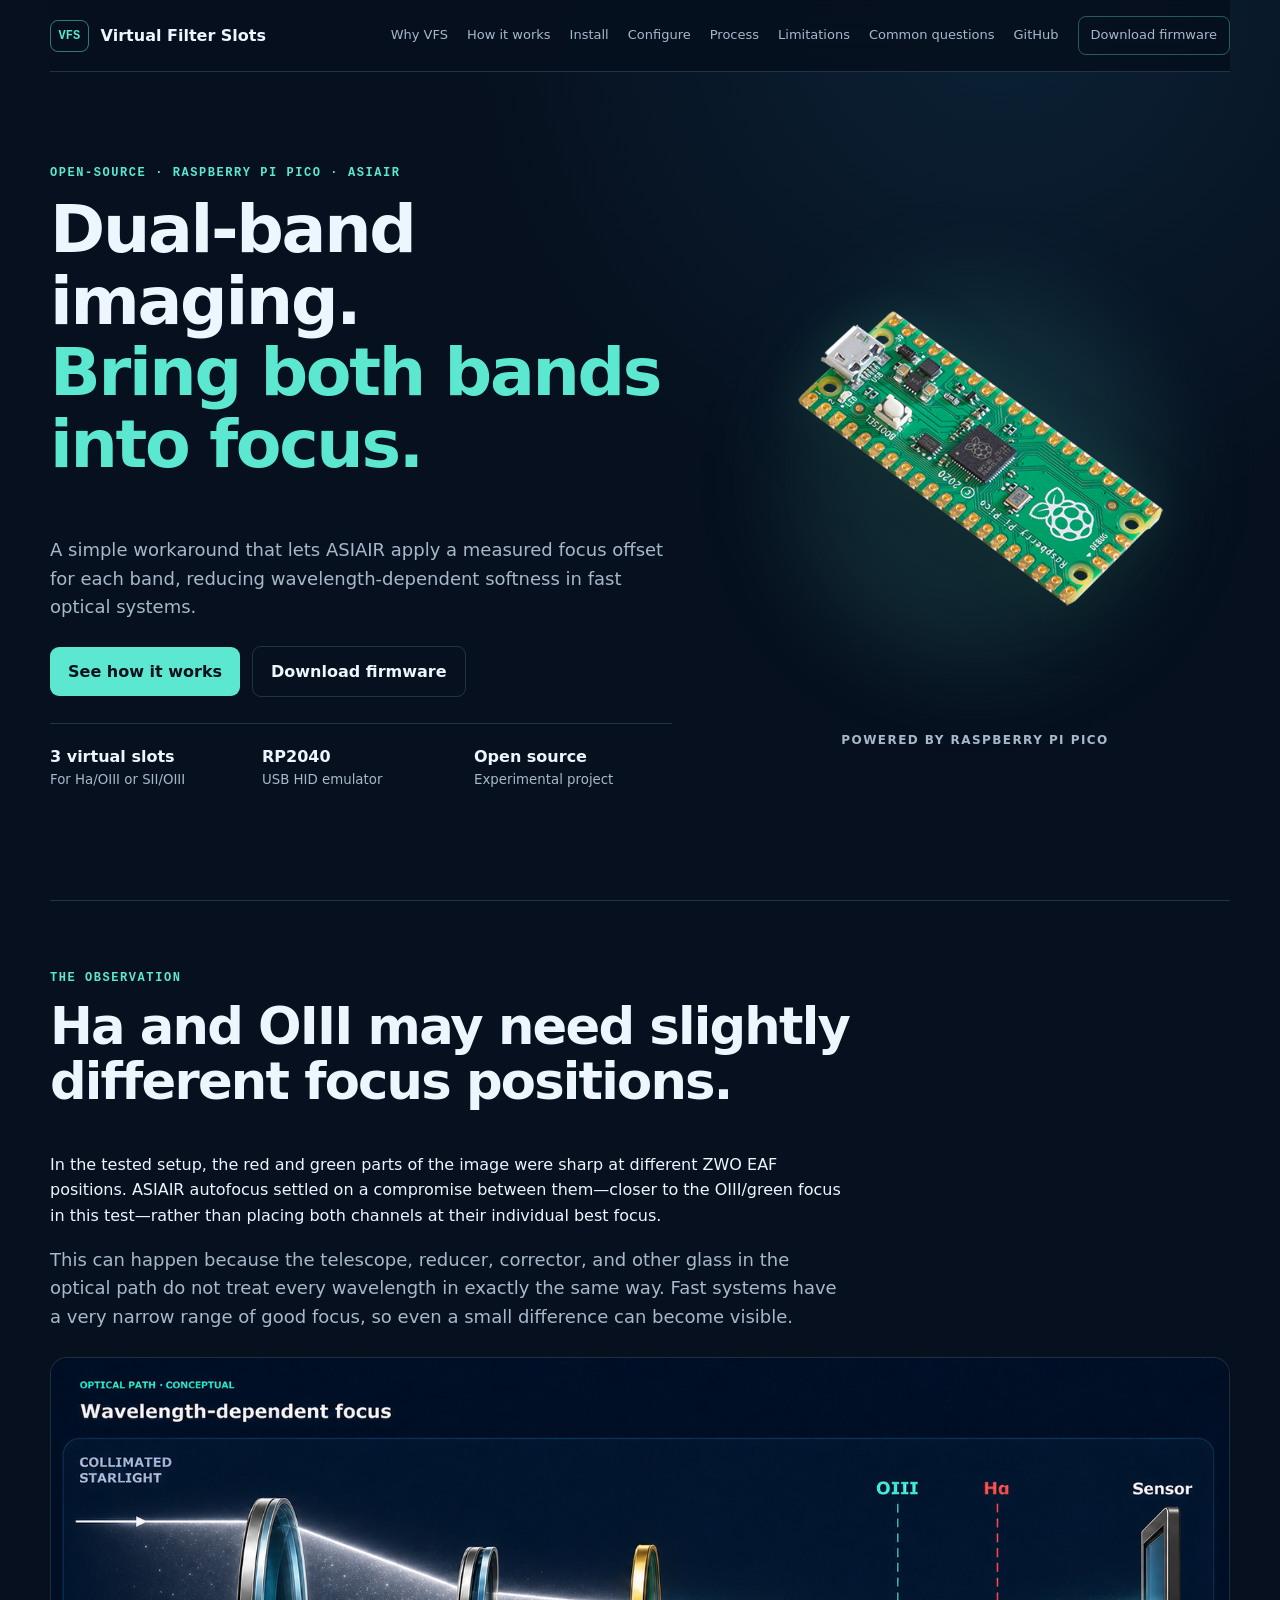
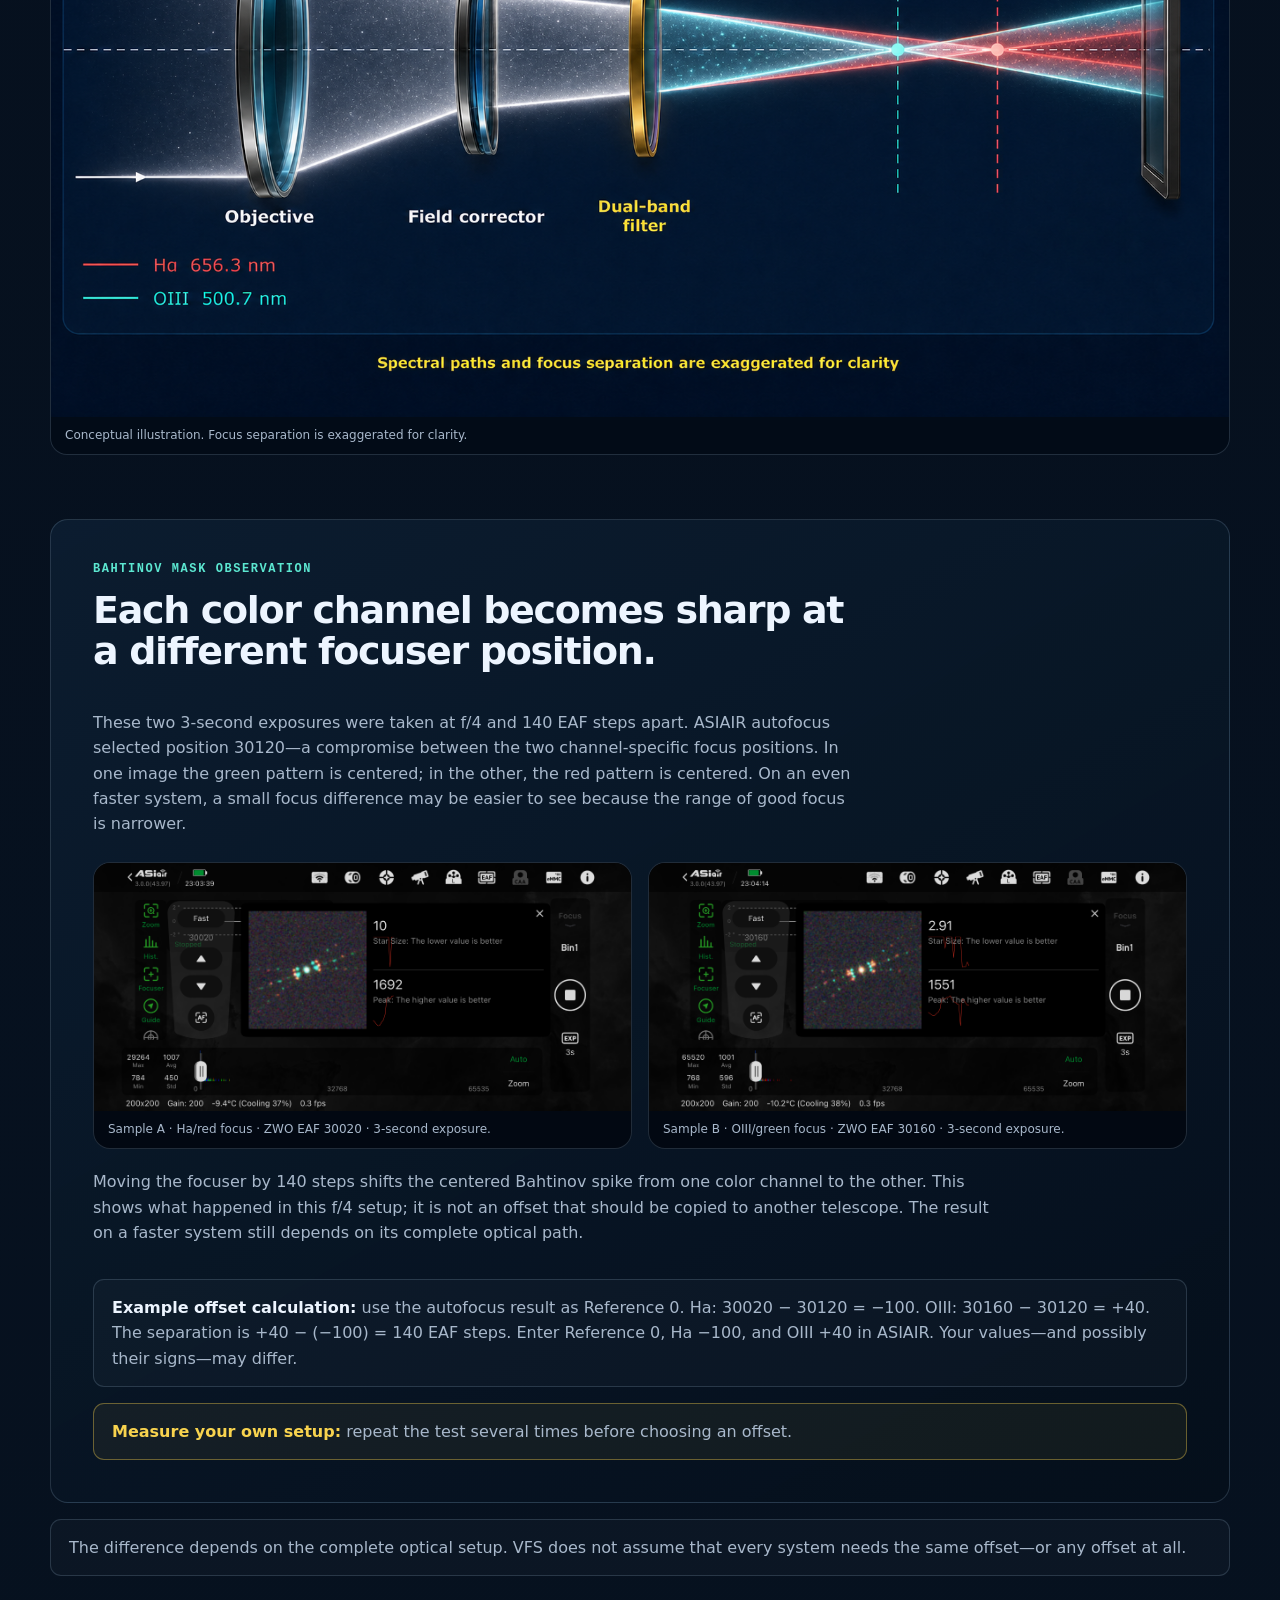
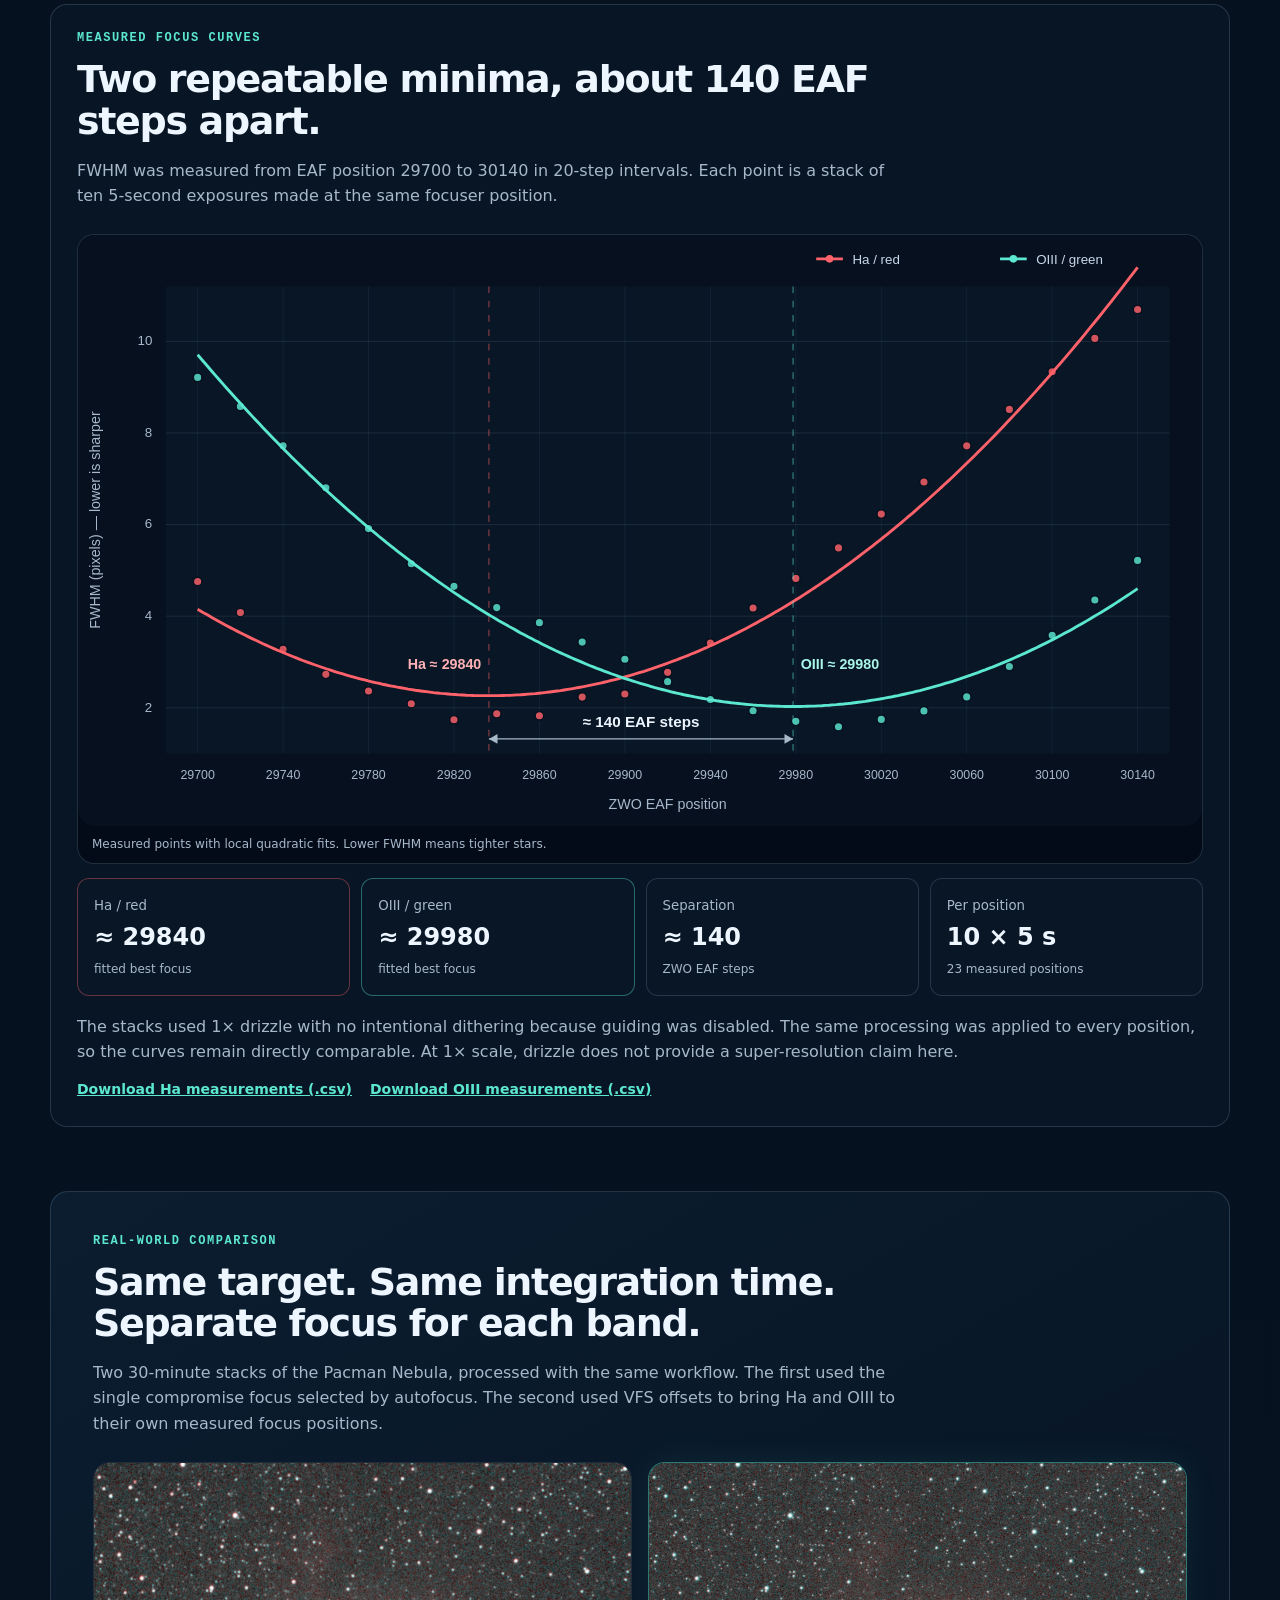
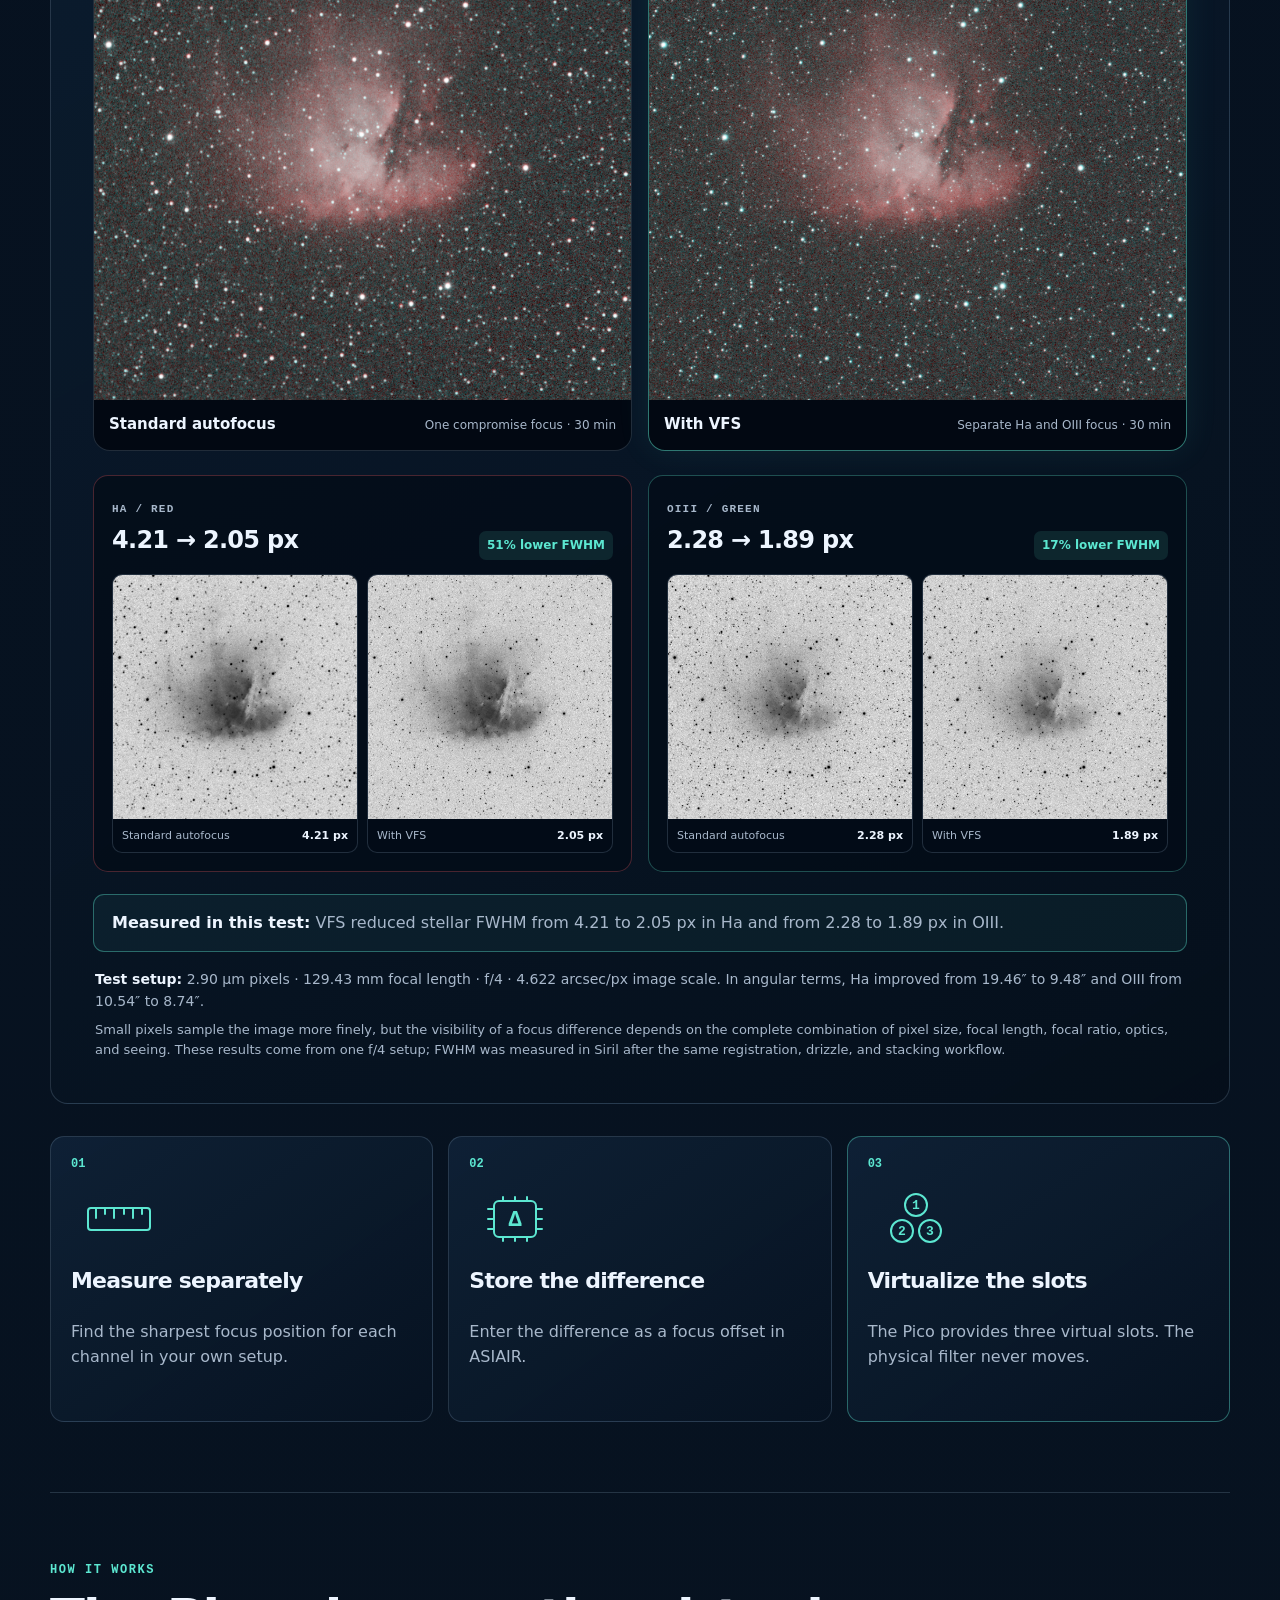
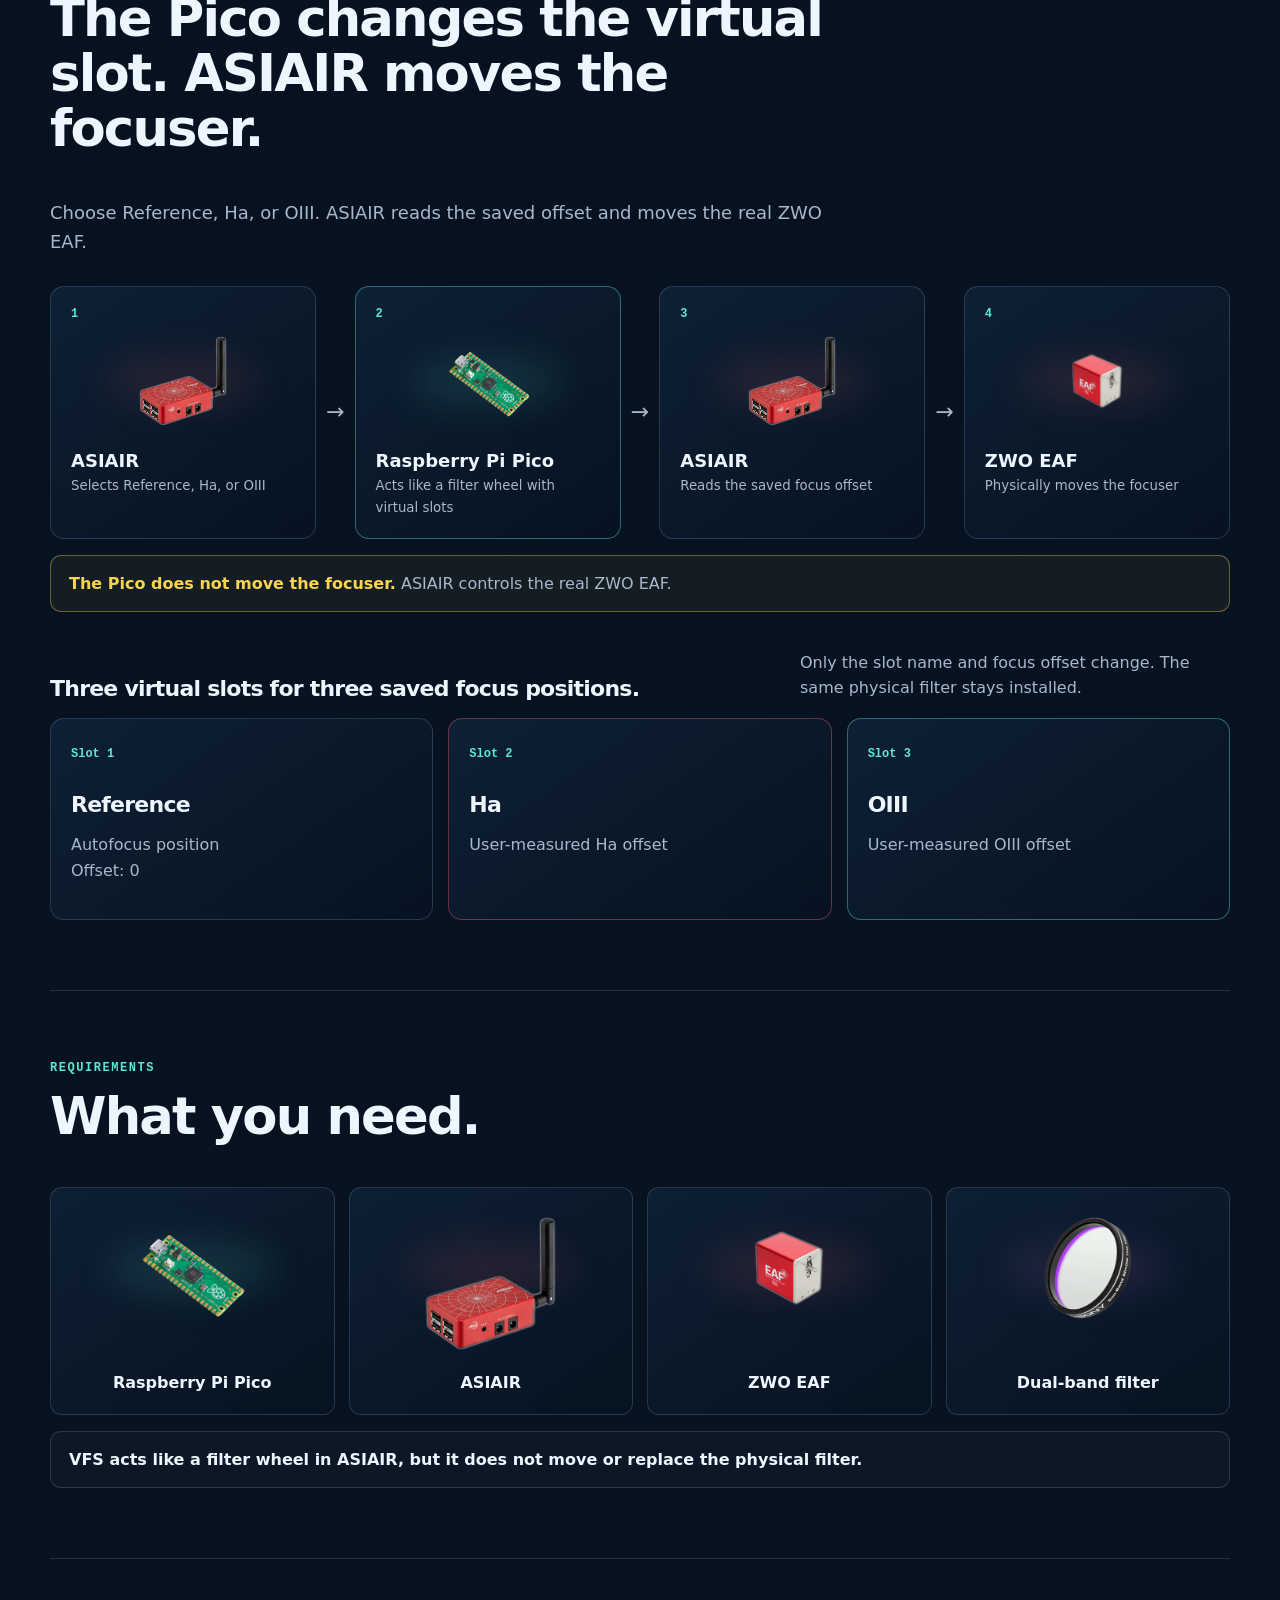
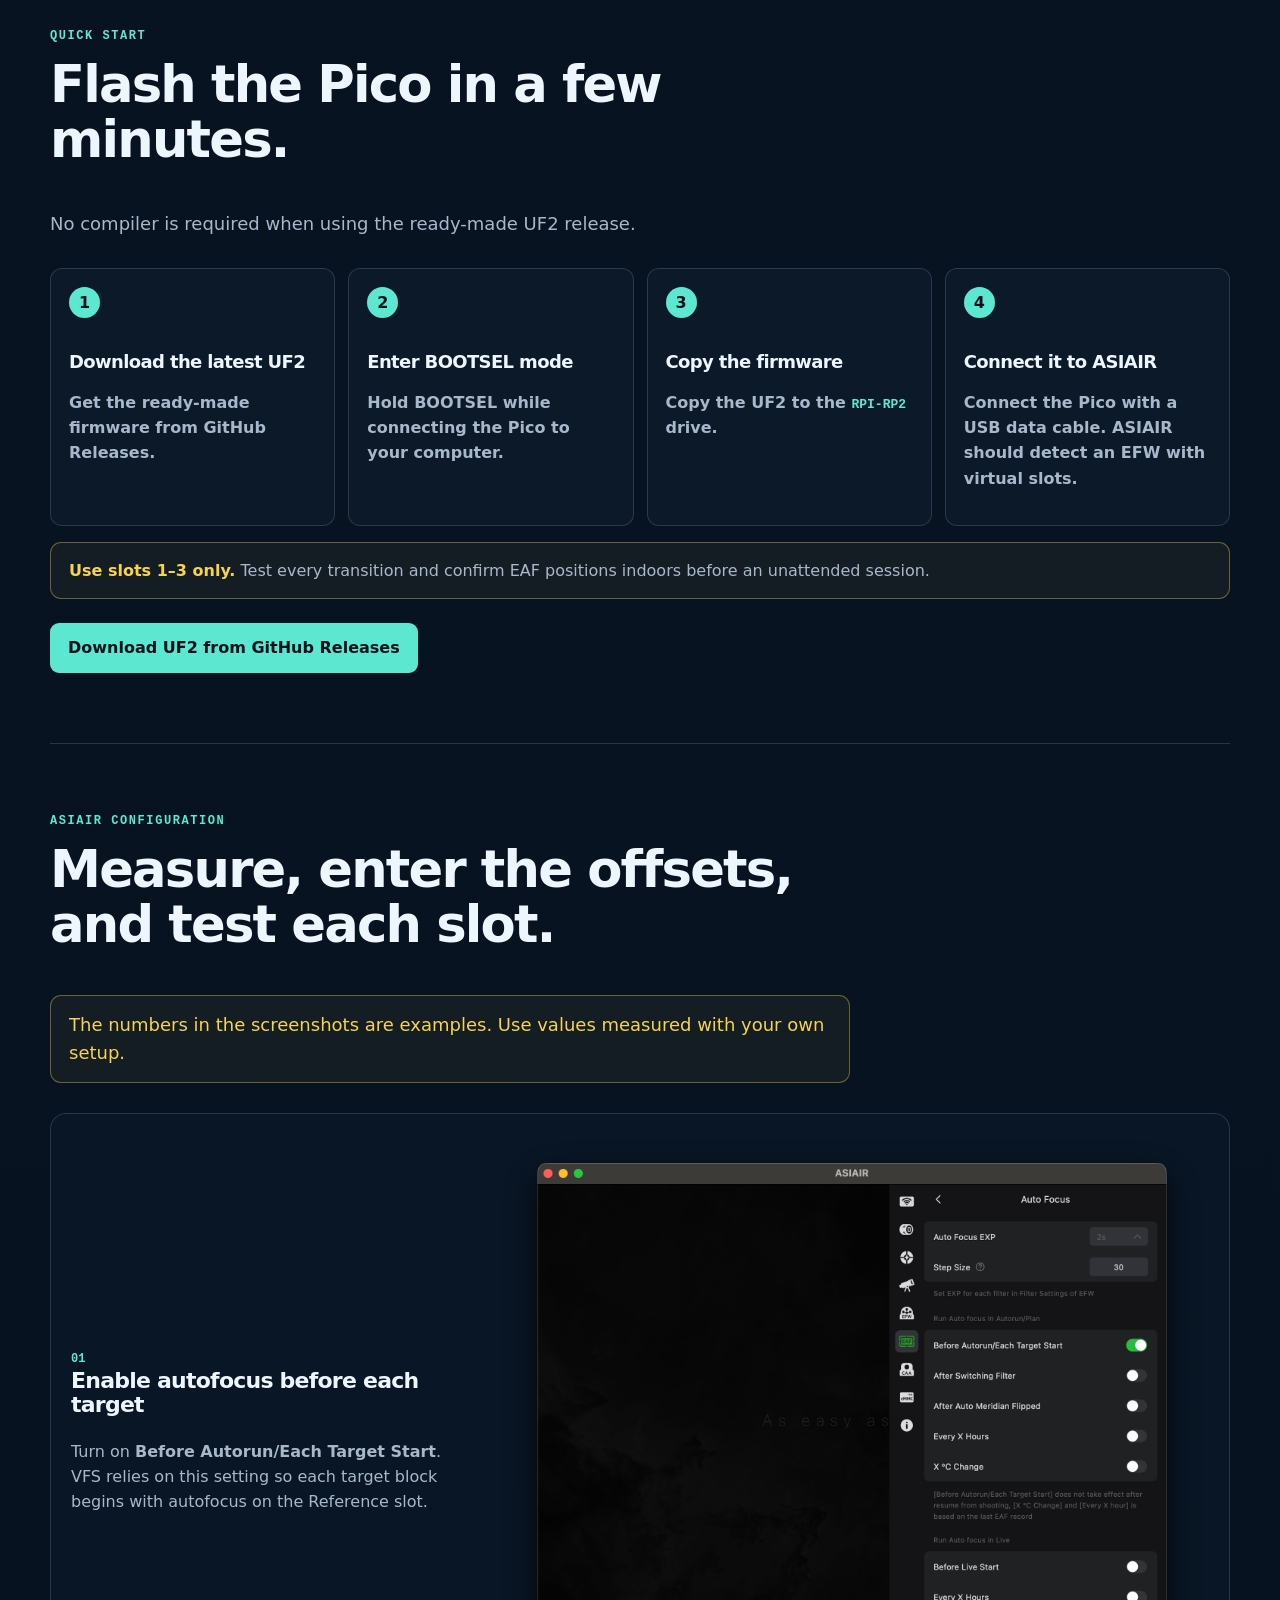
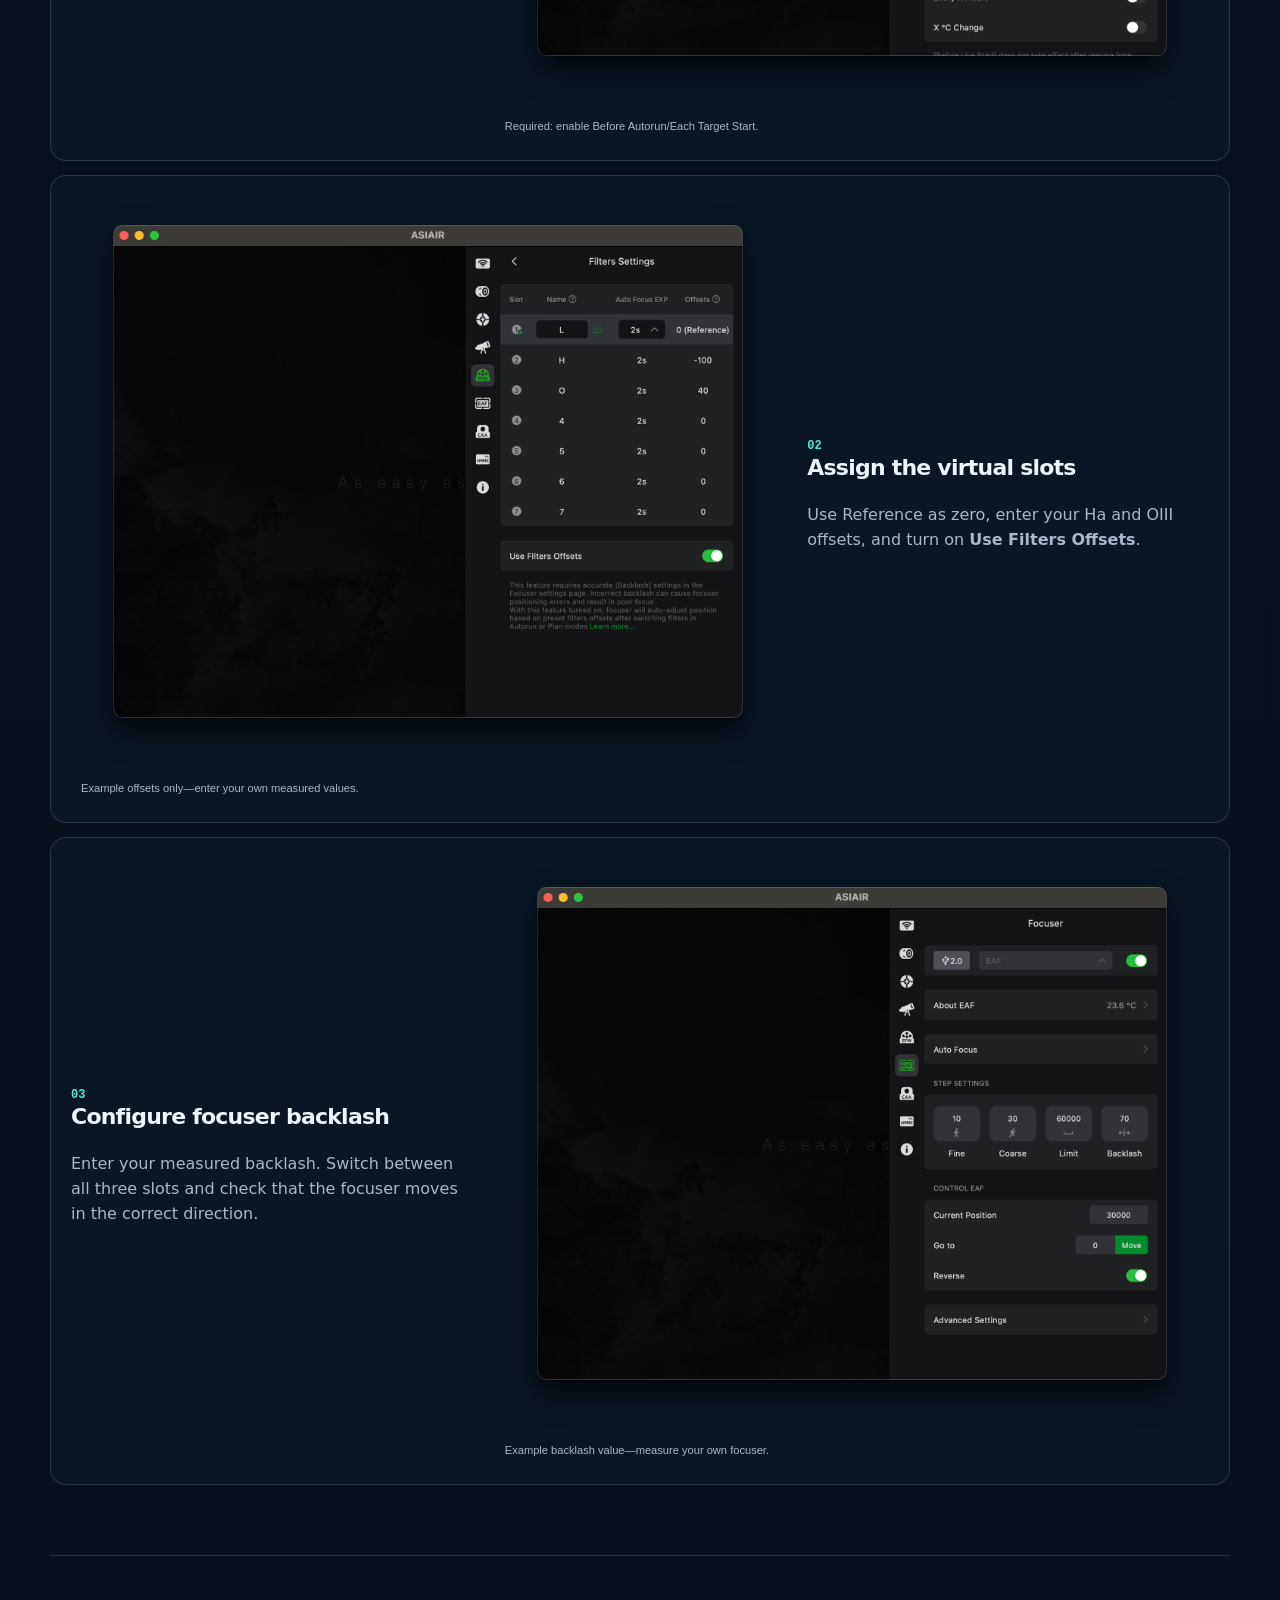
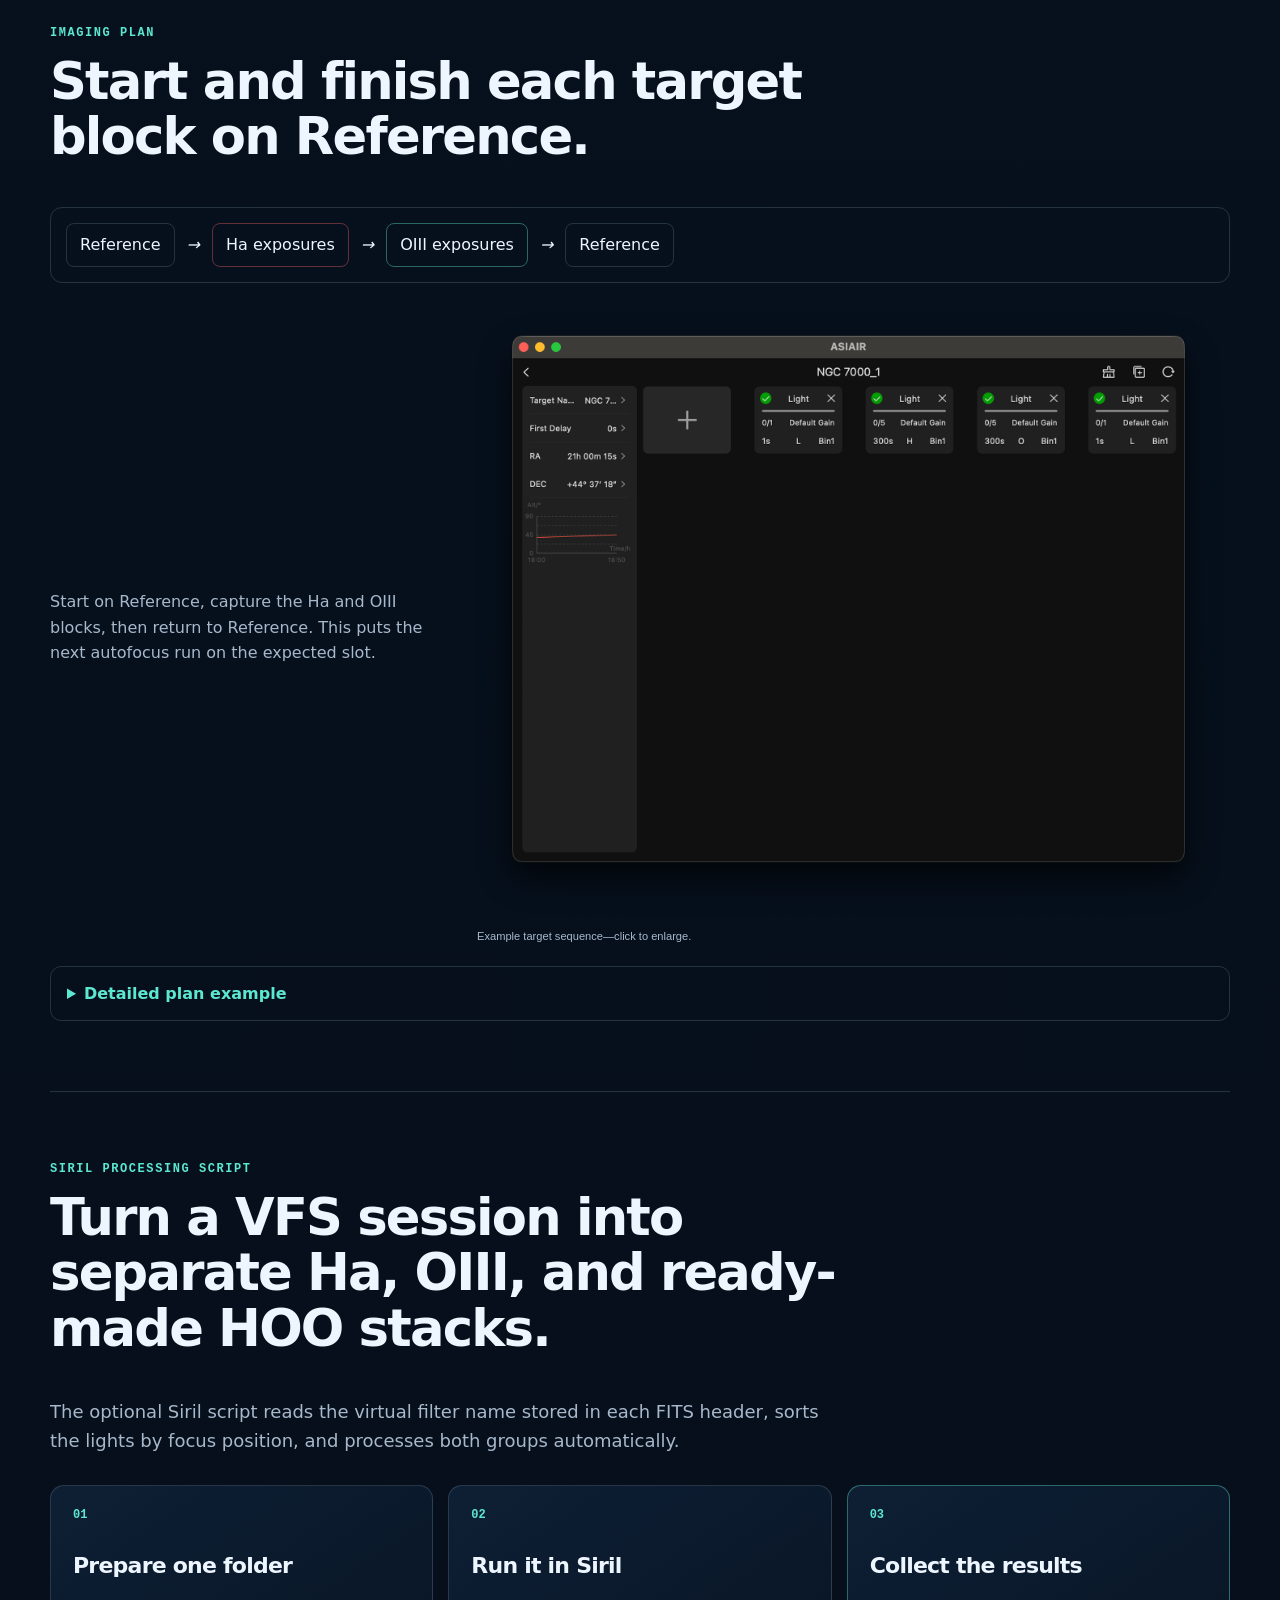
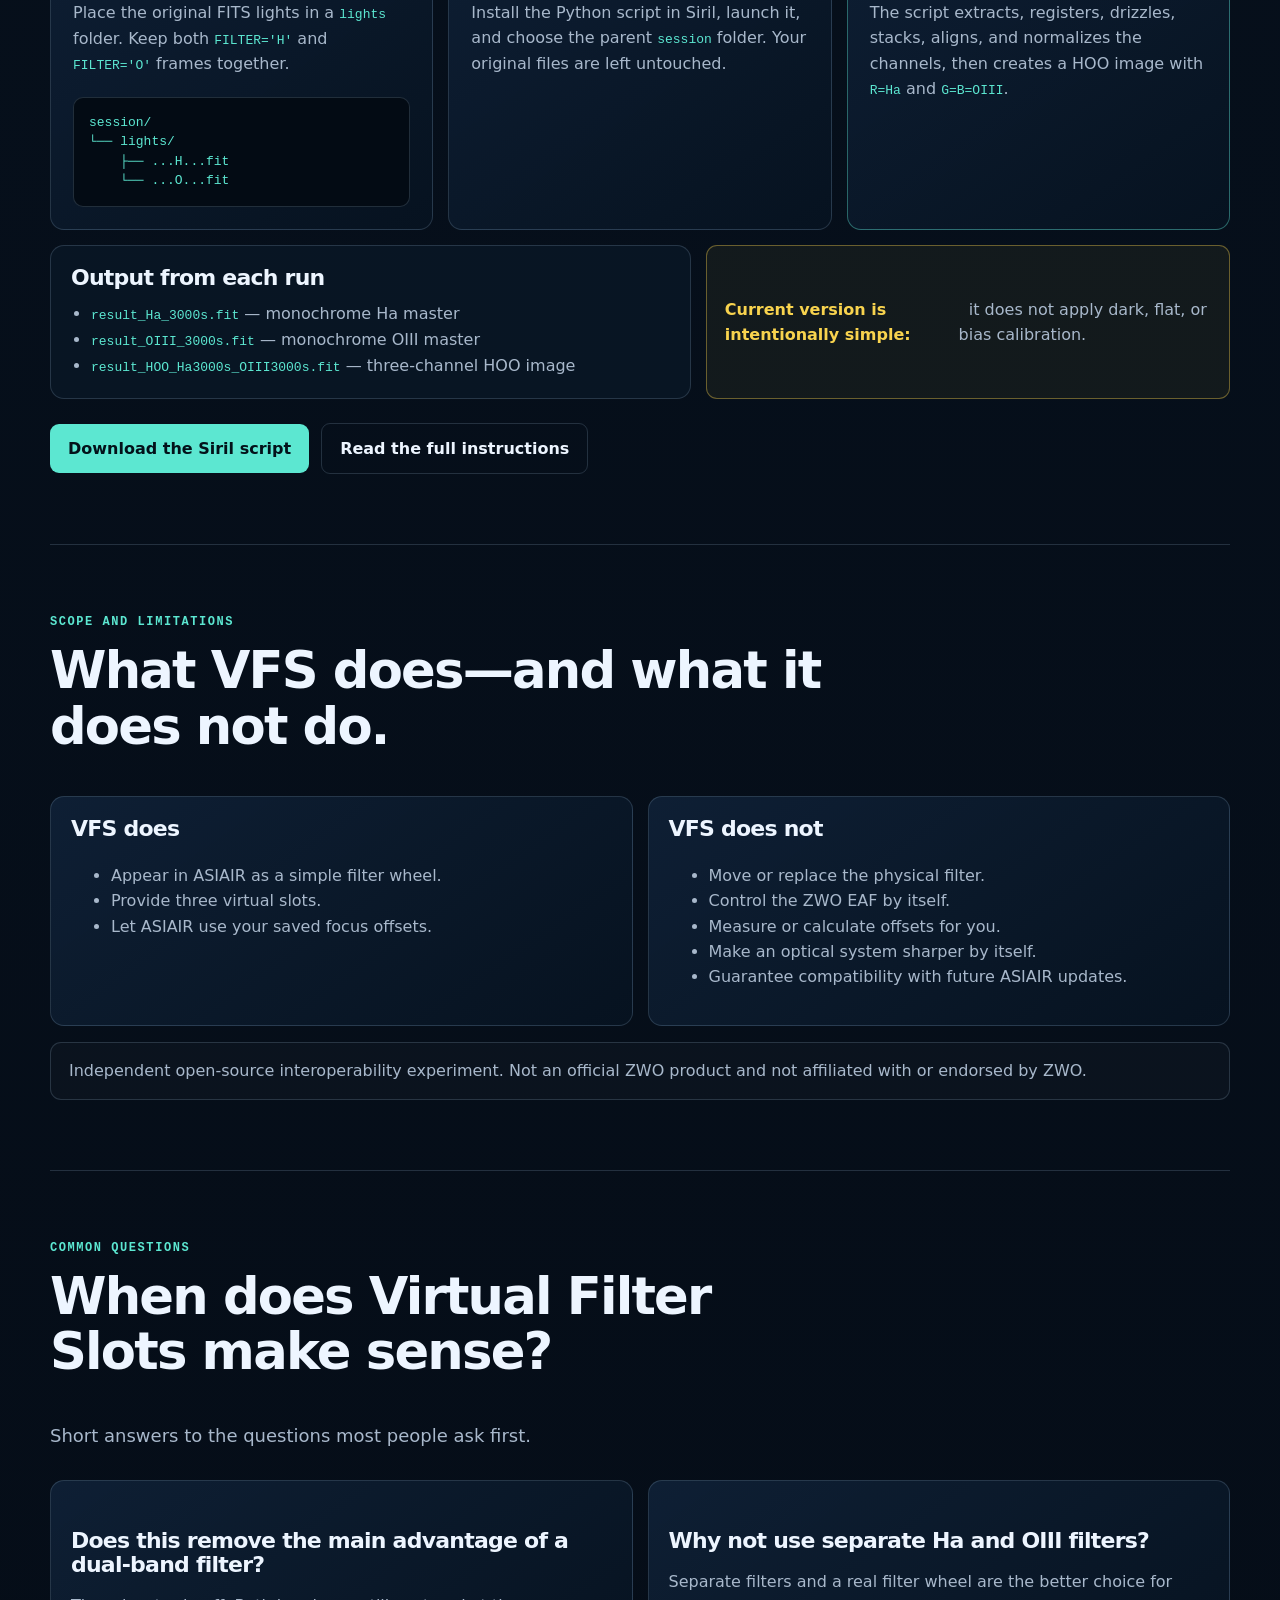
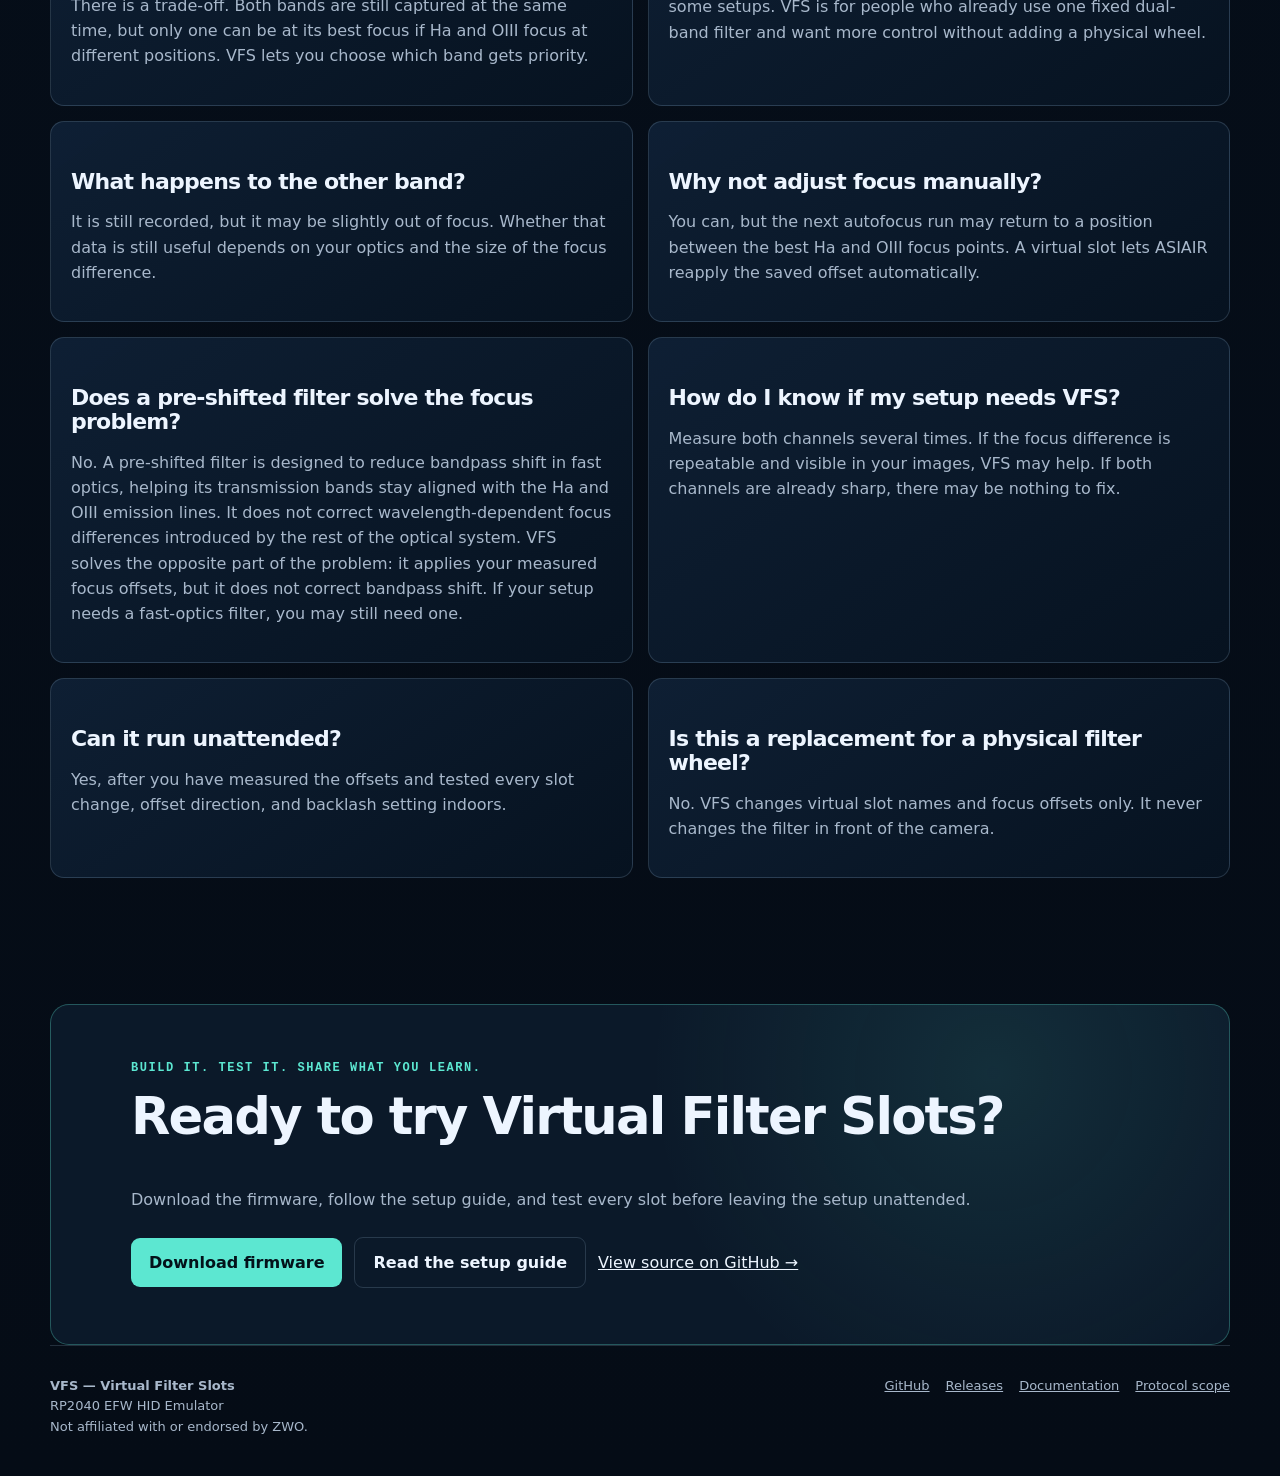
==== docs/index.html @ b66a65e9 "Add measured Ha and OIII focus curves" ====
<!doctype html>
<html lang="en">
<head>
<meta charset="utf-8">
<meta name="viewport" content="width=device-width,initial-scale=1">
<meta name="theme-color" content="#06101e">
<meta name="description" content="Use separate focus positions for each band while one dual-band filter stays in place.">
<link rel="canonical" href="https://kirpersidsky.github.io/rp2040-efw-hid-emulator/">
<meta property="og:title" content="Virtual Filter Slots for ASIAIR">
<meta property="og:description" content="One dual-band filter. Separate focus positions. Sharper images.">
<meta property="og:type" content="website">
<meta property="og:url" content="https://kirpersidsky.github.io/rp2040-efw-hid-emulator/">
<meta property="og:image" content="https://kirpersidsky.github.io/rp2040-efw-hid-emulator/assets/social-preview-v7-front-wheel.png">
<meta property="og:image:width" content="1730">
<meta property="og:image:height" content="909">
<meta property="og:image:alt" content="Front-facing holographic filter wheel with three virtual slots for ASIAIR">
<meta name="twitter:card" content="summary_large_image">
<meta name="twitter:title" content="Virtual Filter Slots for ASIAIR">
<meta name="twitter:description" content="One dual-band filter. Separate focus positions. Sharper images.">
<meta name="twitter:image" content="https://kirpersidsky.github.io/rp2040-efw-hid-emulator/assets/social-preview-v7-front-wheel.png">
<meta name="twitter:image:alt" content="Front-facing holographic filter wheel with three virtual slots for ASIAIR">
<title>VFS — Virtual Filter Slots</title>
<link rel="stylesheet" href="site-v3.css?v=8">
<script src="site.js?v=4" defer>
</script>
</head>
<body>
<header>
<a class="brand" href="#top">
<b>VFS</b>
<span>Virtual Filter Slots</span>
</a>
<button class="menu" type="button" aria-expanded="false" aria-controls="site-nav">Menu</button>
<nav id="site-nav">
<a href="#why">Why VFS</a>
<a href="#how">How it works</a>
<a href="#install">Install</a>
<a href="#configure">Configure</a>
<a href="#process">Process</a>
<a href="#limits">Limitations</a>
<a href="#questions">Common questions</a>
<a href="https://github.com/kirpersidsky/rp2040-efw-hid-emulator">GitHub</a>
<a class="nav-cta" href="https://github.com/kirpersidsky/rp2040-efw-hid-emulator/releases">Download firmware</a>
</nav>
</header>
<main id="top">
<section class="hero shell">
<div class="hero-copy">
<p class="eye">Open-source · Raspberry Pi Pico · ASIAIR</p>
<h1>Dual-band imaging.<br>
<em>Bring both bands into focus.</em>
</h1>
<p class="lede">A simple workaround that lets ASIAIR apply a measured focus offset for each band, reducing wavelength-dependent softness in fast optical systems.</p>
<div class="actions">
<a class="button primary" href="#how">See how it works</a>
<a class="button" href="https://github.com/kirpersidsky/rp2040-efw-hid-emulator/releases">Download firmware</a>
</div>
<ul class="facts">
<li>
<b>3 virtual slots</b>
<small>For Ha/OIII or SII/OIII</small>
</li>
<li>
<b>RP2040</b>
<small>USB HID emulator</small>
</li>
<li>
<b>Open source</b>
<small>Experimental project</small>
</li>
</ul>
</div>
<div class="hero-pico">
<img src="assets/raspberry-pi-pico.png" alt="Raspberry Pi Pico">
<p class="hero-pico-label">Powered by Raspberry Pi Pico</p>
</div>
</section>
<section class="section shell observation" id="why">
<div class="heading">
<p class="eye">The observation</p>
<h2>Ha and OIII may need slightly different focus positions.</h2>
<p>In the tested setup, the red and green parts of the image were sharp at different ZWO EAF positions. ASIAIR autofocus settled on a compromise between them—closer to the OIII/green focus in this test—rather than placing both channels at their individual best focus.</p>
<p>This can happen because the telescope, reducer, corrector, and other glass in the optical path do not treat every wavelength in exactly the same way. Fast systems have a very narrow range of good focus, so even a small difference can become visible.</p>
</div>
<figure class="observation-visual">
<button class="image-button" type="button" data-src="assets/optical-train-ha-oiii-focus-final.png" data-alt="Expanded conceptual optical train showing separate Ha and OIII focus positions">
<img src="assets/optical-train-ha-oiii-focus-final.png" alt="Conceptual optical train with one fixed dual-band filter and separate Ha and OIII focus positions">
</button>
<figcaption>Conceptual illustration. Focus separation is exaggerated for clarity.</figcaption>
</figure>
<div class="measurement">
<div class="measurement-heading">
<p class="eye">Bahtinov mask observation</p>
<h3>Each color channel becomes sharp at a different focuser position.</h3>
<p>These two 3-second exposures were taken at f/4 and 140 EAF steps apart. ASIAIR autofocus selected position 30120—a compromise between the two channel-specific focus positions. In one image the green pattern is centered; in the other, the red pattern is centered. On an even faster system, a small focus difference may be easier to see because the range of good focus is narrower.</p>
</div>
<div class="focus-samples">
<figure>
<button class="image-button" type="button" data-src="assets/focus-pattern-sample-a.png" data-alt="Expanded ASIAIR Bahtinov mask pattern at ZWO EAF position 30020">
<img src="assets/focus-pattern-sample-a.png" alt="ASIAIR Bahtinov mask pattern at ZWO EAF position 30020">
</button>
<figcaption>Sample A · Ha/red focus · ZWO EAF 30020 · 3-second exposure.</figcaption>
</figure>
<figure>
<button class="image-button" type="button" data-src="assets/focus-pattern-sample-b.png" data-alt="Expanded ASIAIR Bahtinov mask pattern at ZWO EAF position 30160">
<img src="assets/focus-pattern-sample-b.png" alt="ASIAIR Bahtinov mask pattern at ZWO EAF position 30160">
</button>
<figcaption>Sample B · OIII/green focus · ZWO EAF 30160 · 3-second exposure.</figcaption>
</figure>
</div>
<p class="sample-note">Moving the focuser by 140 steps shifts the centered Bahtinov spike from one color channel to the other. This shows what happened in this f/4 setup; it is not an offset that should be copied to another telescope. The result on a faster system still depends on its complete optical path.</p>
<aside><strong>Example offset calculation:</strong> use the autofocus result as Reference 0. Ha: 30020 − 30120 = −100. OIII: 30160 − 30120 = +40. The separation is +40 − (−100) = 140 EAF steps. Enter Reference 0, Ha −100, and OIII +40 in ASIAIR. Your values—and possibly their signs—may differ.</aside>
<aside class="warning">
<strong>Measure your own setup:</strong> repeat the test several times before choosing an offset.</aside>
</div>
<aside>The difference depends on the complete optical setup. VFS does not assume that every system needs the same offset—or any offset at all.</aside>
<section class="focus-curves" aria-labelledby="focus-curves-title">
<div class="results-heading">
<p class="eye">Measured focus curves</p>
<h3 id="focus-curves-title">Two repeatable minima, about 140 EAF steps apart.</h3>
<p>FWHM was measured from EAF position 29700 to 30140 in 20-step intervals. Each point is a stack of ten 5-second exposures made at the same focuser position.</p>
</div>
<figure class="focus-curve-figure">
<button class="image-button" type="button" data-src="assets/focus-curves-measured.svg" data-alt="Expanded graph of measured Ha and OIII FWHM versus ZWO EAF position">
<img src="assets/focus-curves-measured.svg" alt="Measured Ha and OIII focus curves with best focus near EAF 29840 and 29980">
</button>
<figcaption>Measured points with local quadratic fits. Lower FWHM means tighter stars.</figcaption>
</figure>
<div class="focus-metrics">
<article class="ha"><small>Ha / red</small><strong>≈ 29840</strong><span>fitted best focus</span></article>
<article class="oiii"><small>OIII / green</small><strong>≈ 29980</strong><span>fitted best focus</span></article>
<article><small>Separation</small><strong>≈ 140</strong><span>ZWO EAF steps</span></article>
<article><small>Per position</small><strong>10 × 5 s</strong><span>23 measured positions</span></article>
</div>
<p class="focus-method">The stacks used 1× drizzle with no intentional dithering because guiding was disabled. The same processing was applied to every position, so the curves remain directly comparable. At 1× scale, drizzle does not provide a super-resolution claim here.</p>
<div class="data-links"><a href="assets/focus-fwhm-red-measured.csv" download>Download Ha measurements (.csv)</a><a href="assets/focus-fwhm-green-measured.csv" download>Download OIII measurements (.csv)</a></div>
</section>
<section class="results-comparison" aria-labelledby="results-comparison-title">
<div class="results-heading">
<p class="eye">Real-world comparison</p>
<h3 id="results-comparison-title">Same target. Same integration time. Separate focus for each band.</h3>
<p>Two 30-minute stacks of the Pacman Nebula, processed with the same workflow. The first used the single compromise focus selected by autofocus. The second used VFS offsets to bring Ha and OIII to their own measured focus positions.</p>
</div>
<div class="result-pair color-result-pair">
<figure class="result-card">
<button class="image-button" type="button" data-src="assets/pacman-standard-color.png" data-alt="Expanded Pacman Nebula comparison image made with standard autofocus">
<img src="assets/pacman-standard-color.png" alt="Pacman Nebula with standard autofocus">
</button>
<figcaption><strong>Standard autofocus</strong><span>One compromise focus · 30 min</span></figcaption>
</figure>
<figure class="result-card featured-result">
<button class="image-button" type="button" data-src="assets/pacman-vfs-color.png" data-alt="Expanded Pacman Nebula comparison image made with VFS focus offsets">
<img src="assets/pacman-vfs-color.png" alt="Pacman Nebula with separate VFS focus offsets">
</button>
<figcaption><strong>With VFS</strong><span>Separate Ha and OIII focus · 30 min</span></figcaption>
</figure>
</div>
<div class="channel-results">
<article class="channel-result ha-result">
<div class="channel-result-heading"><div><span class="channel-tag">Ha / red</span><h4>4.21 → 2.05 px</h4></div><strong class="improvement">51% lower FWHM</strong></div>
<div class="result-pair channel-result-pair">
<figure><img class="channel-image" src="assets/pacman-standard-ha.png" alt="Ha channel without VFS, FWHM 4.21 pixels"><figcaption>Standard autofocus <b>4.21 px</b></figcaption></figure>
<figure><img class="channel-image" src="assets/pacman-vfs-ha.png" alt="Ha channel with VFS, FWHM 2.05 pixels"><figcaption>With VFS <b>2.05 px</b></figcaption></figure>
</div>
</article>
<article class="channel-result oiii-result">
<div class="channel-result-heading"><div><span class="channel-tag">OIII / green</span><h4>2.28 → 1.89 px</h4></div><strong class="improvement">17% lower FWHM</strong></div>
<div class="result-pair channel-result-pair">
<figure><img class="channel-image" src="assets/pacman-standard-oiii.png" alt="OIII channel without VFS, FWHM 2.28 pixels"><figcaption>Standard autofocus <b>2.28 px</b></figcaption></figure>
<figure><img class="channel-image" src="assets/pacman-vfs-oiii.png" alt="OIII channel with VFS, FWHM 1.89 pixels"><figcaption>With VFS <b>1.89 px</b></figcaption></figure>
</div>
</article>
</div>
<aside class="result-summary"><strong>Measured in this test:</strong> VFS reduced stellar FWHM from 4.21 to 2.05 px in Ha and from 2.28 to 1.89 px in OIII.</aside>
<p class="result-setup"><strong>Test setup:</strong> 2.90 µm pixels · 129.43 mm focal length · f/4 · 4.622 arcsec/px image scale. In angular terms, Ha improved from 19.46″ to 9.48″ and OIII from 10.54″ to 8.74″.</p>
<p class="result-caveat">Small pixels sample the image more finely, but the visibility of a focus difference depends on the complete combination of pixel size, focal length, focal ratio, optics, and seeing. These results come from one f/4 setup; FWHM was measured in Siril after the same registration, drizzle, and stacking workflow.</p>
</section>
<div class="cards three observation-steps">
<article>
<i>01</i>
<svg class="step-icon" viewBox="0 0 96 64" aria-hidden="true">
<rect x="17" y="21" width="62" height="22" rx="3"/>
<path d="M25 21v10m9-10v6m9-6v10m10-10v6m9-6v10m9-10v6"/>
</svg>
<h3>Measure separately</h3>
<p>Find the sharpest focus position for each channel in your own setup.</p>
</article>
<article>
<i>02</i>
<svg class="step-icon" viewBox="0 0 96 64" aria-hidden="true">
<rect x="25" y="14" width="42" height="36" rx="5"/>
<path d="M19 22h6m-6 10h6m-6 10h6m42-20h6m-6 10h6m-6 10h6M34 10v4m12-4v4m12-4v4M34 50v4m12-4v4m12-4v4"/>
<text x="46" y="39" text-anchor="middle">Δ</text>
</svg>
<h3>Store the difference</h3>
<p>Enter the difference as a focus offset in ASIAIR.</p>
</article>
<article class="accent">
<i>03</i>
<svg class="step-icon" viewBox="0 0 96 64" aria-hidden="true">
<circle cx="48" cy="18" r="11"/>
<circle cx="34" cy="44" r="11"/>
<circle cx="62" cy="44" r="11"/>
<text class="slot-number" x="48" y="22" text-anchor="middle">1</text>
<text class="slot-number" x="34" y="48" text-anchor="middle">2</text>
<text class="slot-number" x="62" y="48" text-anchor="middle">3</text>
</svg>
<h3>Virtualize the slots</h3>
<p>The Pico provides three virtual slots. The physical filter never moves.</p>
</article>
</div>
</section>
<section class="section shell" id="how">
<div class="heading">
<p class="eye">How it works</p>
<h2>The Pico changes the virtual slot. ASIAIR moves the focuser.</h2>
<p>Choose Reference, Ha, or OIII. ASIAIR reads the saved offset and moves the real ZWO EAF.</p>
</div>
<div class="flow component-flow">
<article>
<i>1</i>
<div class="component-media asiair-media">
<img src="assets/asiair-mini-angle-source.png" alt="ASIAIR controller">
</div>
<b>ASIAIR</b>
<small>Selects Reference, Ha, or OIII</small>
</article>
<span aria-hidden="true">→</span>
<article class="accent">
<i>2</i>
<div class="component-media pico-media">
<img src="assets/raspberry-pi-pico.png" alt="Raspberry Pi Pico">
</div>
<b>Raspberry Pi Pico</b>
<small>Acts like a filter wheel with virtual slots</small>
</article>
<span aria-hidden="true">→</span>
<article>
<i>3</i>
<div class="component-media asiair-media">
<img src="assets/asiair-mini-angle-source.png" alt="">
</div>
<b>ASIAIR</b>
<small>Reads the saved focus offset</small>
</article>
<span aria-hidden="true">→</span>
<article>
<i>4</i>
<div class="component-media eaf-media">
<img src="assets/zwo-eaf.png" alt="ZWO electronic automatic focuser">
</div>
<b>ZWO EAF</b>
<small>Physically moves the focuser</small>
</article>
</div>
<aside class="warning">
<strong>The Pico does not move the focuser.</strong> ASIAIR controls the real ZWO EAF.</aside>
<div class="slots-heading">
<h3>Three virtual slots for three saved focus positions.</h3>
<p>Only the slot name and focus offset change. The same physical filter stays installed.</p>
</div>
<div class="cards three slots">
<article>
<i>Slot 1</i>
<h3>Reference</h3>
<p>Autofocus position<br>Offset: 0</p>
</article>
<article class="ha">
<i>Slot 2</i>
<h3>Ha</h3>
<p>User-measured Ha offset</p>
</article>
<article class="oiii">
<i>Slot 3</i>
<h3>OIII</h3>
<p>User-measured OIII offset</p>
</article>
</div>
</section>
<section class="section shell requirements-section">
<div class="heading">
<p class="eye">Requirements</p>
<h2>What you need.</h2>
</div>
<ul class="requirements component-requirements">
<li class="pico">
<span class="requirement-media">
<img src="assets/raspberry-pi-pico.png" alt="Raspberry Pi Pico">
</span>
<strong>Raspberry Pi Pico</strong>
</li>
<li class="asiair">
<span class="requirement-media">
<img src="assets/asiair-mini-angle-source.png" alt="ASIAIR controller">
</span>
<strong>ASIAIR</strong>
</li>
<li class="eaf">
<span class="requirement-media">
<img src="assets/zwo-eaf.png" alt="ZWO electronic automatic focuser">
</span>
<strong>ZWO EAF</strong>
</li>
<li class="filter">
<span class="requirement-media">
<img src="assets/dual-band-filter-sii-oiii.png" alt="Illustrative SII and OIII dual-band filter">
</span>
<strong>Dual-band filter</strong>
</li>
</ul>
<aside>
<strong>VFS acts like a filter wheel in ASIAIR, but it does not move or replace the physical filter.</strong>
</aside>
</section>
<section class="section shell" id="install">
<div class="heading">
<p class="eye">Quick start</p>
<h2>Flash the Pico in a few minutes.</h2>
<p>No compiler is required when using the ready-made UF2 release.</p>
</div>
<ol class="install">
<li>
<b>1</b>
<h3>Download the latest UF2</h3>
<p>Get the ready-made firmware from GitHub Releases.</p>
</li>
<li>
<b>2</b>
<h3>Enter BOOTSEL mode</h3>
<p>Hold BOOTSEL while connecting the Pico to your computer.</p>
</li>
<li>
<b>3</b>
<h3>Copy the firmware</h3>
<p>Copy the UF2 to the <code>RPI-RP2</code> drive.</p>
</li>
<li>
<b>4</b>
<h3>Connect it to ASIAIR</h3>
<p>Connect the Pico with a USB data cable. ASIAIR should detect an EFW with virtual slots.</p>
</li>
</ol>
<aside class="warning">
<strong>Use slots 1–3 only.</strong> Test every transition and confirm EAF positions indoors before an unattended session.</aside>
<div class="actions">
<a class="button primary" href="https://github.com/kirpersidsky/rp2040-efw-hid-emulator/releases">Download UF2 from GitHub Releases</a>
</div>
</section>
<section class="section shell" id="configure">
<div class="heading">
<p class="eye">ASIAIR configuration</p>
<h2>Measure, enter the offsets, and test each slot.</h2>
<p>The numbers in the screenshots are examples. Use values measured with your own setup.</p>
</div>
<div class="setup">
<article>
<div>
<i>01</i>
<h3>Enable autofocus before each target</h3>
<p>Turn on <strong>Before Autorun/Each Target Start</strong>. VFS relies on this setting so each target block begins with autofocus on the Reference slot.</p>
</div>
<button class="screenshot autofocus" type="button" data-src="assets/asiair-autofocus-settings-mac.png" data-alt="Expanded ASIAIR autofocus trigger configuration">
<span class="crop">
<picture>
<source media="(max-width: 600px)" srcset="assets/asiair-autofocus-settings-phone.png">
<img src="assets/asiair-autofocus-settings-mac.png" alt="ASIAIR autofocus trigger settings in the macOS app">
</picture>
</span>
<small>Required: enable Before Autorun/Each Target Start.</small>
</button>
</article>
<article>
<div>
<i>02</i>
<h3>Assign the virtual slots</h3>
<p>Use Reference as zero, enter your Ha and OIII offsets, and turn on <strong>Use Filters Offsets</strong>.</p>
</div>
<button class="screenshot offsets" type="button" data-src="assets/asiair-filter-offsets-mac.png" data-alt="Expanded ASIAIR virtual slot names and filter offsets configuration">
<span class="crop">
<picture>
<source media="(max-width: 600px)" srcset="assets/asiair-filter-offsets-phone.png">
<img src="assets/asiair-filter-offsets-mac.png" alt="ASIAIR virtual slot names and focus offsets in the macOS app">
</picture>
</span>
<small>Example offsets only—enter your own measured values.</small>
</button>
</article>
<article>
<div>
<i>03</i>
<h3>Configure focuser backlash</h3>
<p>Enter your measured backlash. Switch between all three slots and check that the focuser moves in the correct direction.</p>
</div>
<button class="screenshot backlash" type="button" data-src="assets/asiair-eaf-backlash-mac.png" data-alt="Expanded ASIAIR EAF backlash and Reverse settings">
<span class="crop">
<picture>
<source media="(max-width: 600px)" srcset="assets/asiair-eaf-backlash-phone.png">
<img src="assets/asiair-eaf-backlash-mac.png" alt="ASIAIR EAF backlash and Reverse settings in the macOS app">
</picture>
</span>
<small>Example backlash value—measure your own focuser.</small>
</button>
</article>
</div>
</section>
<section class="section shell">
<div class="heading">
<p class="eye">Imaging plan</p>
<h2>Start and finish each target block on Reference.</h2>
</div>
<div class="plan">
<span>Reference</span>
<i aria-hidden="true">→</i>
<span class="ha">Ha exposures</span>
<i aria-hidden="true">→</i>
<span class="oiii">OIII exposures</span>
<i aria-hidden="true">→</i>
<span>Reference</span>
</div>
<div class="plan-grid">
<p>Start on Reference, capture the Ha and OIII blocks, then return to Reference. This puts the next autofocus run on the expected slot.</p>
<button type="button" data-src="assets/asiair-plan-target-sequence-mac.png" data-alt="Expanded ASIAIR target sequence example">
<picture>
<source media="(max-width: 600px)" srcset="assets/asiair-plan-target-sequence-phone.png">
<img src="assets/asiair-plan-target-sequence-mac.png" alt="ASIAIR target sequence arranged Reference, Ha, OIII, Reference in the macOS app">
</picture>
<small>Example target sequence—click to enlarge.</small>
</button>
</div>
<details>
<summary>Detailed plan example</summary>
<div class="details-grid">
<div>
<p>Use shorter repeated target blocks if you want autofocus to run more often.</p>
<ul>
<li>Plan meridian flips between blocks where practical.</li>
<li>Allow time for slewing, settling, dithering, downloads, and autofocus.</li>
</ul>
</div>
<button type="button" data-src="assets/asiair-plan-overview-mac.png" data-alt="Expanded ASIAIR repeated target block overview">
<picture>
<source media="(max-width: 600px)" srcset="assets/asiair-plan-overview-phone.png">
<img src="assets/asiair-plan-overview-mac.png" alt="ASIAIR plan overview with repeated target blocks in the macOS app">
</picture>
</button>
</div>
</details>
</section>
<section class="section shell" id="process">
<div class="heading">
<p class="eye">Siril processing script</p>
<h2>Turn a VFS session into separate Ha, OIII, and ready-made HOO stacks.</h2>
<p>The optional Siril script reads the virtual filter name stored in each FITS header, sorts the lights by focus position, and processes both groups automatically.</p>
</div>
<div class="process-flow">
<article><i>01</i><h3>Prepare one folder</h3><p>Place the original FITS lights in a <code>lights</code> folder. Keep both <code>FILTER='H'</code> and <code>FILTER='O'</code> frames together.</p><pre><code>session/
└── lights/
    ├── ...H...fit
    └── ...O...fit</code></pre></article>
<article><i>02</i><h3>Run it in Siril</h3><p>Install the Python script in Siril, launch it, and choose the parent <code>session</code> folder. Your original files are left untouched.</p></article>
<article class="accent"><i>03</i><h3>Collect the results</h3><p>The script extracts, registers, drizzles, stacks, aligns, and normalizes the channels, then creates a HOO image with <code>R=Ha</code> and <code>G=B=OIII</code>.</p></article>
</div>
<div class="process-output">
<div><h3>Output from each run</h3><ul>
<li><code>result_Ha_3000s.fit</code> — monochrome Ha master</li>
<li><code>result_OIII_3000s.fit</code> — monochrome OIII master</li>
<li><code>result_HOO_Ha3000s_OIII3000s.fit</code> — three-channel HOO image</li>
</ul></div>
<aside class="warning"><strong>Current version is intentionally simple:</strong>&nbsp; it does not apply dark, flat, or bias calibration.</aside>
</div>
<div class="actions">
<a class="button primary" href="https://github.com/kirpersidsky/rp2040-efw-hid-emulator/blob/main/siril/VFS_Extract_HaOIII_Drizzle.py">Download the Siril script</a>
<a class="button" href="https://github.com/kirpersidsky/rp2040-efw-hid-emulator/tree/main/siril#readme">Read the full instructions</a>
</div>
</section>
<section class="section shell" id="limits">
<div class="heading">
<p class="eye">Scope and limitations</p>
<h2>What VFS does—and what it does not do.</h2>
</div>
<div class="scope">
<article>
<h3>VFS does</h3>
<ul>
<li>Appear in ASIAIR as a simple filter wheel.</li>
<li>Provide three virtual slots.</li>
<li>Let ASIAIR use your saved focus offsets.</li>
</ul>
</article>
<article>
<h3>VFS does not</h3>
<ul>
<li>Move or replace the physical filter.</li>
<li>Control the ZWO EAF by itself.</li>
<li>Measure or calculate offsets for you.</li>
<li>Make an optical system sharper by itself.</li>
<li>Guarantee compatibility with future ASIAIR updates.</li>
</ul>
</article>
</div>
<aside>Independent open-source interoperability experiment. Not an official ZWO product and not affiliated with or endorsed by ZWO.</aside>
</section>
<section class="section shell" id="questions">
<div class="heading">
<p class="eye">Common questions</p>
<h2>When does Virtual Filter Slots make sense?</h2>
<p>Short answers to the questions most people ask first.</p>
</div>
<div class="scope cards">
<article>
<h3>Does this remove the main advantage of a dual-band filter?</h3>
<p>There is a trade-off. Both bands are still captured at the same time, but only one can be at its best focus if Ha and OIII focus at different positions. VFS lets you choose which band gets priority.</p>
</article>
<article>
<h3>Why not use separate Ha and OIII filters?</h3>
<p>Separate filters and a real filter wheel are the better choice for some setups. VFS is for people who already use one fixed dual-band filter and want more control without adding a physical wheel.</p>
</article>
<article>
<h3>What happens to the other band?</h3>
<p>It is still recorded, but it may be slightly out of focus. Whether that data is still useful depends on your optics and the size of the focus difference.</p>
</article>
<article>
<h3>Why not adjust focus manually?</h3>
<p>You can, but the next autofocus run may return to a position between the best Ha and OIII focus points. A virtual slot lets ASIAIR reapply the saved offset automatically.</p>
</article>
<article>
<h3>Does a pre-shifted filter solve the focus problem?</h3>
<p>No. A pre-shifted filter is designed to reduce bandpass shift in fast optics, helping its transmission bands stay aligned with the Ha and OIII emission lines. It does not correct wavelength-dependent focus differences introduced by the rest of the optical system. VFS solves the opposite part of the problem: it applies your measured focus offsets, but it does not correct bandpass shift. If your setup needs a fast-optics filter, you may still need one.</p>
</article>
<article>
<h3>How do I know if my setup needs VFS?</h3>
<p>Measure both channels several times. If the focus difference is repeatable and visible in your images, VFS may help. If both channels are already sharp, there may be nothing to fix.</p>
</article>
<article>
<h3>Can it run unattended?</h3>
<p>Yes, after you have measured the offsets and tested every slot change, offset direction, and backlash setting indoors.</p>
</article>
<article>
<h3>Is this a replacement for a physical filter wheel?</h3>
<p>No. VFS changes virtual slot names and focus offsets only. It never changes the filter in front of the camera.</p>
</article>
</div>
</section>
<section class="cta shell">
<p class="eye">Build it. Test it. Share what you learn.</p>
<h2>Ready to try Virtual Filter Slots?</h2>
<p>Download the firmware, follow the setup guide, and test every slot before leaving the setup unattended.</p>
<div class="actions">
<a class="button primary" href="https://github.com/kirpersidsky/rp2040-efw-hid-emulator/releases">Download firmware</a>
<a class="button" href="https://github.com/kirpersidsky/rp2040-efw-hid-emulator#readme">Read the setup guide</a>
<a href="https://github.com/kirpersidsky/rp2040-efw-hid-emulator">View source on GitHub →</a>
</div>
</section>
</main>
<footer class="shell">
<div>
<b>VFS — Virtual Filter Slots</b>
<span>RP2040 EFW HID Emulator</span>
<span>Not affiliated with or endorsed by ZWO.</span>
</div>
<nav>
<a href="https://github.com/kirpersidsky/rp2040-efw-hid-emulator">GitHub</a>
<a href="https://github.com/kirpersidsky/rp2040-efw-hid-emulator/releases">Releases</a>
<a href="https://github.com/kirpersidsky/rp2040-efw-hid-emulator#readme">Documentation</a>
<a href="https://github.com/kirpersidsky/rp2040-efw-hid-emulator/blob/main/docs/PROTOCOL_SCOPE.md">Protocol scope</a>
</nav>
</footer>
<dialog aria-label="Expanded image">
<button class="close" type="button" aria-label="Close expanded image">×</button>
<img alt="">
</dialog>
</body>
</html>
---- docs/site-v3.css ----
:root{color-scheme:dark;--bg:#06101e;--surface:#0b1929;--text:#edf5ff;--muted:#a8b8cb;--line:rgba(174,203,232,.18);--cyan:#5ce7d1;--red:#ff626a;--yellow:#f8d34e;--max:1180px}
*{box-sizing:border-box}
html{scroll-behavior:smooth;scroll-padding-top:80px}
body{margin:0;overflow-x:hidden;background:radial-gradient(circle at 78% 0,rgba(39,119,167,.17),transparent 34rem),linear-gradient(#06101e,#071321 55%,#050c16);color:var(--text);font-family:Inter,system-ui,sans-serif;line-height:1.58}
a{color:inherit}
.shell{width:min(var(--max),calc(100% - 40px));margin:auto}
:focus-visible{outline:3px solid var(--cyan);outline-offset:4px}

header{position:sticky;top:0;z-index:10;width:min(var(--max),calc(100% - 40px));height:72px;margin:auto;display:flex;align-items:center;justify-content:space-between;border-bottom:1px solid var(--line);background:rgba(6,16,30,.9);backdrop-filter:blur(18px)}
.brand{display:flex;gap:11px;align-items:center;text-decoration:none;font-weight:750}
.brand b{padding:8px;border:1px solid rgba(92,231,209,.5);border-radius:8px;color:var(--cyan);font:800 12px monospace}
.menu{display:none}
header nav{display:flex;align-items:center;gap:19px}
header nav a{color:var(--muted);font-size:13px;text-decoration:none}
.nav-cta{padding:8px 12px;border:1px solid rgba(92,231,209,.35);border-radius:8px}

.hero{min-height:calc(100vh - 72px);display:grid;grid-template-columns:.86fr 1.14fr;align-items:center;gap:42px;padding:52px 0 68px}
.eye{margin:0 0 14px;color:var(--cyan);font:700 12px monospace;letter-spacing:.13em;text-transform:uppercase}
h1,h2,h3{margin-top:0;line-height:1.08;letter-spacing:-.035em}
h1{font-size:clamp(43px,5.2vw,75px)}
h1 em{color:var(--cyan);font-style:normal}
h2{font-size:clamp(32px,4vw,54px)}
h3{font-size:22px}
.lede,.heading>p:last-child{color:var(--muted);font-size:18px}
.actions{display:flex;flex-wrap:wrap;gap:12px;align-items:center;margin-top:24px}
.button{padding:12px 18px;border:1px solid var(--line);border-radius:9px;text-decoration:none;font-weight:750}
.primary{border:0;background:var(--cyan);color:#03121a}
.facts{display:grid;grid-template-columns:repeat(3,1fr);gap:14px;padding:20px 0 0;margin:26px 0 0;border-top:1px solid var(--line);list-style:none}
.facts li{display:grid}
.facts small{color:var(--muted)}
figure{margin:0;overflow:hidden;border:1px solid var(--line);border-radius:17px;background:#020b17}
.image-button{display:block;width:100%;padding:0;border:0;background:transparent;cursor:zoom-in}
.image-button img{display:block;width:100%;height:auto}
figcaption{padding:9px 14px;color:var(--muted);font-size:12px}

.section{padding:70px 0;border-top:1px solid var(--line)}
.heading{max-width:800px;margin-bottom:30px}
.three{display:grid;grid-template-columns:repeat(3,1fr);gap:15px}
.cards article,.flow article,.scope article{padding:20px;border:1px solid var(--line);border-radius:14px;background:linear-gradient(145deg,rgba(16,34,56,.88),rgba(7,19,33,.9))}
.cards article{min-height:158px}
.cards .accent,.cards .oiii,.flow .accent{border-color:rgba(92,231,209,.4)}
.cards .ha{border-color:rgba(255,98,106,.38)}
article i{color:var(--cyan);font:700 12px monospace;font-style:normal}
.cards h3{margin:28px 0 10px}
.cards p,.scope li,.install p,.setup p,.plan-grid p,.details-grid p,.details-grid li{color:var(--muted)}
aside{margin-top:16px;padding:15px 18px;border:1px solid var(--line);border-radius:11px;background:rgba(255,255,255,.025);color:var(--muted)}
aside strong{color:var(--text)}

.flow{display:grid;grid-template-columns:1fr auto 1fr auto 1fr auto 1fr;gap:10px;align-items:stretch}
.flow article{min-height:138px;display:flex;flex-direction:column;justify-content:flex-end}
.flow article i{margin-bottom:auto}
.flow article b{font-size:18px}
.flow article small{color:var(--muted)}
.flow>span{display:grid;place-items:center;color:var(--muted);font-size:22px}
.slots-heading{display:flex;align-items:end;justify-content:space-between;gap:30px;margin:38px 0 18px}
.slots-heading h3,.slots-heading p{margin:0}
.slots-heading p{max-width:430px;color:var(--muted)}
.slots article{min-height:140px}

.requirements{display:grid;grid-template-columns:repeat(5,1fr);gap:11px;padding:0;list-style:none}
.requirements li,.install li{padding:18px;border:1px solid var(--line);border-radius:12px;background:var(--surface);font-weight:650}
.install{display:grid;grid-template-columns:repeat(4,1fr);gap:13px;padding:0;list-style:none}
.install li{min-height:190px}
.install li>b{display:grid;place-items:center;width:31px;height:31px;margin-bottom:34px;border-radius:50%;background:var(--cyan);color:#03121a}
.install h3{font-size:18px}
.warning{border-color:rgba(248,211,78,.38);background:rgba(248,211,78,.055)}
.warning strong{color:var(--yellow)}
code{color:var(--cyan)}

.setup{display:grid;gap:14px}
.setup article{display:grid;grid-template-columns:.72fr 1.28fr;gap:22px;align-items:center;padding:20px;border:1px solid var(--line);border-radius:16px;background:rgba(11,25,41,.7)}
.setup article:nth-child(even){grid-template-columns:1.28fr .72fr}
.setup article:nth-child(even)>div{order:2}
.setup button,.plan-grid button,details button{padding:0;overflow:hidden;border:0;border-radius:11px;background:transparent;color:var(--muted);cursor:zoom-in}
.crop{display:block;height:210px;overflow:hidden}
.crop img{display:block;width:200%;max-width:none;height:210px;object-fit:cover;transform:translateX(-50%)}
.screenshot.autofocus img{object-position:50% 42%}
.screenshot.offsets img{object-position:50% 38%}
.screenshot.backlash img{object-position:50% 52%}
.setup button small,.plan-grid button small{display:block;padding:8px 10px;text-align:left}

.plan{display:flex;align-items:center;gap:12px;margin-bottom:22px;padding:15px;border:1px solid var(--line);border-radius:12px}
.plan span{padding:8px 13px;border:1px solid var(--line);border-radius:8px}
.plan .ha{border-color:rgba(255,98,106,.38)}
.plan .oiii{border-color:rgba(92,231,209,.4)}
.plan-grid{display:grid;grid-template-columns:.68fr 1.32fr;gap:24px;align-items:center}
.plan-grid img,details img{display:block;width:100%}
details{margin-top:16px;padding:14px 16px;border:1px solid var(--line);border-radius:11px}
summary{color:var(--cyan);cursor:pointer;font-weight:700}
.details-grid{display:grid;grid-template-columns:.7fr 1.3fr;gap:24px;align-items:center;margin-top:16px}
.scope{display:grid;grid-template-columns:1fr 1fr;gap:15px}
.focus-curves{margin:28px 0 46px;padding:26px;border:1px solid var(--line);border-radius:17px;background:rgba(11,25,41,.58)}.focus-curve-figure{margin-top:20px}.focus-metrics{display:grid;grid-template-columns:repeat(4,1fr);gap:11px;margin-top:14px}.focus-metrics article{display:grid;gap:3px;padding:16px;border:1px solid var(--line);border-radius:12px;background:#081625}.focus-metrics article.ha{border-color:rgba(255,98,106,.38)}.focus-metrics article.oiii{border-color:rgba(92,231,209,.4)}.focus-metrics small,.focus-metrics span,.focus-method{color:var(--muted)}.focus-metrics strong{font-size:24px}.focus-metrics span{font-size:12px}.focus-method{margin:18px 0 0}.data-links{display:flex;flex-wrap:wrap;gap:18px;margin-top:14px}.data-links a{color:var(--cyan);font-size:14px;font-weight:700}
.process-flow{display:grid;grid-template-columns:repeat(3,1fr);gap:15px}.process-flow article{min-height:250px;padding:22px;border:1px solid var(--line);border-radius:14px;background:linear-gradient(145deg,rgba(16,34,56,.88),rgba(7,19,33,.9))}.process-flow article.accent{border-color:rgba(92,231,209,.4)}.process-flow i{display:block;margin-bottom:32px}.process-flow p,.process-output li{color:var(--muted)}pre{margin:20px 0 0;padding:15px;overflow:auto;border:1px solid var(--line);border-radius:10px;background:#030b14;font-size:13px;line-height:1.5}.process-output{display:grid;grid-template-columns:1.1fr .9fr;gap:15px;align-items:stretch;margin-top:15px}.process-output>div{padding:20px;border:1px solid var(--line);border-radius:14px;background:rgba(11,25,41,.7)}.process-output h3{margin-bottom:12px}.process-output ul{margin:0;padding-left:20px}.process-output aside{margin:0;display:flex;align-items:center}
.cta{margin-top:56px;padding:56px clamp(27px,7vw,80px);border:1px solid rgba(92,231,209,.3);border-radius:19px;background:radial-gradient(circle at 80% 20%,rgba(92,231,209,.1),transparent 35%),var(--surface)}
.cta>p:not(.eye){color:var(--muted)}
footer{display:flex;justify-content:space-between;gap:30px;margin-top:56px;padding:30px 0 40px;border-top:1px solid var(--line);color:var(--muted);font-size:13px}
footer>div{display:grid}
footer nav{display:flex;gap:16px}

dialog{width:min(1100px,94vw);max-width:none;padding:0;border:1px solid var(--line);border-radius:13px;background:#06101e}
dialog::backdrop{background:#000c;backdrop-filter:blur(5px)}
dialog img{display:block;max-width:100%;max-height:88vh;margin:auto}
.close{position:absolute;z-index:1;right:8px;top:8px;width:40px;height:40px;border:1px solid var(--line);border-radius:50%;background:#06101e;color:white;font-size:24px;cursor:pointer}

@media(max-width:920px){.menu{display:block;padding:8px 12px;border:1px solid var(--line);border-radius:8px;background:none;color:white}
header nav{display:none;position:absolute;right:0;top:64px;min-width:230px;padding:16px;flex-direction:column;align-items:stretch;border:1px solid var(--line);border-radius:11px;background:#081625}
header nav.open{display:flex}
.hero{min-height:auto;grid-template-columns:1fr}
.hero-copy{display:contents}
.hero .eye,.hero h1,.hero .lede,.hero .actions{grid-column:1}
.hero-visual{grid-column:1;grid-row:5}
.facts{grid-column:1;grid-row:6}
.flow{grid-template-columns:1fr}
.flow>span{transform:rotate(90deg)}
.requirements{grid-template-columns:repeat(2,1fr)}
.install{grid-template-columns:1fr 1fr}
.setup article,.setup article:nth-child(even),.plan-grid,.details-grid{grid-template-columns:1fr}
.process-flow{grid-template-columns:1fr}.process-flow article{min-height:0}.process-output{grid-template-columns:1fr}
.focus-metrics{grid-template-columns:repeat(2,1fr)}
.setup article:nth-child(even)>div{order:0}
}

@media(max-width:600px){.shell,header{width:calc(100% - 26px)}
.brand span{display:none}
.hero{gap:18px;padding:28px 0 42px}
.hero .eye{margin-bottom:0}
.hero h1{margin-bottom:0;font-size:clamp(34px,10.2vw,40px)}
.hero .lede{margin:0;font-size:16px}
.hero .actions{margin-top:2px}
.hero .actions .button{display:grid;place-items:center;min-height:62px;flex:1 1 150px;text-align:center}
.hero-visual{margin-top:4px}
.facts{grid-template-columns:1fr 1fr;gap:10px;margin-top:0;padding-top:16px}
.facts li{padding:10px;border:1px solid var(--line);border-radius:9px}
.facts li:last-child{grid-column:1/-1}
.section{padding:52px 0}
.heading{margin-bottom:24px}
.heading>p:last-child{font-size:16px}
.three,.requirements,.install,.scope{grid-template-columns:1fr}
.focus-curves{padding:18px}.focus-metrics{grid-template-columns:1fr 1fr}.focus-metrics strong{font-size:21px}
.slots-heading{display:block}
.slots-heading p{margin-top:8px}
.plan{flex-direction:column}
.plan i{transform:rotate(90deg)}
footer{flex-direction:column}
footer nav{flex-wrap:wrap}
.crop,.crop img{height:180px}
}

.hero{grid-template-columns:.94fr 1.06fr;gap:48px}
.system-visual{background:radial-gradient(circle at 28% 42%,rgba(255,98,106,.13),transparent 35%),radial-gradient(circle at 76% 48%,rgba(92,231,209,.11),transparent 32%),#020b17}
.device-stage{min-height:430px;display:grid;grid-template-columns:1.2fr .35fr .8fr;align-items:center;gap:4px;padding:36px}
.device{position:relative;display:grid;place-items:center}
.device:after{content:"";position:absolute;inset:18% 10%;z-index:0;border-radius:50%;filter:blur(32px);opacity:.25}
.device img{position:relative;z-index:1;display:block;width:100%;height:auto;object-fit:contain}
.asiair-device:after{background:var(--red)}
.pico-device:after{background:var(--cyan)}
.pico-device img{transform:rotate(-11deg)}
.data-path{display:grid;grid-template-columns:1fr;justify-items:center;gap:8px;color:var(--cyan);font:700 10px monospace;letter-spacing:.13em}
.data-path span{width:1px;height:76px;background:linear-gradient(transparent,var(--cyan))}
.data-path span:last-child{background:linear-gradient(var(--cyan),transparent)}
.system-visual figcaption{display:flex;justify-content:center;gap:8px;padding:13px 16px;border-top:1px solid var(--line);text-align:center}
.system-visual figcaption b{color:var(--text)}
.observation .heading{margin-bottom:26px}
.observation-visual{margin-bottom:18px}
.crop{width:100%;height:auto;aspect-ratio:1886/1526;background:transparent}
.crop picture,.plan-grid picture,details picture{display:block;width:100%;height:100%}
.crop img{width:100%;max-width:100%;height:100%;object-fit:contain;transform:none}
.screenshot.autofocus img,.screenshot.offsets img,.screenshot.backlash img{object-position:center}

@media(max-width:920px){.hero{grid-template-columns:1fr;gap:26px}
.device-stage{min-height:360px}
}

@media(max-width:600px){.device-stage{min-height:260px;grid-template-columns:1.08fr .25fr .82fr;padding:20px 14px}
.data-path span{height:42px}
.system-visual figcaption{display:block;line-height:1.55}
.observation .heading{margin-bottom:20px}
.observation-visual{margin-bottom:16px}
.setup button,.plan-grid button,details button{border:1px solid var(--line);background:var(--surface)}
.crop{height:clamp(430px,128vw,500px);aspect-ratio:auto}
.crop{background:#020812}
.crop img{position:static;display:block;width:100%;min-width:0;max-width:100%;height:100%;object-fit:contain;object-position:center;transform:none}
}

.component-flow article{min-width:0;min-height:248px;justify-content:flex-start}
.component-flow article i{margin-bottom:0}
.component-media{position:relative;display:grid;place-items:center;width:100%;height:104px;margin:8px 0 14px}
.component-media:after,.requirement-media:after{content:"";position:absolute;z-index:0;width:68%;height:45%;border-radius:50%;background:rgba(255,98,106,.12);filter:blur(18px)}
.component-media img,.requirement-media img{position:relative;z-index:1;display:block;max-width:100%;max-height:100%;width:auto;height:auto;object-fit:contain}
.component-media.asiair-media img{width:120px;max-width:120px;max-height:104px;object-fit:contain}
.component-media.pico-media:after{background:rgba(92,231,209,.12)}
.component-media.pico-media img{max-width:112px}
.component-media.eaf-media img{max-width:82px}
.component-flow article b{margin-top:auto}
.component-requirements{grid-template-columns:repeat(6,1fr);gap:14px}
.component-requirements li{grid-column:span 2;display:flex;min-width:0;min-height:228px;padding:18px;flex-direction:column;align-items:center;justify-content:flex-end;text-align:center;background:linear-gradient(145deg,rgba(16,34,56,.82),rgba(7,19,33,.9))}
.component-requirements li:nth-child(n+4){grid-column:span 3}
.requirement-media{position:relative;display:grid;place-items:center;width:100%;height:125px;margin-bottom:15px}
.requirement-media:after{background:rgba(180,192,207,.09)}
.component-requirements .pico .requirement-media:after{background:rgba(92,231,209,.12)}
.component-requirements .asiair .requirement-media:after,.component-requirements .eaf .requirement-media:after{background:rgba(255,98,106,.11)}
.component-requirements .filter .requirement-media:after{background:rgba(206,114,207,.11)}
.component-requirements .pico img{max-width:142px}
.component-requirements .usb img{max-width:105px}
.component-requirements .asiair img{max-width:155px}
.component-requirements .eaf img{max-width:112px}
.component-requirements .filter img{max-width:136px;max-height:118px;object-fit:contain}
.component-requirements strong{margin-top:auto}
.component-requirements small{margin-top:5px;color:var(--muted);font-weight:400}

@media(max-width:920px){.component-flow article{min-height:205px}
.component-media{height:98px;margin:4px 0 12px}
.component-flow article b{margin-top:auto}
.component-requirements{grid-template-columns:repeat(2,1fr)}
.component-requirements li,.component-requirements li:nth-child(n+4){grid-column:span 1}
.component-requirements .filter{grid-column:1/-1}
.component-requirements li{min-height:215px}
}

@media(max-width:600px){.component-flow article{min-height:190px}
.component-media{height:92px}
.component-media.asiair-media img{width:110px;max-width:110px;max-height:92px}
.component-media.pico-media img{max-width:102px}
.component-media.eaf-media img{max-width:72px}
.component-requirements{grid-template-columns:1fr}
.component-requirements li,.component-requirements li:nth-child(n+4),.component-requirements .filter{grid-column:1}
.component-requirements li{min-height:205px}
.requirement-media{height:112px}
}

.component-flow article b{margin-top:0}

@media(prefers-reduced-motion:reduce){html{scroll-behavior:auto}
}


/* v3: simplified hero and expanded observation evidence */
.hero{grid-template-columns:1fr .82fr}
.hero-pico{position:relative;display:grid;place-items:center;align-content:center;gap:14px;min-height:430px}
.hero-pico:before{content:"";position:absolute;width:72%;aspect-ratio:1;border-radius:50%;background:rgba(92,231,209,.12);filter:blur(48px)}
.hero-pico img{position:relative;display:block;width:min(100%,510px);height:auto;object-fit:contain;filter:drop-shadow(0 18px 28px rgba(0,0,0,.32)) drop-shadow(0 0 22px rgba(92,231,209,.12))}
.hero-pico-label{position:relative;margin:0;color:var(--muted);font-size:12px;font-weight:700;letter-spacing:.12em;text-transform:uppercase}

.observation-visual img{display:block;width:100%;height:auto}
.observation-steps article{display:flex;min-height:286px;flex-direction:column}
.observation-steps h3{margin:13px 0 10px}
.step-icon{width:96px;height:64px;margin:16px 0 5px;overflow:visible;fill:none;stroke:var(--cyan);stroke-width:2;stroke-linecap:round;stroke-linejoin:round}
.step-icon text{fill:var(--cyan);stroke:none;font:700 22px monospace}
.step-icon text.slot-number{font-size:13px}
.measurement{margin-top:64px;padding:42px;border:1px solid var(--line);border-radius:18px;background:linear-gradient(150deg,rgba(13,31,51,.84),rgba(5,15,27,.92))}
.measurement-heading{max-width:760px;margin-bottom:26px}
.measurement-heading h3{font-size:clamp(27px,3vw,38px)}
.measurement-heading p:last-child,.sample-note{color:var(--muted)}
.focus-samples{display:grid;grid-template-columns:1fr 1fr;gap:16px}
.focus-samples figure{background:#020812}
.focus-samples img{display:block;width:100%;height:auto}
.sample-note{max-width:900px;margin:20px 0 34px}
.measurement + .observation-steps,
.measurement + aside + .observation-steps{margin-top:32px}
.results-comparison{margin-top:64px;padding:42px;border:1px solid var(--line);border-radius:18px;background:linear-gradient(150deg,rgba(13,31,51,.86),rgba(5,15,27,.95))}
.results-heading{max-width:820px;margin-bottom:26px}.results-heading h3{margin-bottom:14px;font-size:clamp(27px,3vw,38px)}
.results-heading p:last-child,.result-setup,.result-caveat{color:var(--muted)}.result-pair{display:grid;grid-template-columns:repeat(2,minmax(0,1fr));gap:16px}
.result-card{background:#020812}.result-card img{display:block;width:100%;height:auto}.result-card figcaption{display:flex;justify-content:space-between;gap:12px;align-items:baseline;padding:13px 15px}.result-card figcaption strong{color:var(--text);font-size:15px}.result-card figcaption span{color:var(--muted);text-align:right}
.featured-result{border-color:rgba(92,231,209,.5);box-shadow:0 0 34px rgba(92,231,209,.08)}
.channel-results{display:grid;grid-template-columns:repeat(2,minmax(0,1fr));gap:16px;margin-top:24px}.channel-result{padding:18px;border:1px solid var(--line);border-radius:15px;background:rgba(3,12,23,.72)}.ha-result{border-color:rgba(255,98,106,.28)}.oiii-result{border-color:rgba(92,231,209,.3)}
.channel-result-heading{display:flex;align-items:end;justify-content:space-between;gap:14px;margin-bottom:14px}.channel-tag{color:var(--muted);font:700 11px monospace;letter-spacing:.11em;text-transform:uppercase}.channel-result h4{margin:3px 0 0;font-size:24px;letter-spacing:-.03em}.improvement{padding:5px 8px;border-radius:7px;background:rgba(92,231,209,.11);color:var(--cyan);font-size:12px;white-space:nowrap}
.channel-result-pair{gap:9px}.channel-result-pair figure{border-radius:10px}.channel-image{display:block;width:100%;height:auto;filter:invert(1) contrast(1.12)}.channel-result-pair figcaption{display:flex;justify-content:space-between;gap:6px;padding:8px 9px;font-size:11px}.channel-result-pair figcaption b{color:var(--text)}
.result-summary{margin-top:22px;border-color:rgba(92,231,209,.38);background:rgba(92,231,209,.055)}.result-setup{margin:16px 2px 0;font-size:14px}.result-setup strong{color:var(--text)}.result-caveat{margin:8px 2px 0;font-size:13px}.results-comparison + .observation-steps{margin-top:32px}
.warning{border-color:rgba(248,211,78,.38);background:rgba(248,211,78,.055)}
.warning strong{color:var(--yellow)}
#configure .heading>p:last-child{padding:15px 18px;border:1px solid rgba(248,211,78,.38);border-radius:11px;background:rgba(248,211,78,.055);color:var(--yellow)}

.component-requirements{grid-template-columns:repeat(4,1fr)}
.component-requirements li,.component-requirements li:nth-child(n+4){grid-column:span 1}
.component-requirements .filter{grid-column:span 1}

@media(max-width:920px){.hero{grid-template-columns:1fr}
.hero-pico{grid-column:1;grid-row:5;min-height:320px}
.hero-pico img{width:82vw;max-width:470px}
.facts{grid-column:1;grid-row:6}
.measurement{padding:32px}
.results-comparison{padding:32px}.channel-results{grid-template-columns:1fr}
.component-requirements{grid-template-columns:repeat(2,1fr)}
}

@media(max-width:600px){.hero-pico{min-height:220px;margin:4px 0}
.hero-pico img{width:88vw;max-width:350px}
.observation-steps article{min-height:244px}
.step-icon{width:84px;height:56px;margin-top:12px}
.measurement{margin-top:46px;padding:24px 18px}
.results-comparison{margin-top:46px;padding:24px 18px}.result-pair{gap:8px}.result-card figcaption{display:grid;gap:2px;padding:9px 10px}.result-card figcaption span{text-align:left;font-size:10px}.channel-result{padding:13px}.channel-result-heading{align-items:start;flex-direction:column;gap:7px}.channel-result h4{font-size:21px}.channel-result-pair figcaption{display:grid}
.focus-samples{grid-template-columns:1fr}
.sample-note{margin-bottom:28px}
.component-requirements{grid-template-columns:1fr}
.component-requirements li,.component-requirements li:nth-child(n+4),.component-requirements .filter{grid-column:1}
}
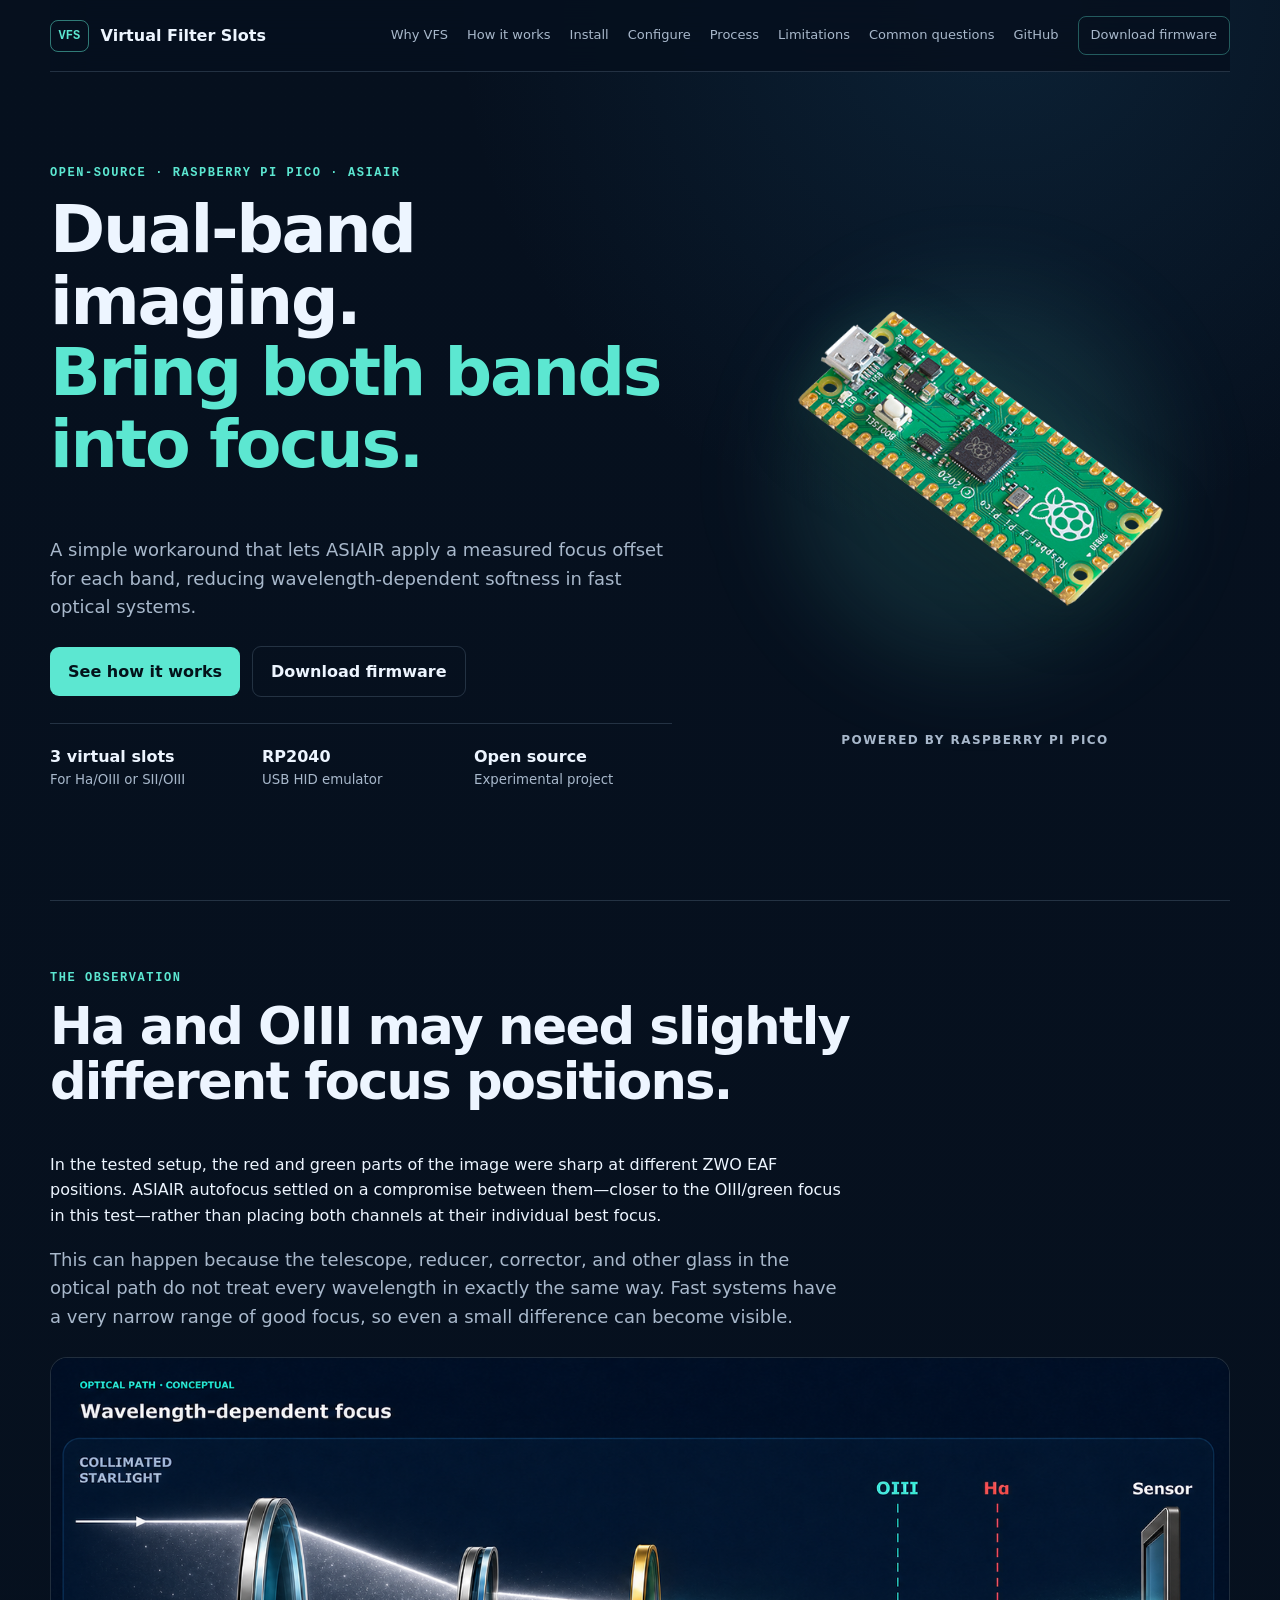
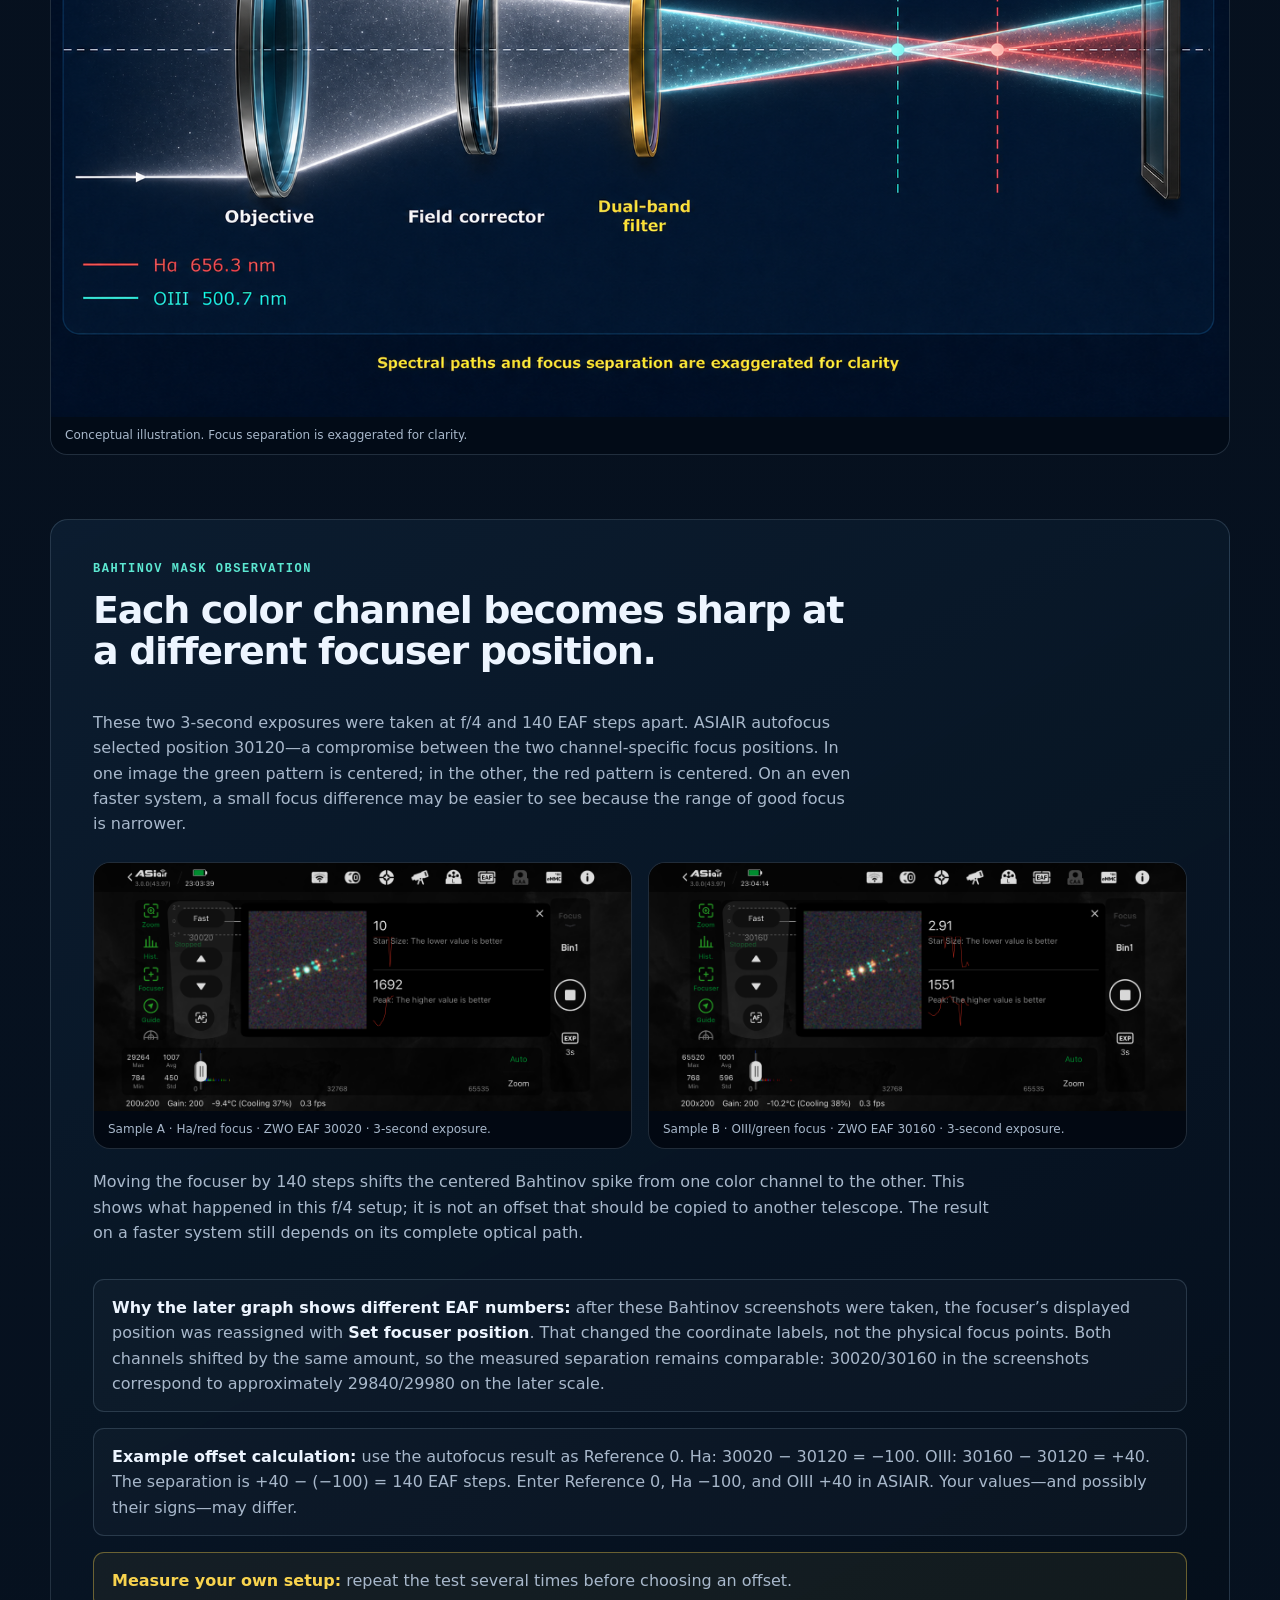
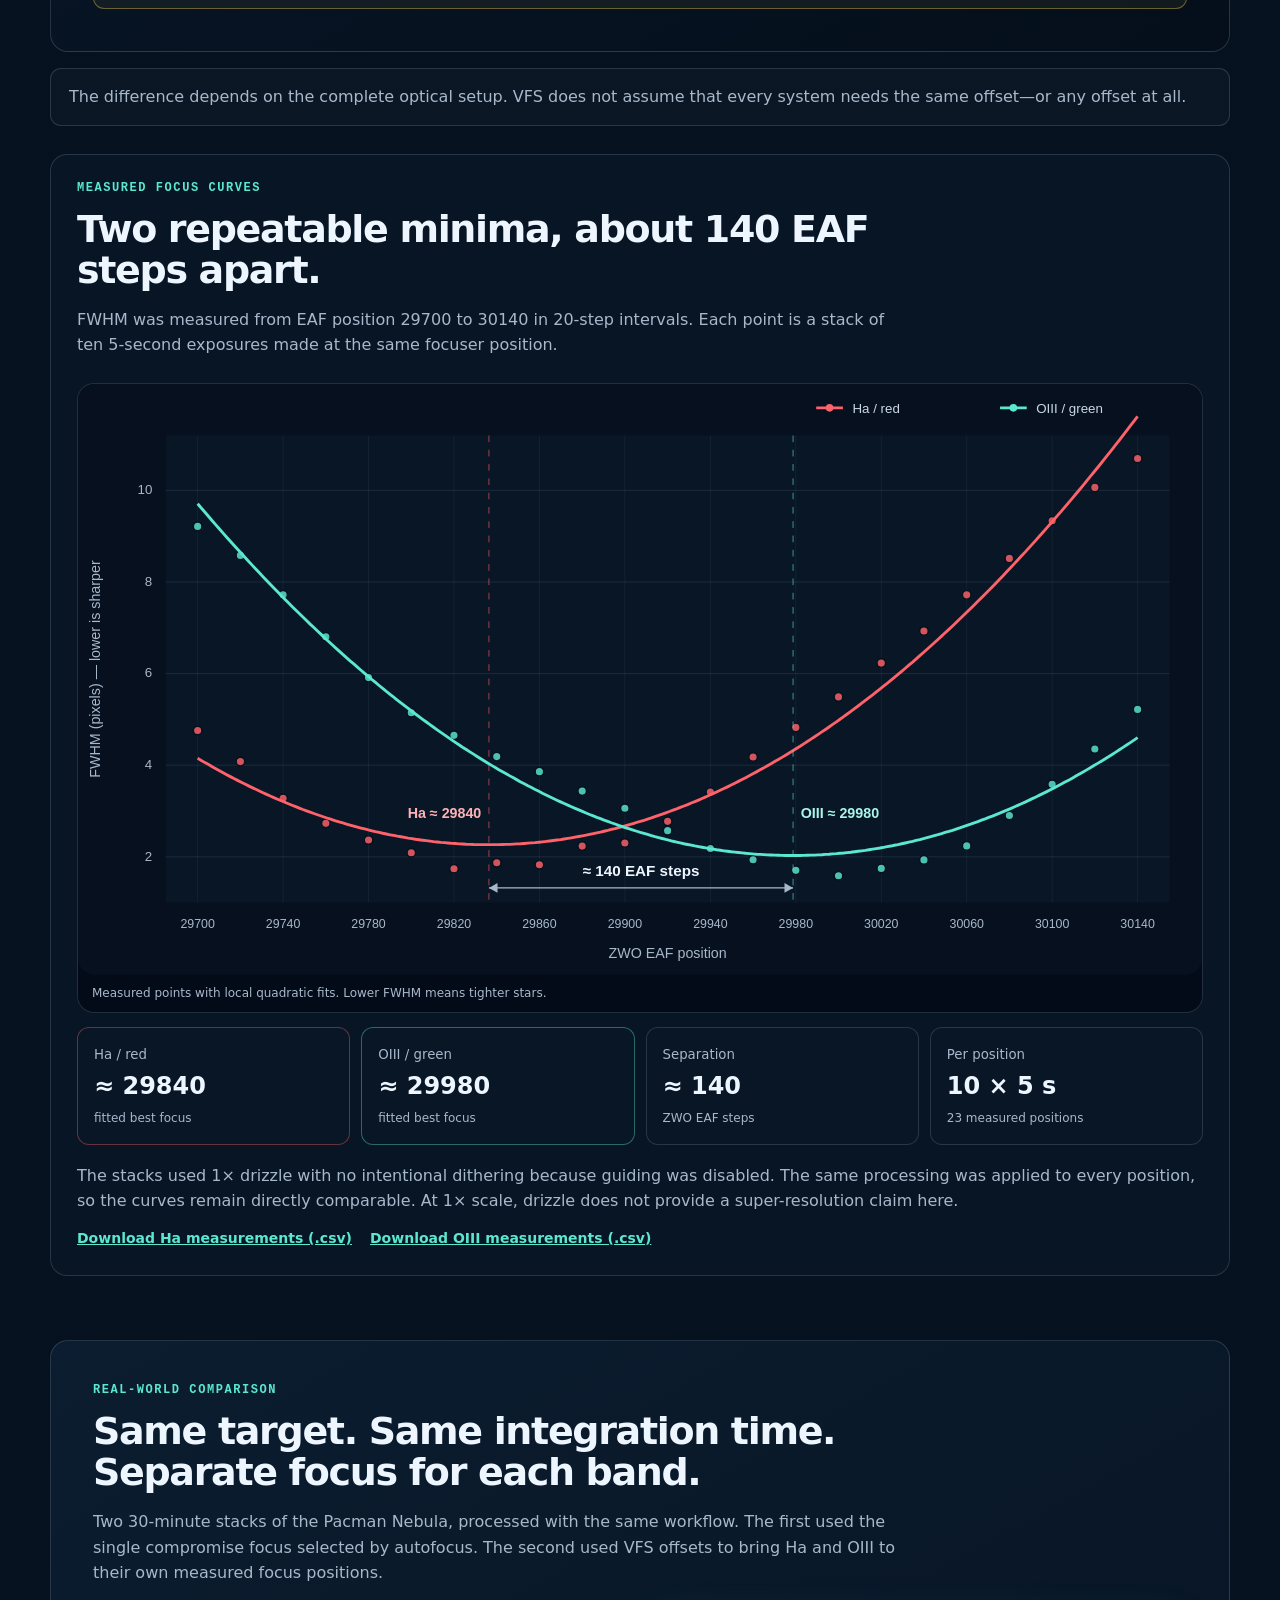
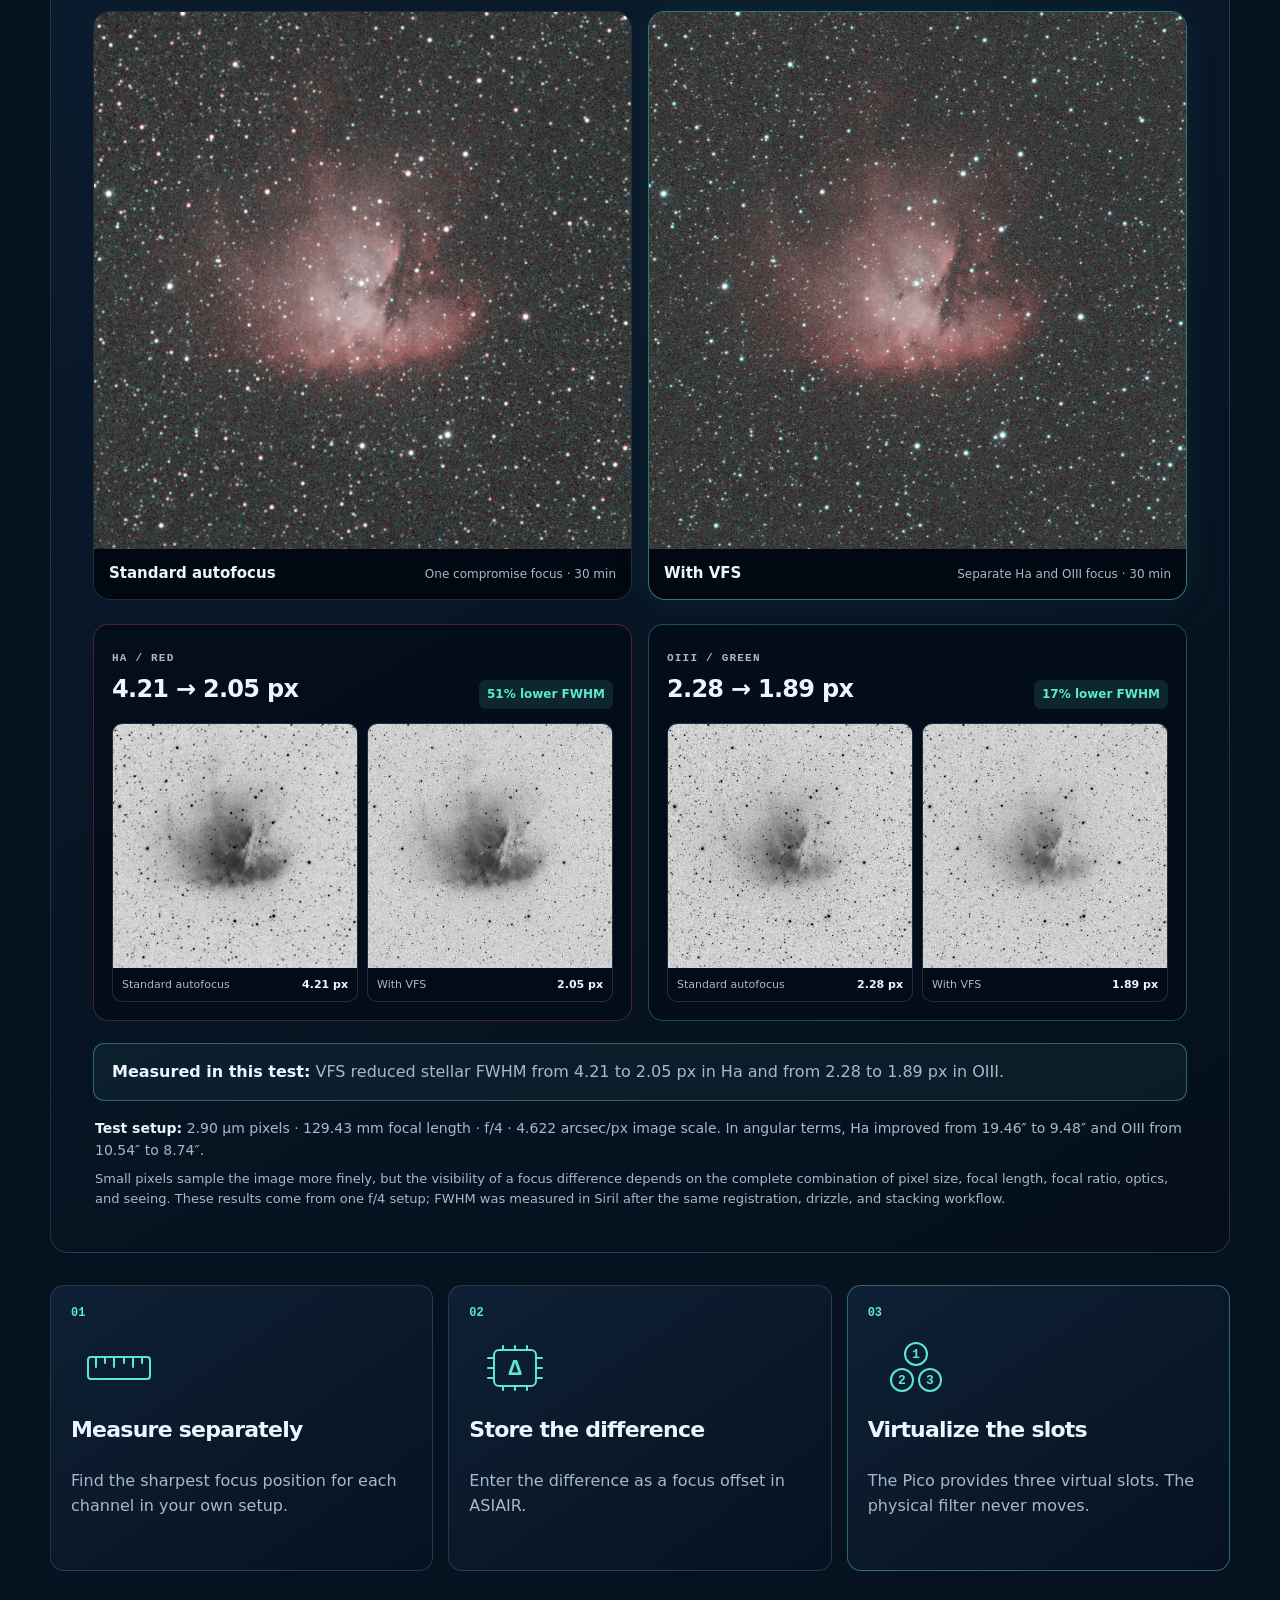
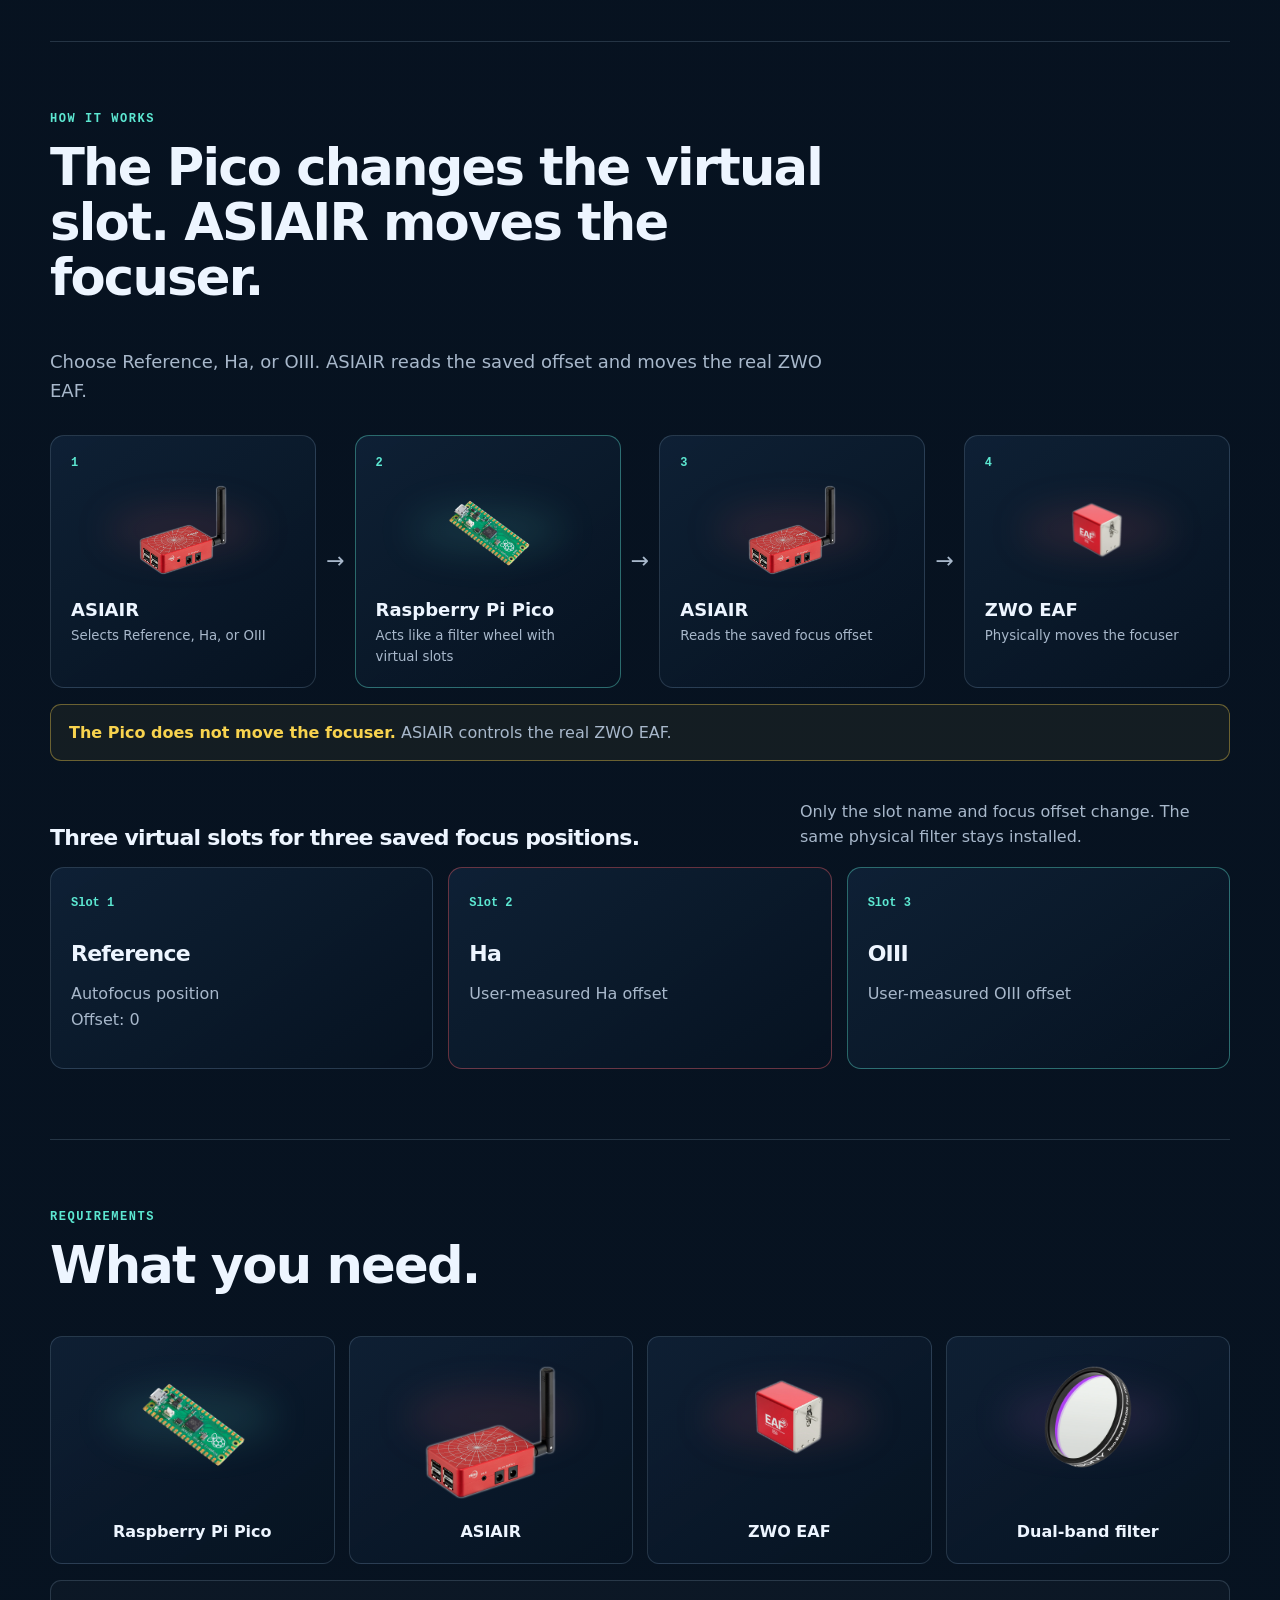
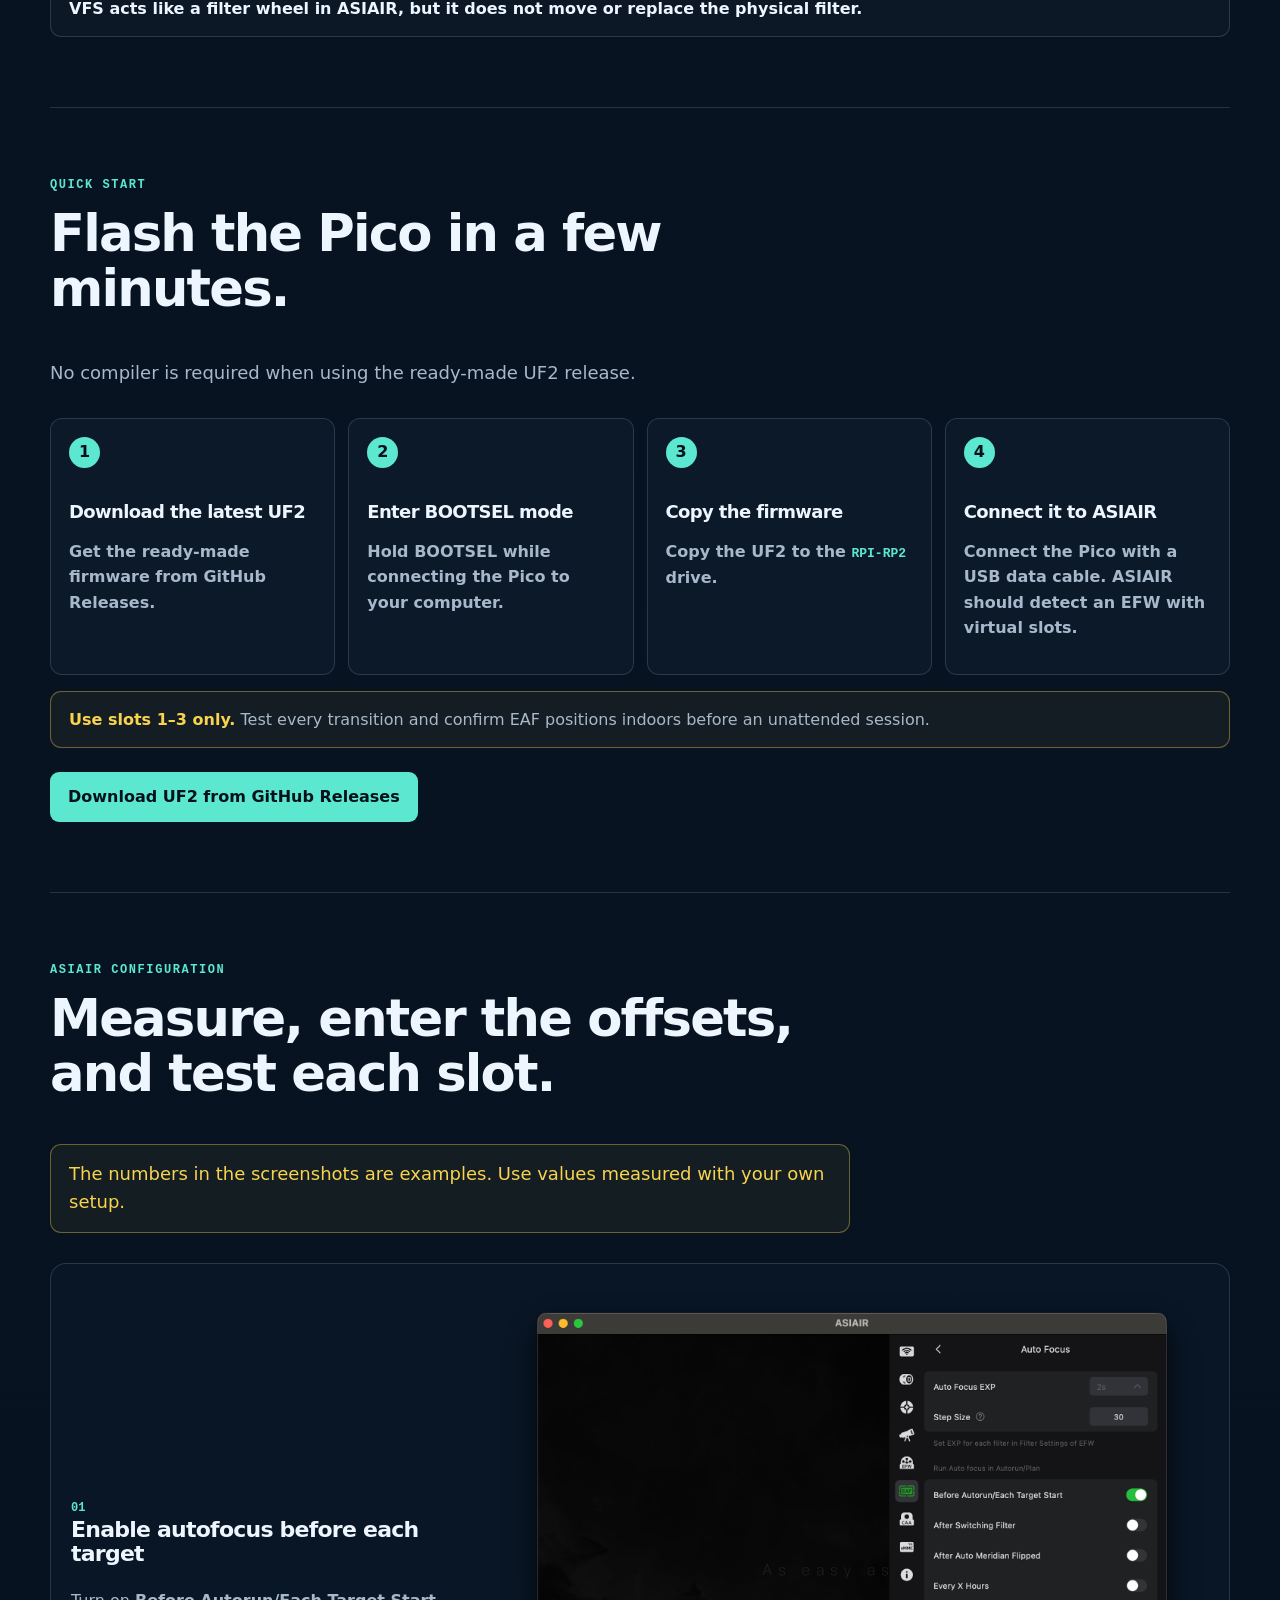
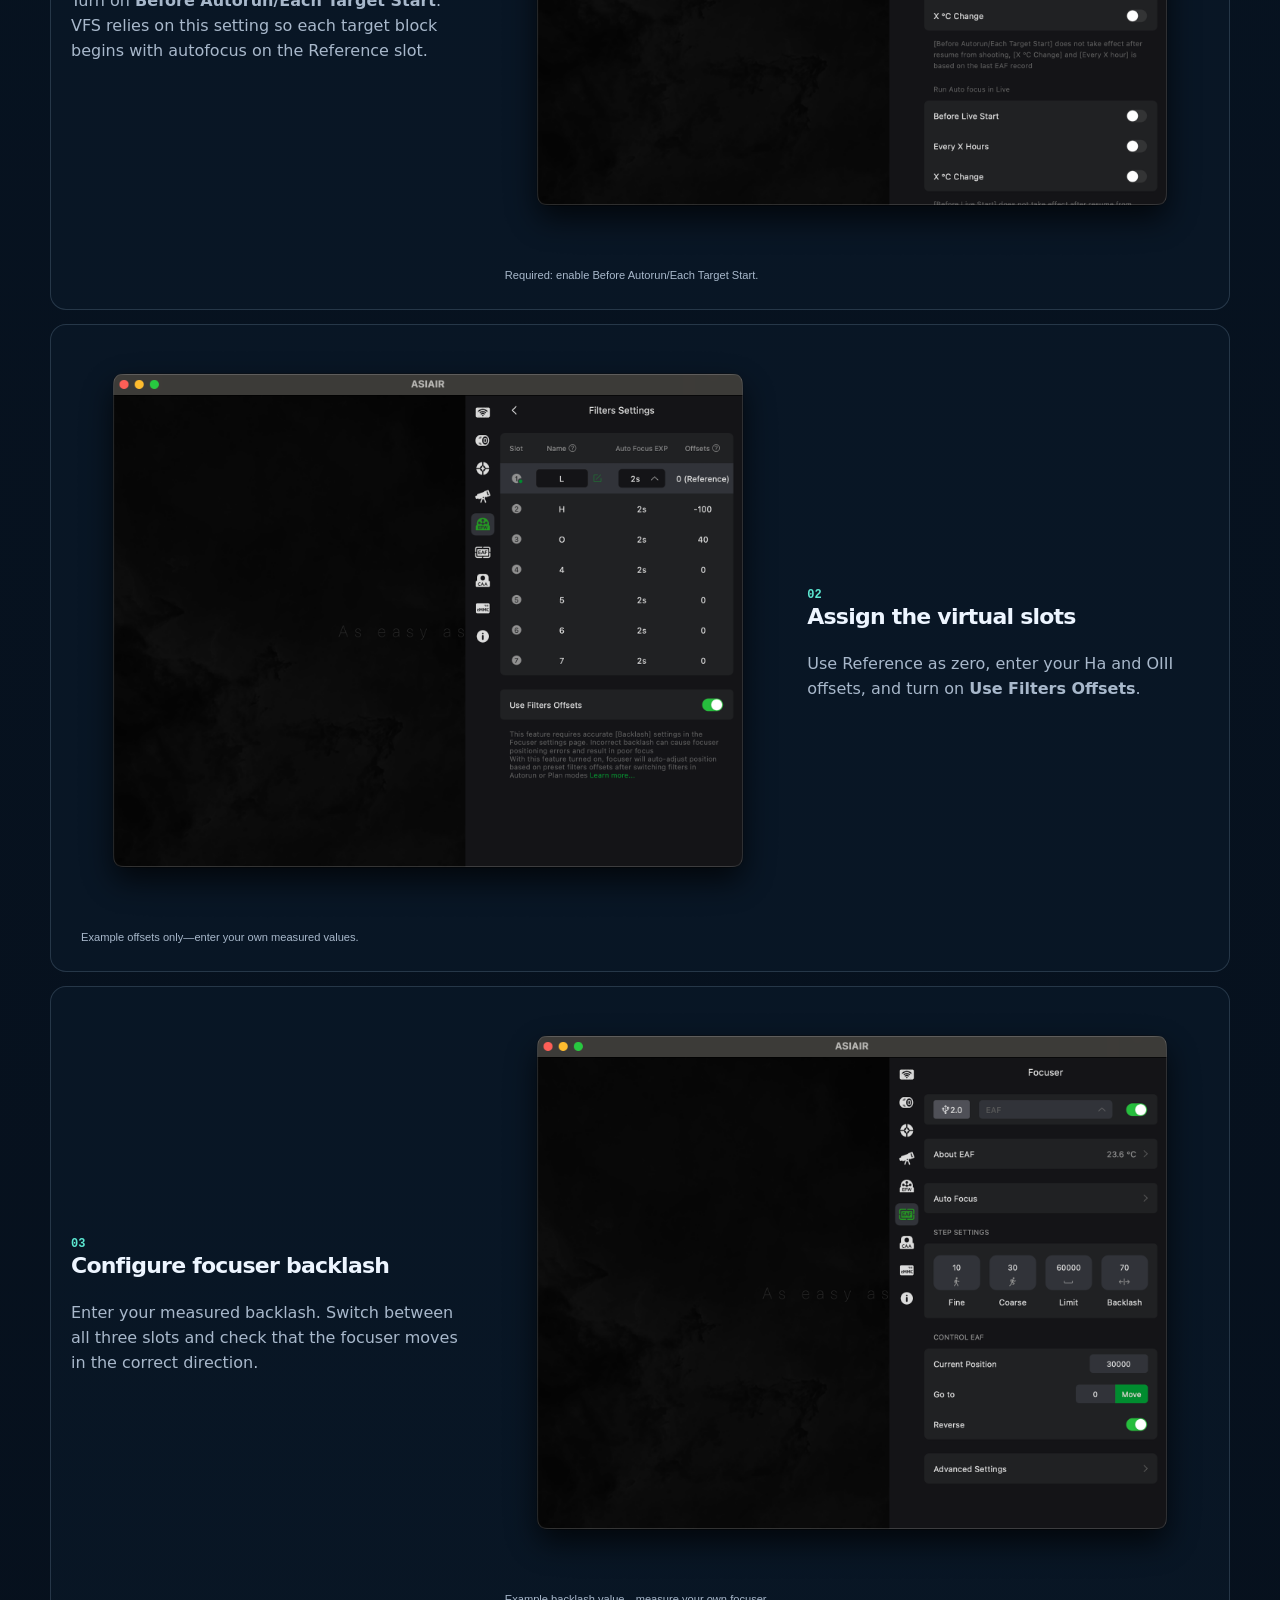
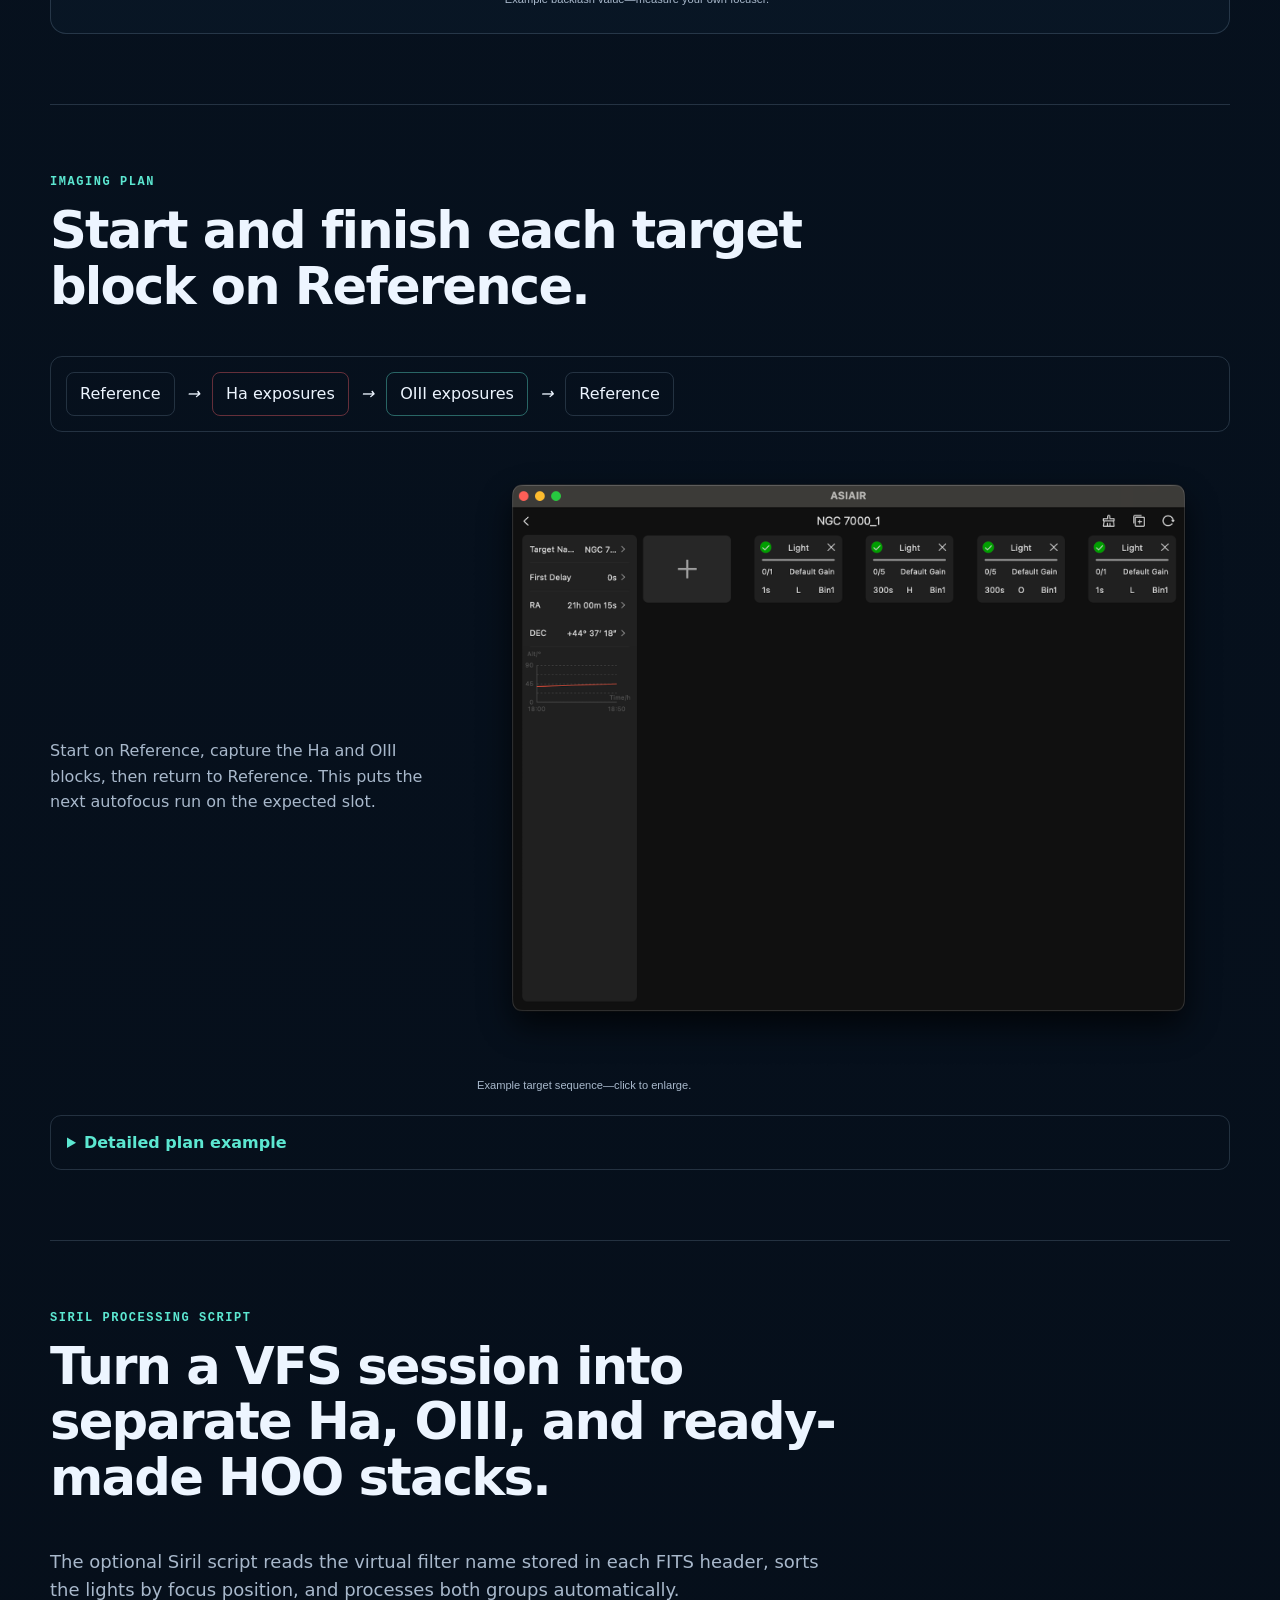
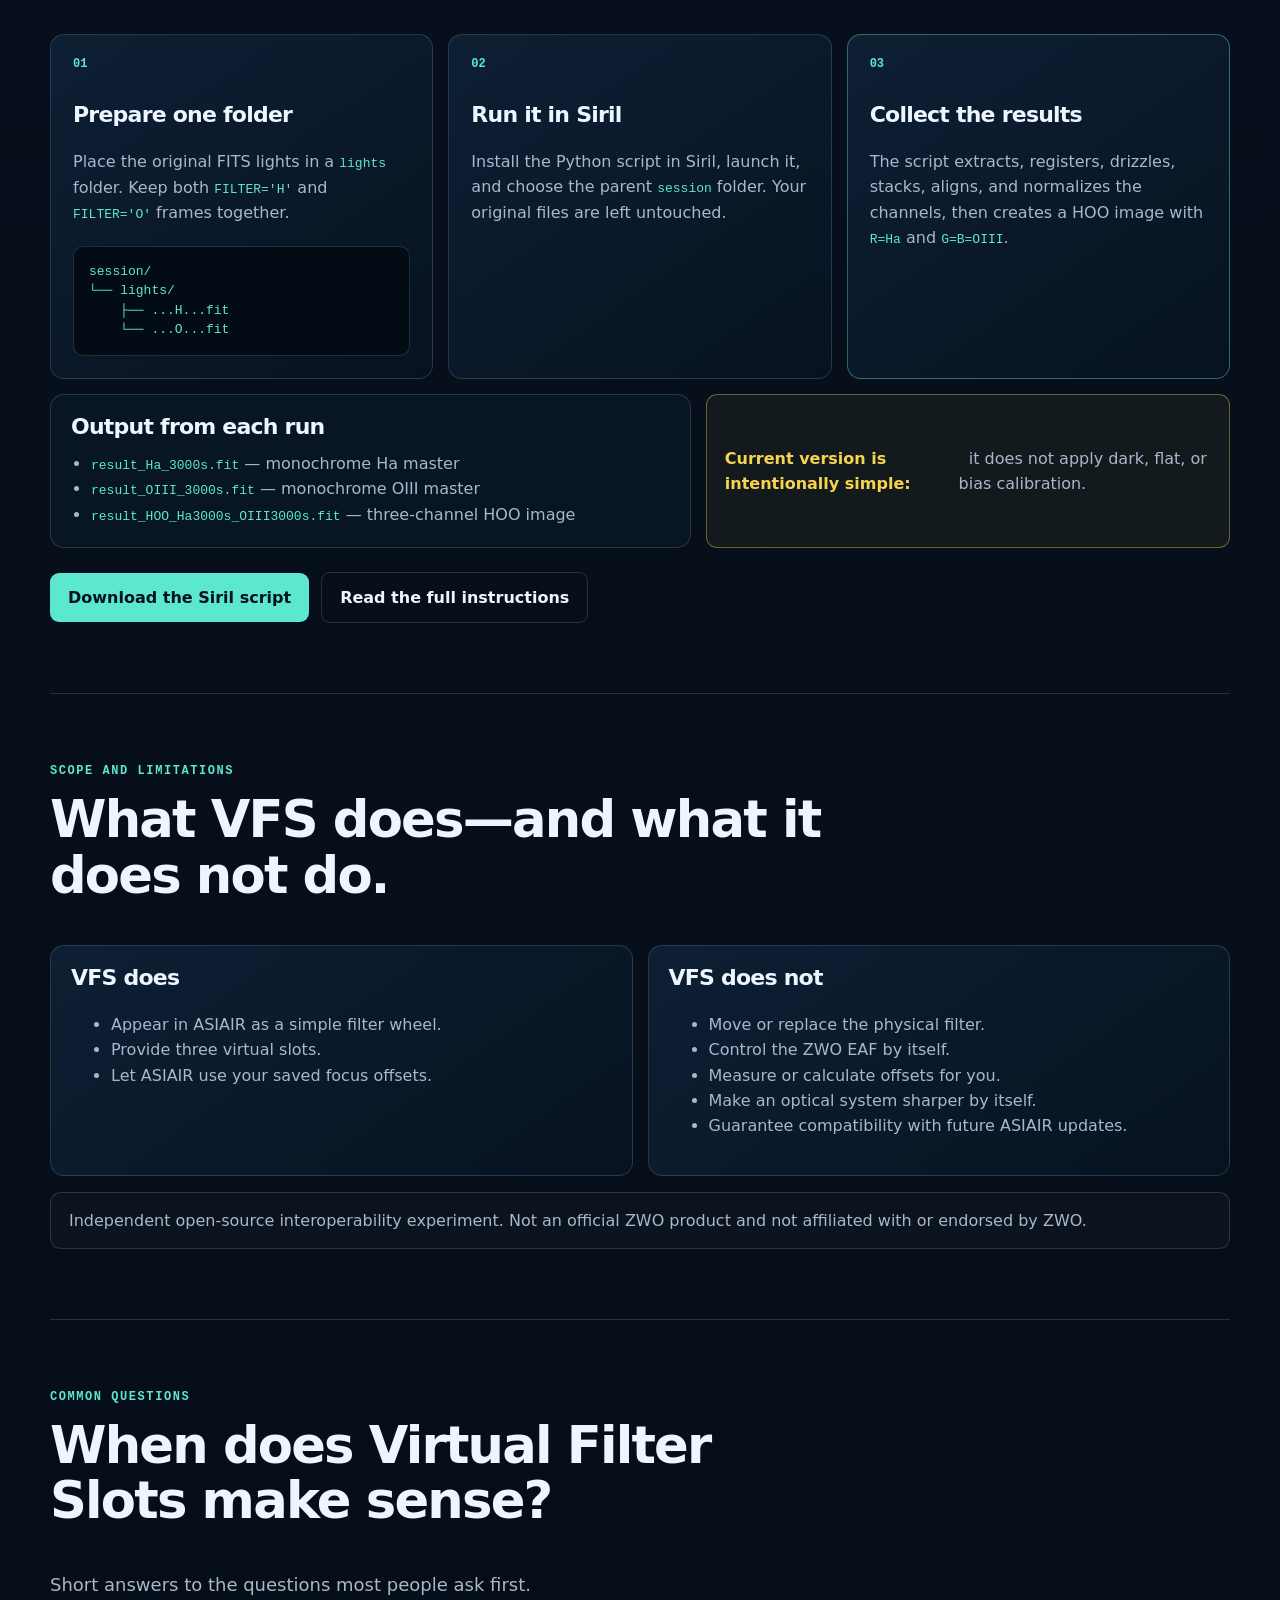
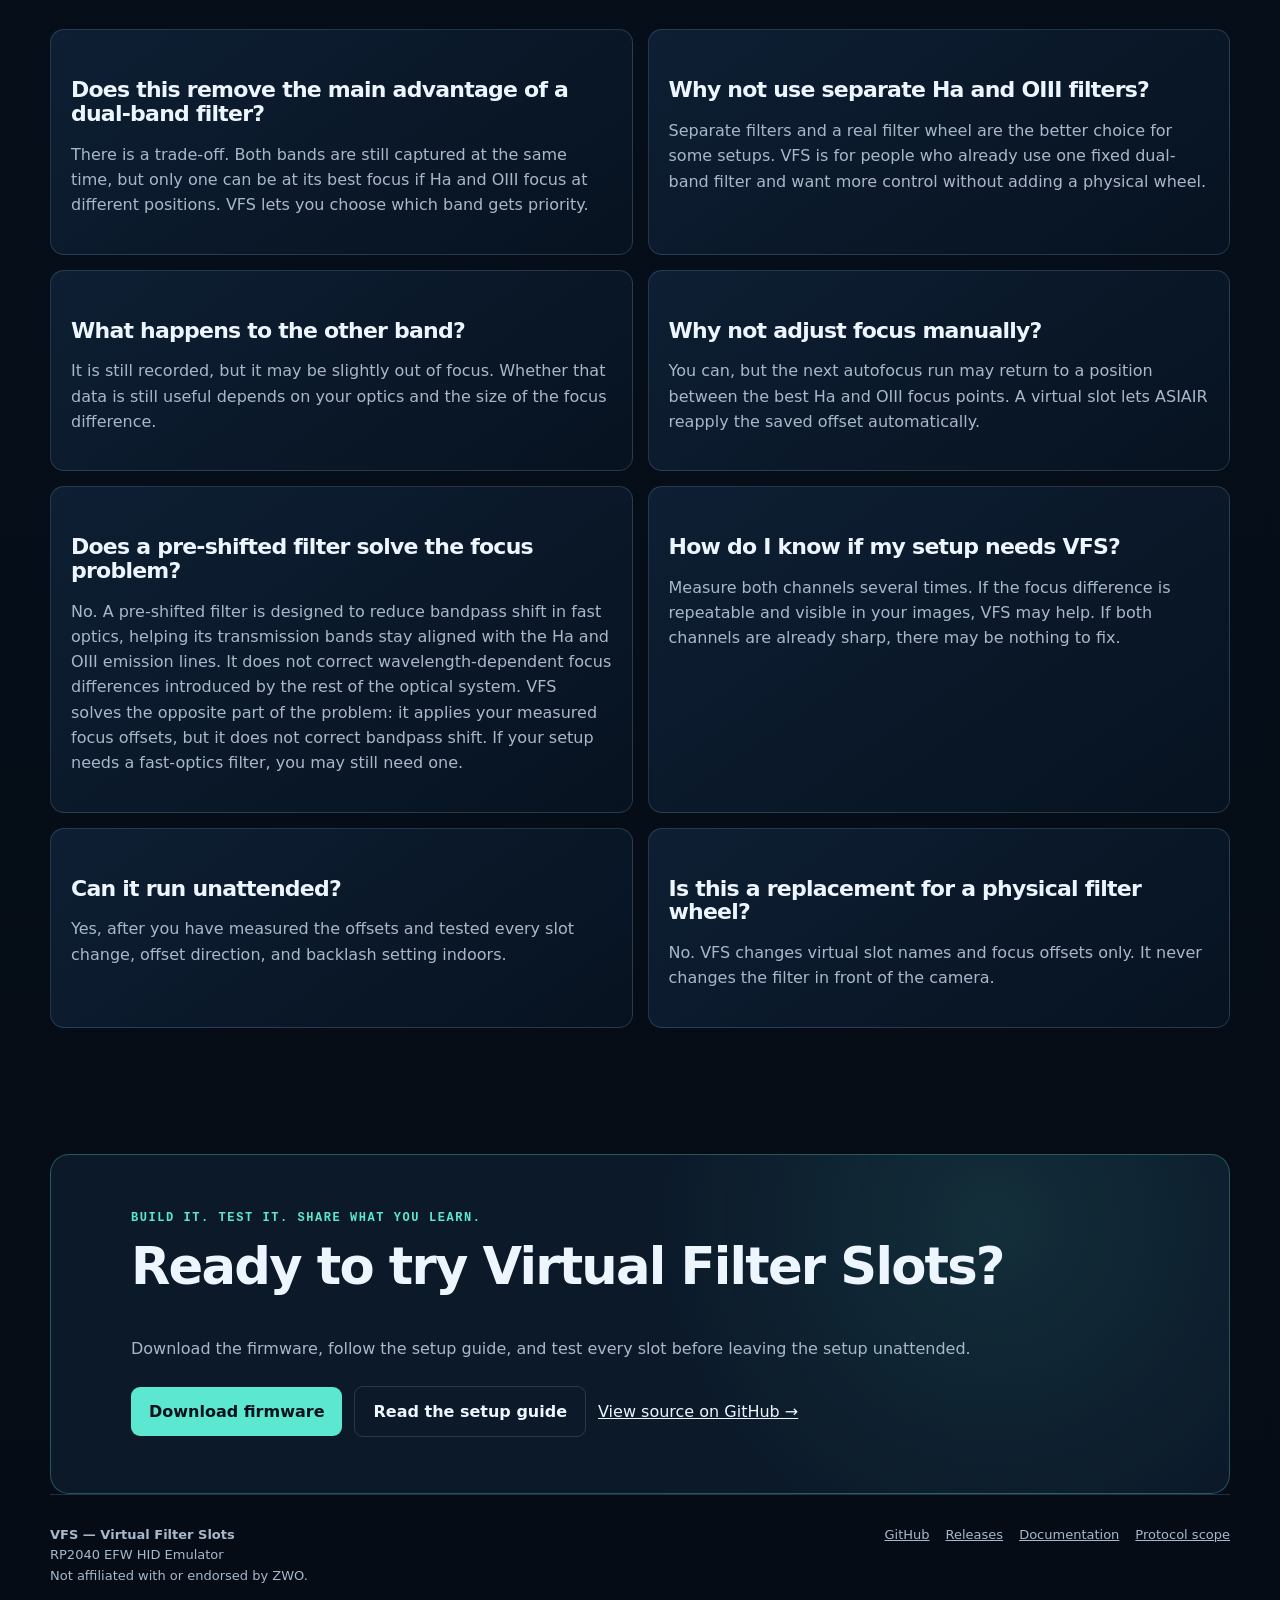
==== commit 5096bcd4: "Explain focuser coordinate change" ====
--- a/docs/index.html
+++ b/docs/index.html
@@ -109,6 +109,7 @@
 </figure>
 </div>
 <p class="sample-note">Moving the focuser by 140 steps shifts the centered Bahtinov spike from one color channel to the other. This shows what happened in this f/4 setup; it is not an offset that should be copied to another telescope. The result on a faster system still depends on its complete optical path.</p>
+<aside><strong>Why the later graph shows different EAF numbers:</strong> after these Bahtinov screenshots were taken, the focuser’s displayed position was reassigned with <strong>Set focuser position</strong>. That changed the coordinate labels, not the physical focus points. Both channels shifted by the same amount, so the measured separation remains comparable: 30020/30160 in the screenshots correspond to approximately 29840/29980 on the later scale.</aside>
 <aside><strong>Example offset calculation:</strong> use the autofocus result as Reference 0. Ha: 30020 − 30120 = −100. OIII: 30160 − 30120 = +40. The separation is +40 − (−100) = 140 EAF steps. Enter Reference 0, Ha −100, and OIII +40 in ASIAIR. Your values—and possibly their signs—may differ.</aside>
 <aside class="warning">
 <strong>Measure your own setup:</strong> repeat the test several times before choosing an offset.</aside>
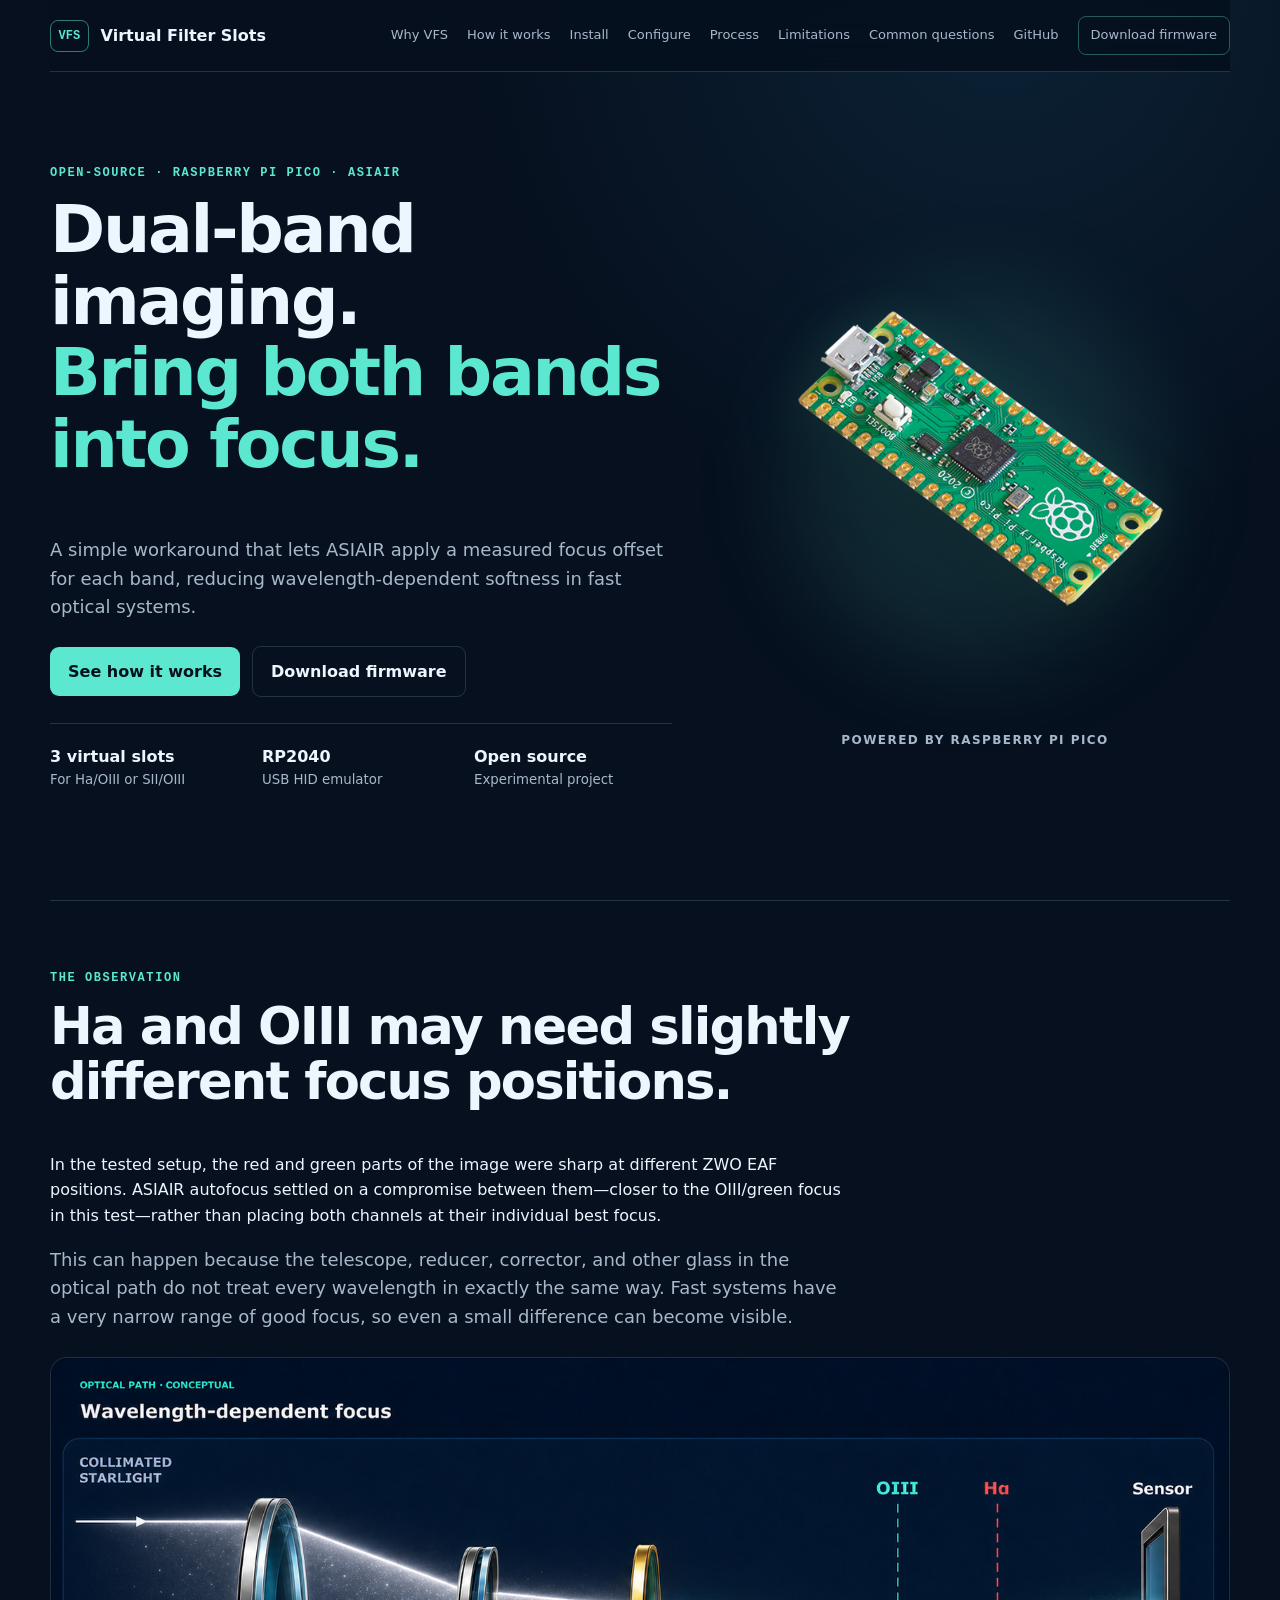
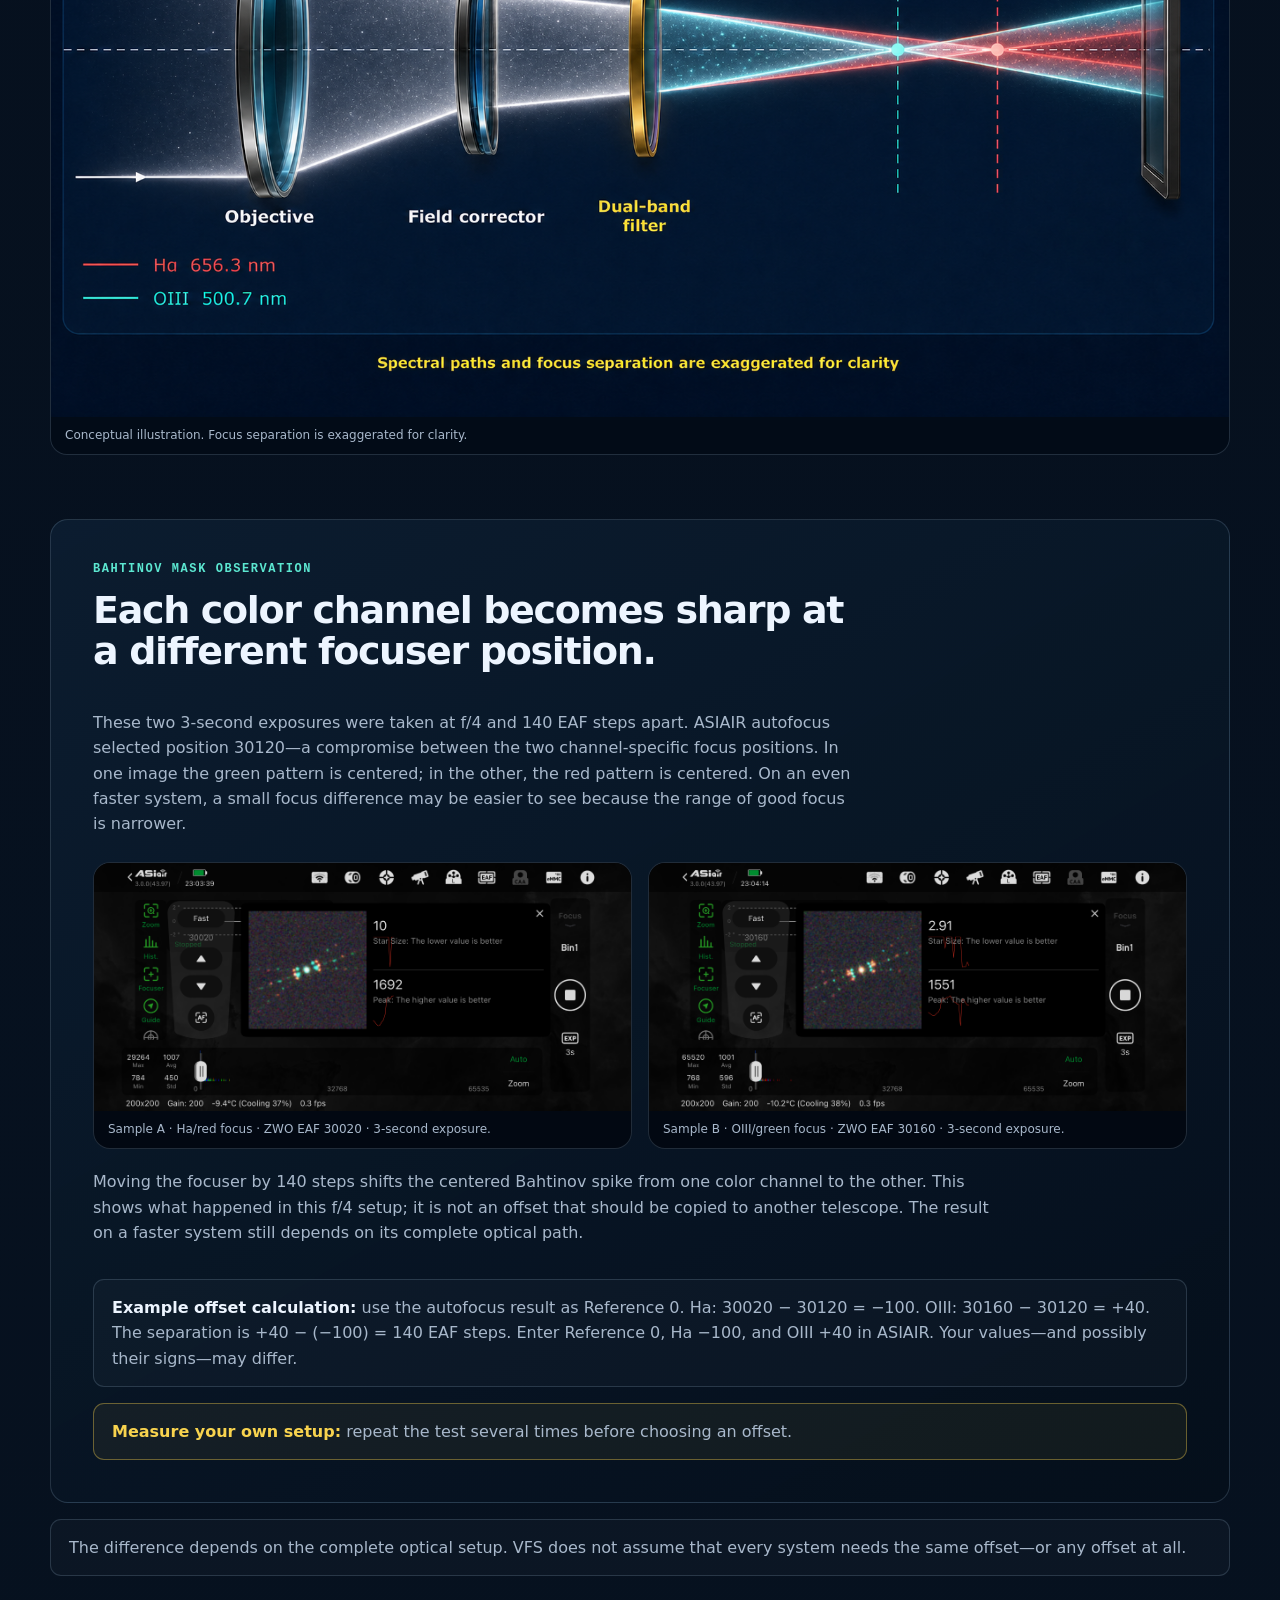
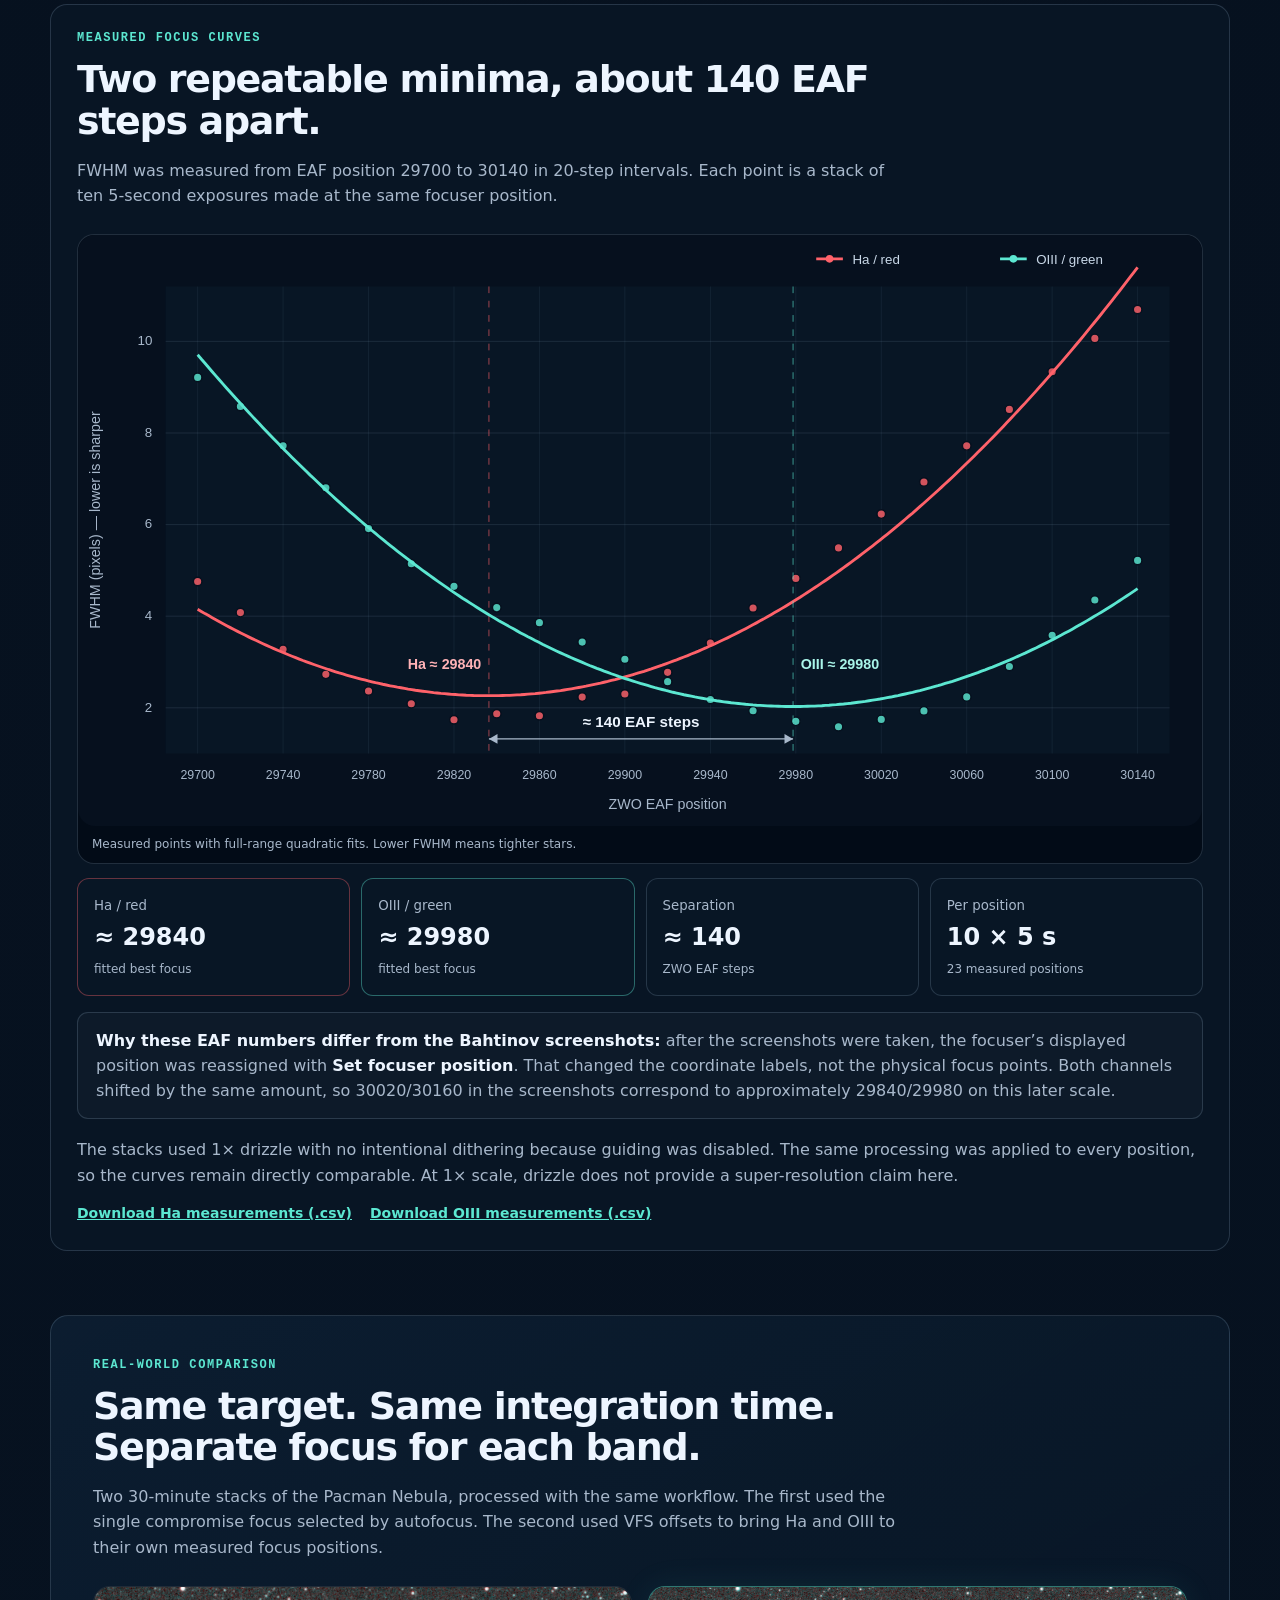
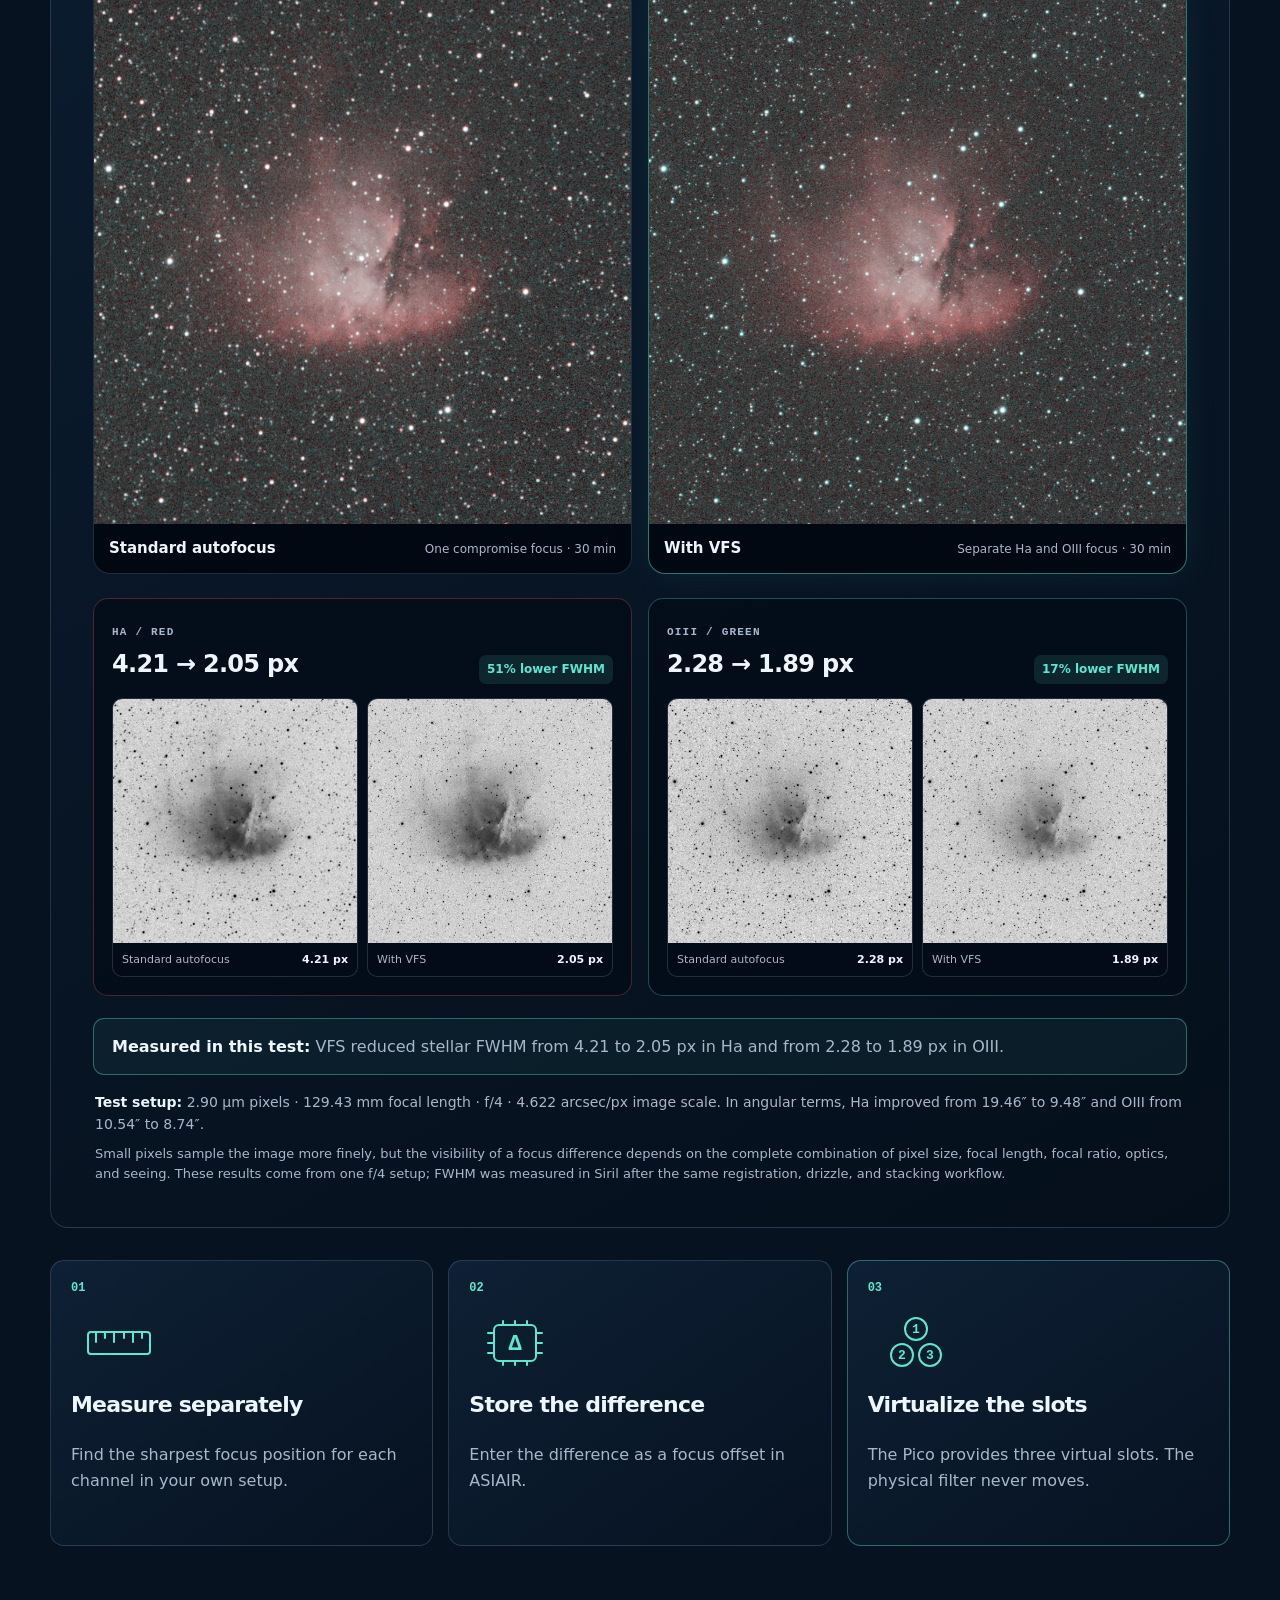
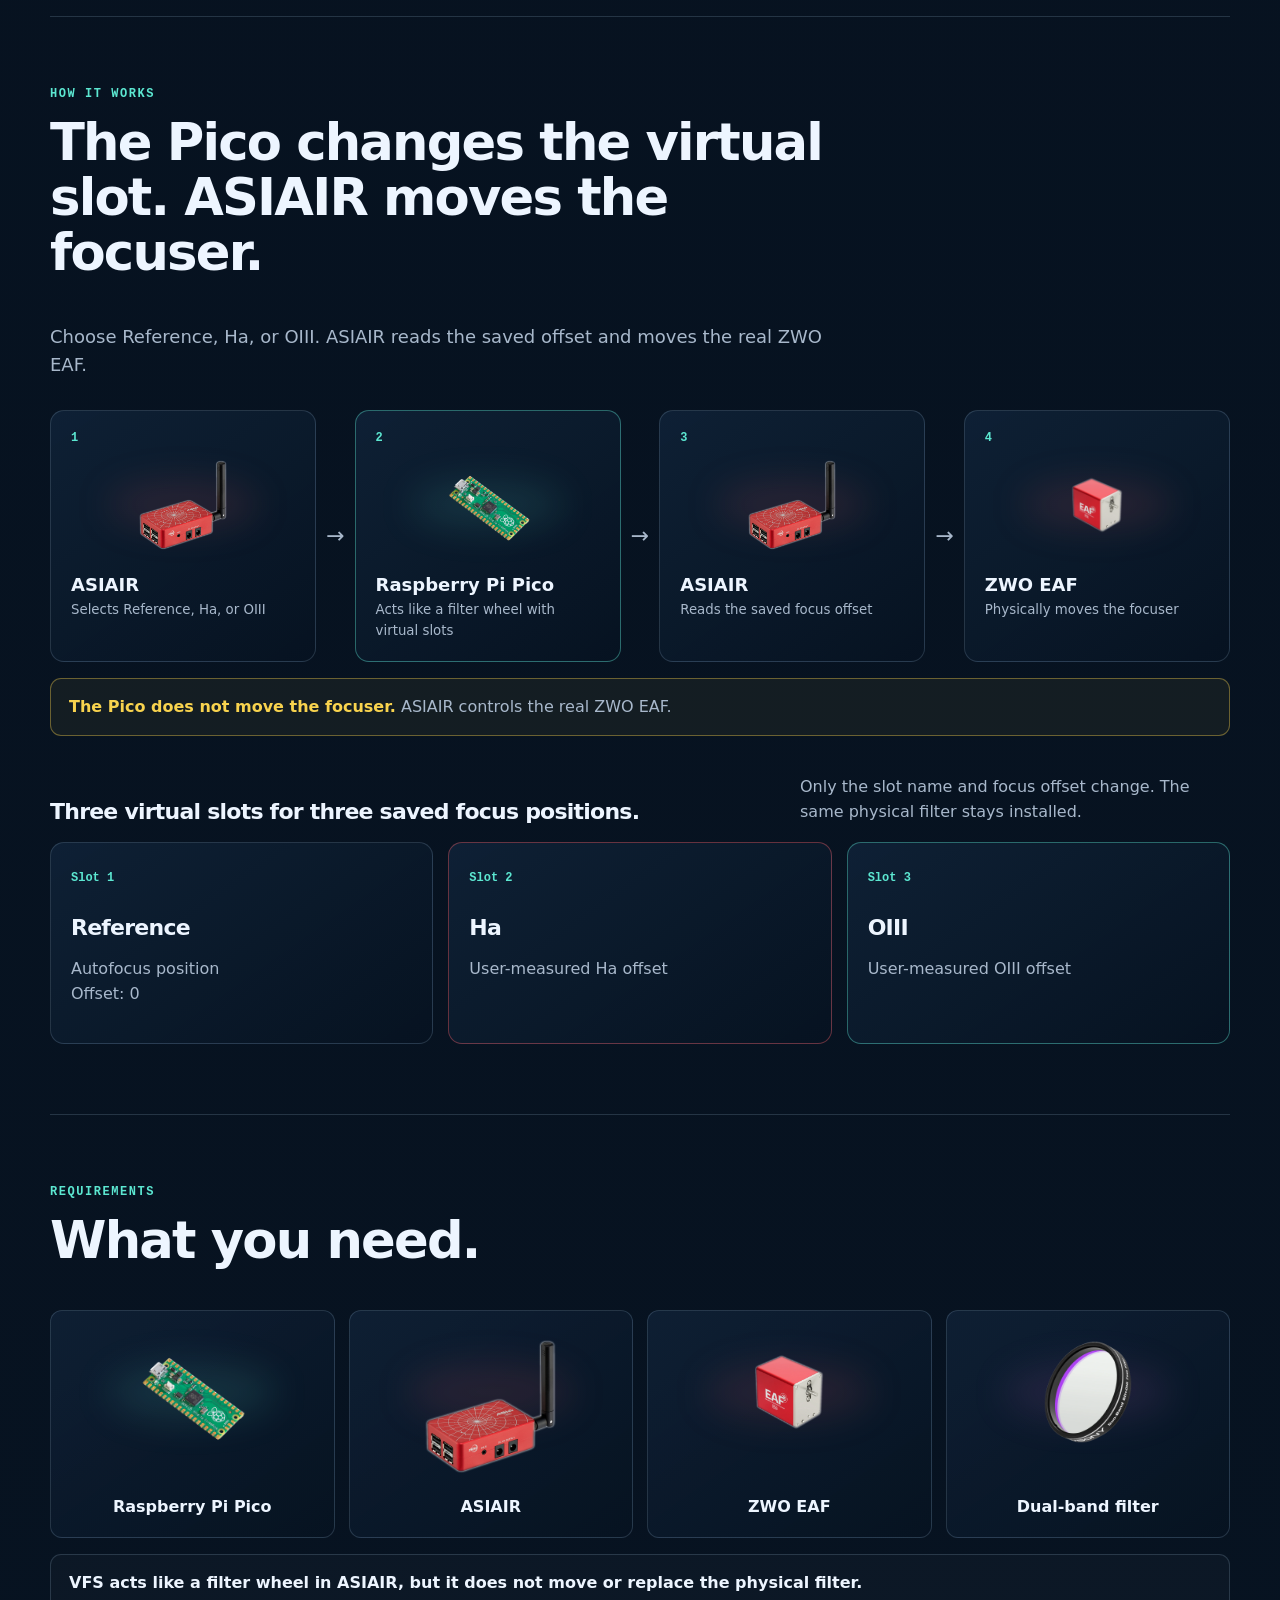
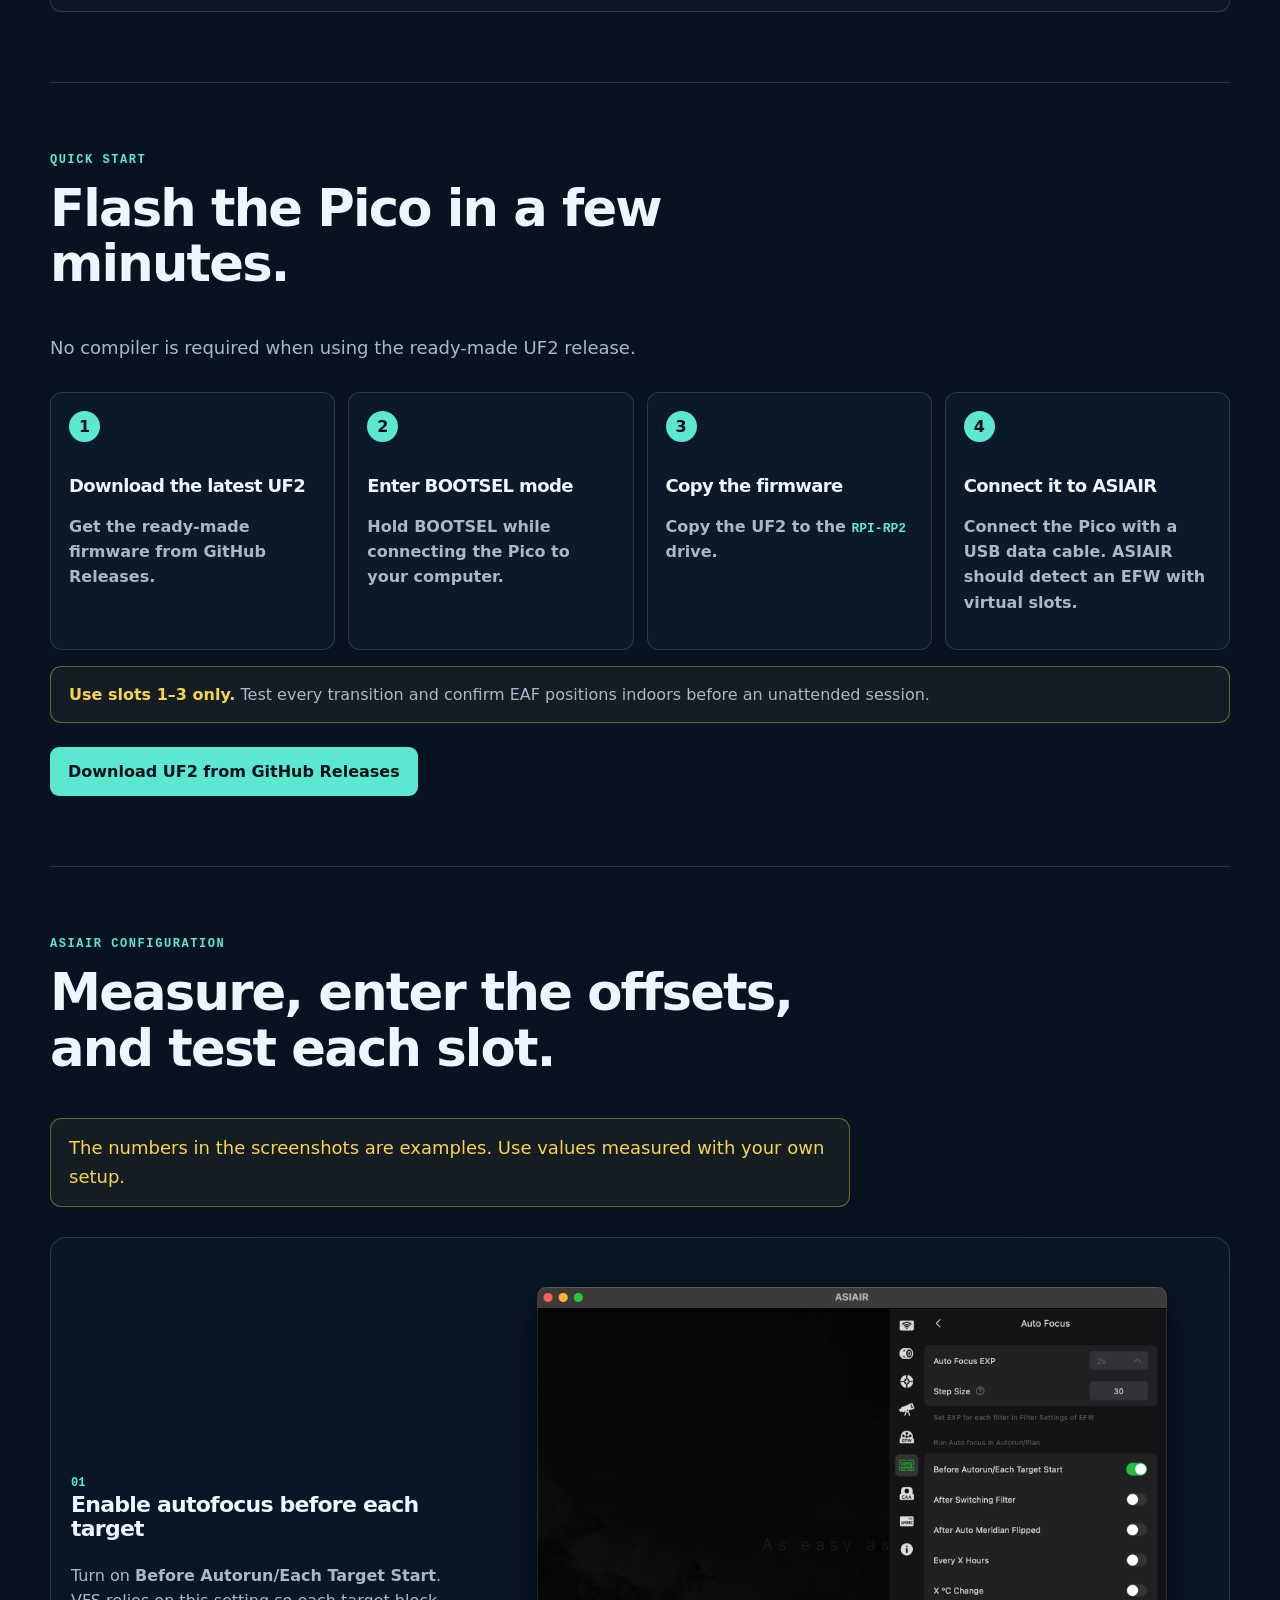
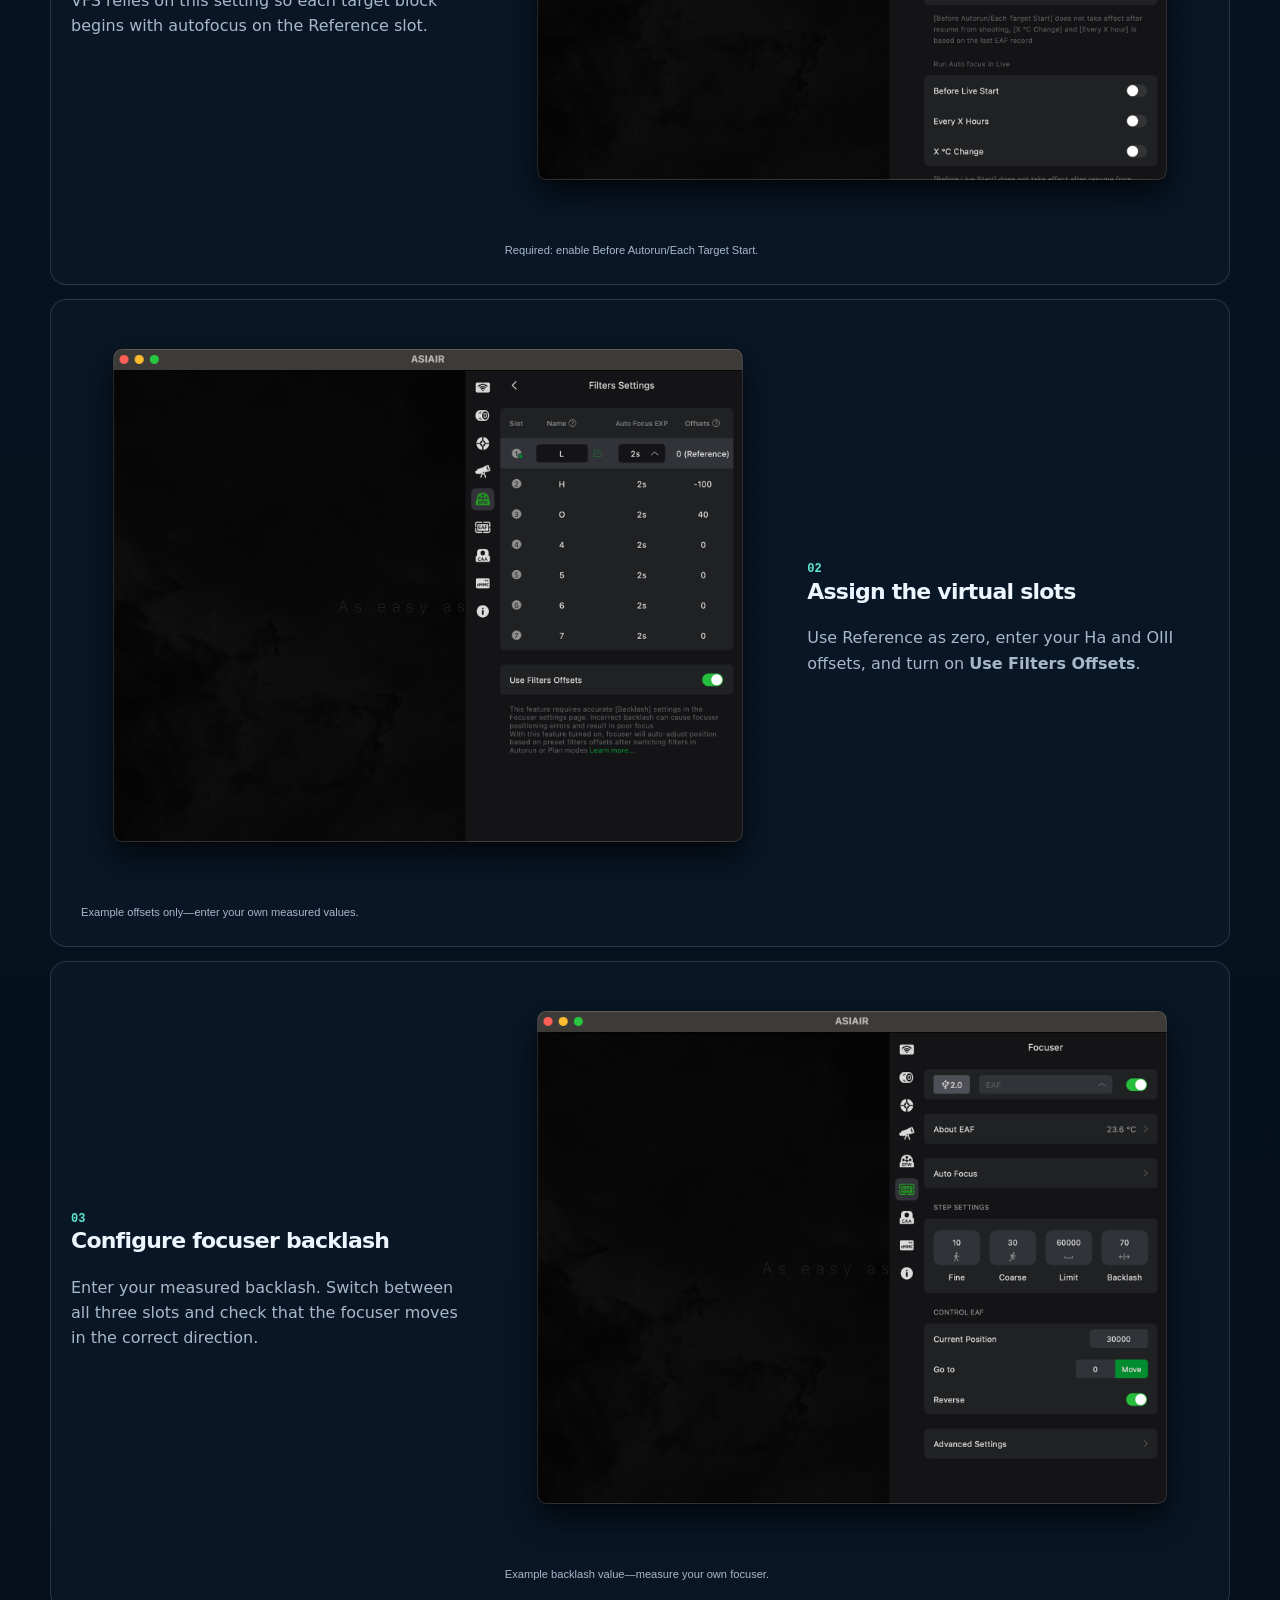
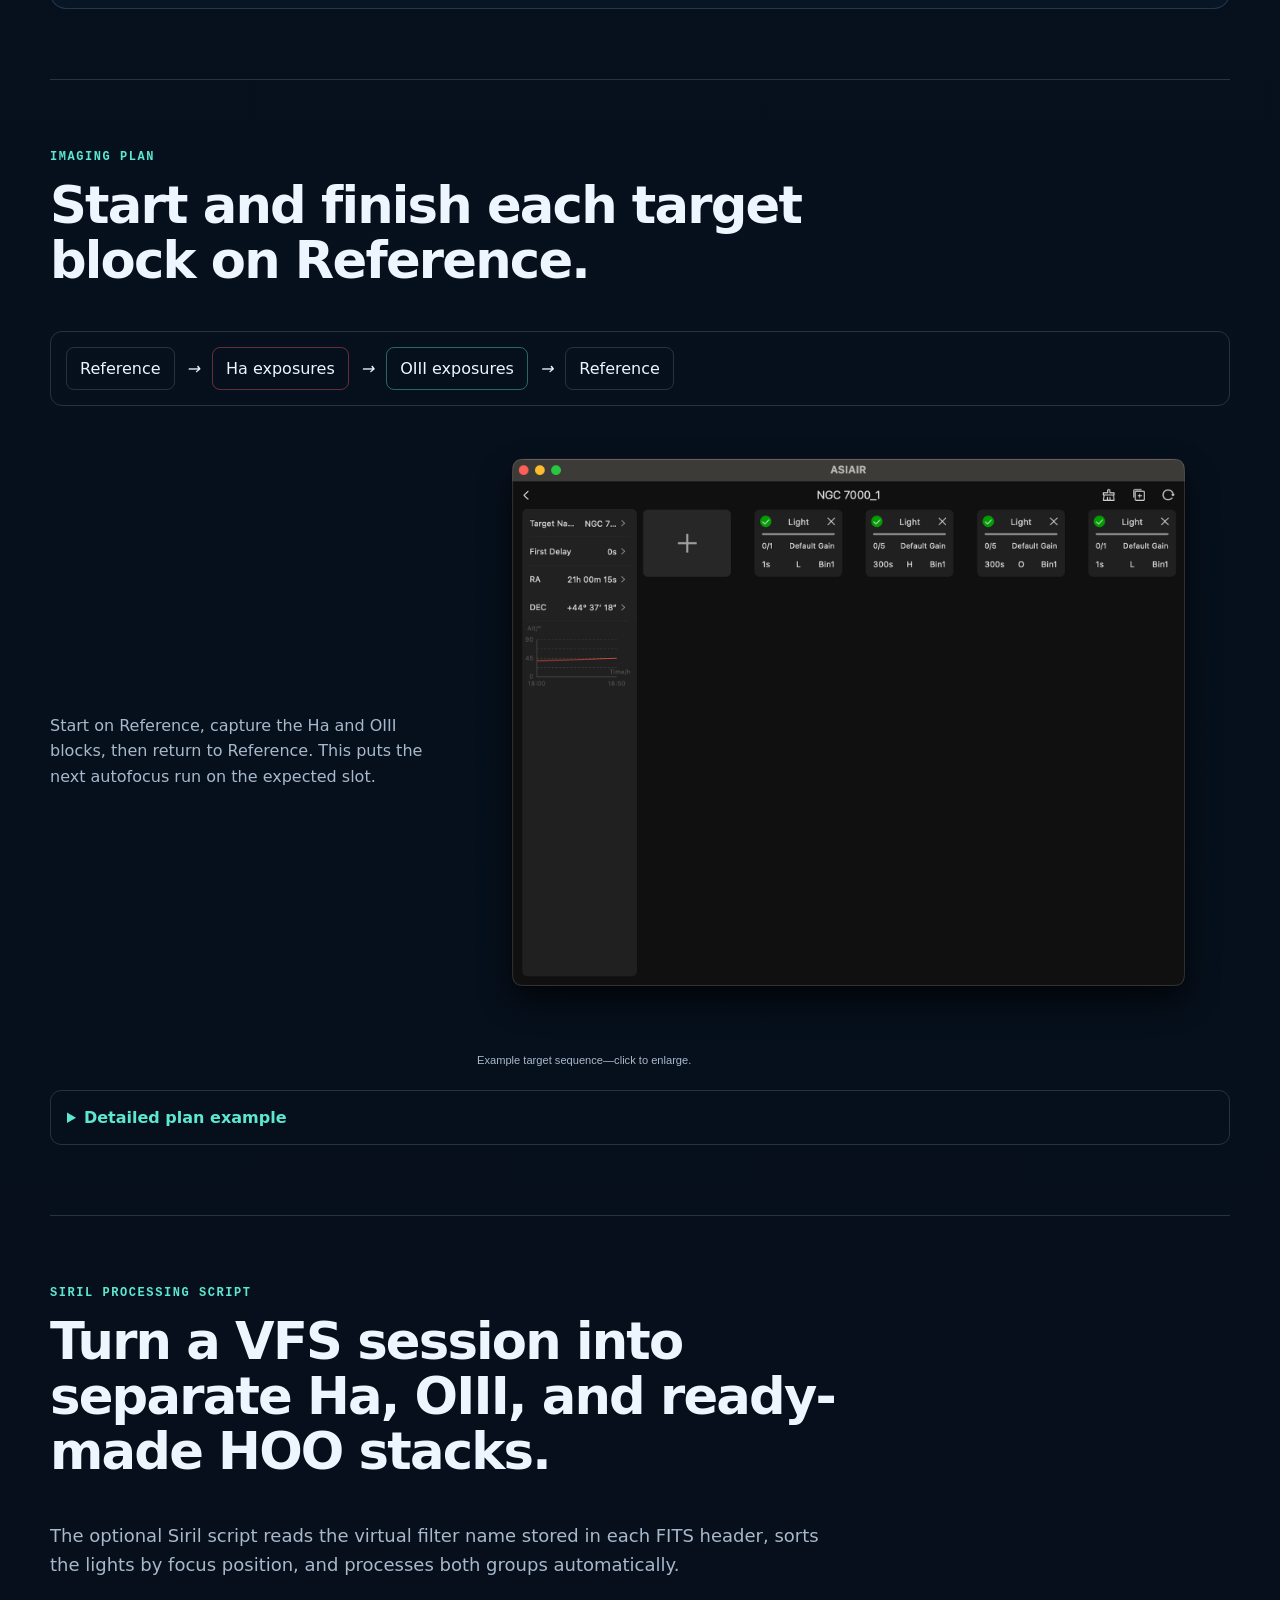
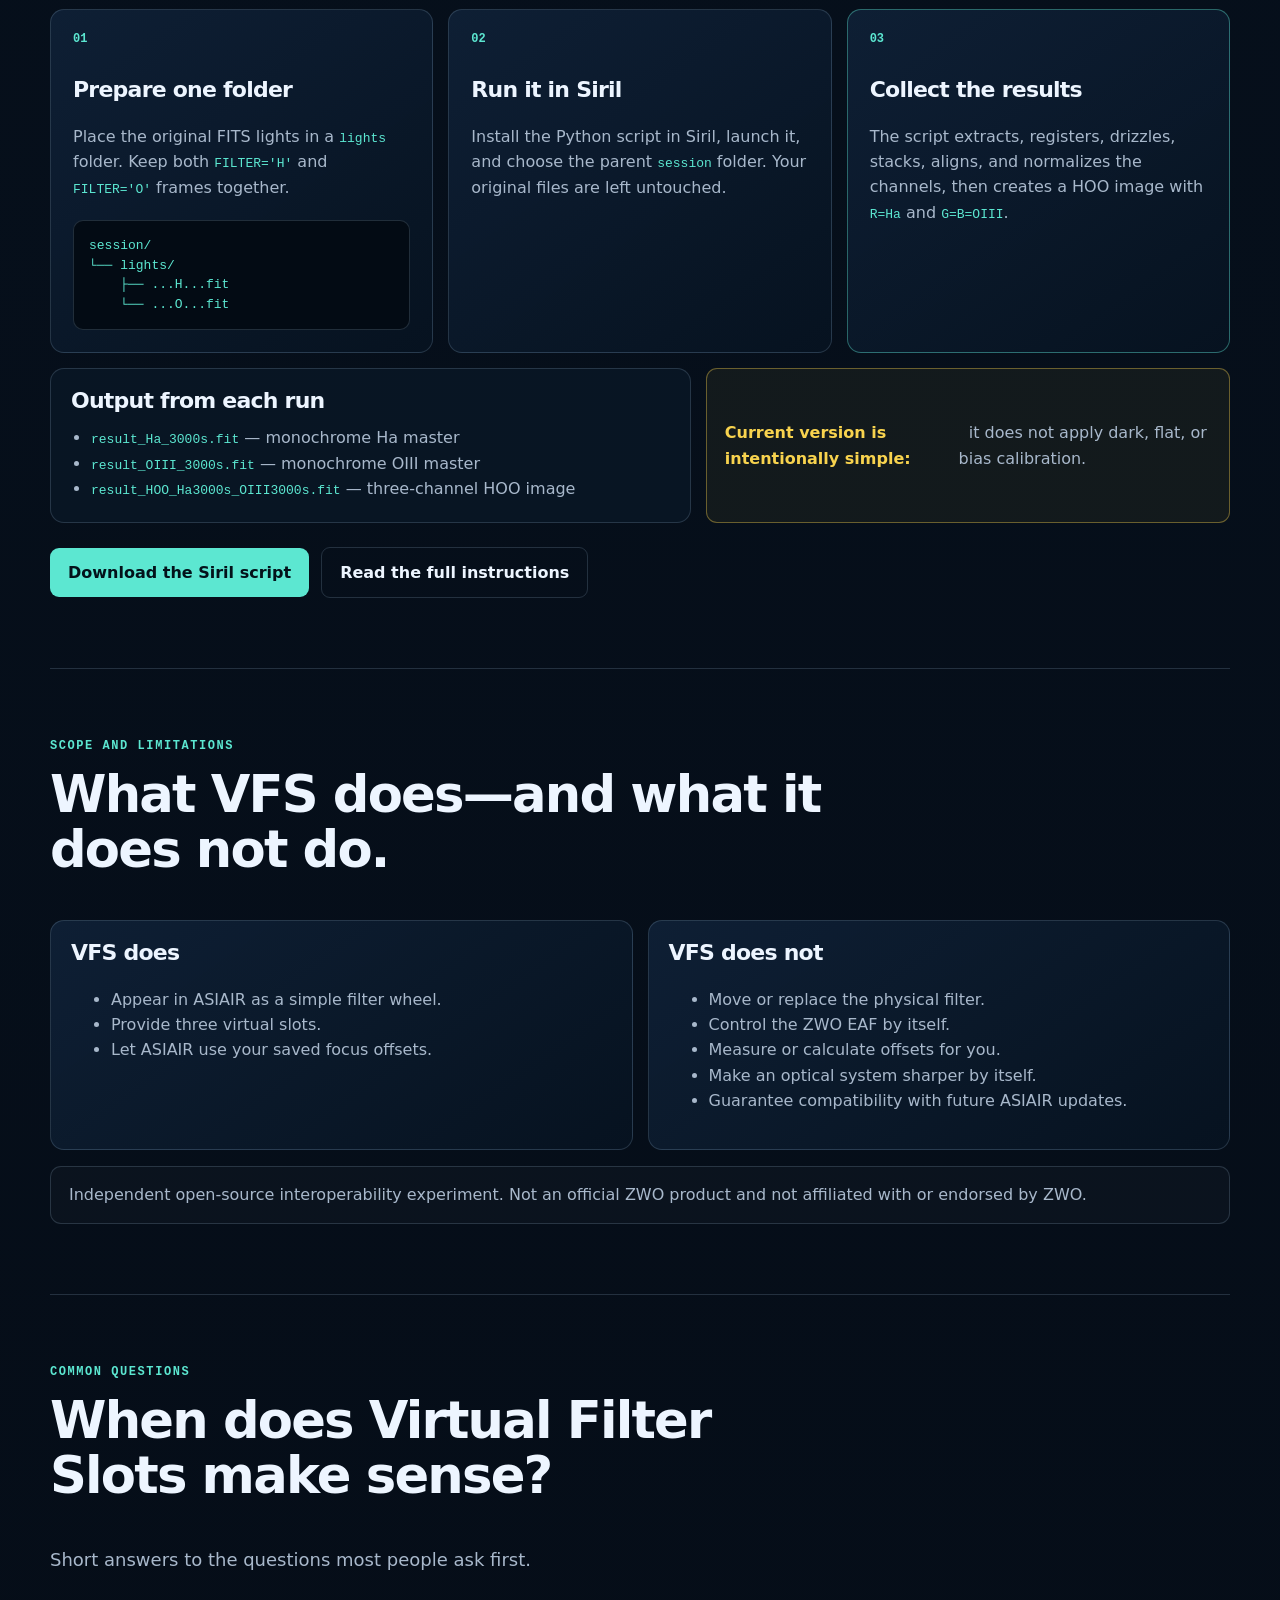
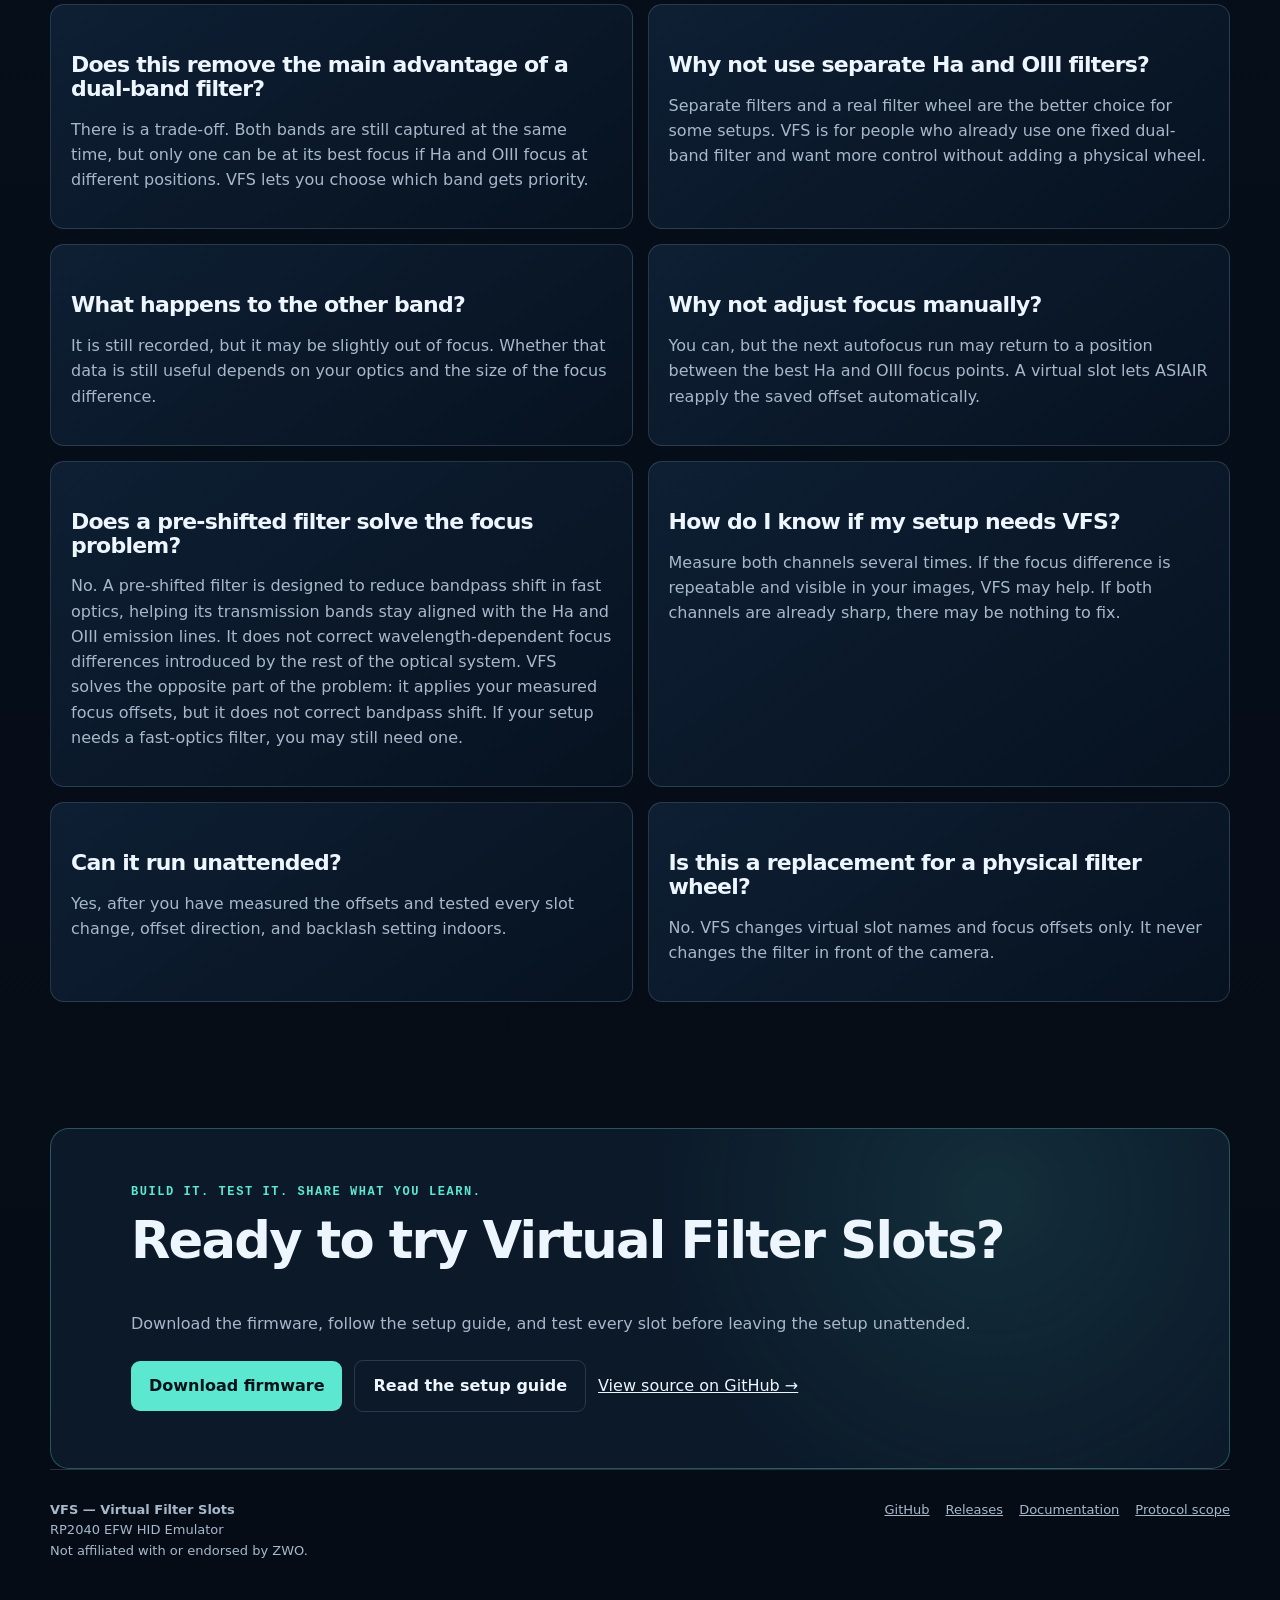
==== commit 946ede9c: "Move EAF coordinate note beside focus curves" ====
--- a/docs/index.html
+++ b/docs/index.html
@@ -109,7 +109,6 @@
 </figure>
 </div>
 <p class="sample-note">Moving the focuser by 140 steps shifts the centered Bahtinov spike from one color channel to the other. This shows what happened in this f/4 setup; it is not an offset that should be copied to another telescope. The result on a faster system still depends on its complete optical path.</p>
-<aside><strong>Why the later graph shows different EAF numbers:</strong> after these Bahtinov screenshots were taken, the focuser’s displayed position was reassigned with <strong>Set focuser position</strong>. That changed the coordinate labels, not the physical focus points. Both channels shifted by the same amount, so the measured separation remains comparable: 30020/30160 in the screenshots correspond to approximately 29840/29980 on the later scale.</aside>
 <aside><strong>Example offset calculation:</strong> use the autofocus result as Reference 0. Ha: 30020 − 30120 = −100. OIII: 30160 − 30120 = +40. The separation is +40 − (−100) = 140 EAF steps. Enter Reference 0, Ha −100, and OIII +40 in ASIAIR. Your values—and possibly their signs—may differ.</aside>
 <aside class="warning">
 <strong>Measure your own setup:</strong> repeat the test several times before choosing an offset.</aside>
@@ -125,7 +124,7 @@
 <button class="image-button" type="button" data-src="assets/focus-curves-measured.svg" data-alt="Expanded graph of measured Ha and OIII FWHM versus ZWO EAF position">
 <img src="assets/focus-curves-measured.svg" alt="Measured Ha and OIII focus curves with best focus near EAF 29840 and 29980">
 </button>
-<figcaption>Measured points with local quadratic fits. Lower FWHM means tighter stars.</figcaption>
+<figcaption>Measured points with full-range quadratic fits. Lower FWHM means tighter stars.</figcaption>
 </figure>
 <div class="focus-metrics">
 <article class="ha"><small>Ha / red</small><strong>≈ 29840</strong><span>fitted best focus</span></article>
@@ -133,6 +132,7 @@
 <article><small>Separation</small><strong>≈ 140</strong><span>ZWO EAF steps</span></article>
 <article><small>Per position</small><strong>10 × 5 s</strong><span>23 measured positions</span></article>
 </div>
+<aside><strong>Why these EAF numbers differ from the Bahtinov screenshots:</strong> after the screenshots were taken, the focuser’s displayed position was reassigned with <strong>Set focuser position</strong>. That changed the coordinate labels, not the physical focus points. Both channels shifted by the same amount, so 30020/30160 in the screenshots correspond to approximately 29840/29980 on this later scale.</aside>
 <p class="focus-method">The stacks used 1× drizzle with no intentional dithering because guiding was disabled. The same processing was applied to every position, so the curves remain directly comparable. At 1× scale, drizzle does not provide a super-resolution claim here.</p>
 <div class="data-links"><a href="assets/focus-fwhm-red-measured.csv" download>Download Ha measurements (.csv)</a><a href="assets/focus-fwhm-green-measured.csv" download>Download OIII measurements (.csv)</a></div>
 </section>
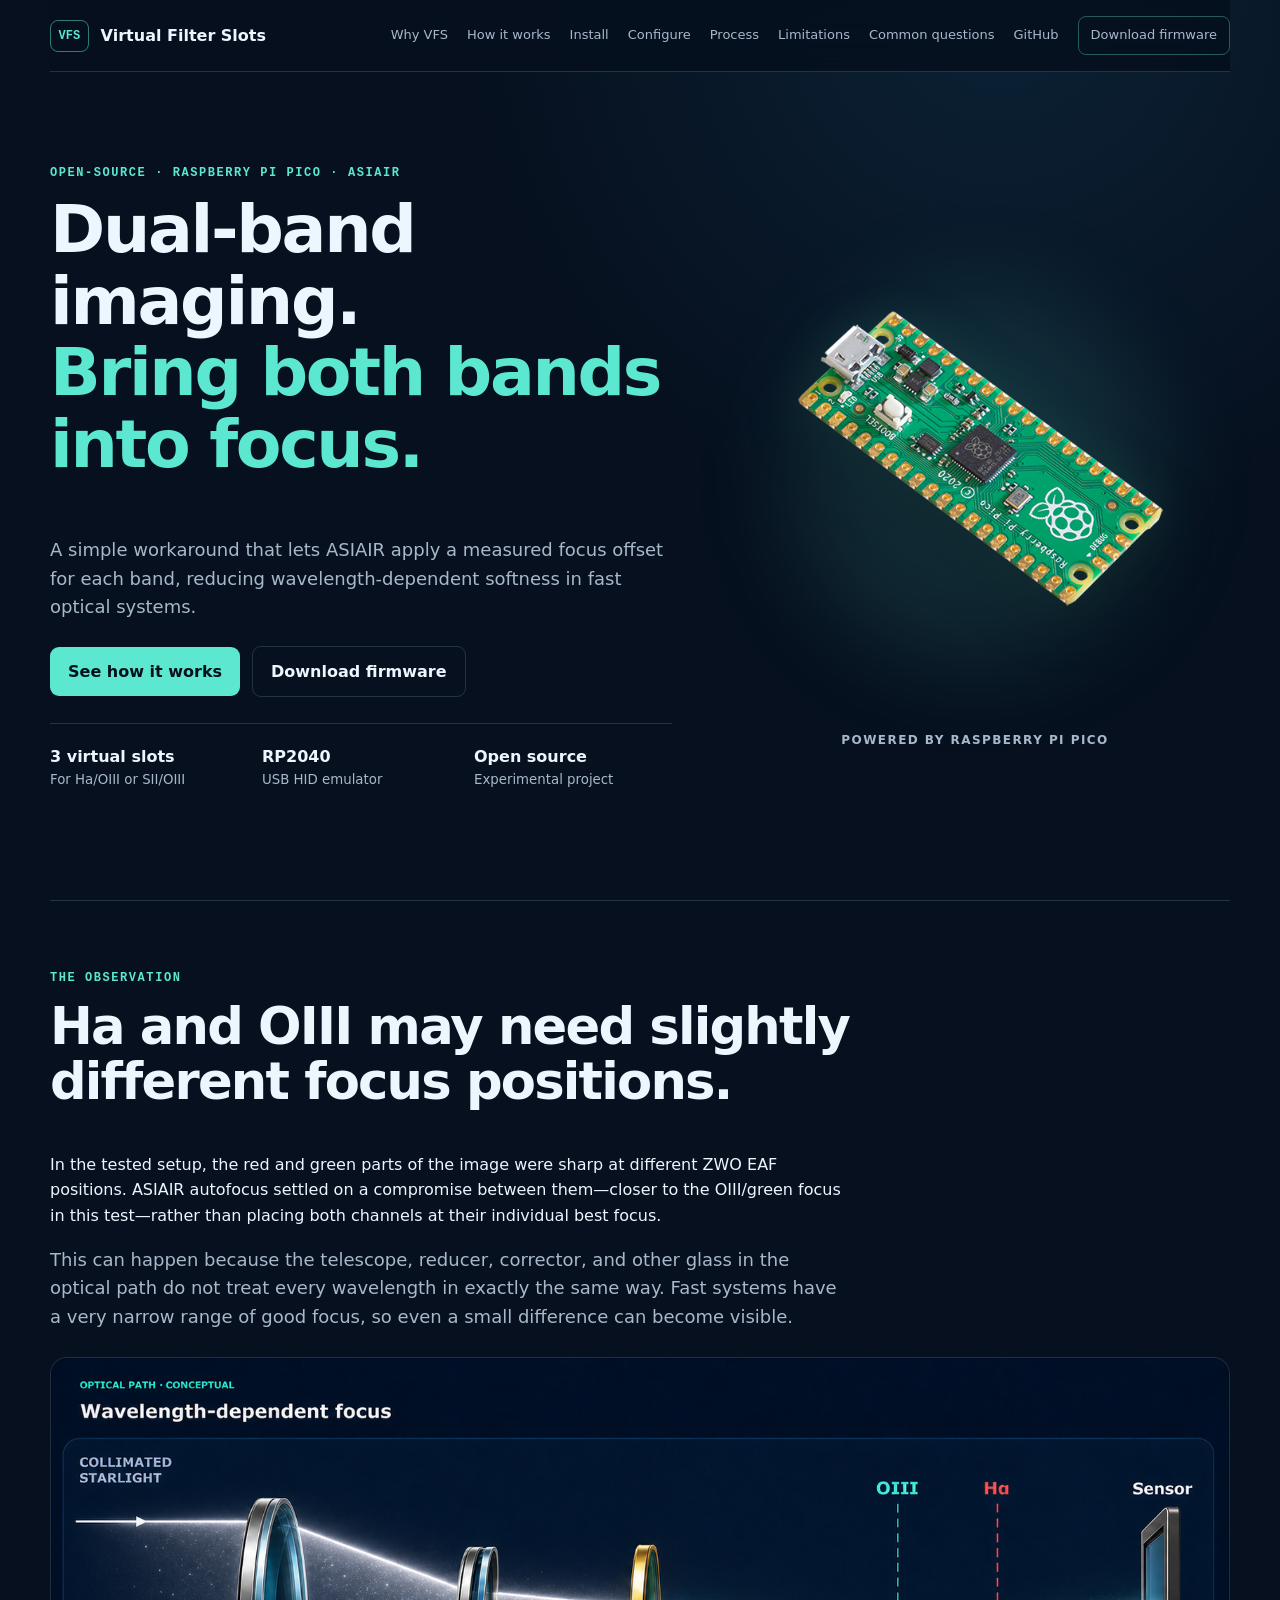
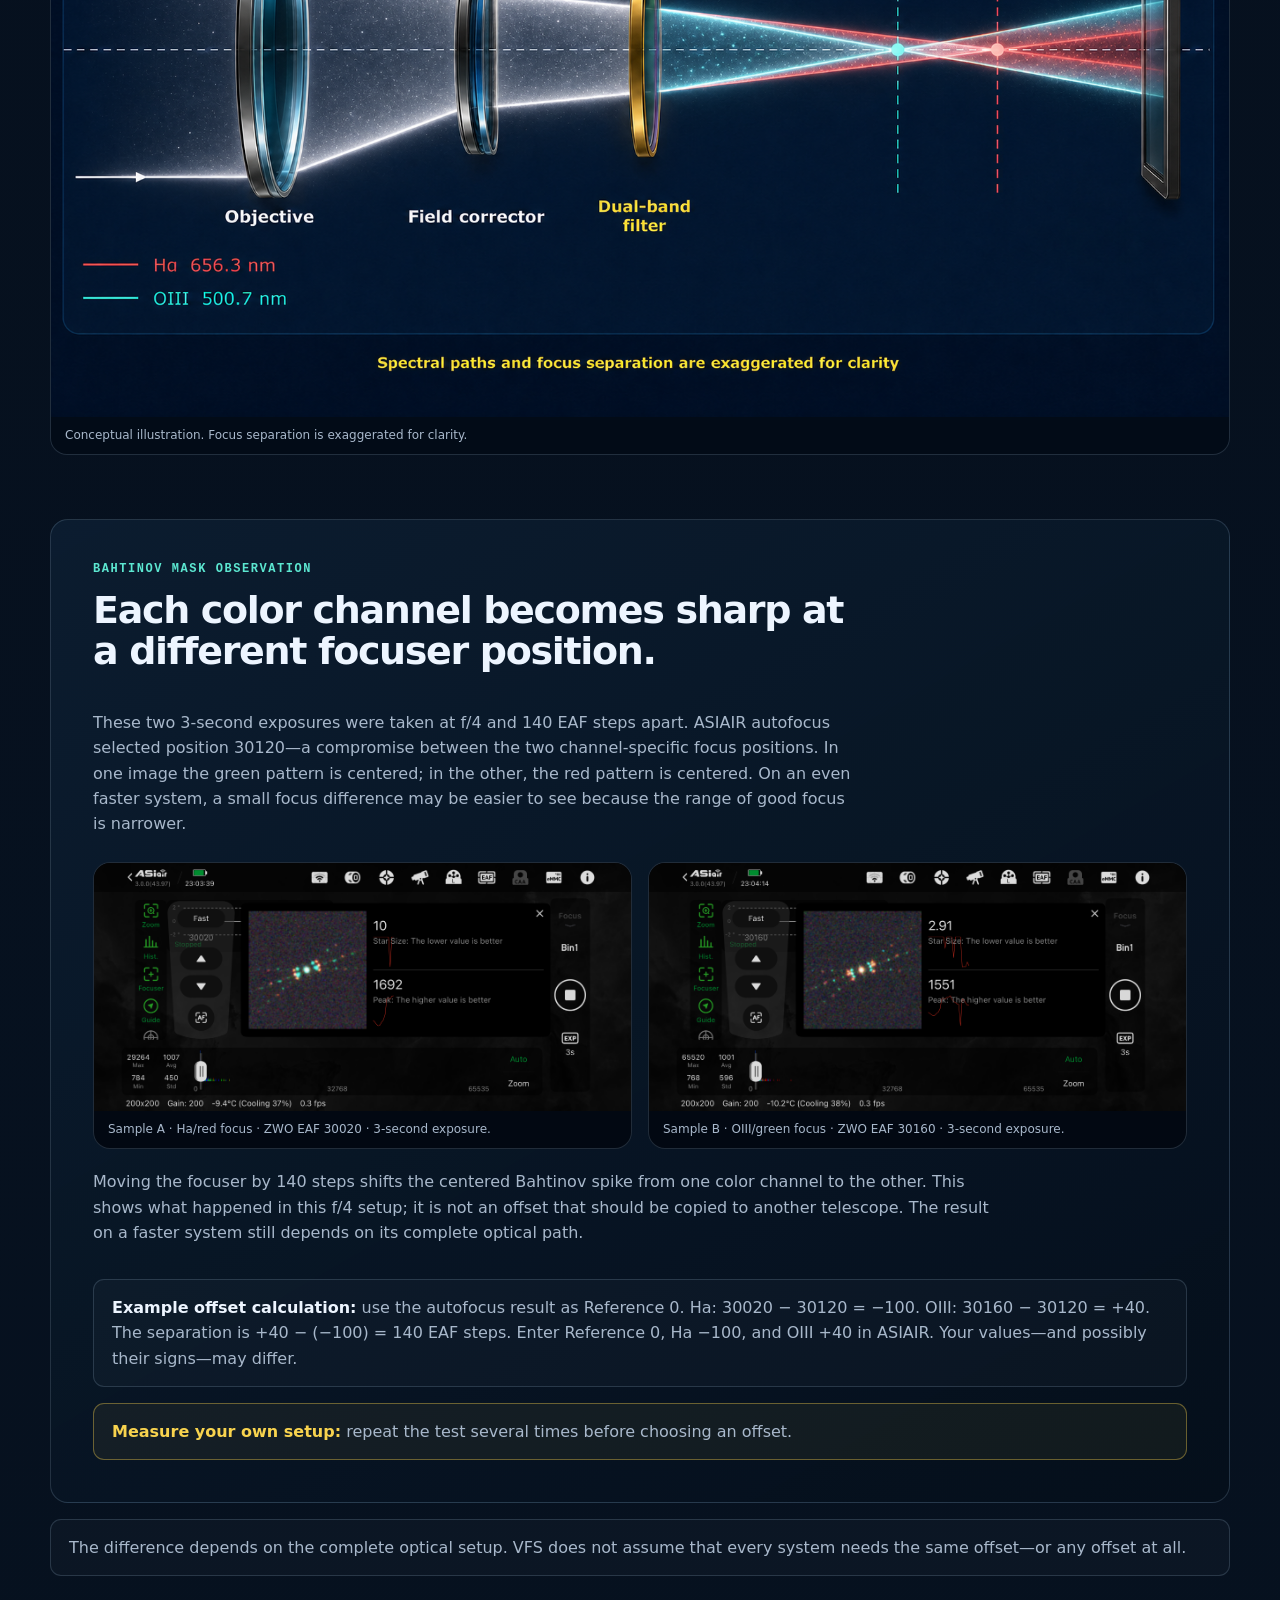
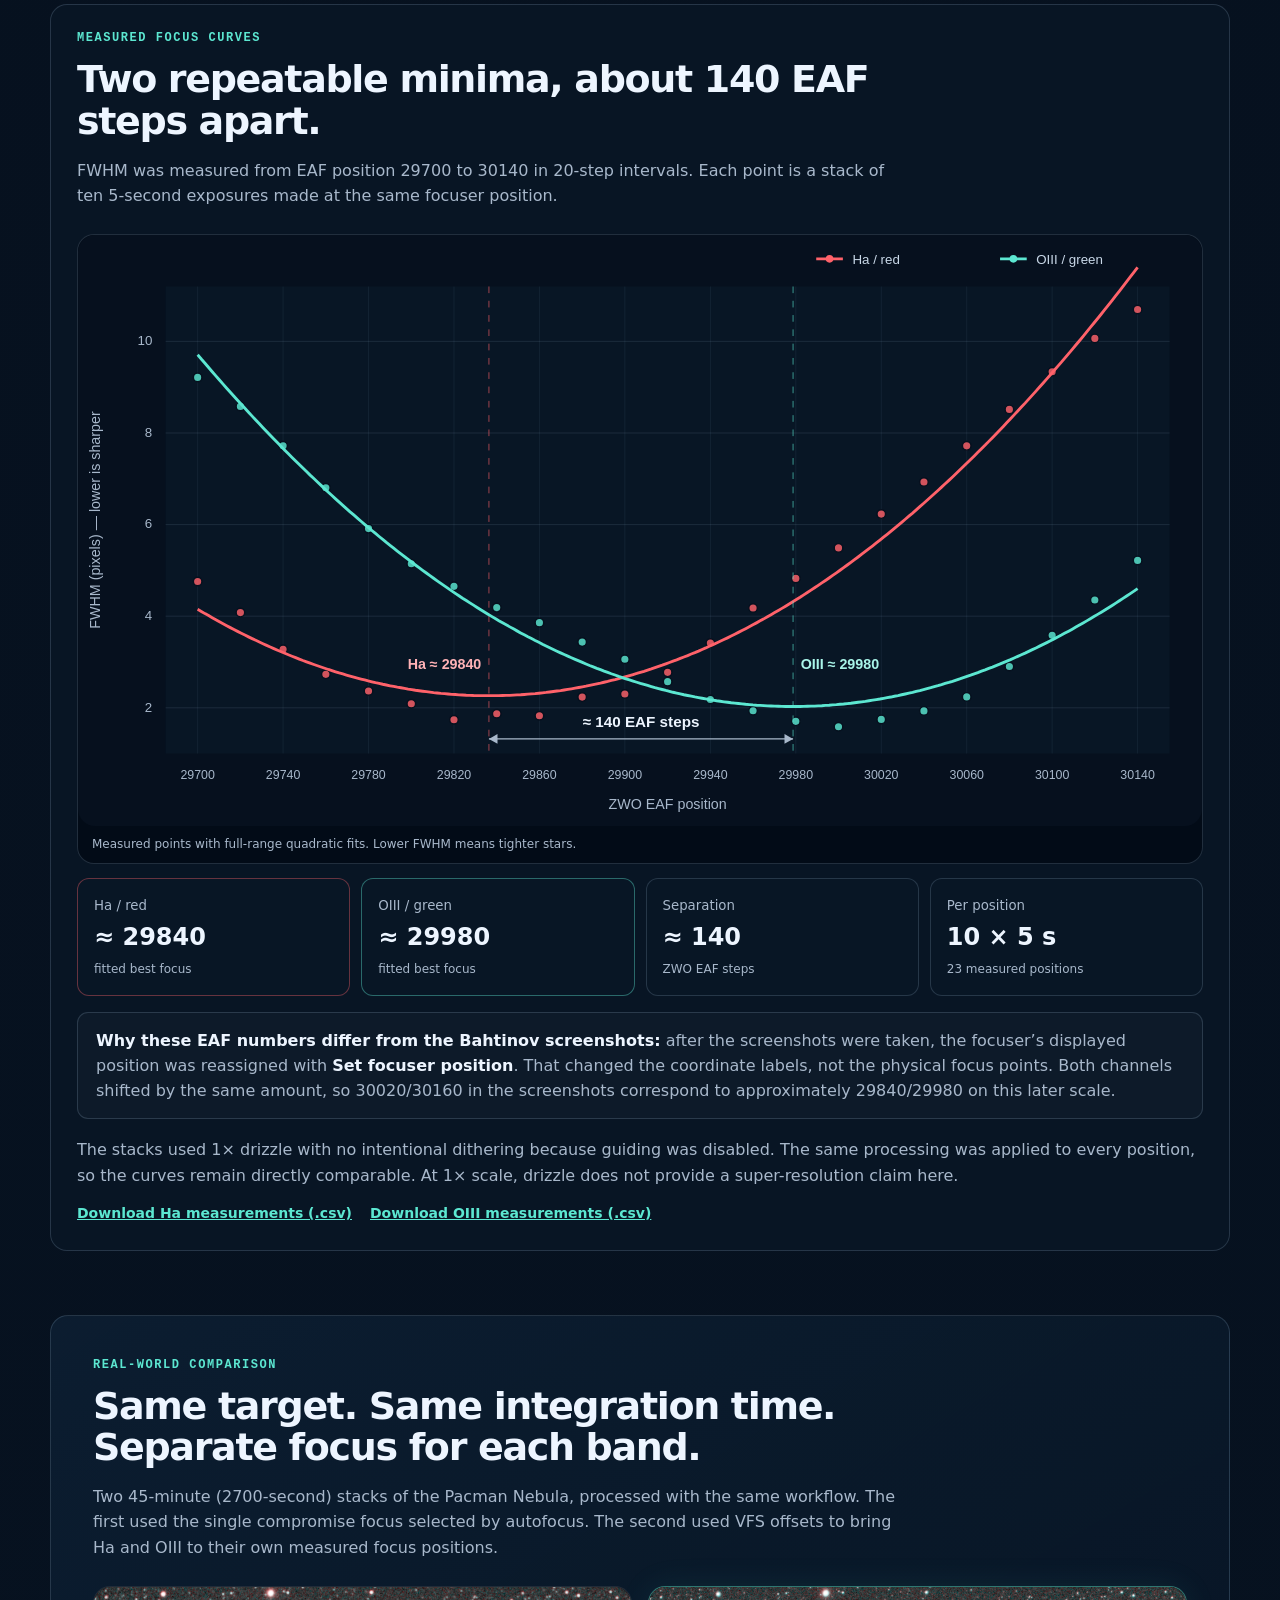
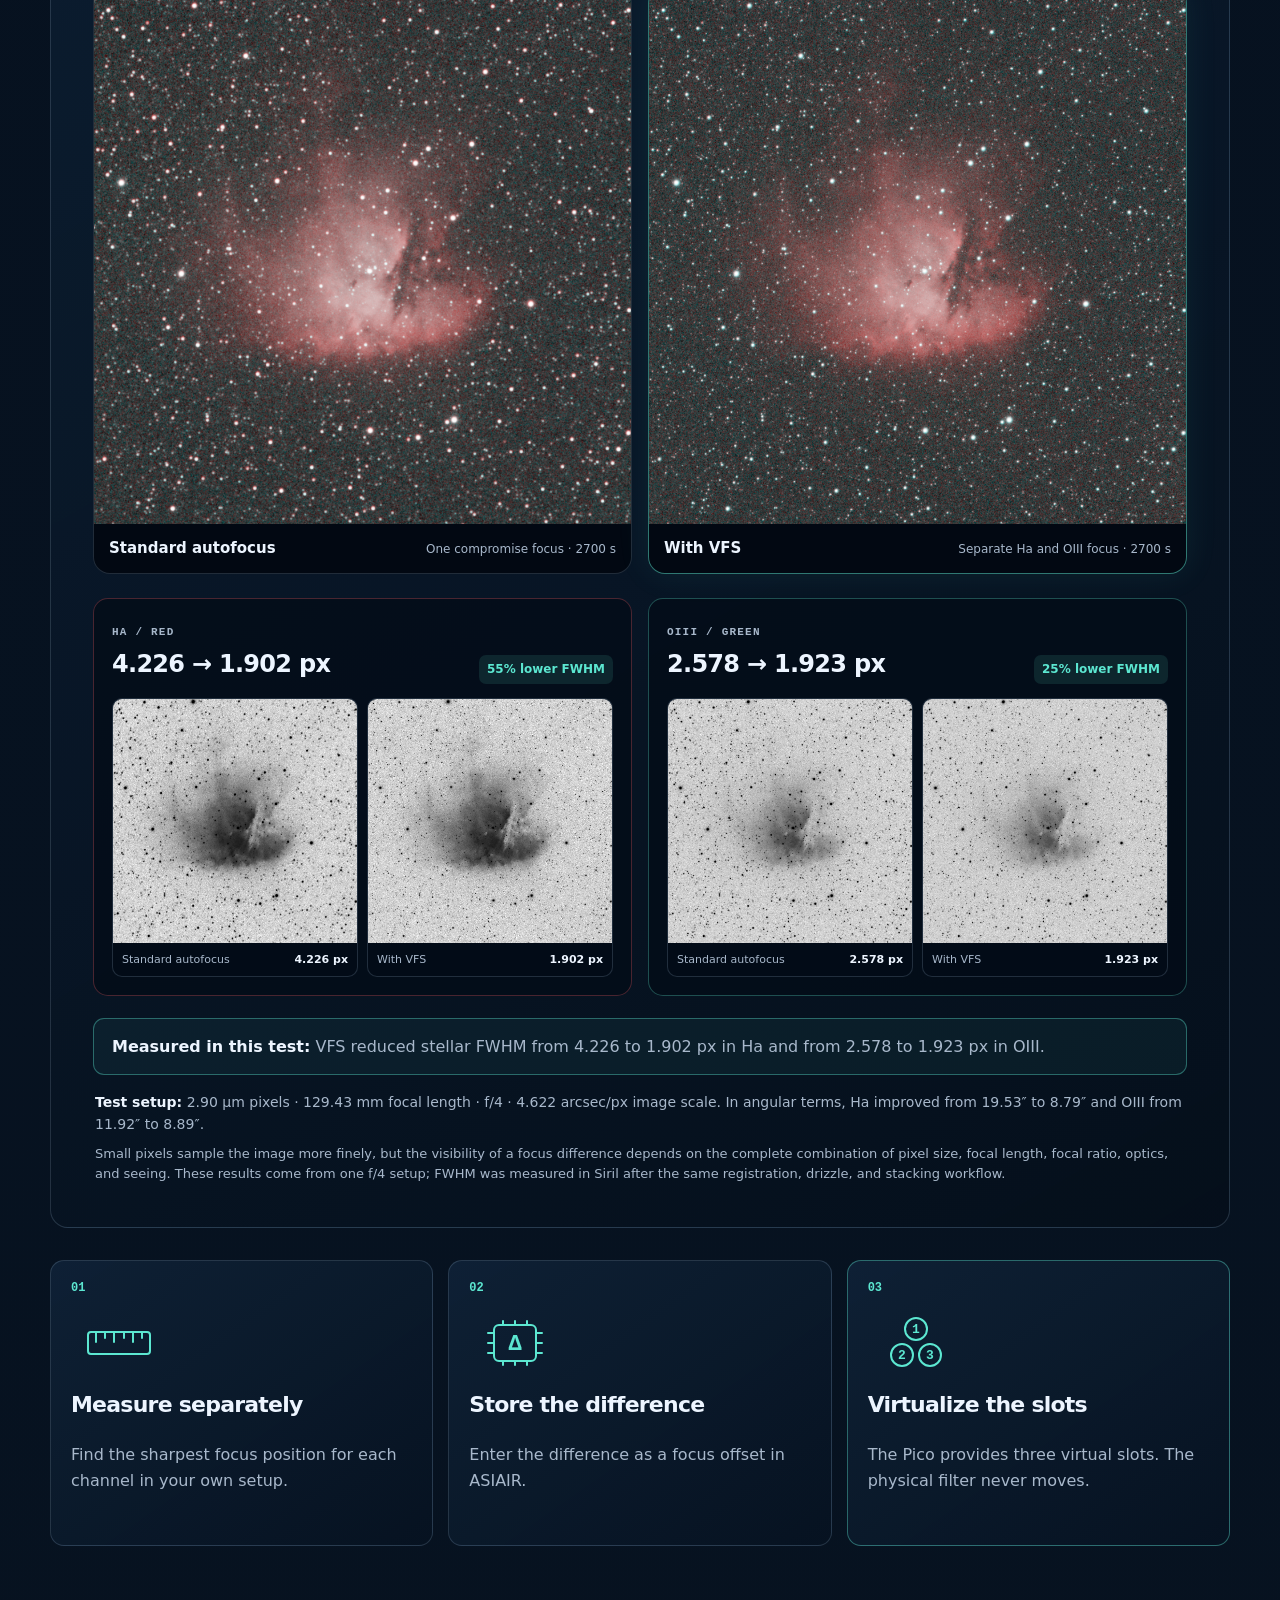
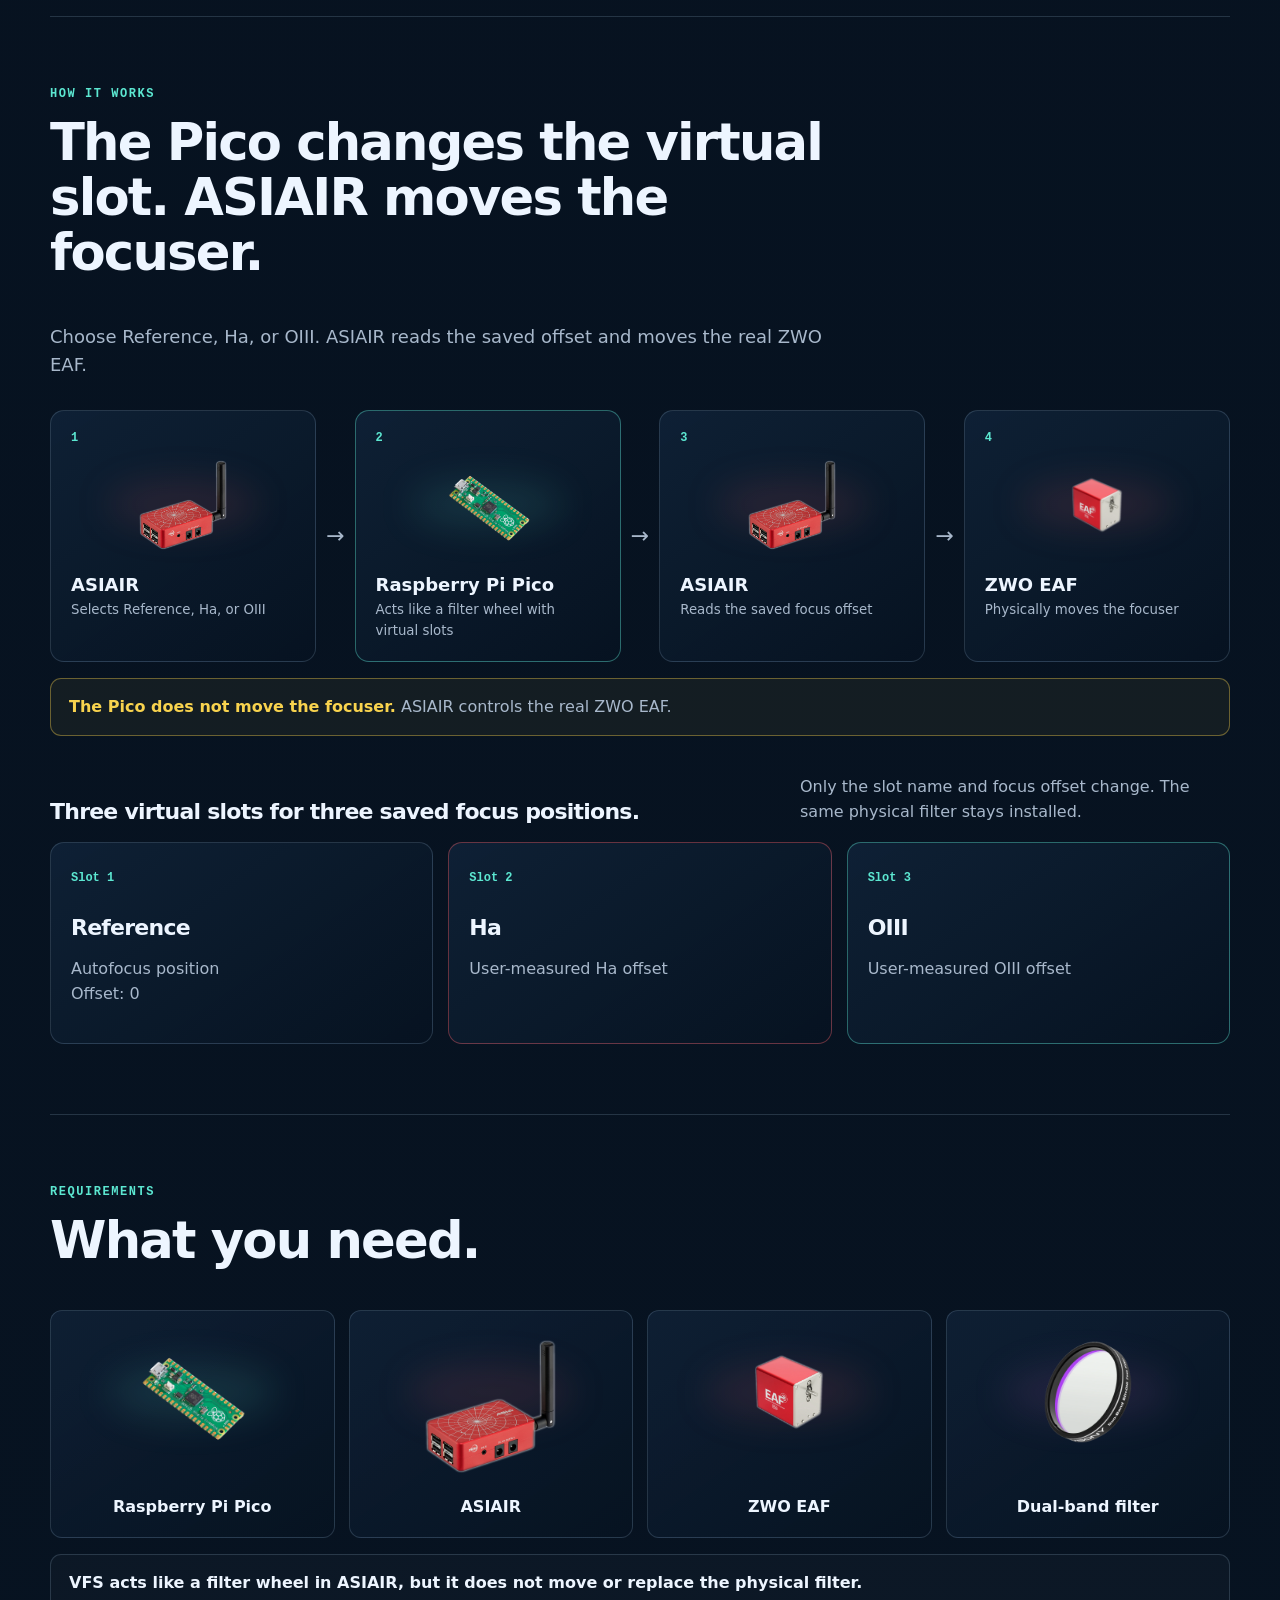
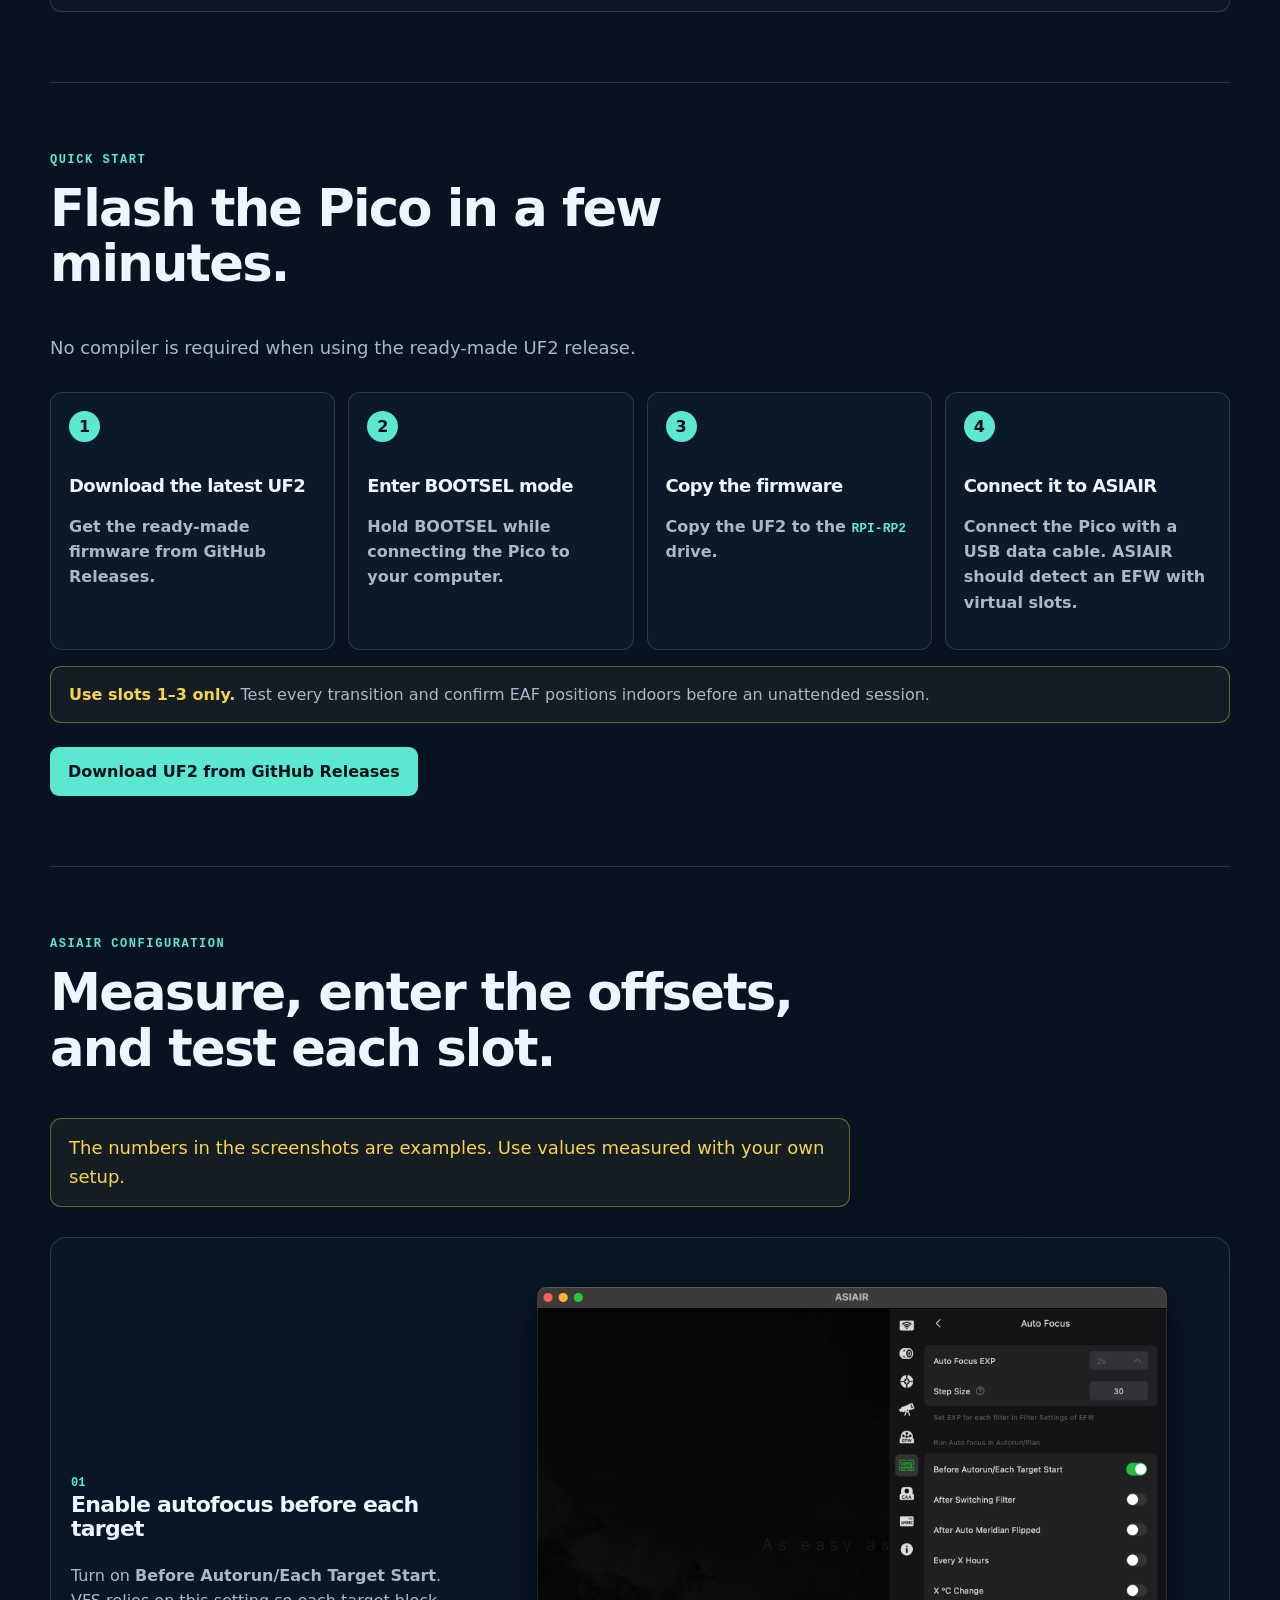
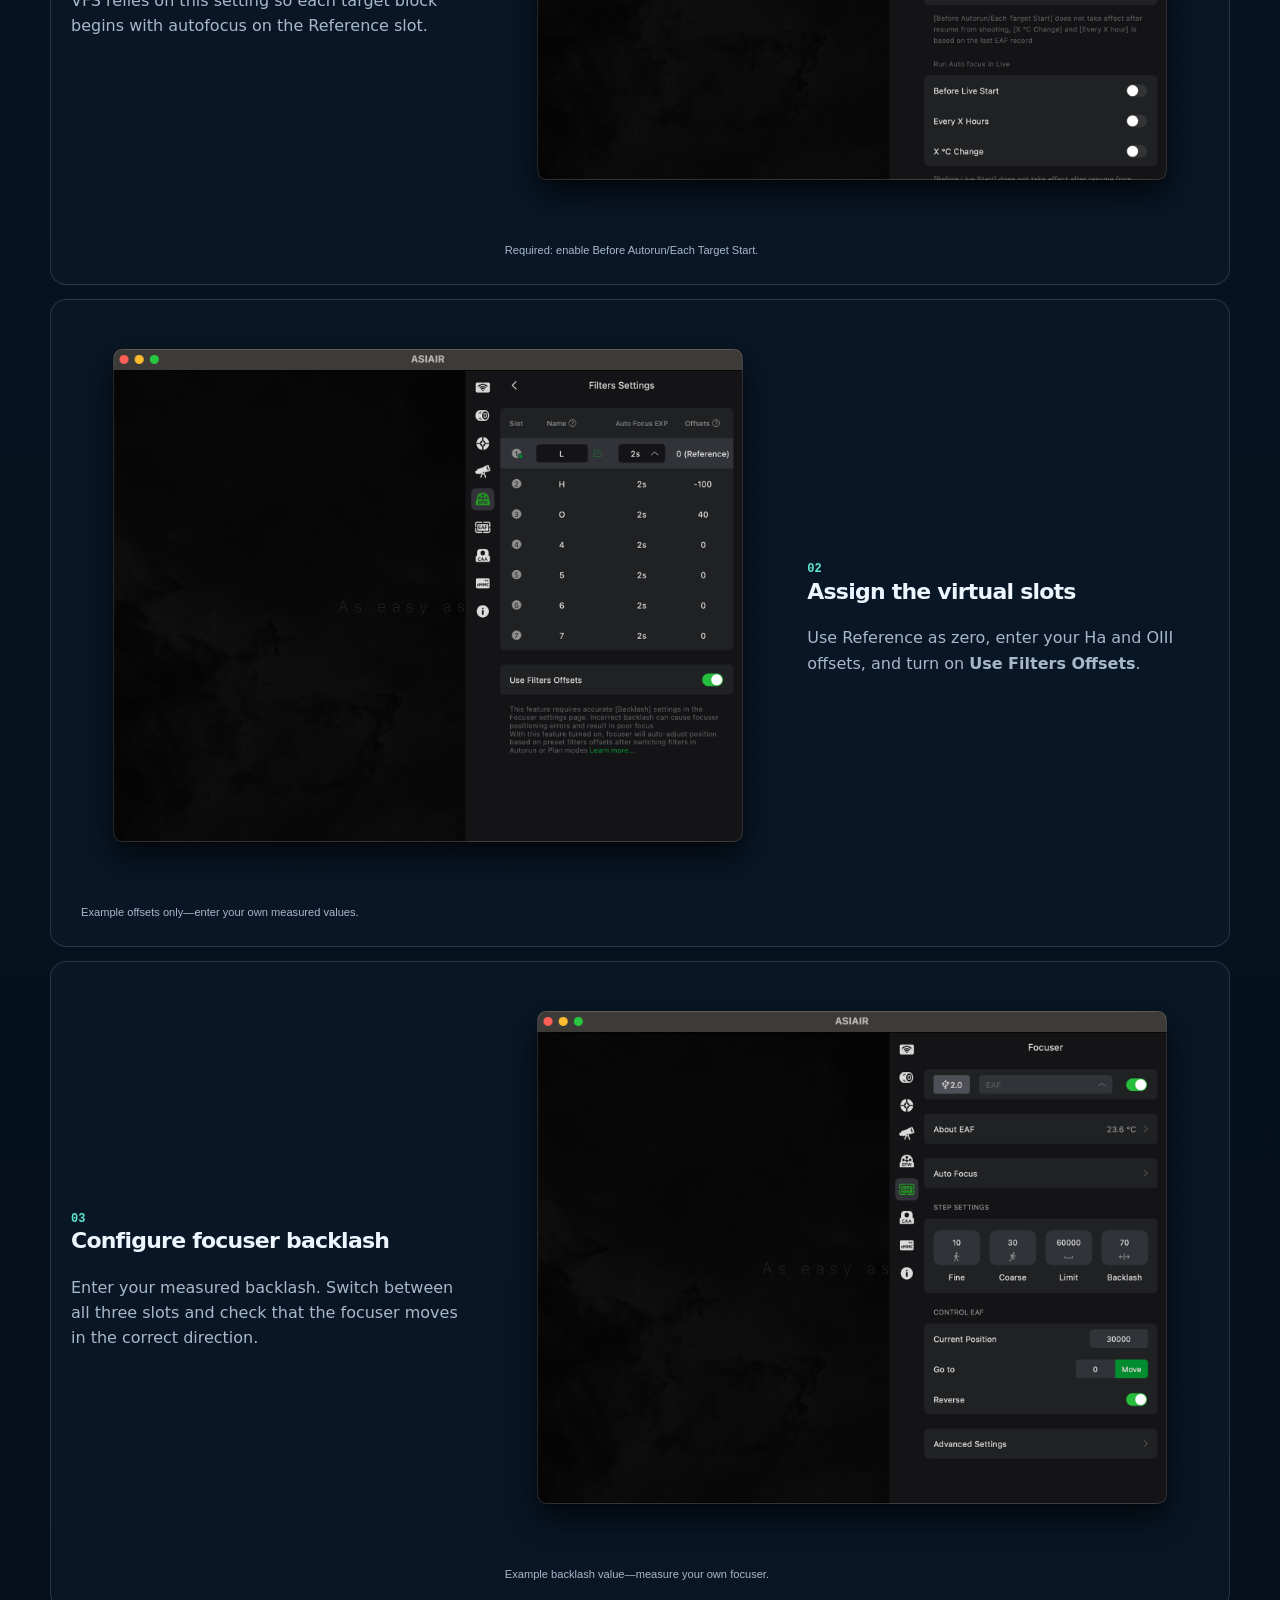
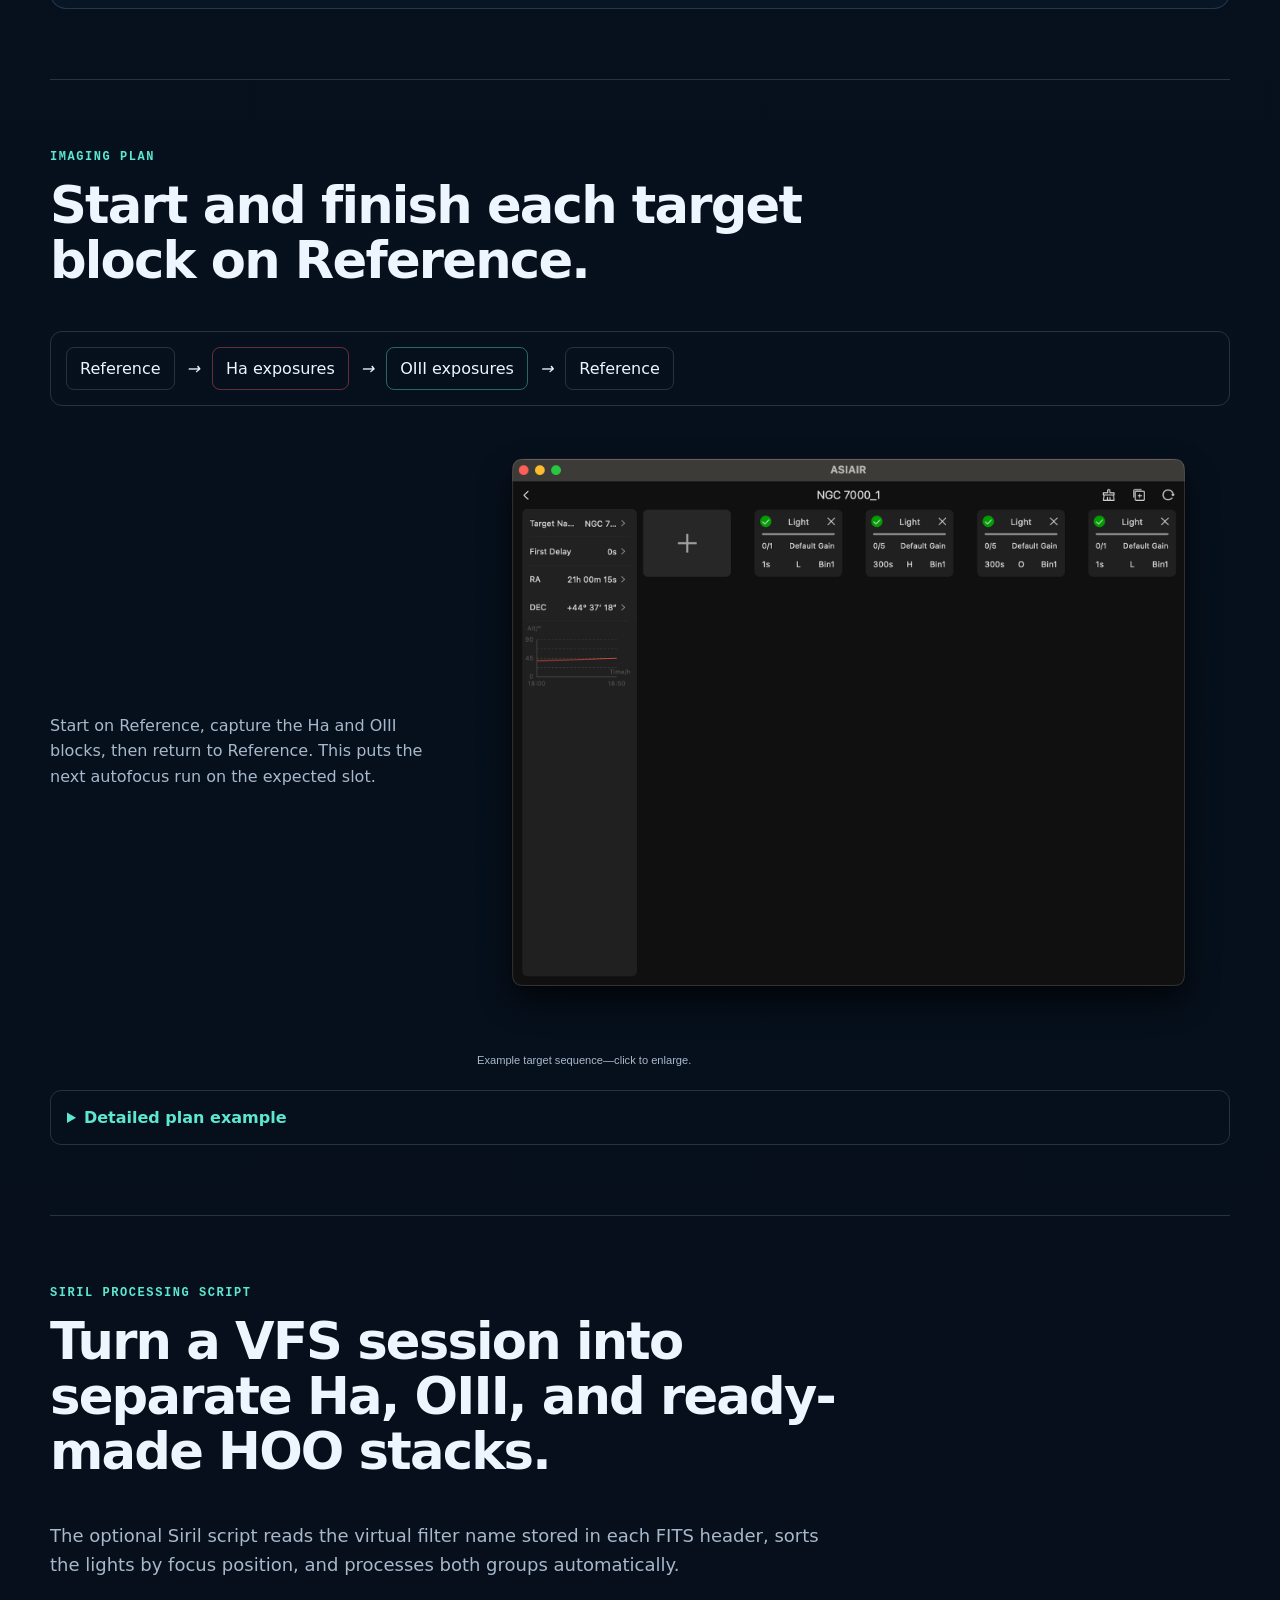
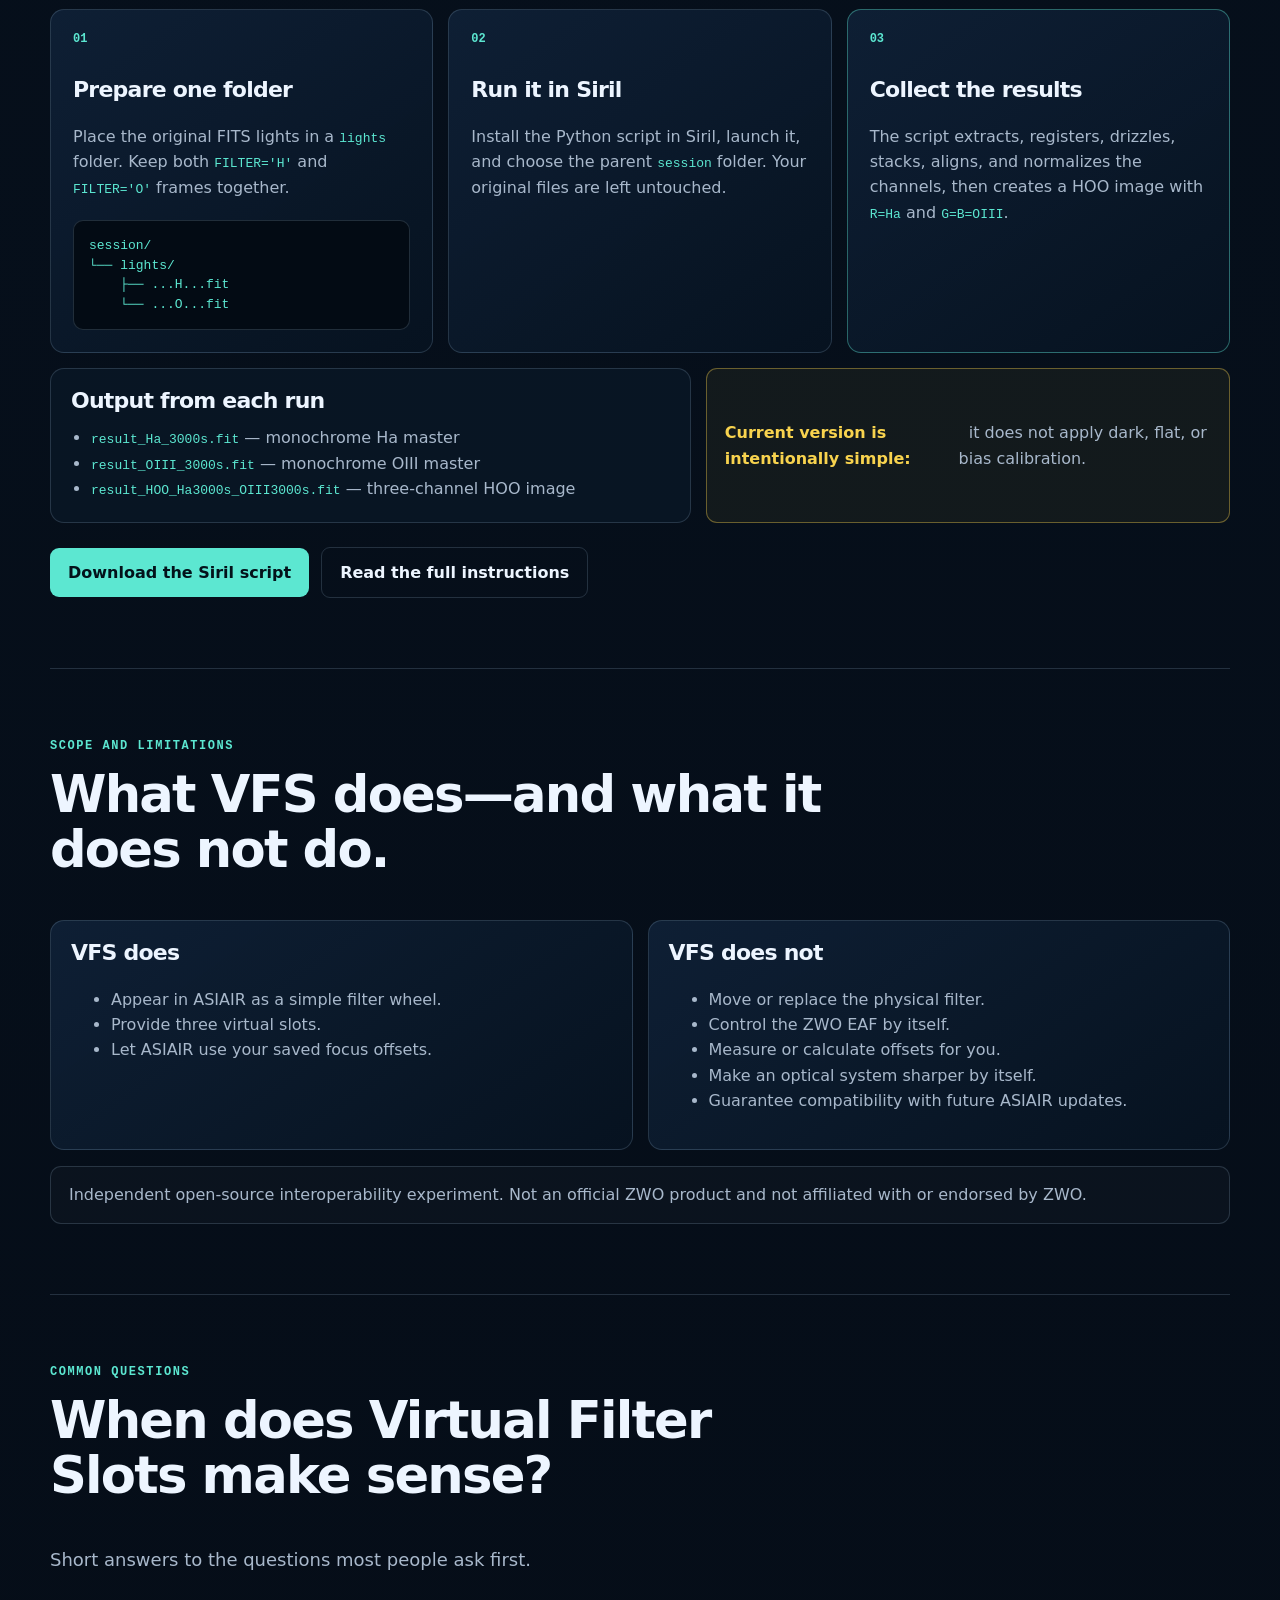
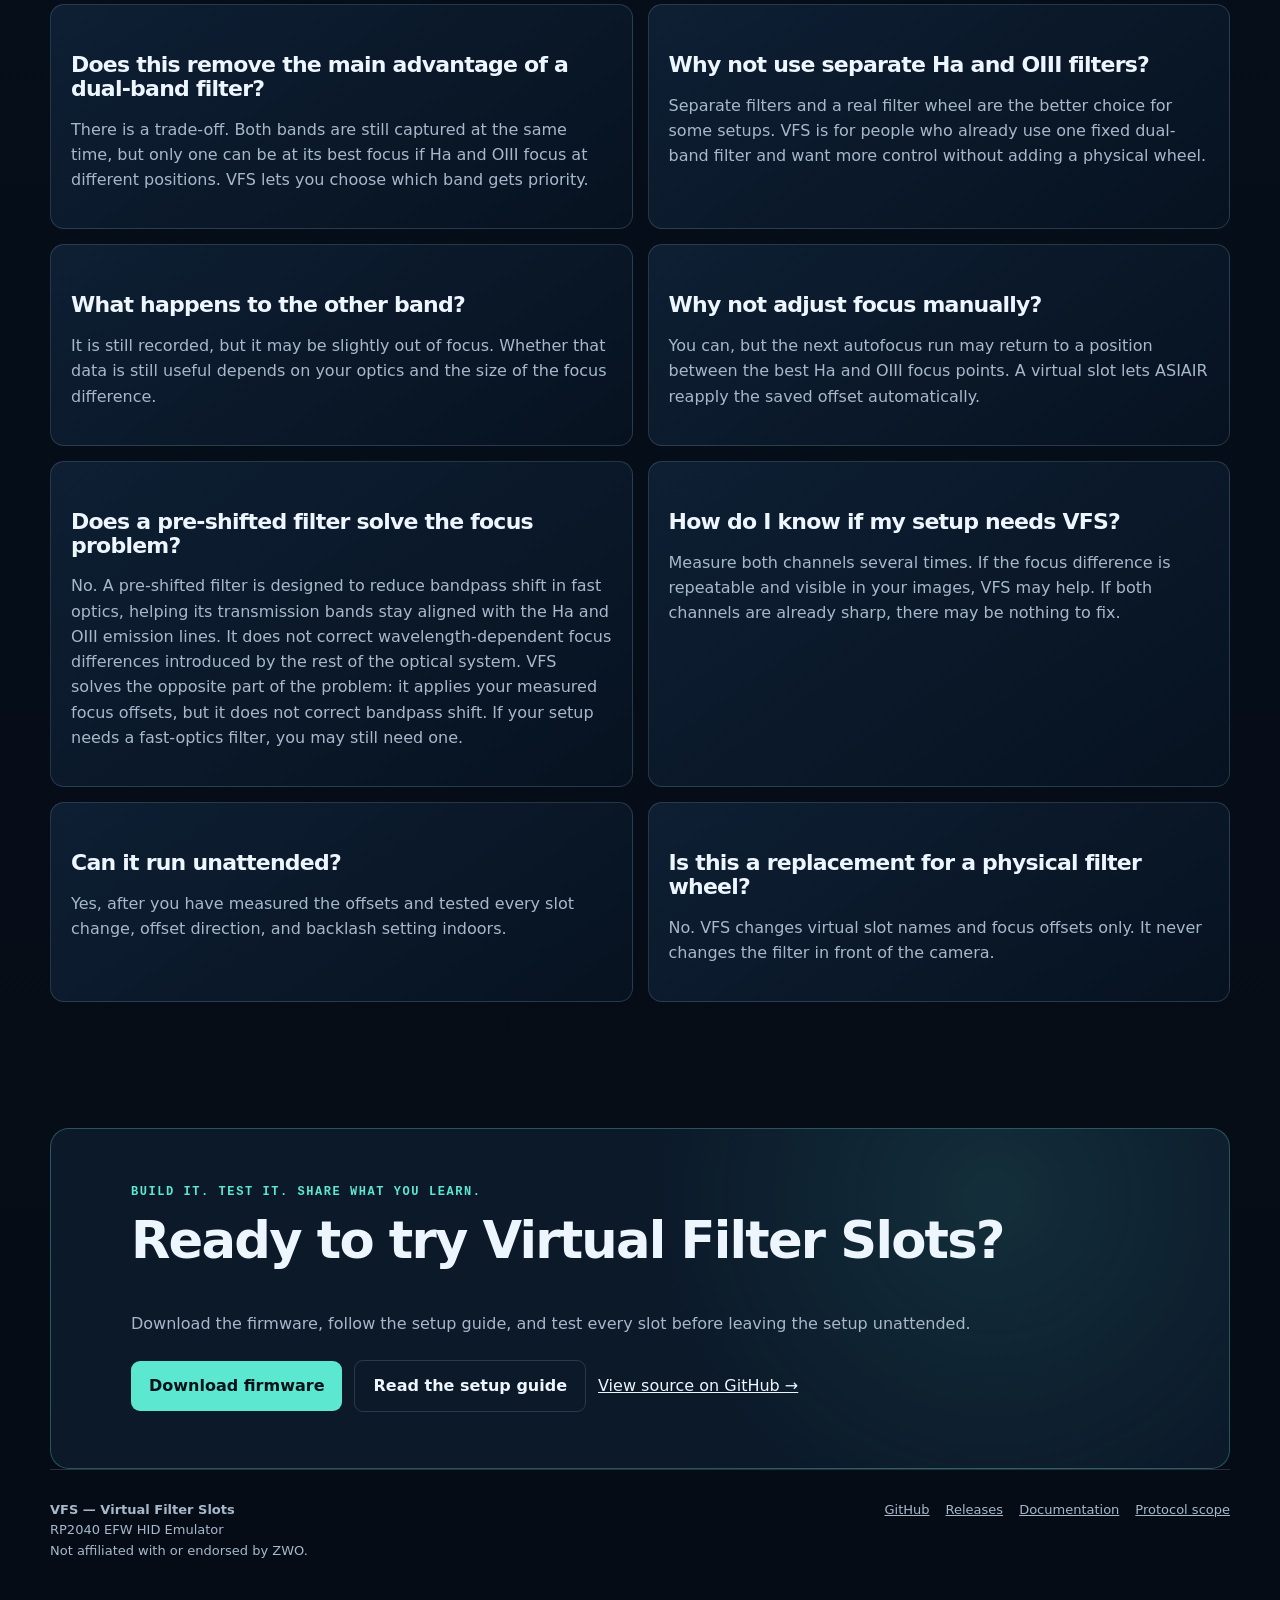
==== commit 550dc57d: "Update 45-minute VFS comparison" ====
--- a/docs/index.html
+++ b/docs/index.html
@@ -140,40 +140,40 @@
 <div class="results-heading">
 <p class="eye">Real-world comparison</p>
 <h3 id="results-comparison-title">Same target. Same integration time. Separate focus for each band.</h3>
-<p>Two 30-minute stacks of the Pacman Nebula, processed with the same workflow. The first used the single compromise focus selected by autofocus. The second used VFS offsets to bring Ha and OIII to their own measured focus positions.</p>
+<p>Two 45-minute (2700-second) stacks of the Pacman Nebula, processed with the same workflow. The first used the single compromise focus selected by autofocus. The second used VFS offsets to bring Ha and OIII to their own measured focus positions.</p>
 </div>
 <div class="result-pair color-result-pair">
 <figure class="result-card">
 <button class="image-button" type="button" data-src="assets/pacman-standard-color.png" data-alt="Expanded Pacman Nebula comparison image made with standard autofocus">
 <img src="assets/pacman-standard-color.png" alt="Pacman Nebula with standard autofocus">
 </button>
-<figcaption><strong>Standard autofocus</strong><span>One compromise focus · 30 min</span></figcaption>
+<figcaption><strong>Standard autofocus</strong><span>One compromise focus · 2700 s</span></figcaption>
 </figure>
 <figure class="result-card featured-result">
 <button class="image-button" type="button" data-src="assets/pacman-vfs-color.png" data-alt="Expanded Pacman Nebula comparison image made with VFS focus offsets">
 <img src="assets/pacman-vfs-color.png" alt="Pacman Nebula with separate VFS focus offsets">
 </button>
-<figcaption><strong>With VFS</strong><span>Separate Ha and OIII focus · 30 min</span></figcaption>
+<figcaption><strong>With VFS</strong><span>Separate Ha and OIII focus · 2700 s</span></figcaption>
 </figure>
 </div>
 <div class="channel-results">
 <article class="channel-result ha-result">
-<div class="channel-result-heading"><div><span class="channel-tag">Ha / red</span><h4>4.21 → 2.05 px</h4></div><strong class="improvement">51% lower FWHM</strong></div>
+<div class="channel-result-heading"><div><span class="channel-tag">Ha / red</span><h4>4.226 → 1.902 px</h4></div><strong class="improvement">55% lower FWHM</strong></div>
 <div class="result-pair channel-result-pair">
-<figure><img class="channel-image" src="assets/pacman-standard-ha.png" alt="Ha channel without VFS, FWHM 4.21 pixels"><figcaption>Standard autofocus <b>4.21 px</b></figcaption></figure>
-<figure><img class="channel-image" src="assets/pacman-vfs-ha.png" alt="Ha channel with VFS, FWHM 2.05 pixels"><figcaption>With VFS <b>2.05 px</b></figcaption></figure>
+<figure><img class="channel-image" src="assets/pacman-standard-ha.png" alt="Ha channel without VFS, FWHM 4.226 pixels"><figcaption>Standard autofocus <b>4.226 px</b></figcaption></figure>
+<figure><img class="channel-image" src="assets/pacman-vfs-ha.png" alt="Ha channel with VFS, FWHM 1.902 pixels"><figcaption>With VFS <b>1.902 px</b></figcaption></figure>
 </div>
 </article>
 <article class="channel-result oiii-result">
-<div class="channel-result-heading"><div><span class="channel-tag">OIII / green</span><h4>2.28 → 1.89 px</h4></div><strong class="improvement">17% lower FWHM</strong></div>
+<div class="channel-result-heading"><div><span class="channel-tag">OIII / green</span><h4>2.578 → 1.923 px</h4></div><strong class="improvement">25% lower FWHM</strong></div>
 <div class="result-pair channel-result-pair">
-<figure><img class="channel-image" src="assets/pacman-standard-oiii.png" alt="OIII channel without VFS, FWHM 2.28 pixels"><figcaption>Standard autofocus <b>2.28 px</b></figcaption></figure>
-<figure><img class="channel-image" src="assets/pacman-vfs-oiii.png" alt="OIII channel with VFS, FWHM 1.89 pixels"><figcaption>With VFS <b>1.89 px</b></figcaption></figure>
-</div>
-</article>
-</div>
-<aside class="result-summary"><strong>Measured in this test:</strong> VFS reduced stellar FWHM from 4.21 to 2.05 px in Ha and from 2.28 to 1.89 px in OIII.</aside>
-<p class="result-setup"><strong>Test setup:</strong> 2.90 µm pixels · 129.43 mm focal length · f/4 · 4.622 arcsec/px image scale. In angular terms, Ha improved from 19.46″ to 9.48″ and OIII from 10.54″ to 8.74″.</p>
+<figure><img class="channel-image" src="assets/pacman-standard-oiii.png" alt="OIII channel without VFS, FWHM 2.578 pixels"><figcaption>Standard autofocus <b>2.578 px</b></figcaption></figure>
+<figure><img class="channel-image" src="assets/pacman-vfs-oiii.png" alt="OIII channel with VFS, FWHM 1.923 pixels"><figcaption>With VFS <b>1.923 px</b></figcaption></figure>
+</div>
+</article>
+</div>
+<aside class="result-summary"><strong>Measured in this test:</strong> VFS reduced stellar FWHM from 4.226 to 1.902 px in Ha and from 2.578 to 1.923 px in OIII.</aside>
+<p class="result-setup"><strong>Test setup:</strong> 2.90 µm pixels · 129.43 mm focal length · f/4 · 4.622 arcsec/px image scale. In angular terms, Ha improved from 19.53″ to 8.79″ and OIII from 11.92″ to 8.89″.</p>
 <p class="result-caveat">Small pixels sample the image more finely, but the visibility of a focus difference depends on the complete combination of pixel size, focal length, focal ratio, optics, and seeing. These results come from one f/4 setup; FWHM was measured in Siril after the same registration, drizzle, and stacking workflow.</p>
 </section>
 <div class="cards three observation-steps">
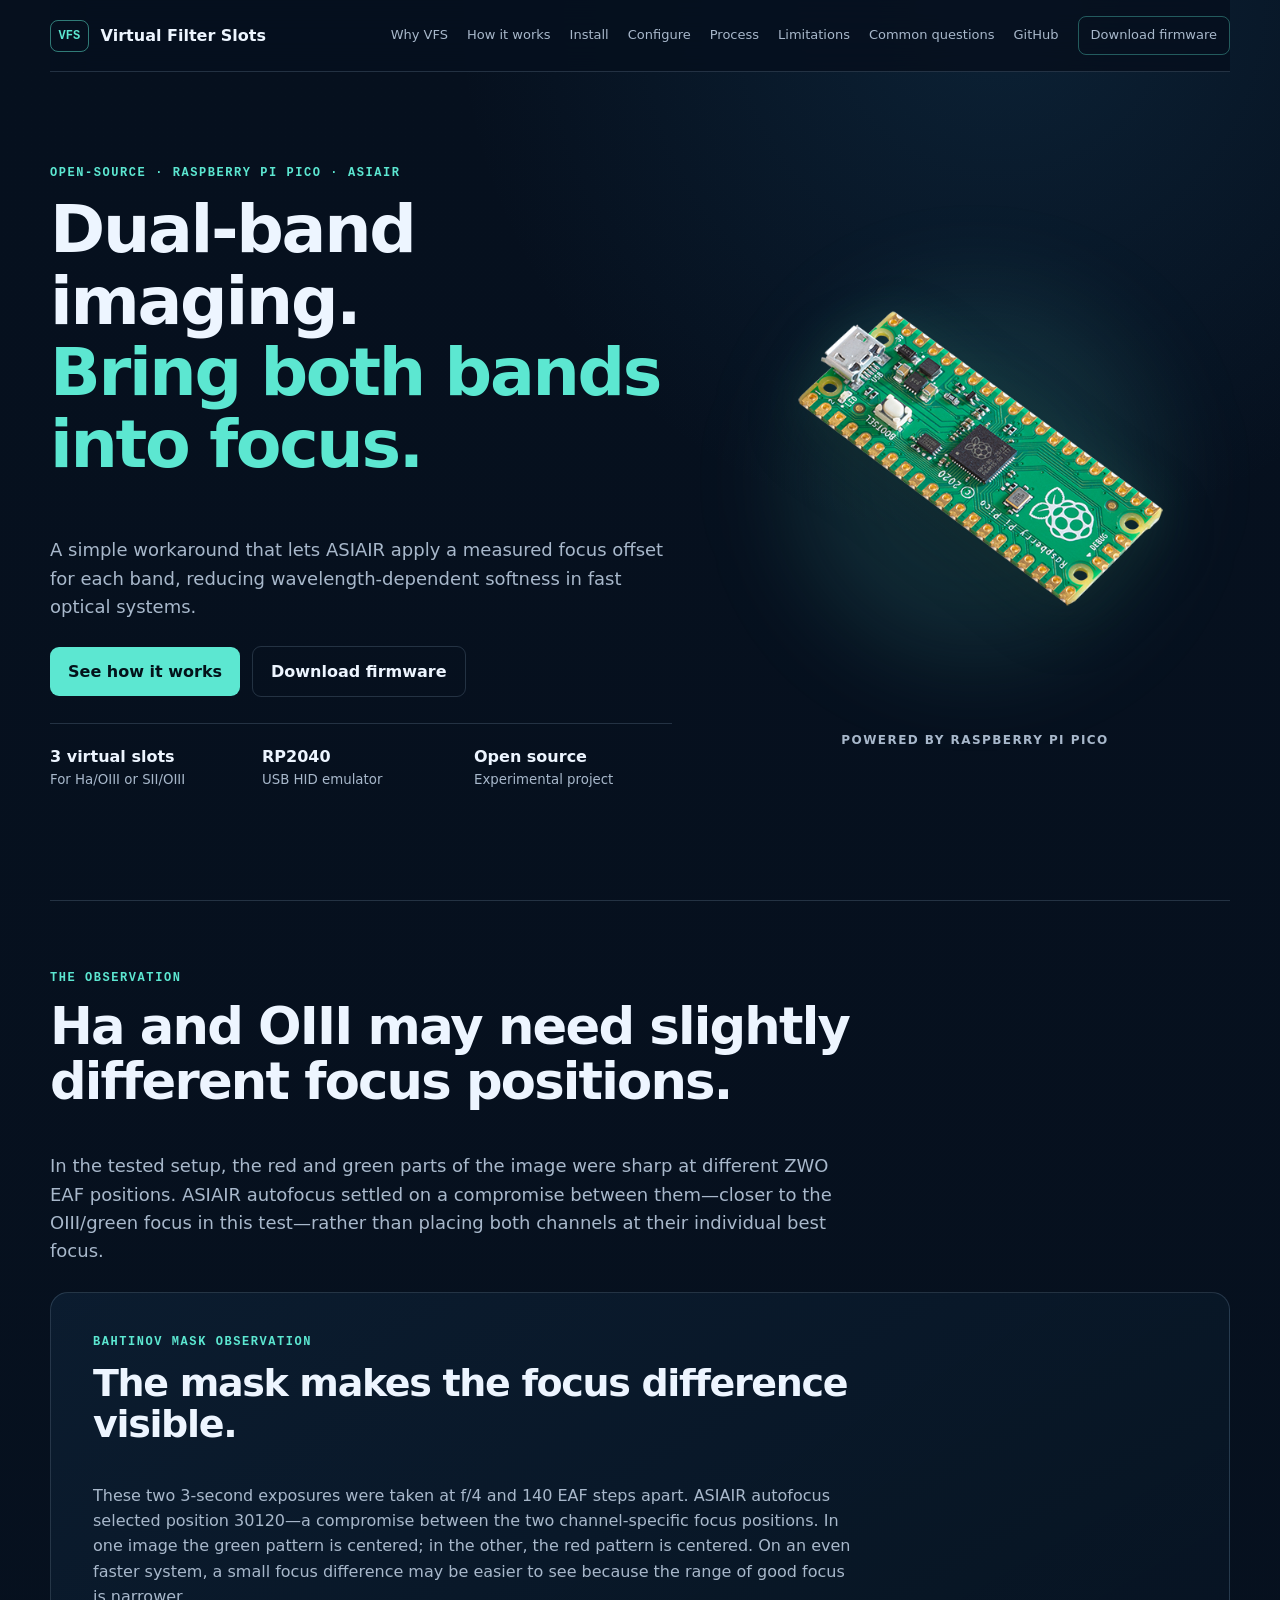
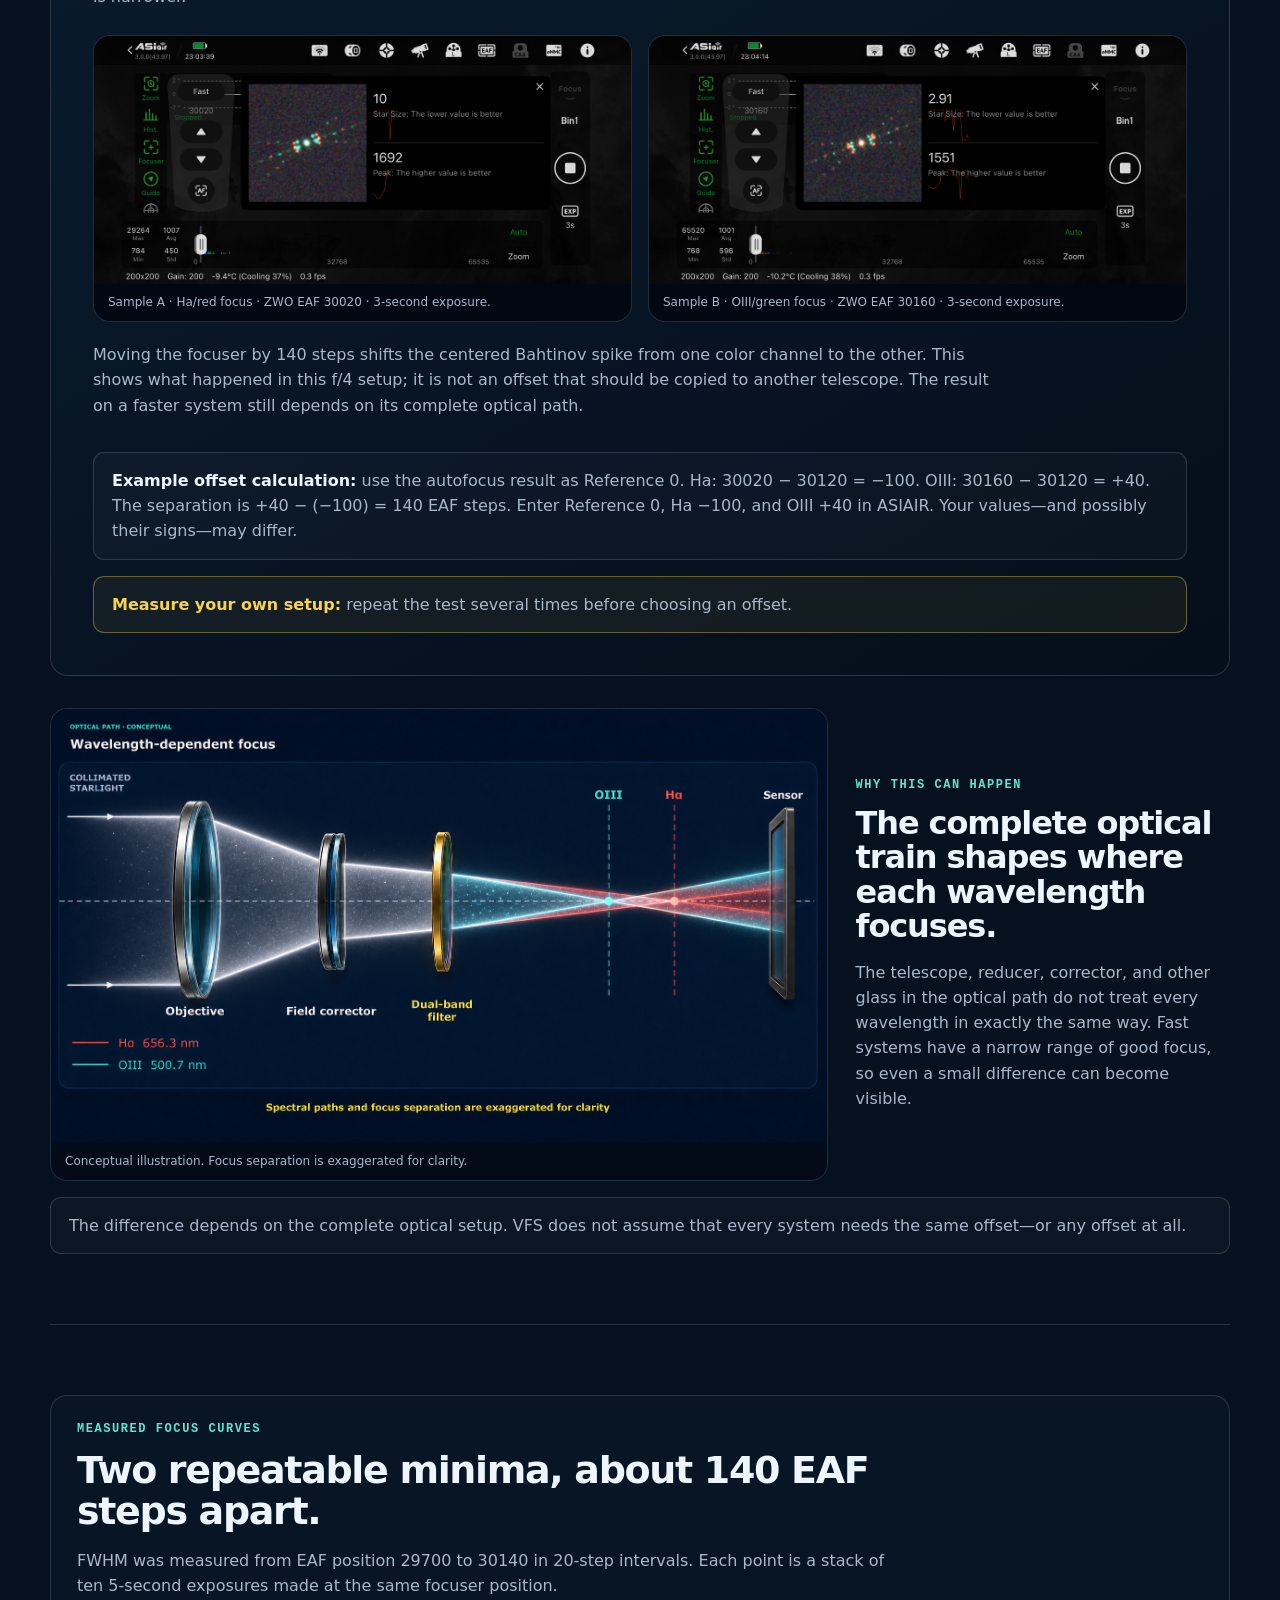
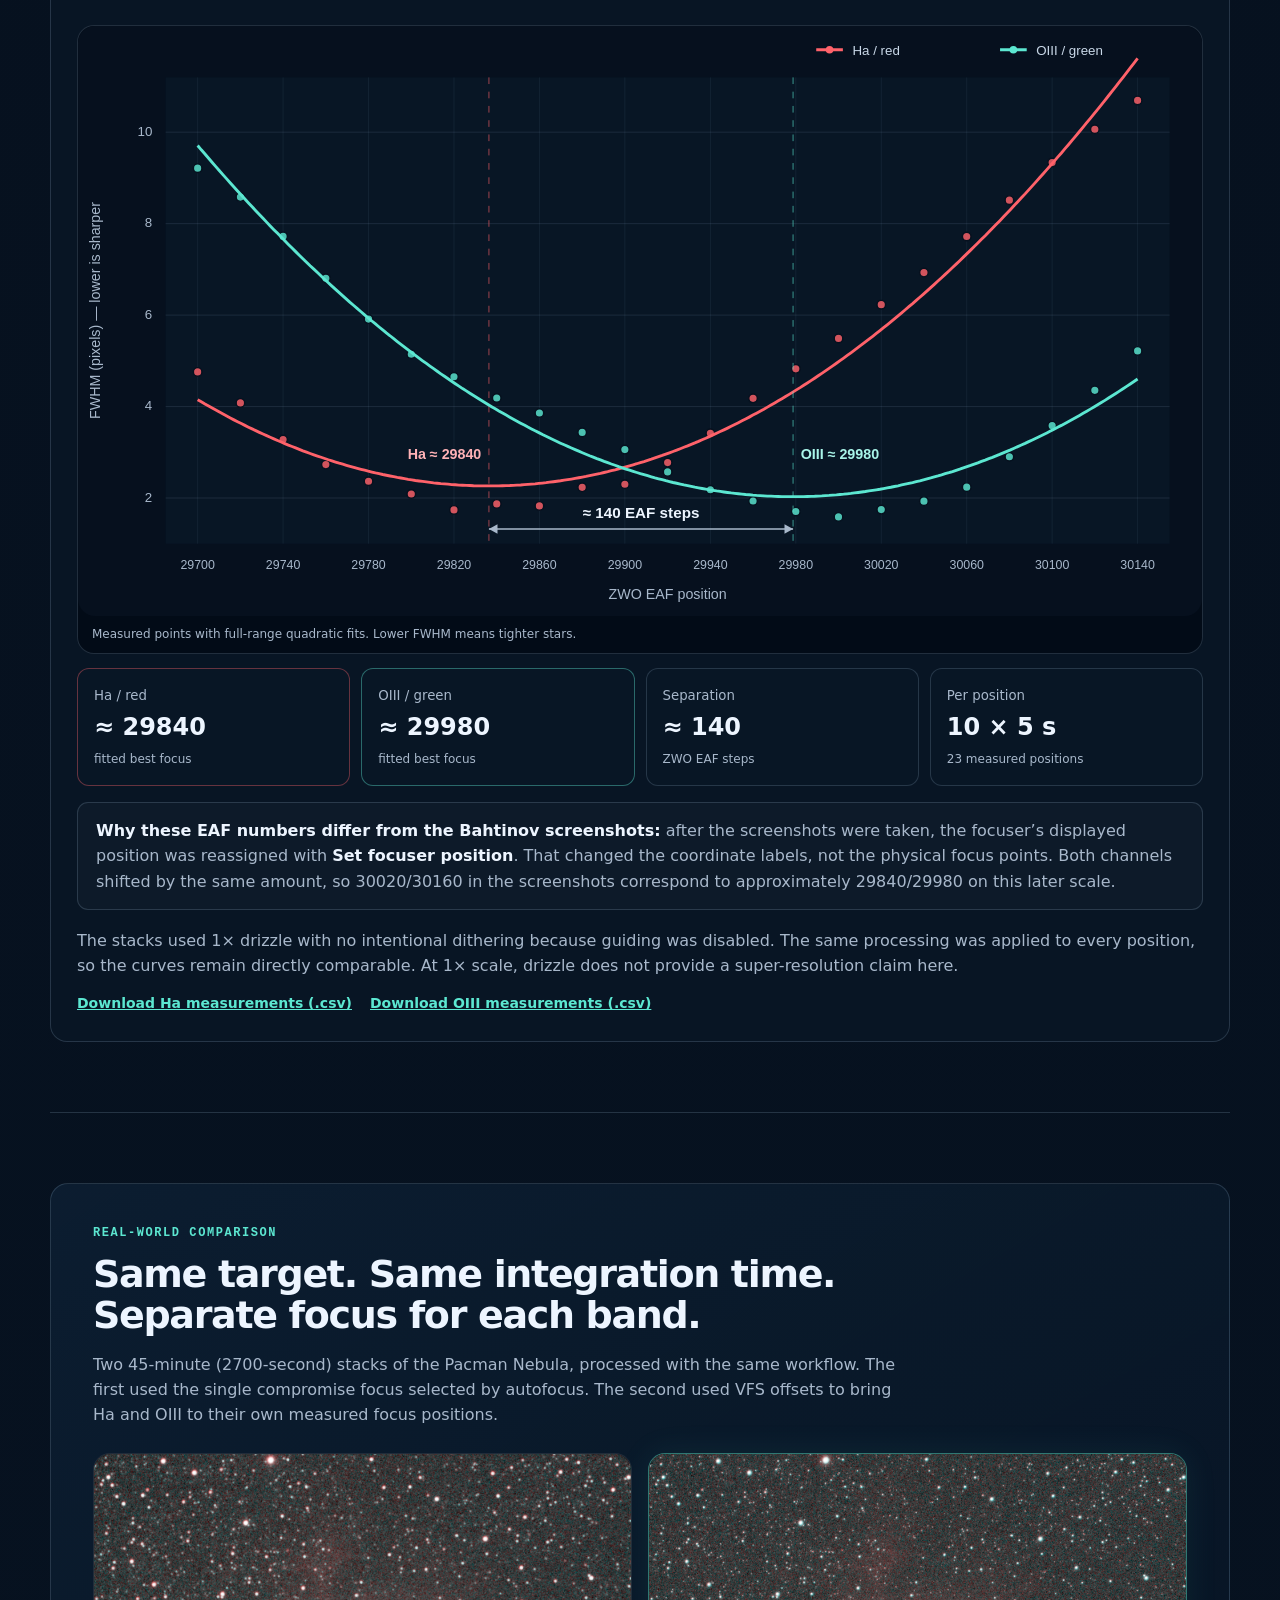
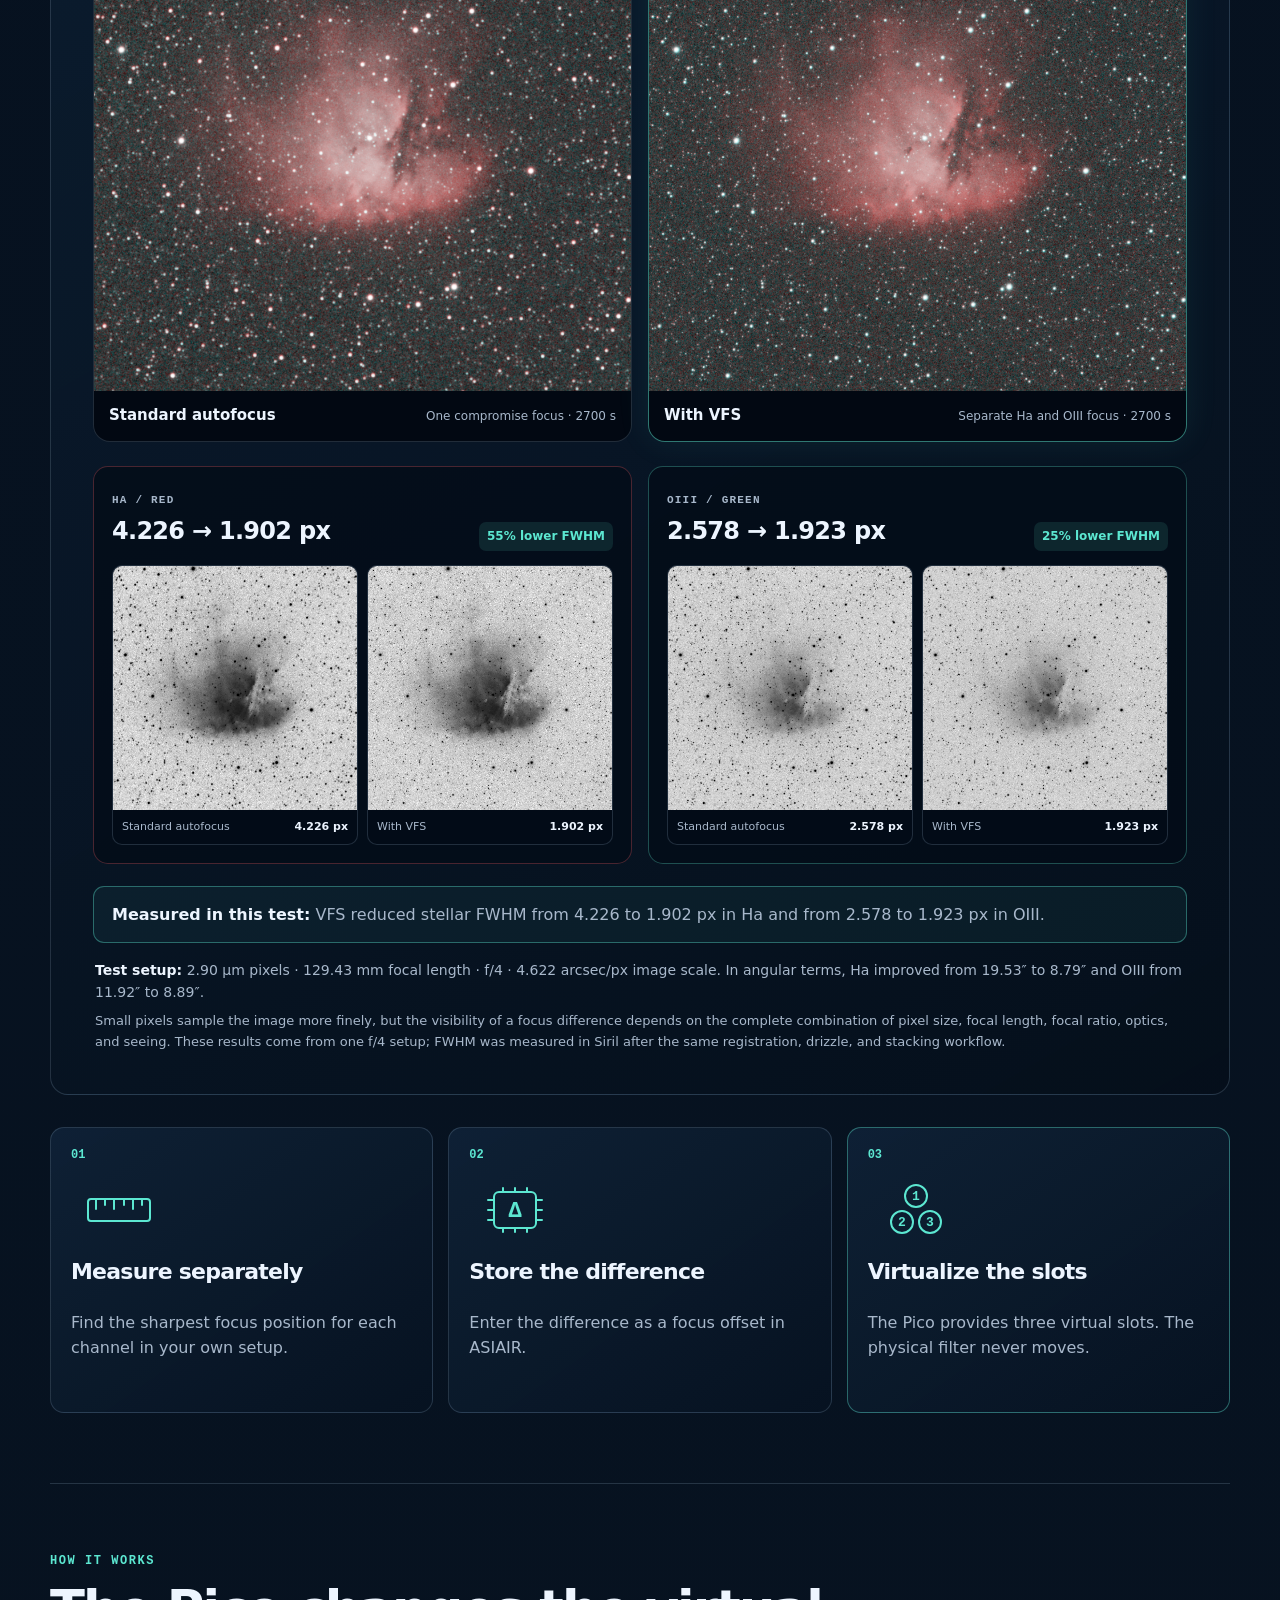
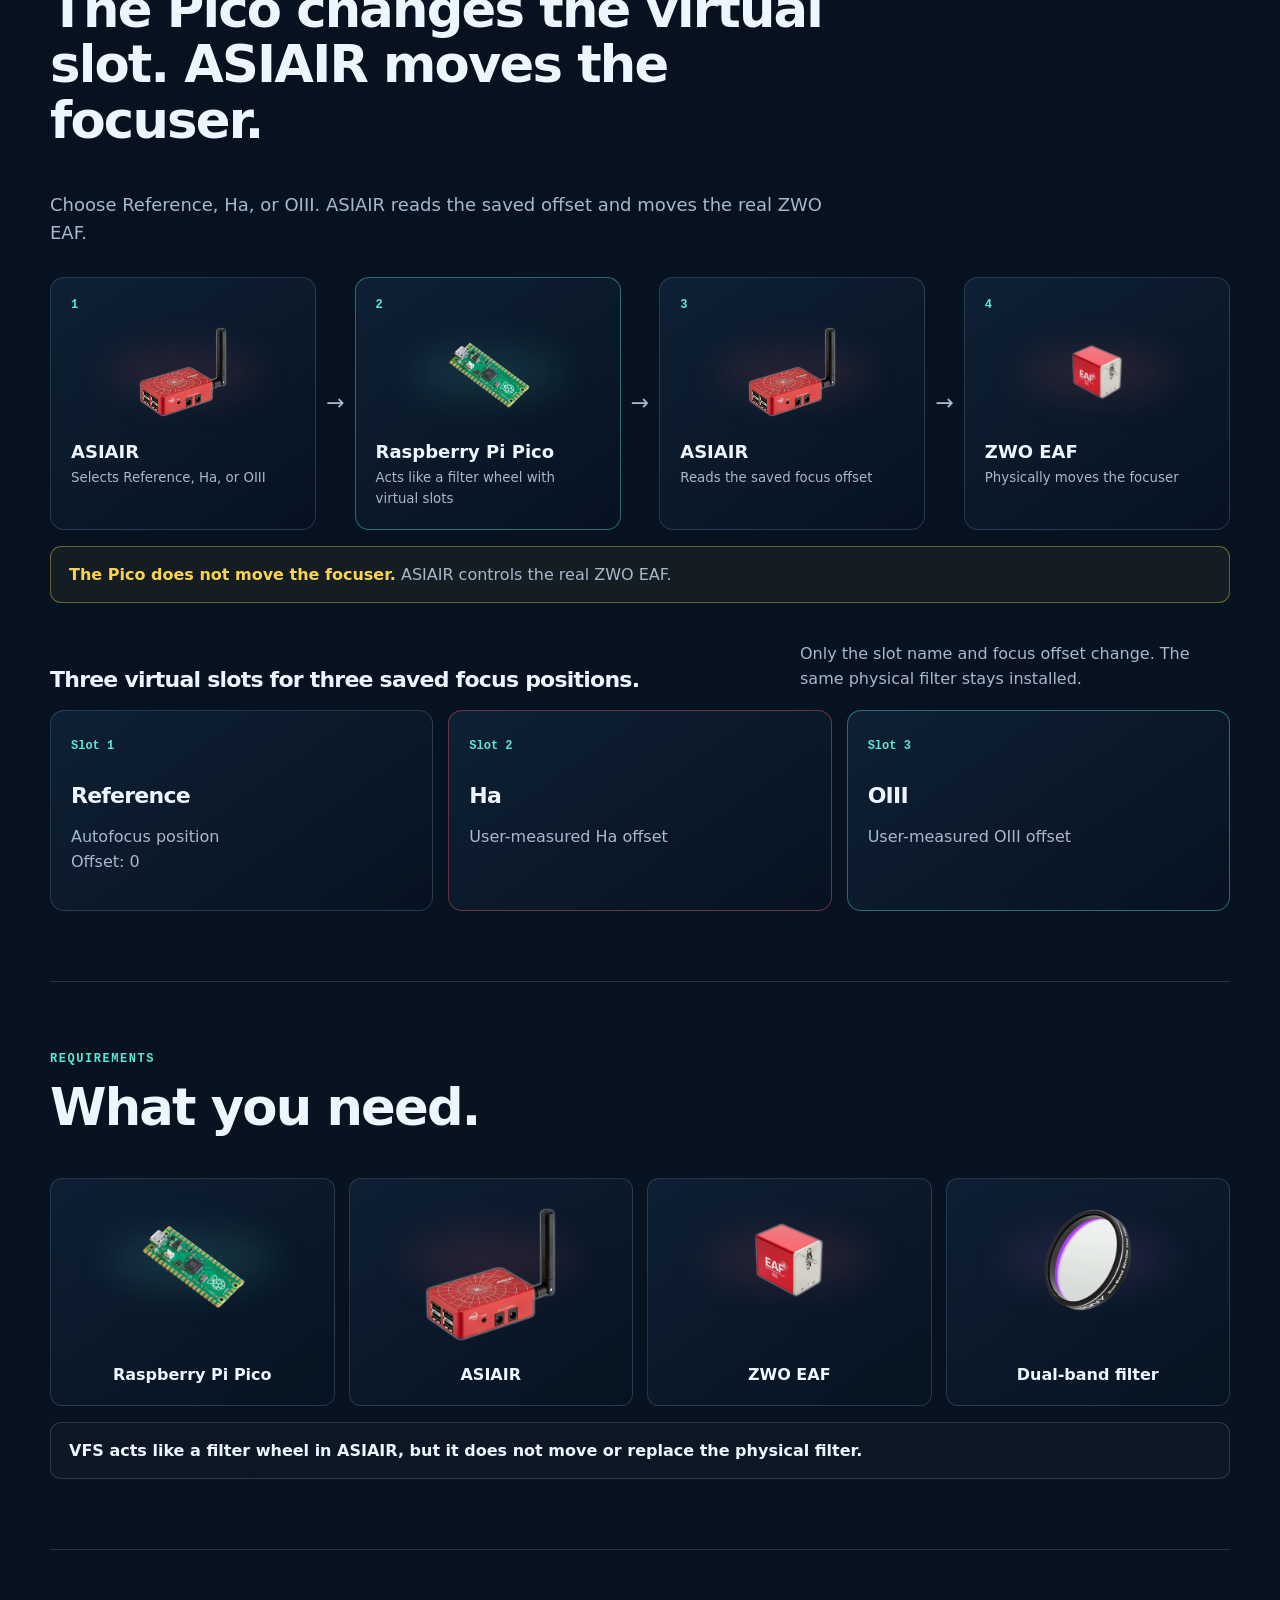
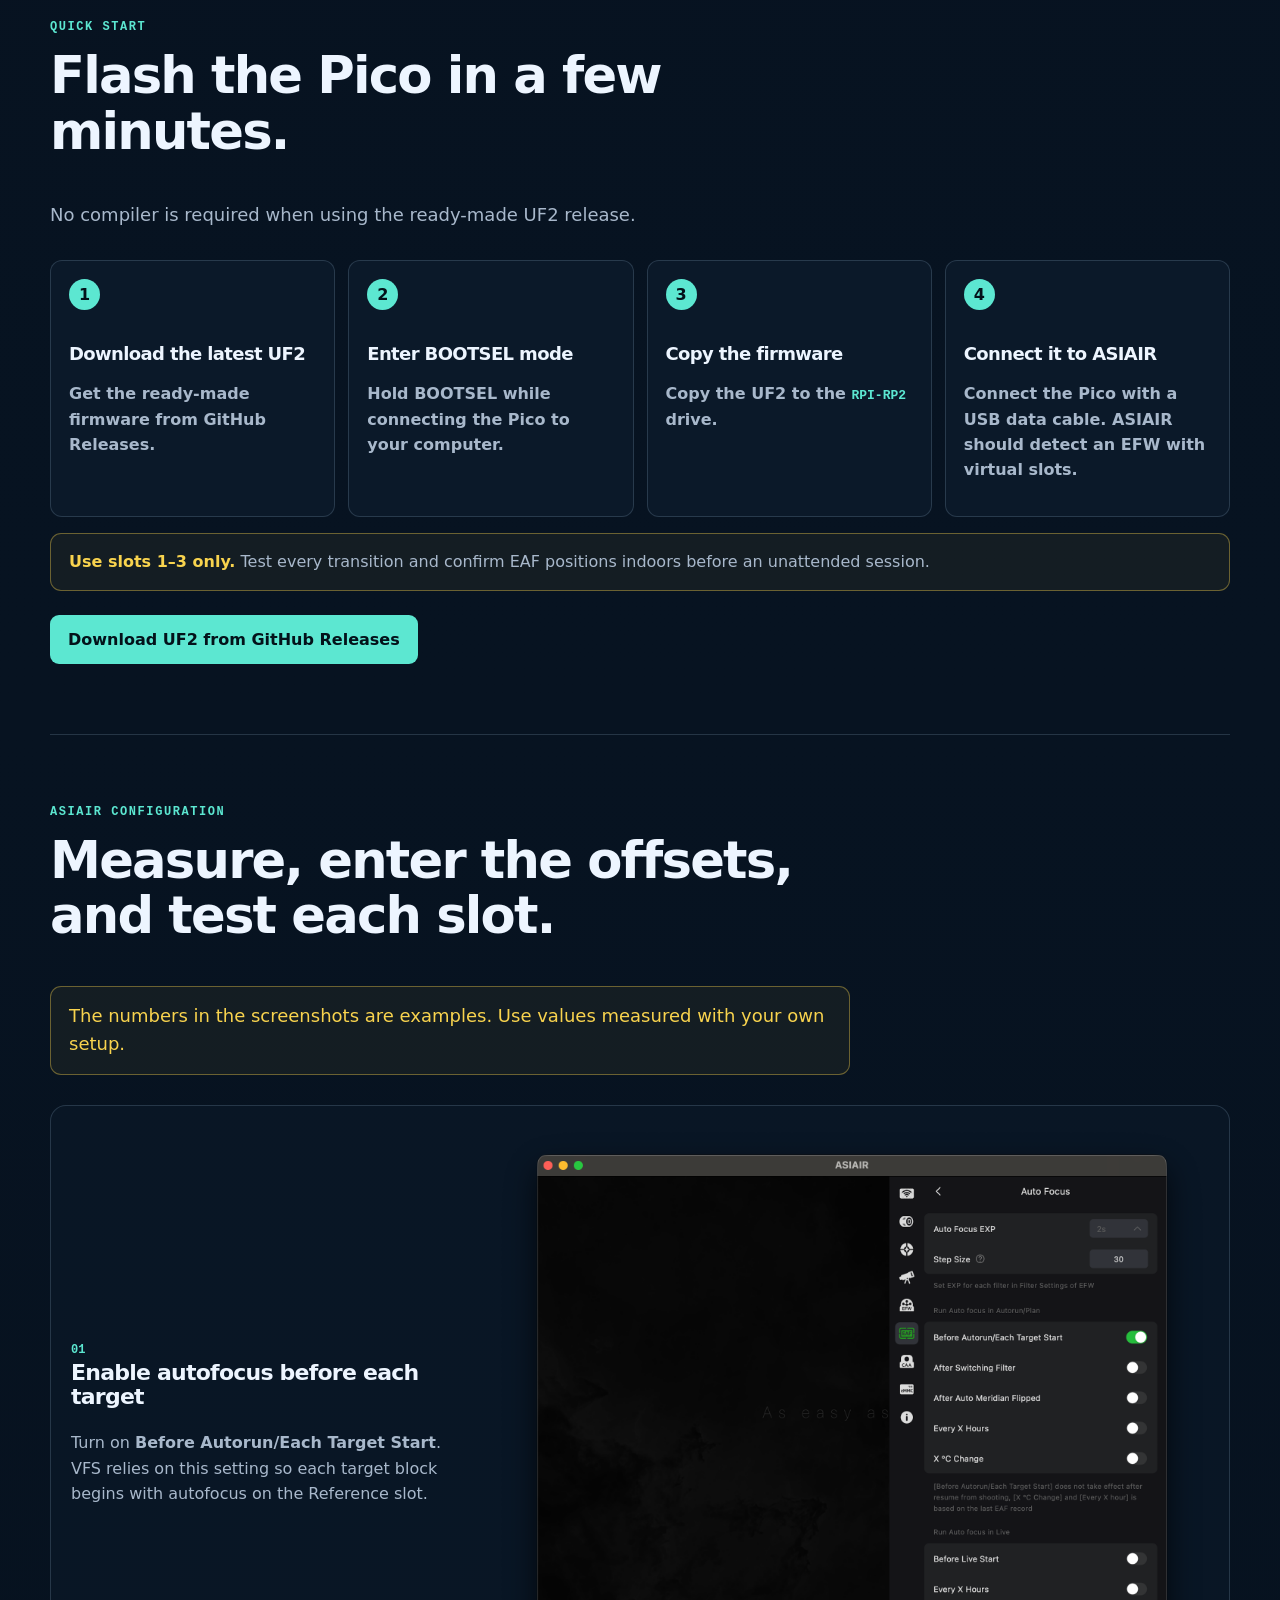
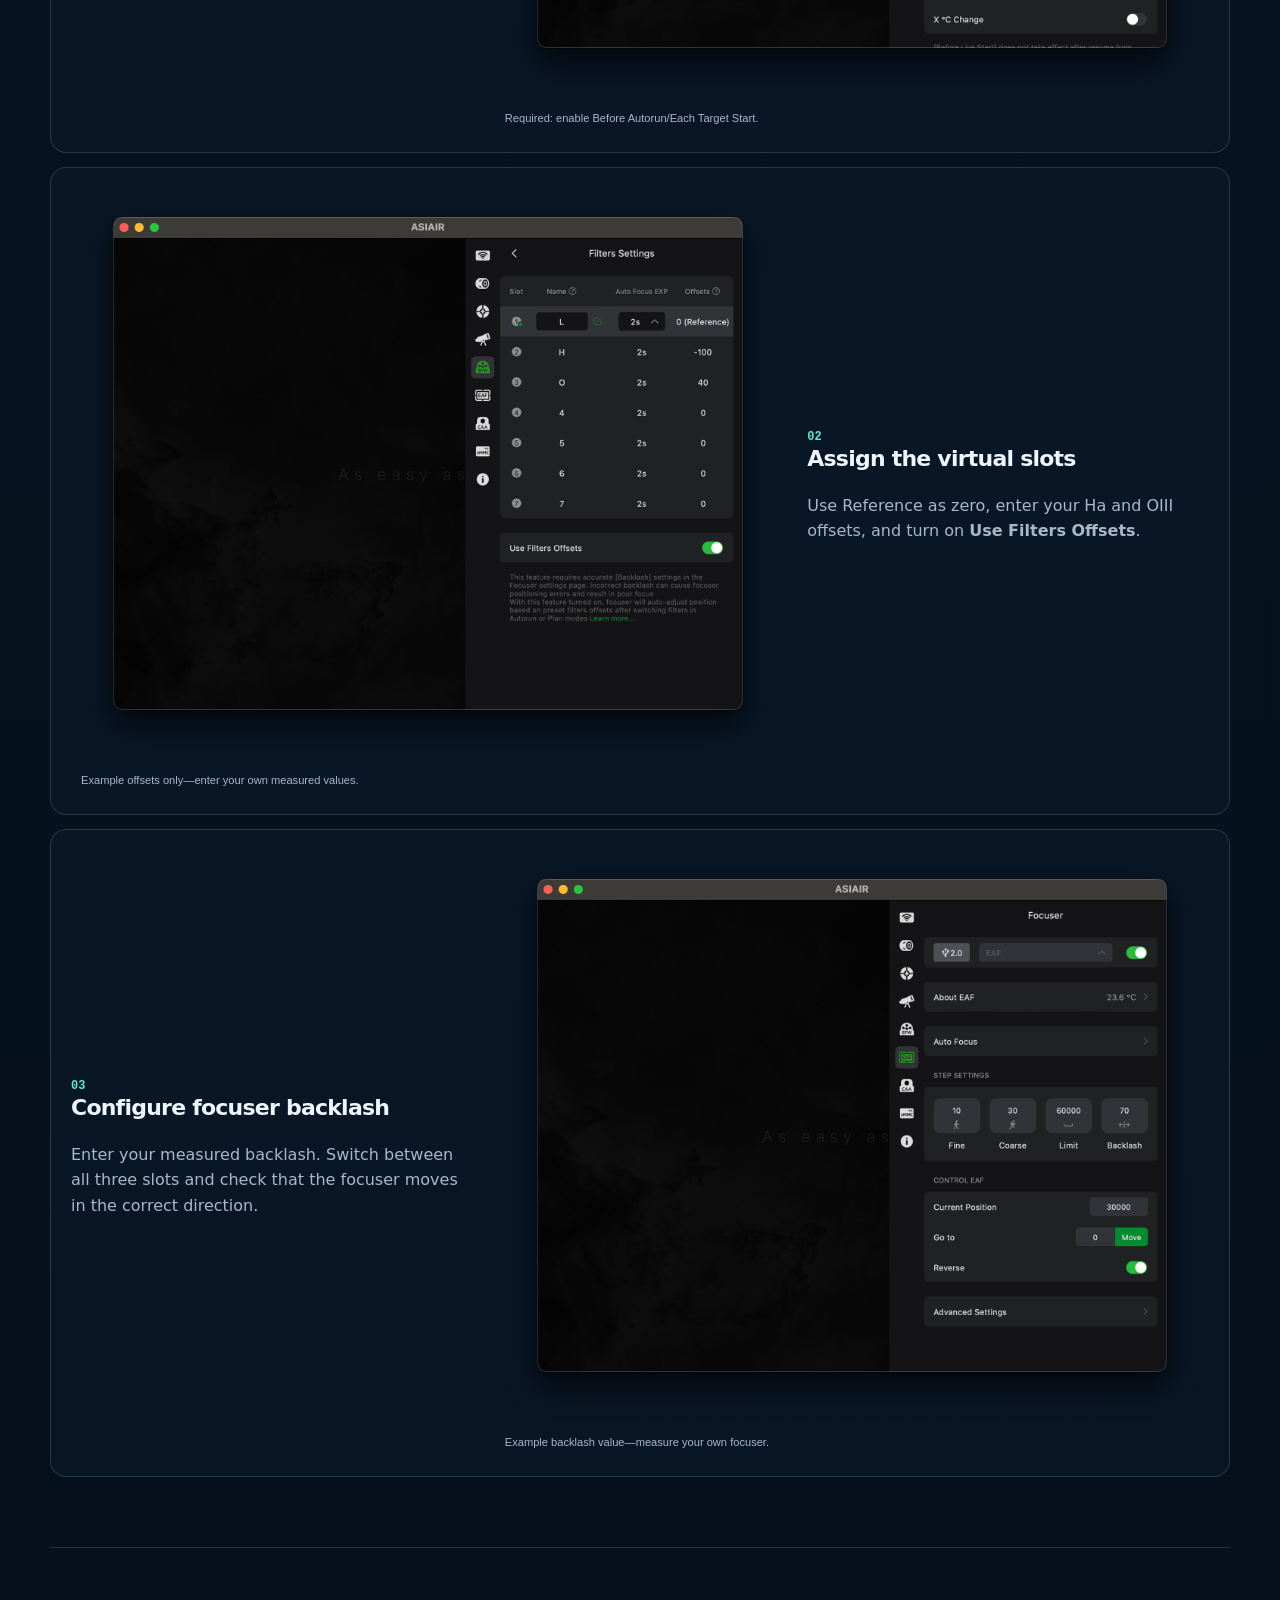
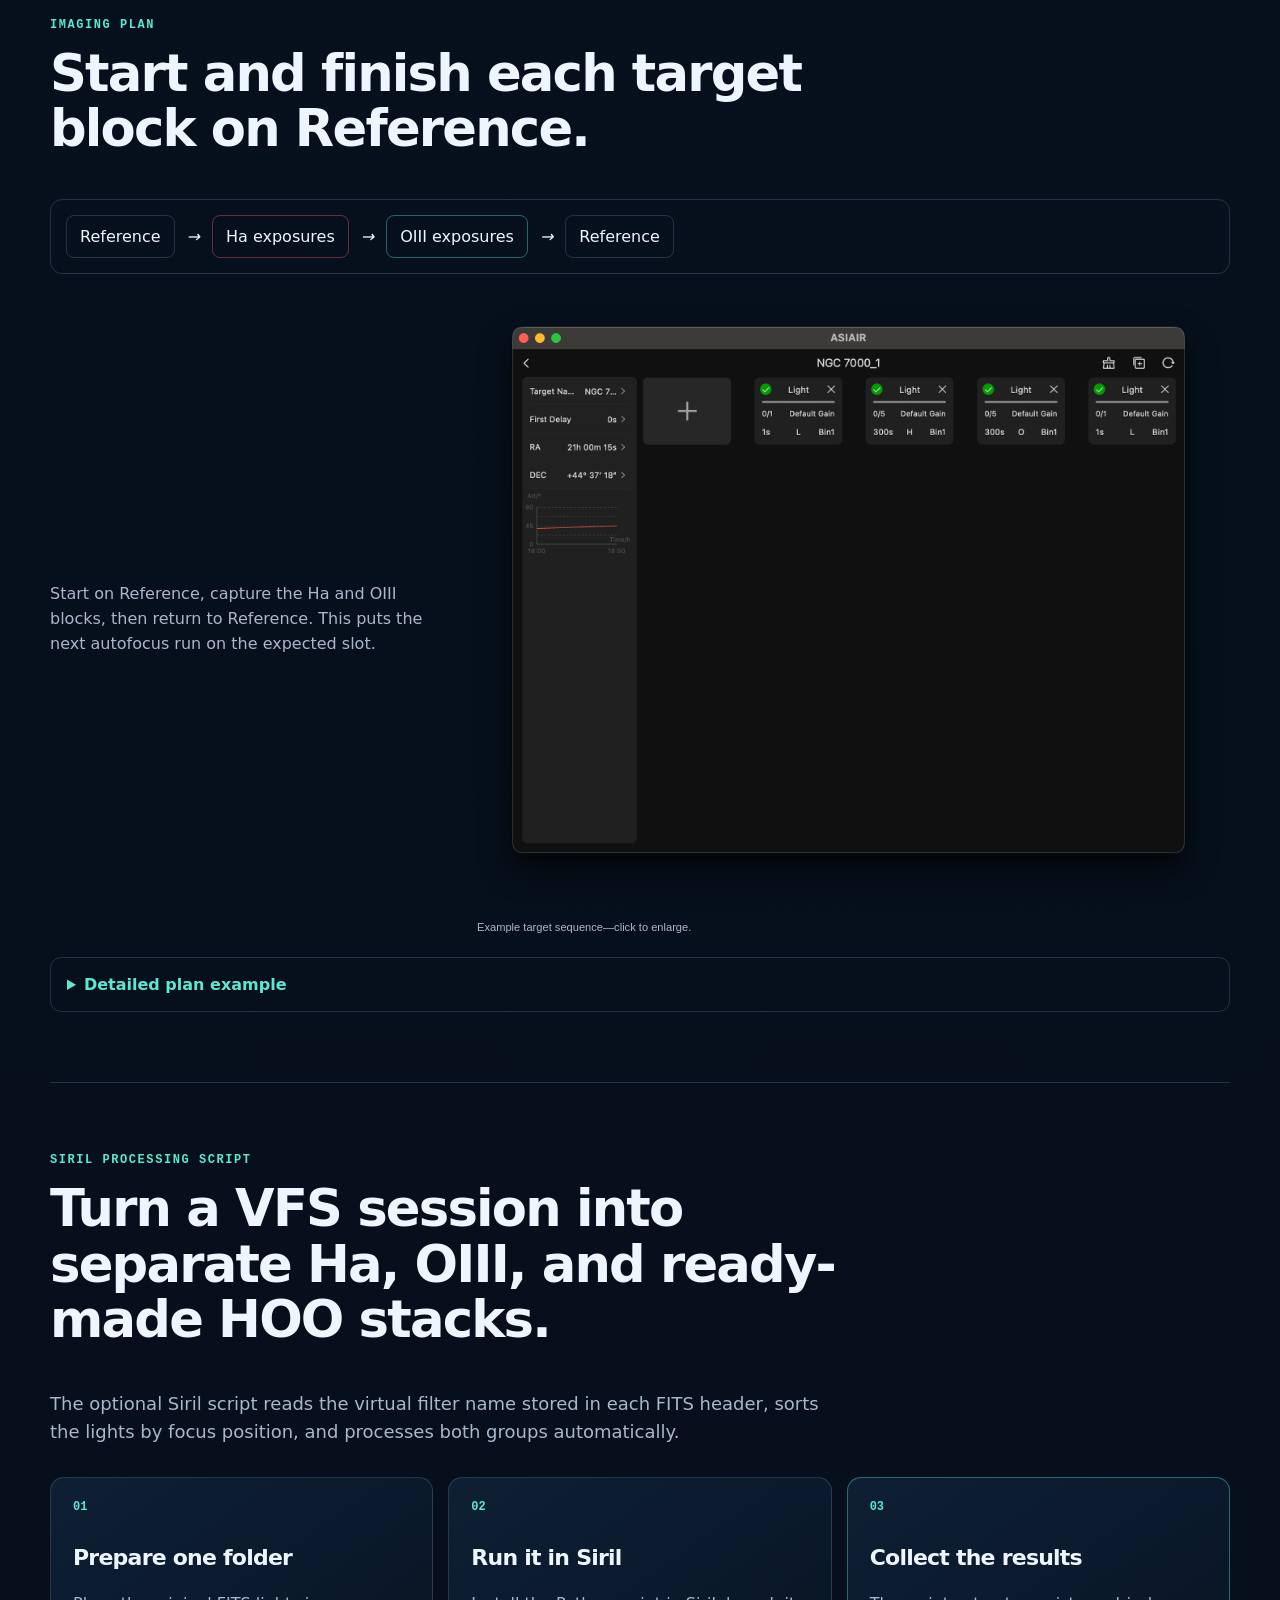
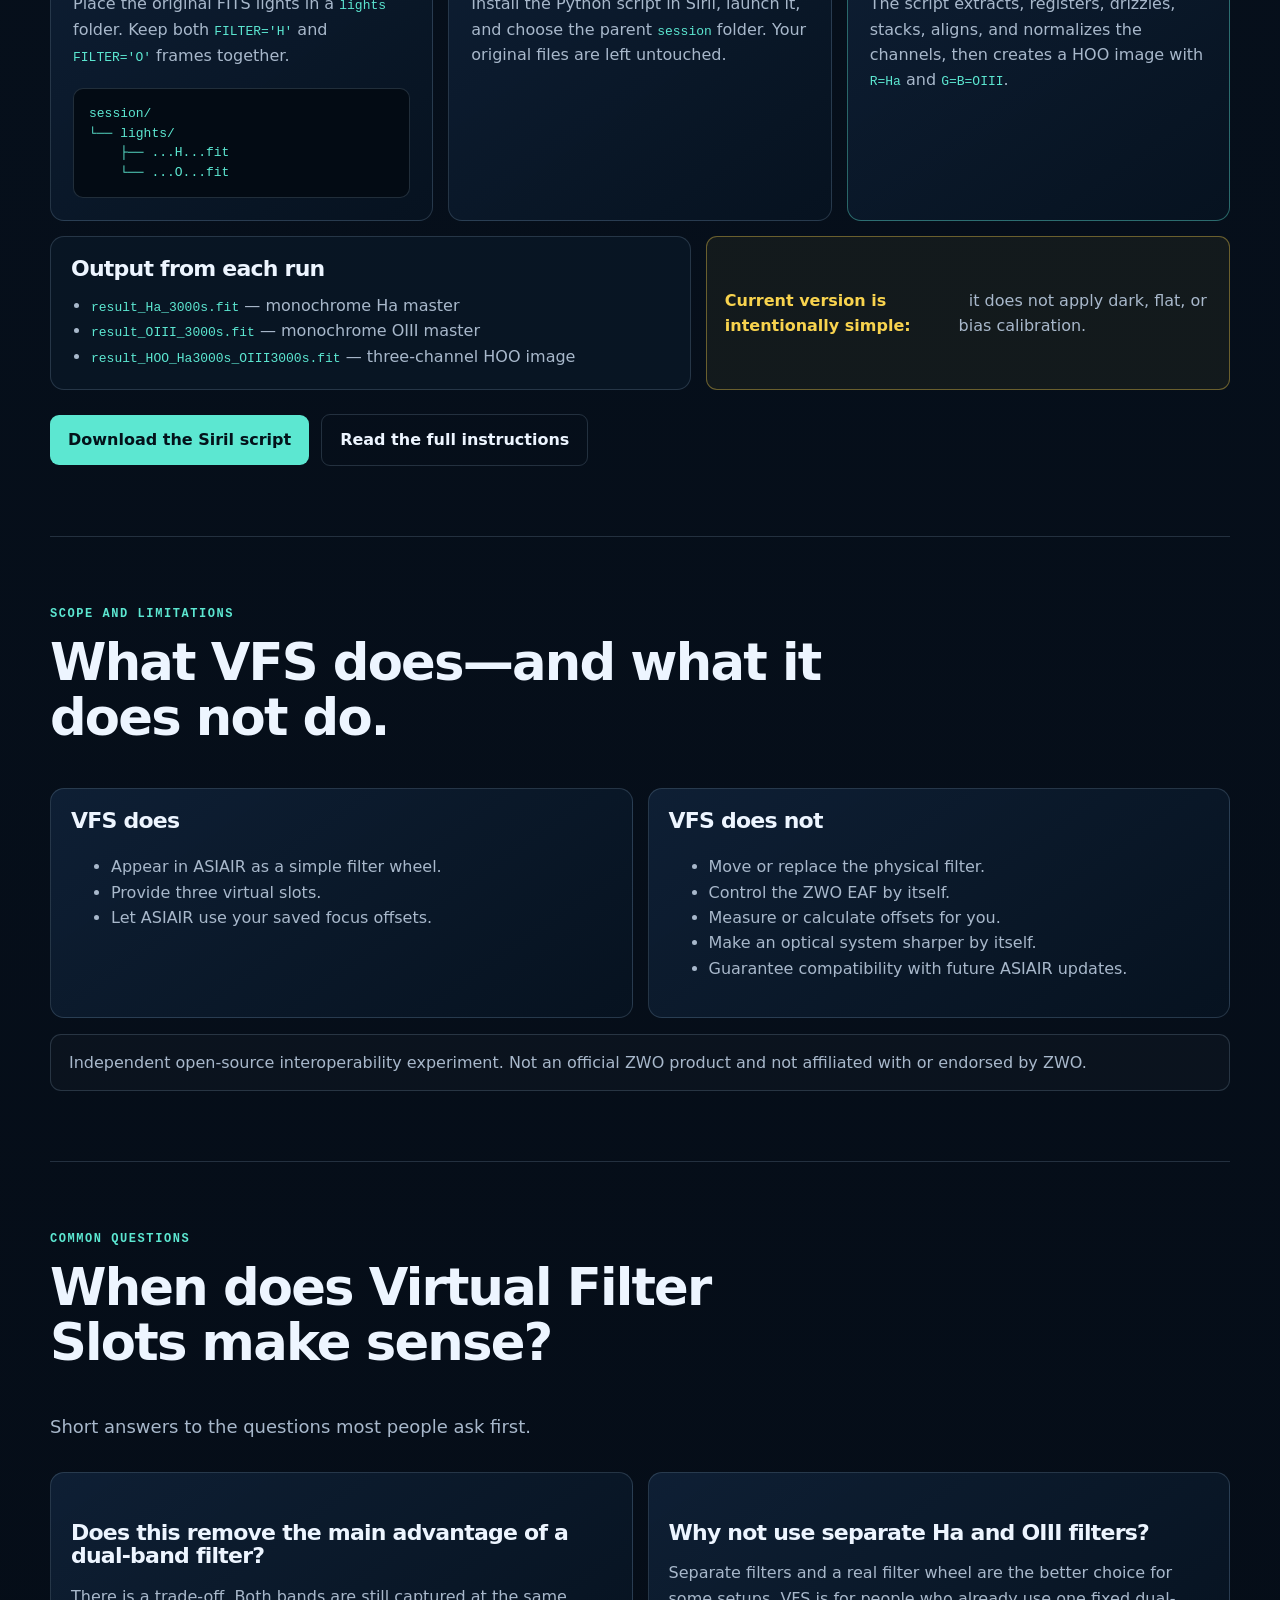
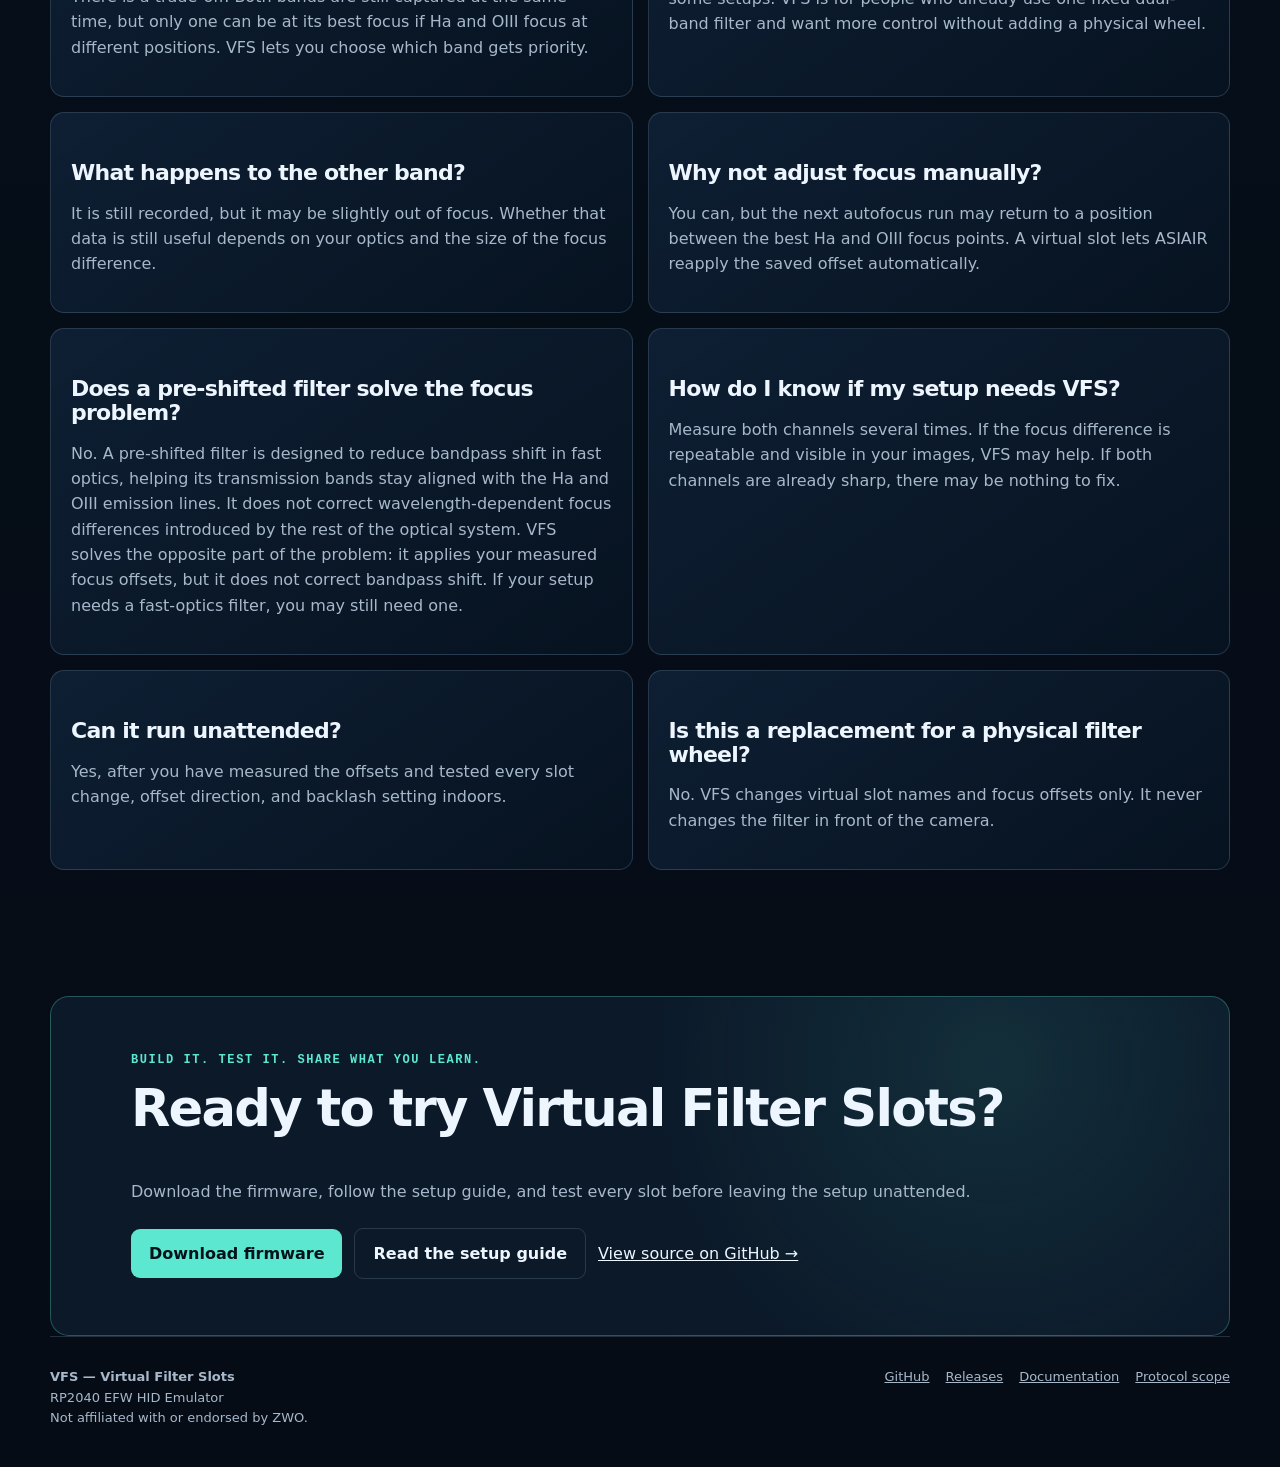
==== commit d6632146: "Restructure observation evidence" ====
--- a/docs/index.html
+++ b/docs/index.html
@@ -80,18 +80,11 @@
 <p class="eye">The observation</p>
 <h2>Ha and OIII may need slightly different focus positions.</h2>
 <p>In the tested setup, the red and green parts of the image were sharp at different ZWO EAF positions. ASIAIR autofocus settled on a compromise between them—closer to the OIII/green focus in this test—rather than placing both channels at their individual best focus.</p>
-<p>This can happen because the telescope, reducer, corrector, and other glass in the optical path do not treat every wavelength in exactly the same way. Fast systems have a very narrow range of good focus, so even a small difference can become visible.</p>
-</div>
-<figure class="observation-visual">
-<button class="image-button" type="button" data-src="assets/optical-train-ha-oiii-focus-final.png" data-alt="Expanded conceptual optical train showing separate Ha and OIII focus positions">
-<img src="assets/optical-train-ha-oiii-focus-final.png" alt="Conceptual optical train with one fixed dual-band filter and separate Ha and OIII focus positions">
-</button>
-<figcaption>Conceptual illustration. Focus separation is exaggerated for clarity.</figcaption>
-</figure>
+</div>
 <div class="measurement">
 <div class="measurement-heading">
 <p class="eye">Bahtinov mask observation</p>
-<h3>Each color channel becomes sharp at a different focuser position.</h3>
+<h3>The mask makes the focus difference visible.</h3>
 <p>These two 3-second exposures were taken at f/4 and 140 EAF steps apart. ASIAIR autofocus selected position 30120—a compromise between the two channel-specific focus positions. In one image the green pattern is centered; in the other, the red pattern is centered. On an even faster system, a small focus difference may be easier to see because the range of good focus is narrower.</p>
 </div>
 <div class="focus-samples">
@@ -113,8 +106,23 @@
 <aside class="warning">
 <strong>Measure your own setup:</strong> repeat the test several times before choosing an offset.</aside>
 </div>
+<div class="optical-explanation">
+<figure class="observation-visual">
+<button class="image-button" type="button" data-src="assets/optical-train-ha-oiii-focus-final.png" data-alt="Expanded conceptual optical train showing separate Ha and OIII focus positions">
+<img src="assets/optical-train-ha-oiii-focus-final.png" alt="Conceptual optical train with one fixed dual-band filter and separate Ha and OIII focus positions">
+</button>
+<figcaption>Conceptual illustration. Focus separation is exaggerated for clarity.</figcaption>
+</figure>
+<div class="optical-explanation-copy">
+<p class="eye">Why this can happen</p>
+<h3>The complete optical train shapes where each wavelength focuses.</h3>
+<p>The telescope, reducer, corrector, and other glass in the optical path do not treat every wavelength in exactly the same way. Fast systems have a narrow range of good focus, so even a small difference can become visible.</p>
+</div>
+</div>
 <aside>The difference depends on the complete optical setup. VFS does not assume that every system needs the same offset—or any offset at all.</aside>
-<section class="focus-curves" aria-labelledby="focus-curves-title">
+</section>
+<section class="section shell evidence-section" aria-labelledby="focus-curves-title">
+<div class="focus-curves">
 <div class="results-heading">
 <p class="eye">Measured focus curves</p>
 <h3 id="focus-curves-title">Two repeatable minima, about 140 EAF steps apart.</h3>
@@ -135,8 +143,10 @@
 <aside><strong>Why these EAF numbers differ from the Bahtinov screenshots:</strong> after the screenshots were taken, the focuser’s displayed position was reassigned with <strong>Set focuser position</strong>. That changed the coordinate labels, not the physical focus points. Both channels shifted by the same amount, so 30020/30160 in the screenshots correspond to approximately 29840/29980 on this later scale.</aside>
 <p class="focus-method">The stacks used 1× drizzle with no intentional dithering because guiding was disabled. The same processing was applied to every position, so the curves remain directly comparable. At 1× scale, drizzle does not provide a super-resolution claim here.</p>
 <div class="data-links"><a href="assets/focus-fwhm-red-measured.csv" download>Download Ha measurements (.csv)</a><a href="assets/focus-fwhm-green-measured.csv" download>Download OIII measurements (.csv)</a></div>
-</section>
-<section class="results-comparison" aria-labelledby="results-comparison-title">
+</div>
+</section>
+<section class="section shell comparison-section" aria-labelledby="results-comparison-title">
+<div class="results-comparison">
 <div class="results-heading">
 <p class="eye">Real-world comparison</p>
 <h3 id="results-comparison-title">Same target. Same integration time. Separate focus for each band.</h3>
@@ -175,7 +185,7 @@
 <aside class="result-summary"><strong>Measured in this test:</strong> VFS reduced stellar FWHM from 4.226 to 1.902 px in Ha and from 2.578 to 1.923 px in OIII.</aside>
 <p class="result-setup"><strong>Test setup:</strong> 2.90 µm pixels · 129.43 mm focal length · f/4 · 4.622 arcsec/px image scale. In angular terms, Ha improved from 19.53″ to 8.79″ and OIII from 11.92″ to 8.89″.</p>
 <p class="result-caveat">Small pixels sample the image more finely, but the visibility of a focus difference depends on the complete combination of pixel size, focal length, focal ratio, optics, and seeing. These results come from one f/4 setup; FWHM was measured in Siril after the same registration, drizzle, and stacking workflow.</p>
-</section>
+</div>
 <div class="cards three observation-steps">
 <article>
 <i>01</i>
--- a/docs/site-v3.css
+++ b/docs/site-v3.css
@@ -248,6 +248,7 @@
 .step-icon text{fill:var(--cyan);stroke:none;font:700 22px monospace}
 .step-icon text.slot-number{font-size:13px}
 .measurement{margin-top:64px;padding:42px;border:1px solid var(--line);border-radius:18px;background:linear-gradient(150deg,rgba(13,31,51,.84),rgba(5,15,27,.92))}
+.observation .heading + .measurement{margin-top:0}
 .measurement-heading{max-width:760px;margin-bottom:26px}
 .measurement-heading h3{font-size:clamp(27px,3vw,38px)}
 .measurement-heading p:last-child,.sample-note{color:var(--muted)}
@@ -255,6 +256,12 @@
 .focus-samples figure{background:#020812}
 .focus-samples img{display:block;width:100%;height:auto}
 .sample-note{max-width:900px;margin:20px 0 34px}
+.optical-explanation{display:grid;grid-template-columns:minmax(0,1.35fr) minmax(280px,.65fr);gap:28px;align-items:center;margin-top:32px}
+.optical-explanation-copy h3{margin-bottom:14px;font-size:clamp(24px,2.5vw,34px)}
+.optical-explanation-copy>p:last-child{margin-bottom:0;color:var(--muted)}
+.optical-explanation .observation-visual{margin:0}
+.evidence-section .focus-curves,.comparison-section .results-comparison{margin:0}
+.comparison-section .observation-steps{margin-top:32px}
 .measurement + .observation-steps,
 .measurement + aside + .observation-steps{margin-top:32px}
 .results-comparison{margin-top:64px;padding:42px;border:1px solid var(--line);border-radius:18px;background:linear-gradient(150deg,rgba(13,31,51,.86),rgba(5,15,27,.95))}
@@ -280,6 +287,8 @@
 .facts{grid-column:1;grid-row:6}
 .measurement{padding:32px}
 .results-comparison{padding:32px}.channel-results{grid-template-columns:1fr}
+.optical-explanation{grid-template-columns:1fr;gap:20px}
+.optical-explanation-copy{grid-row:1}
 .component-requirements{grid-template-columns:repeat(2,1fr)}
 }
 
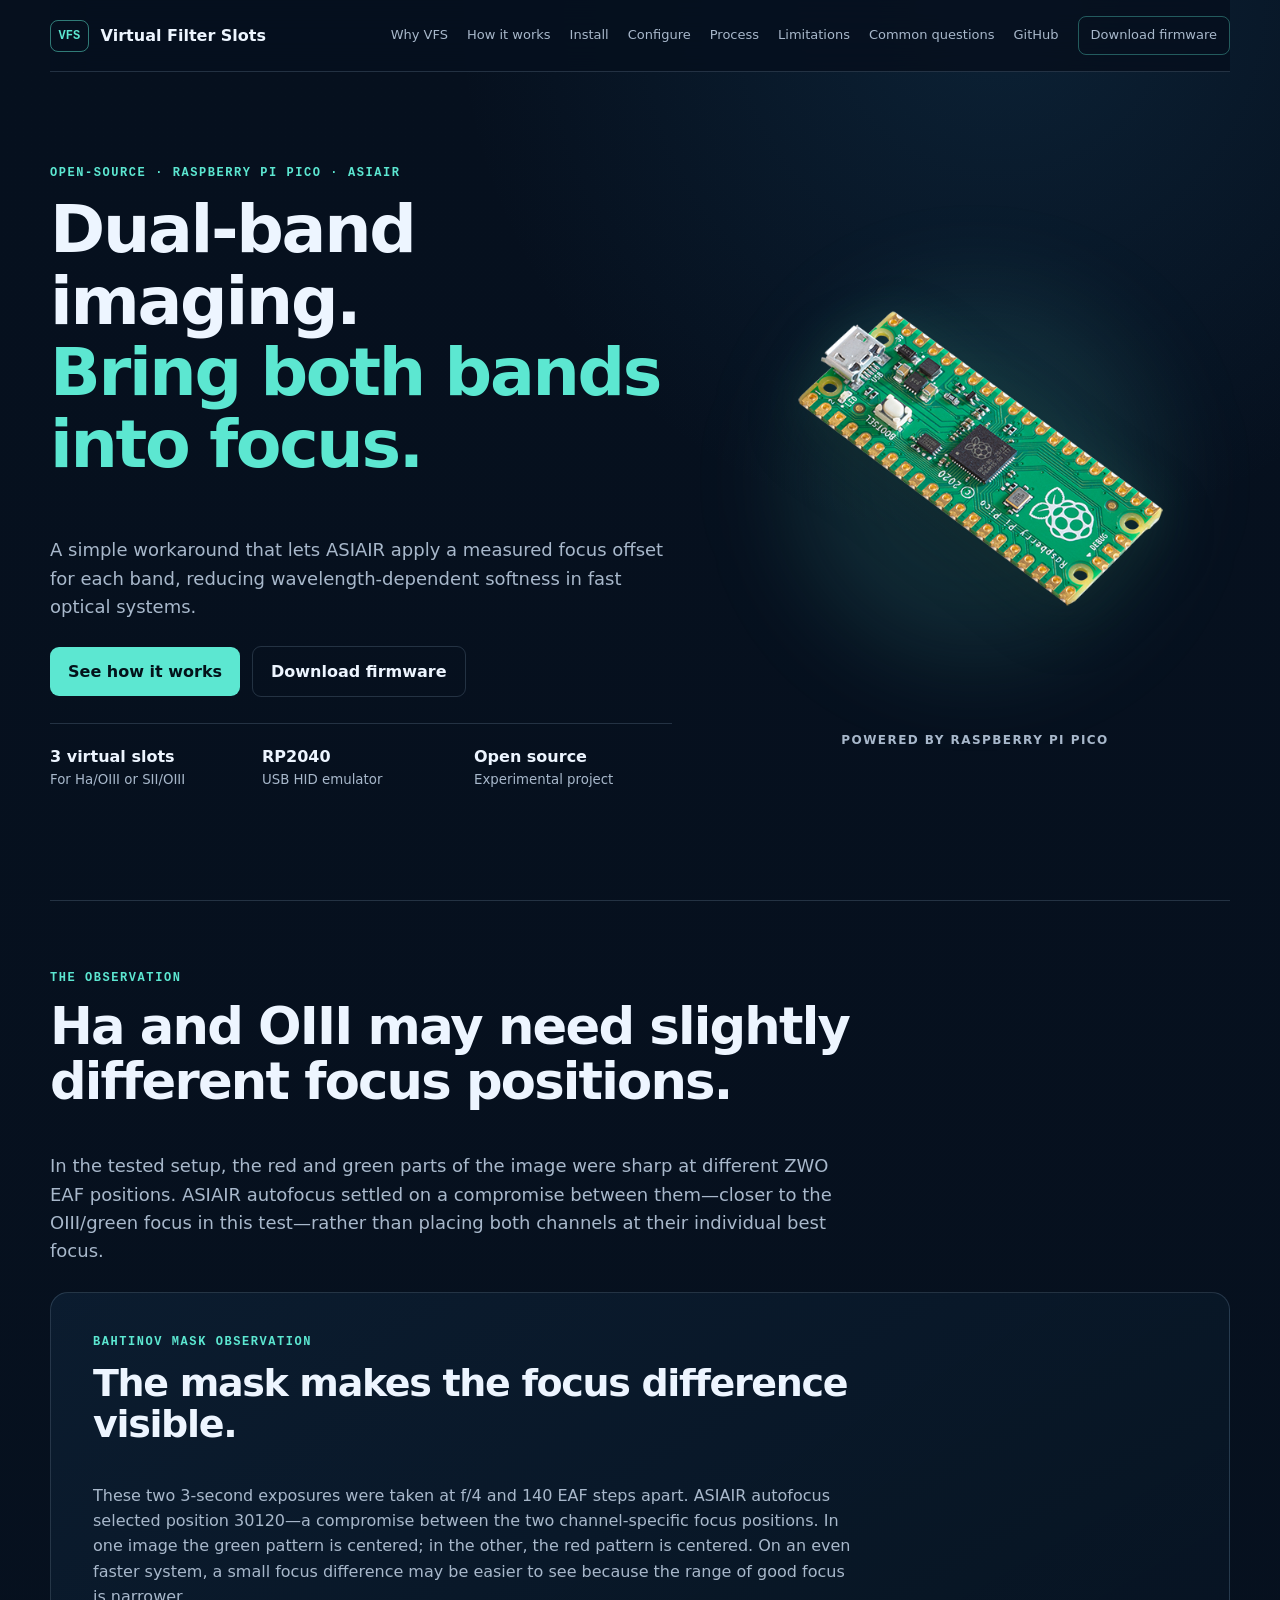
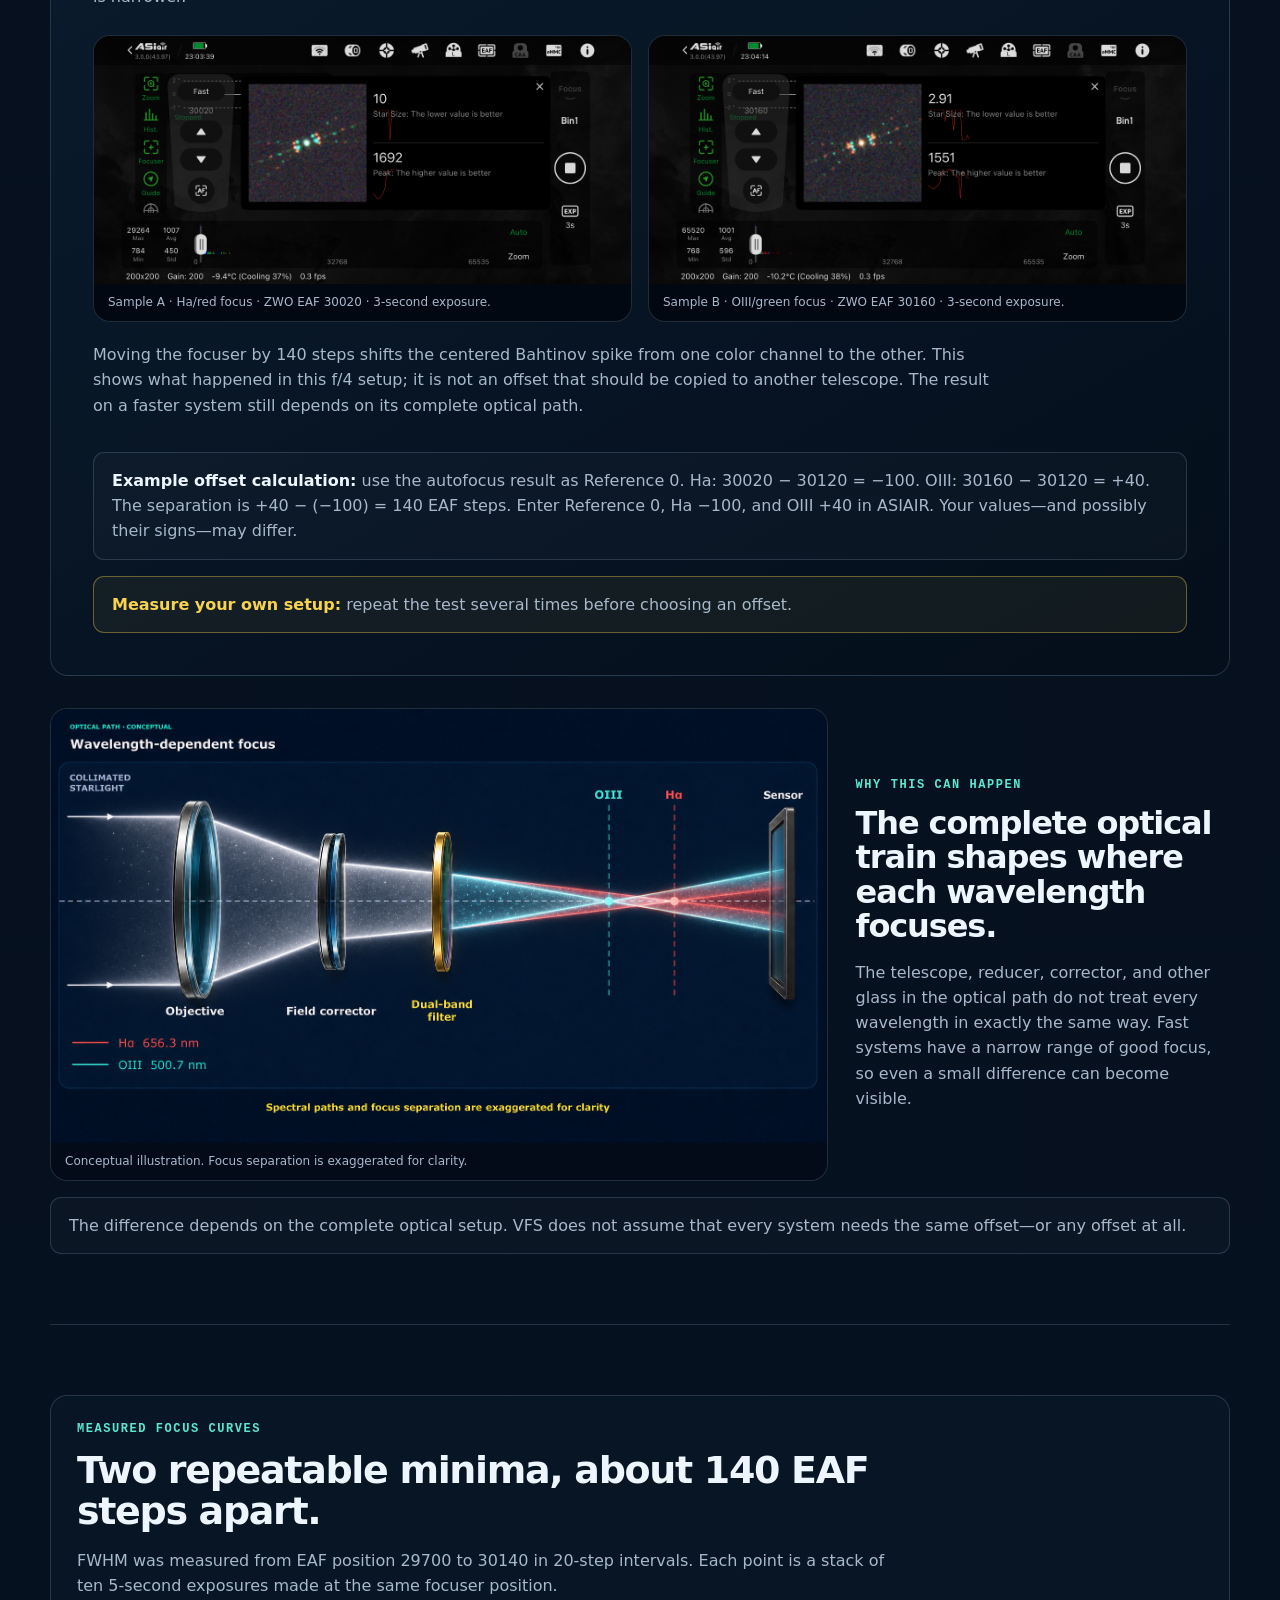
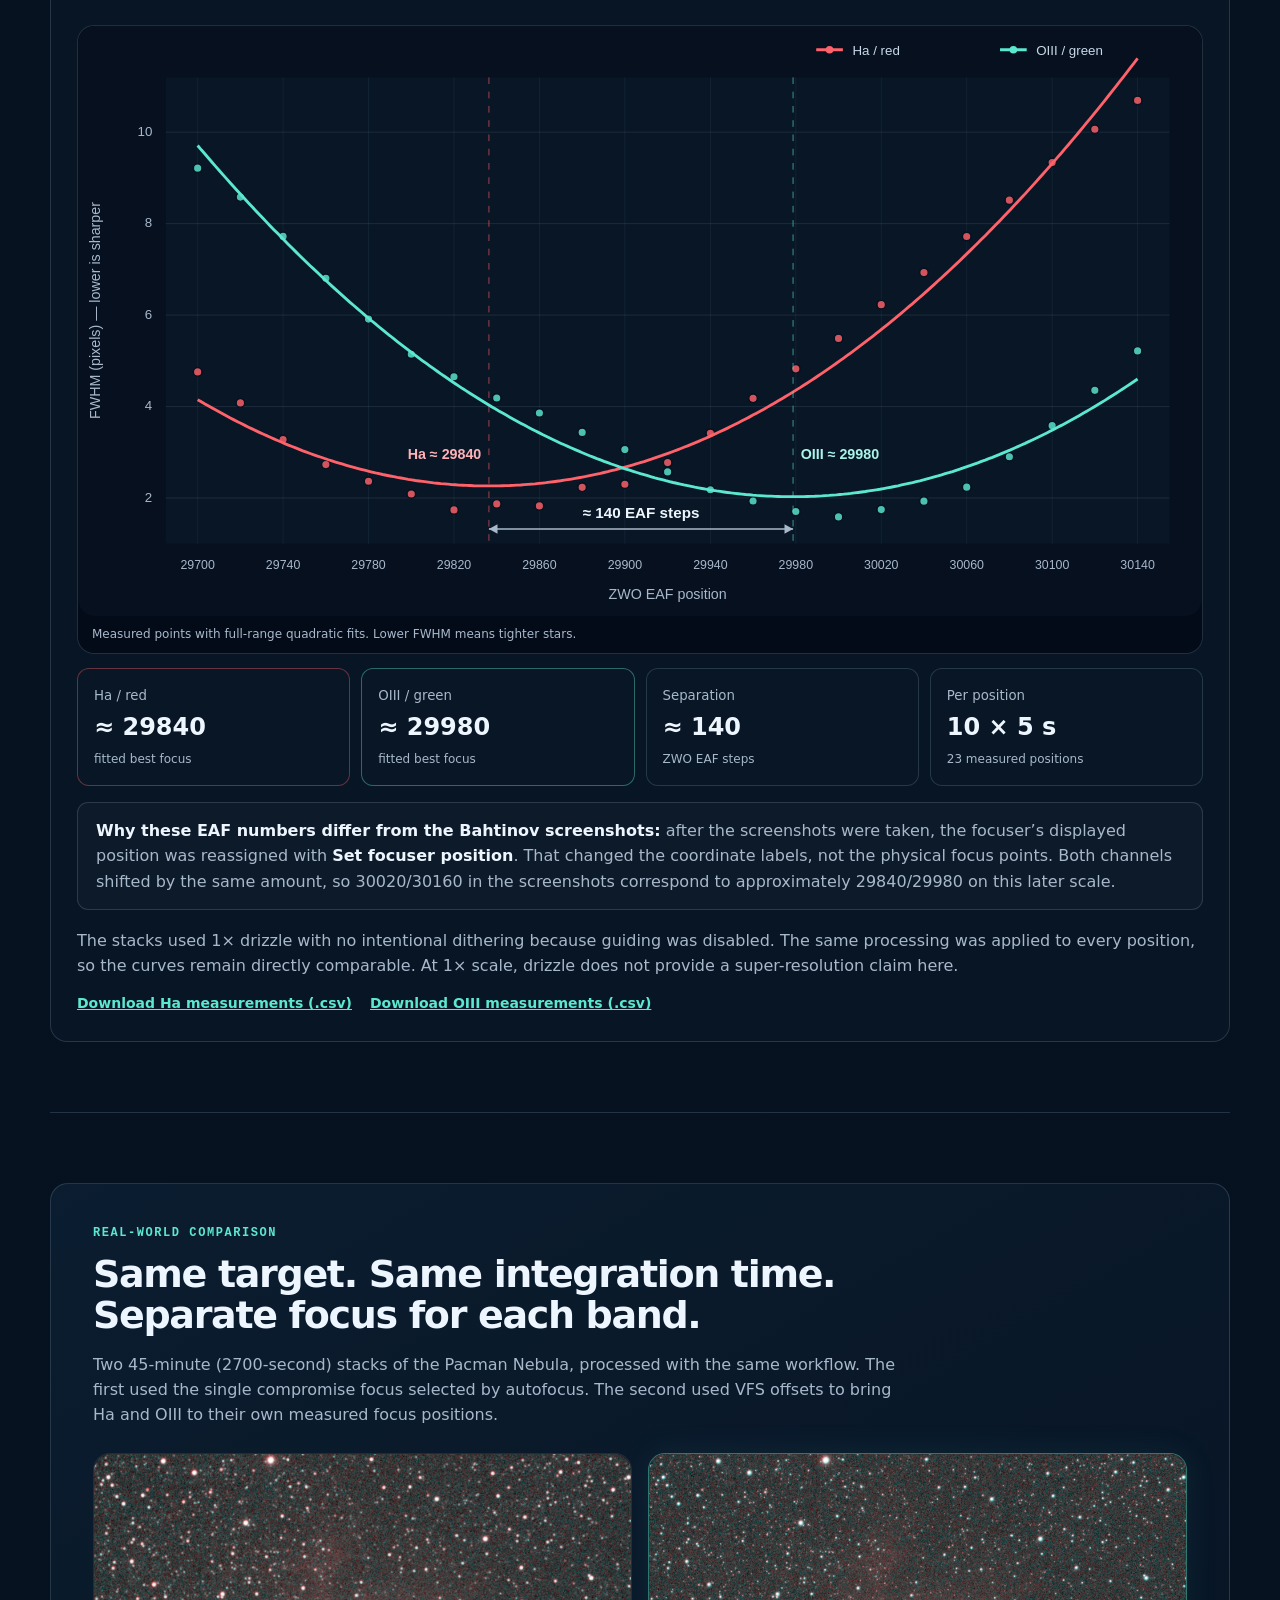
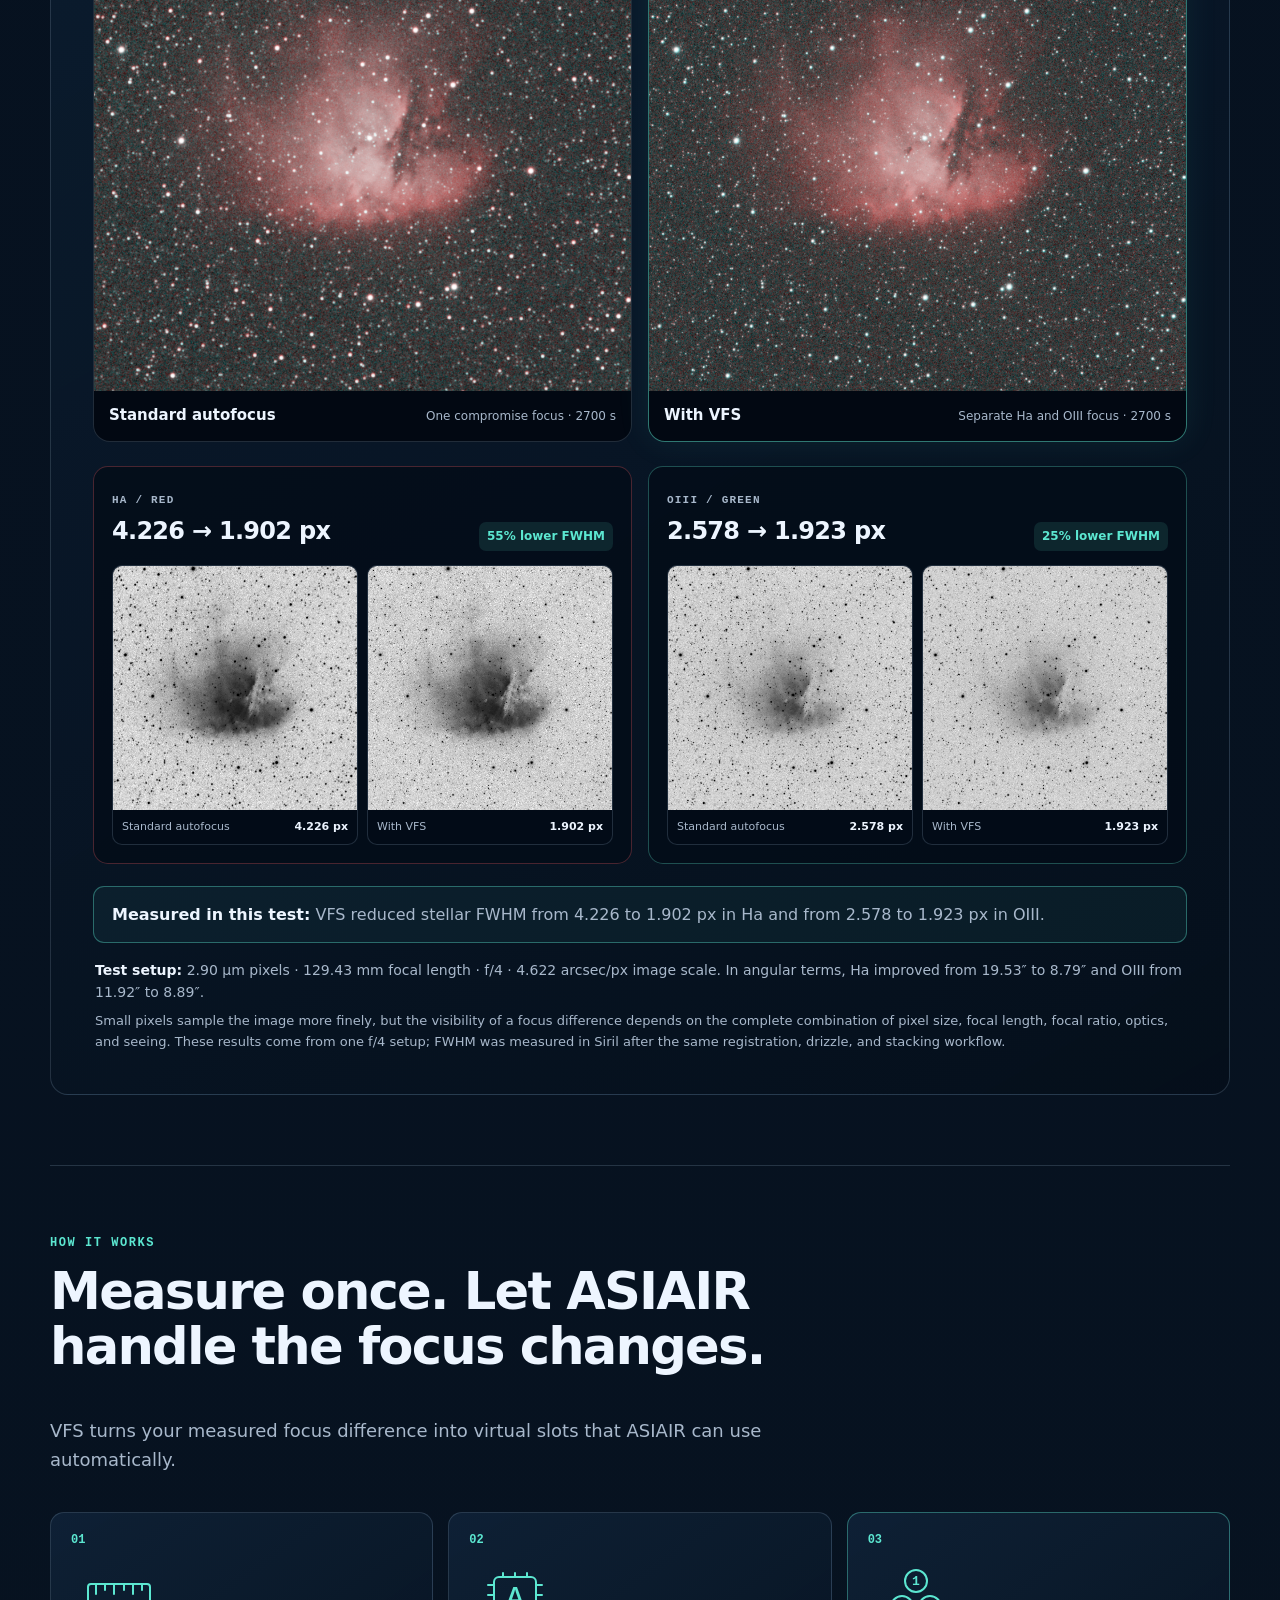
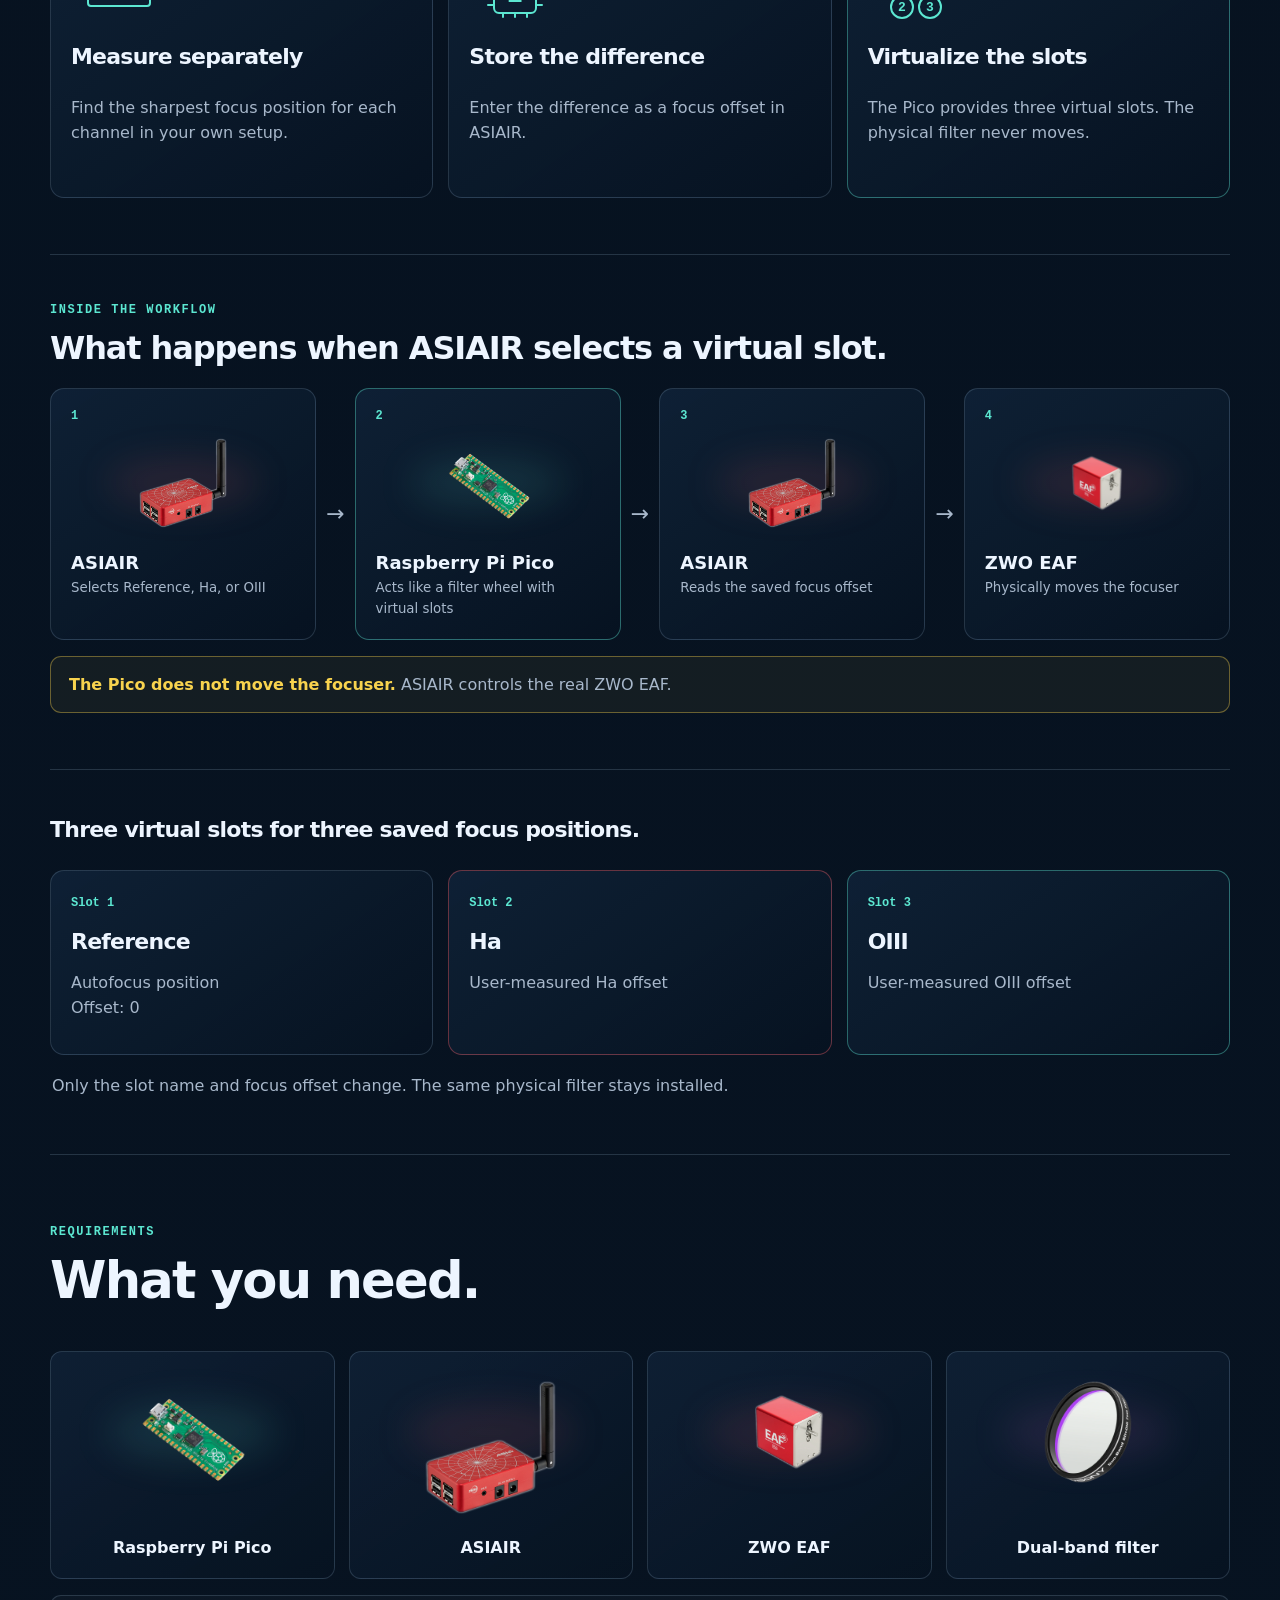
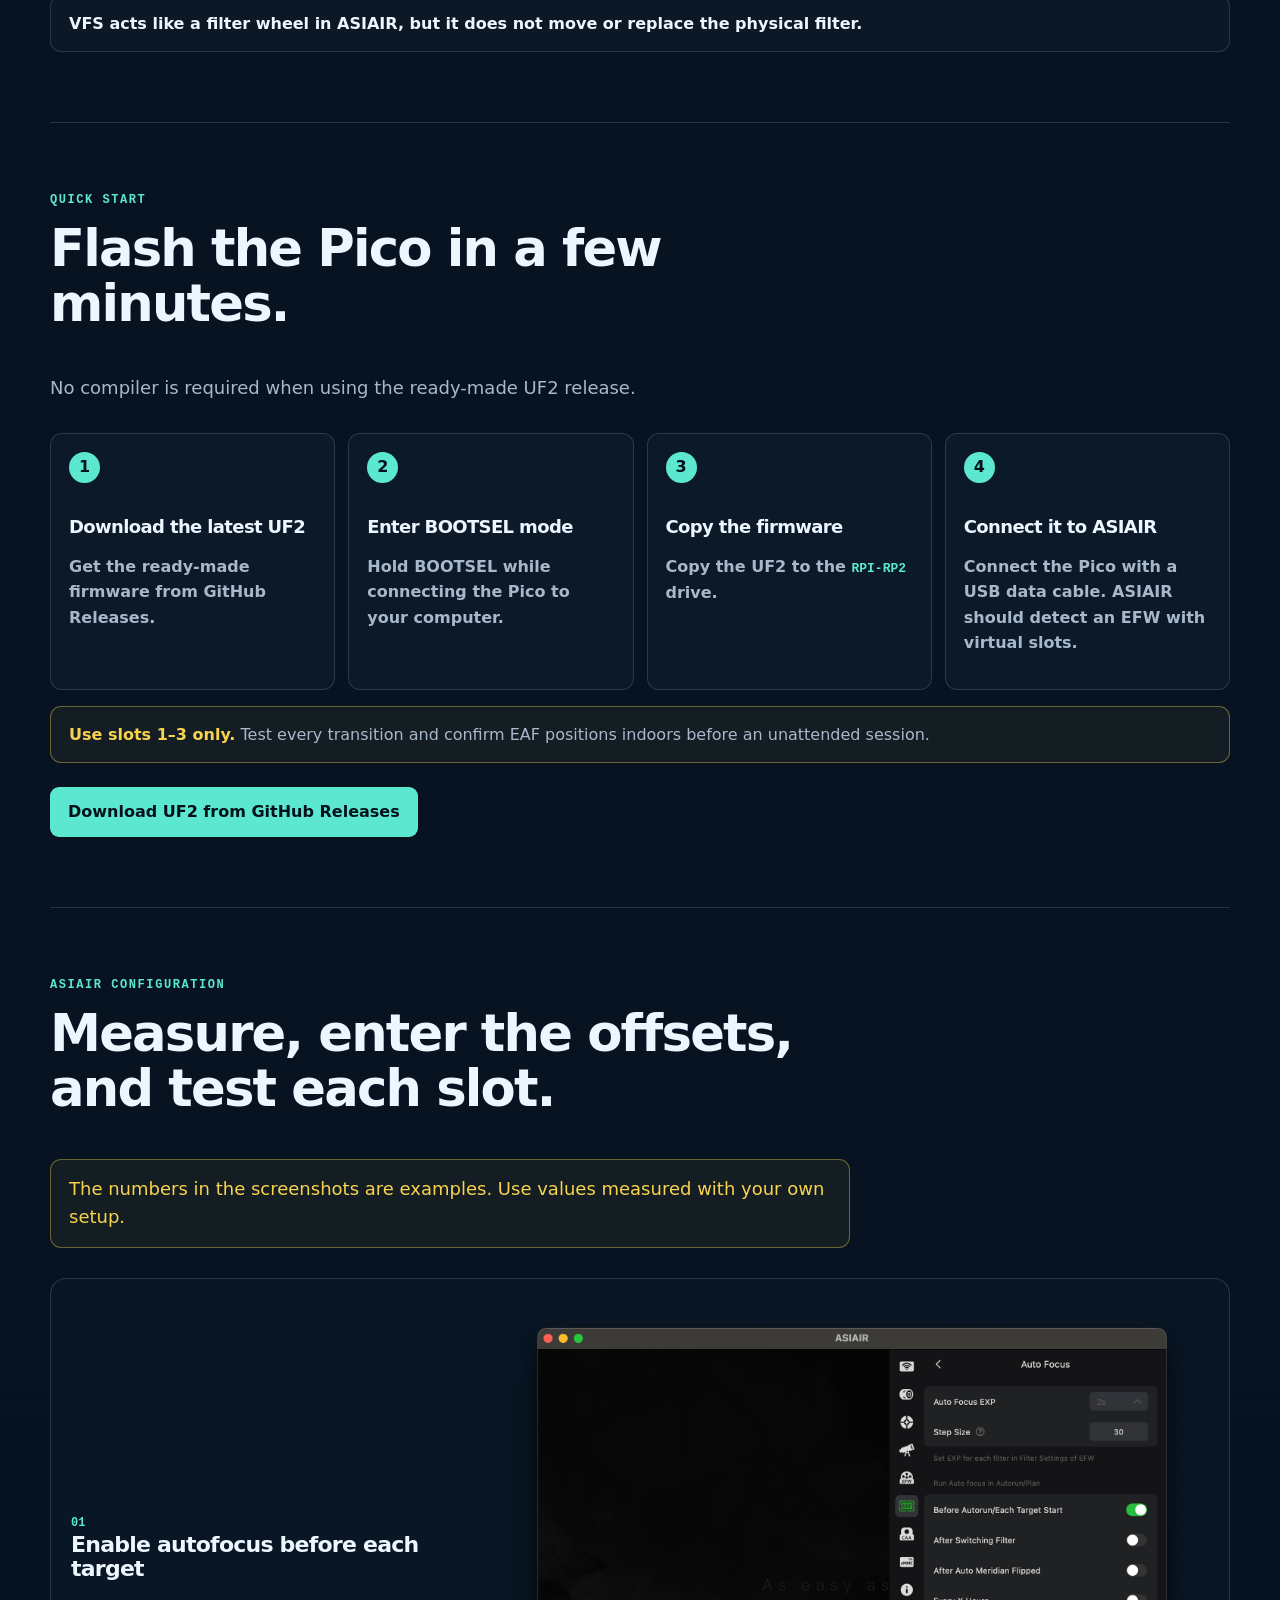
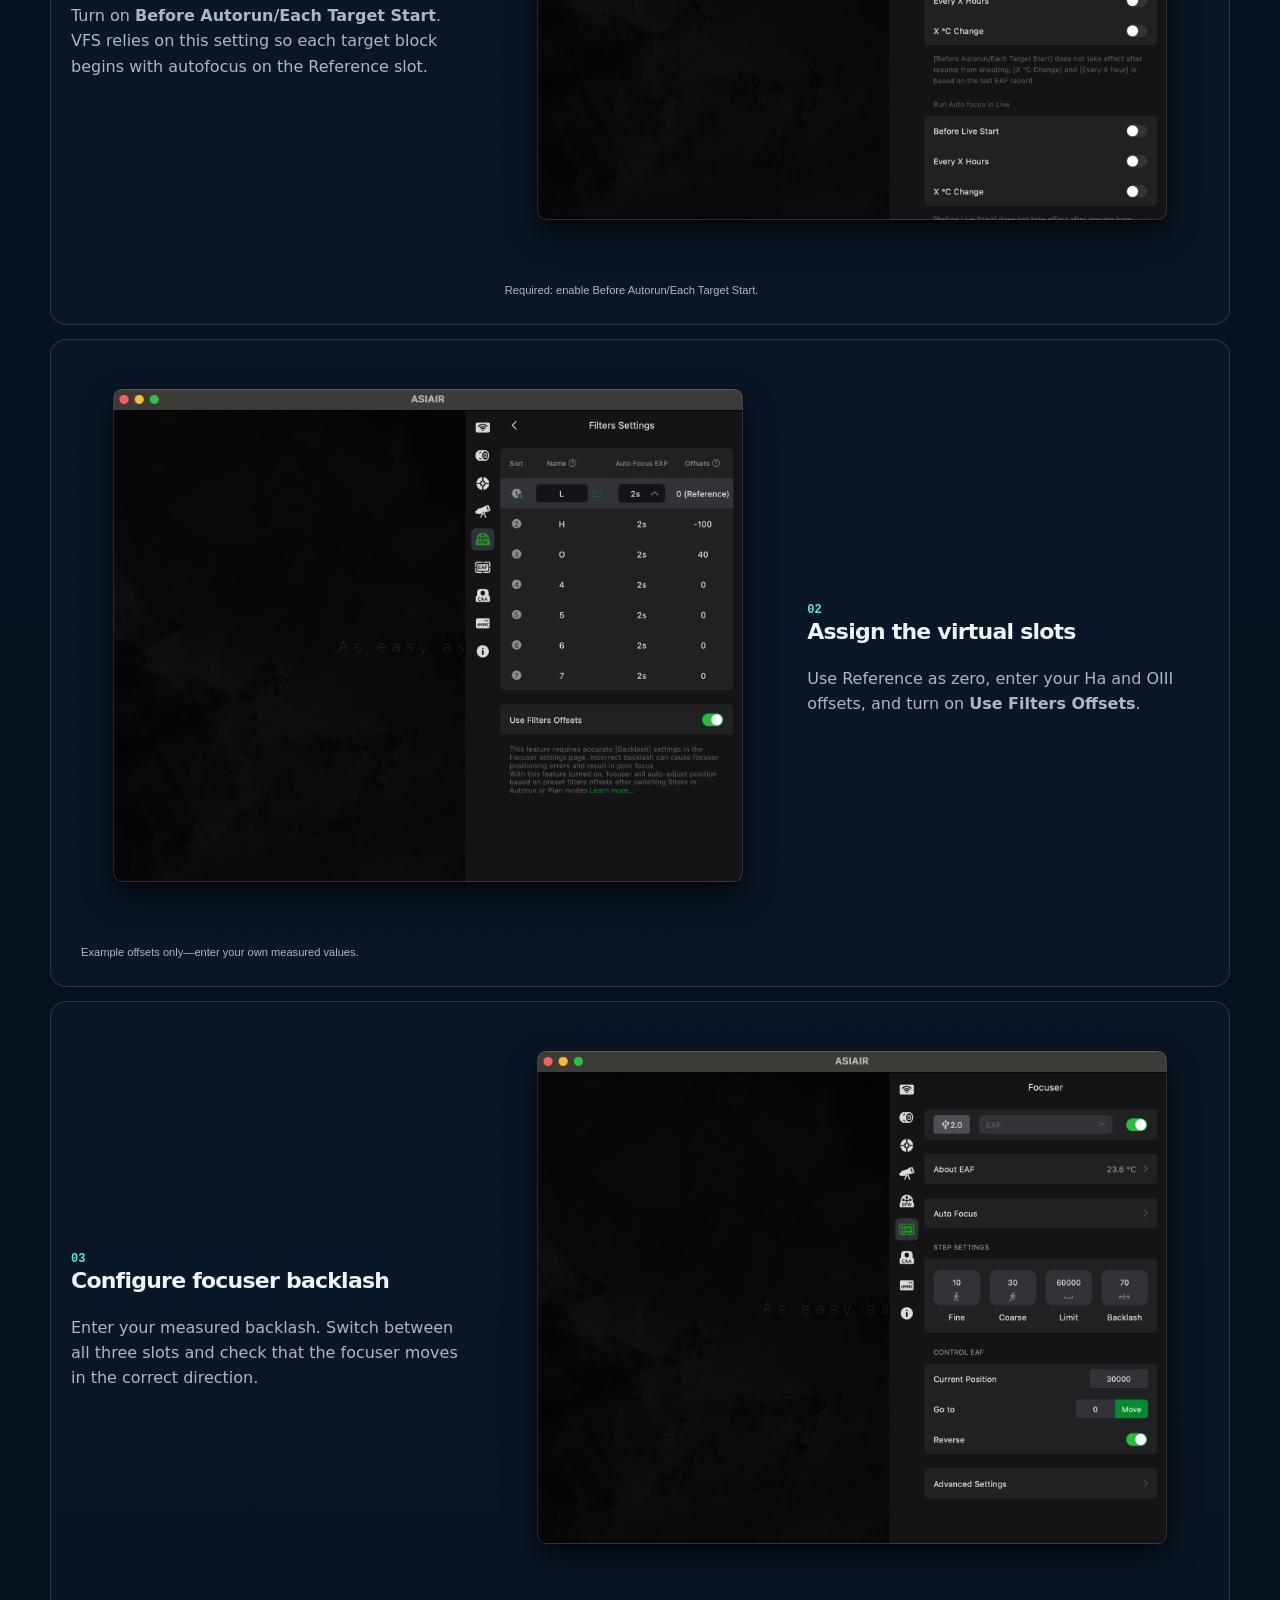
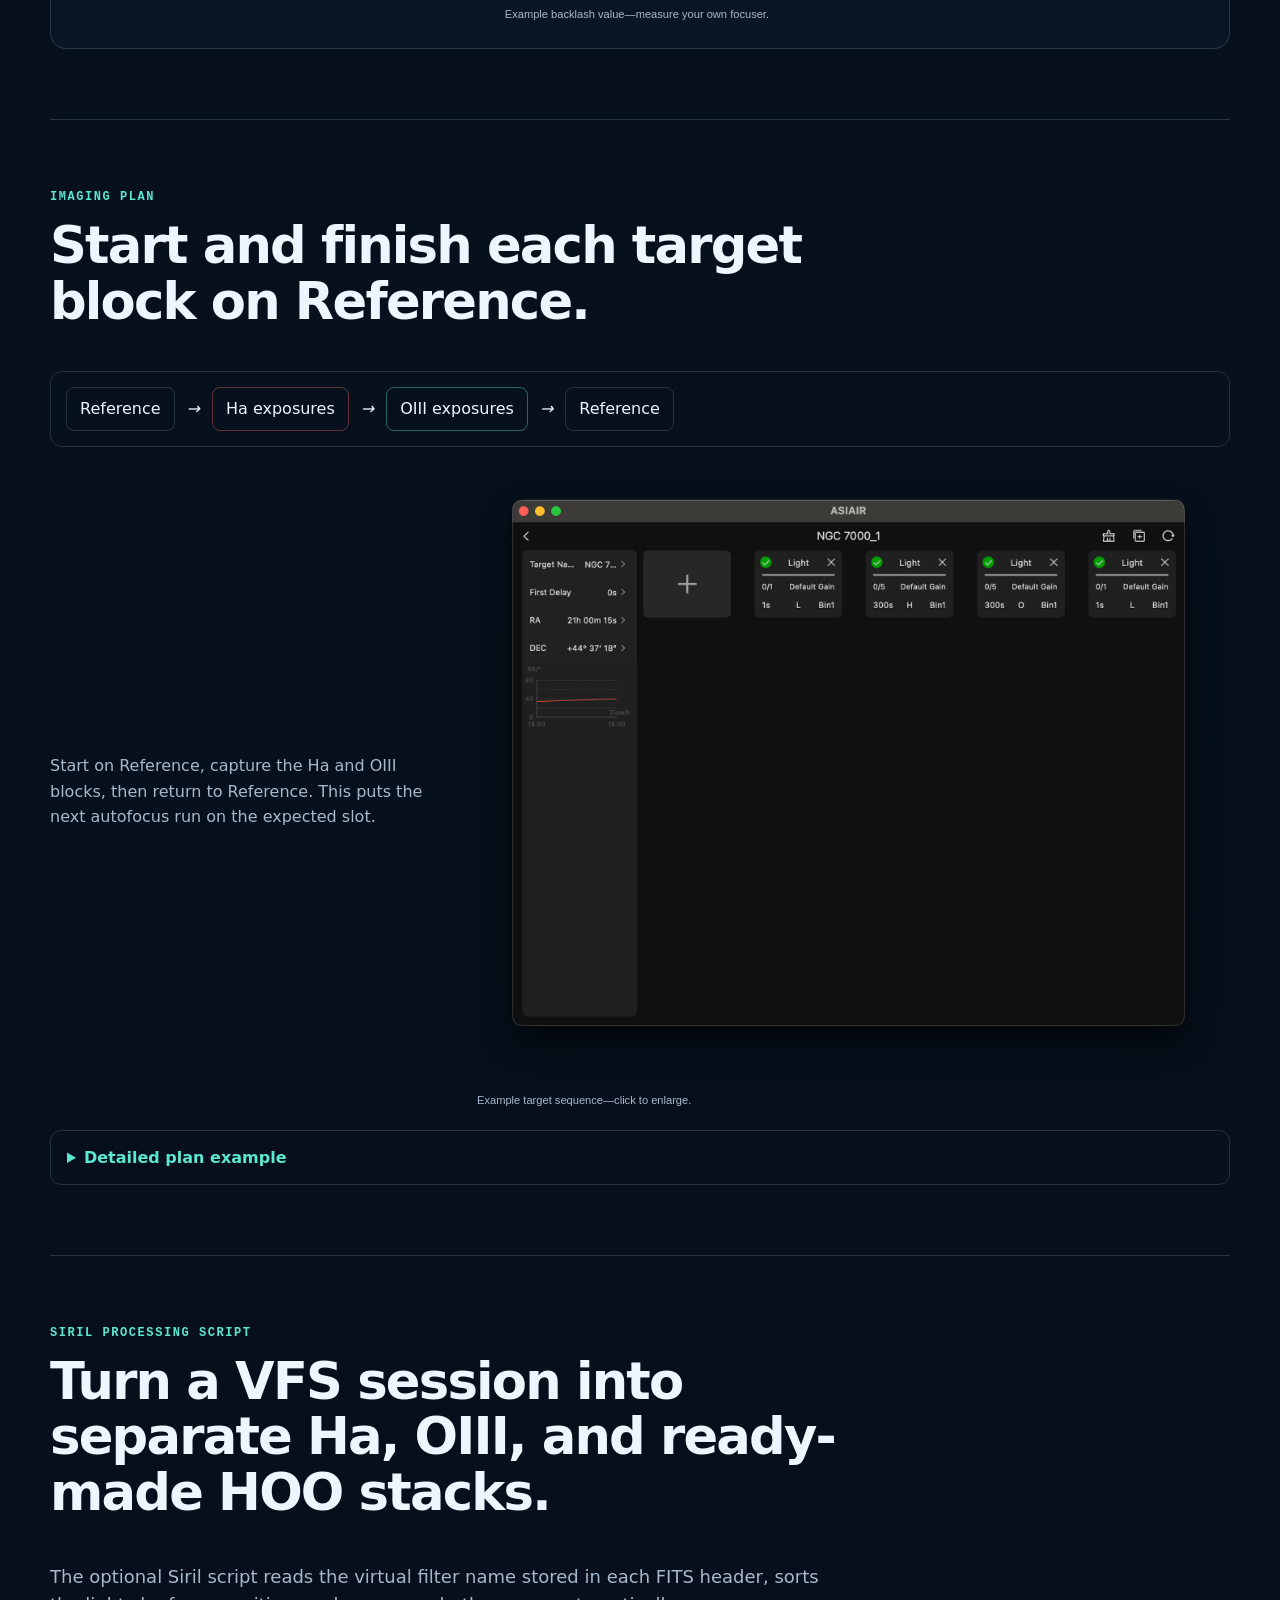
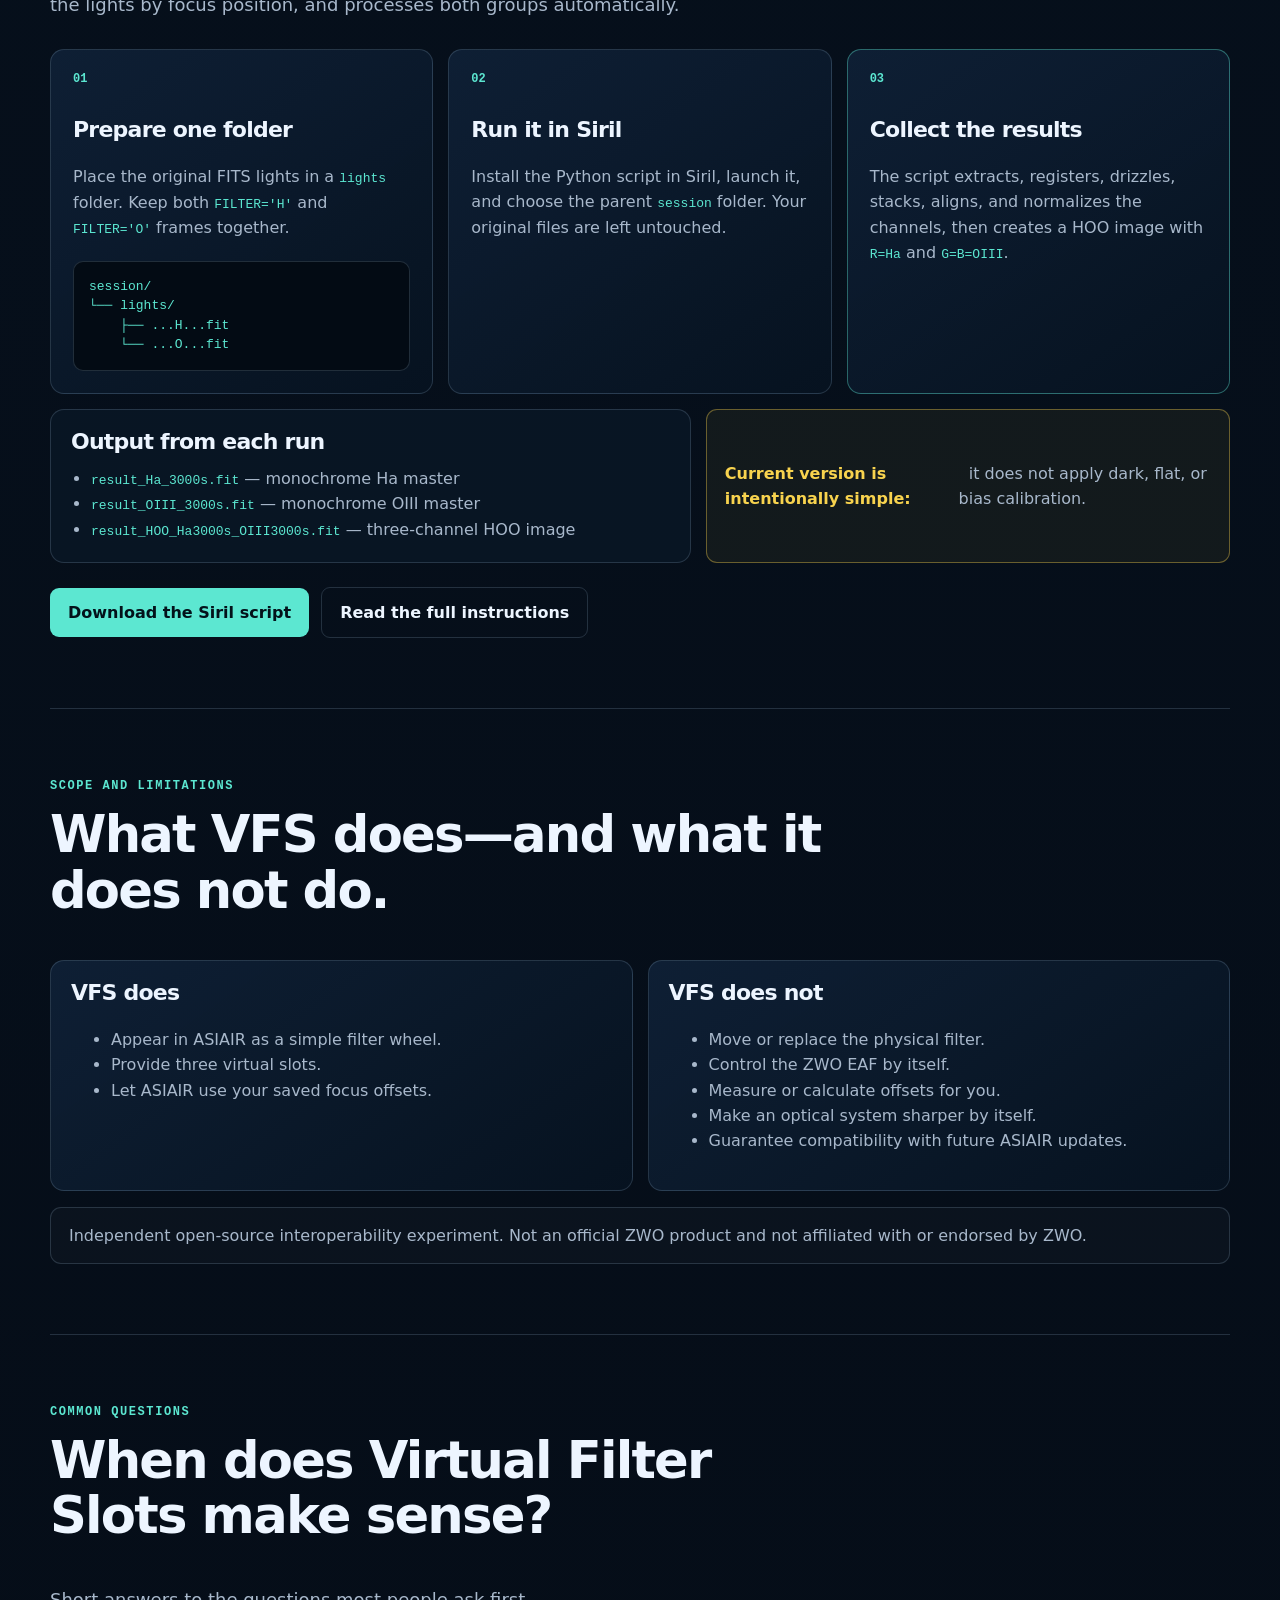
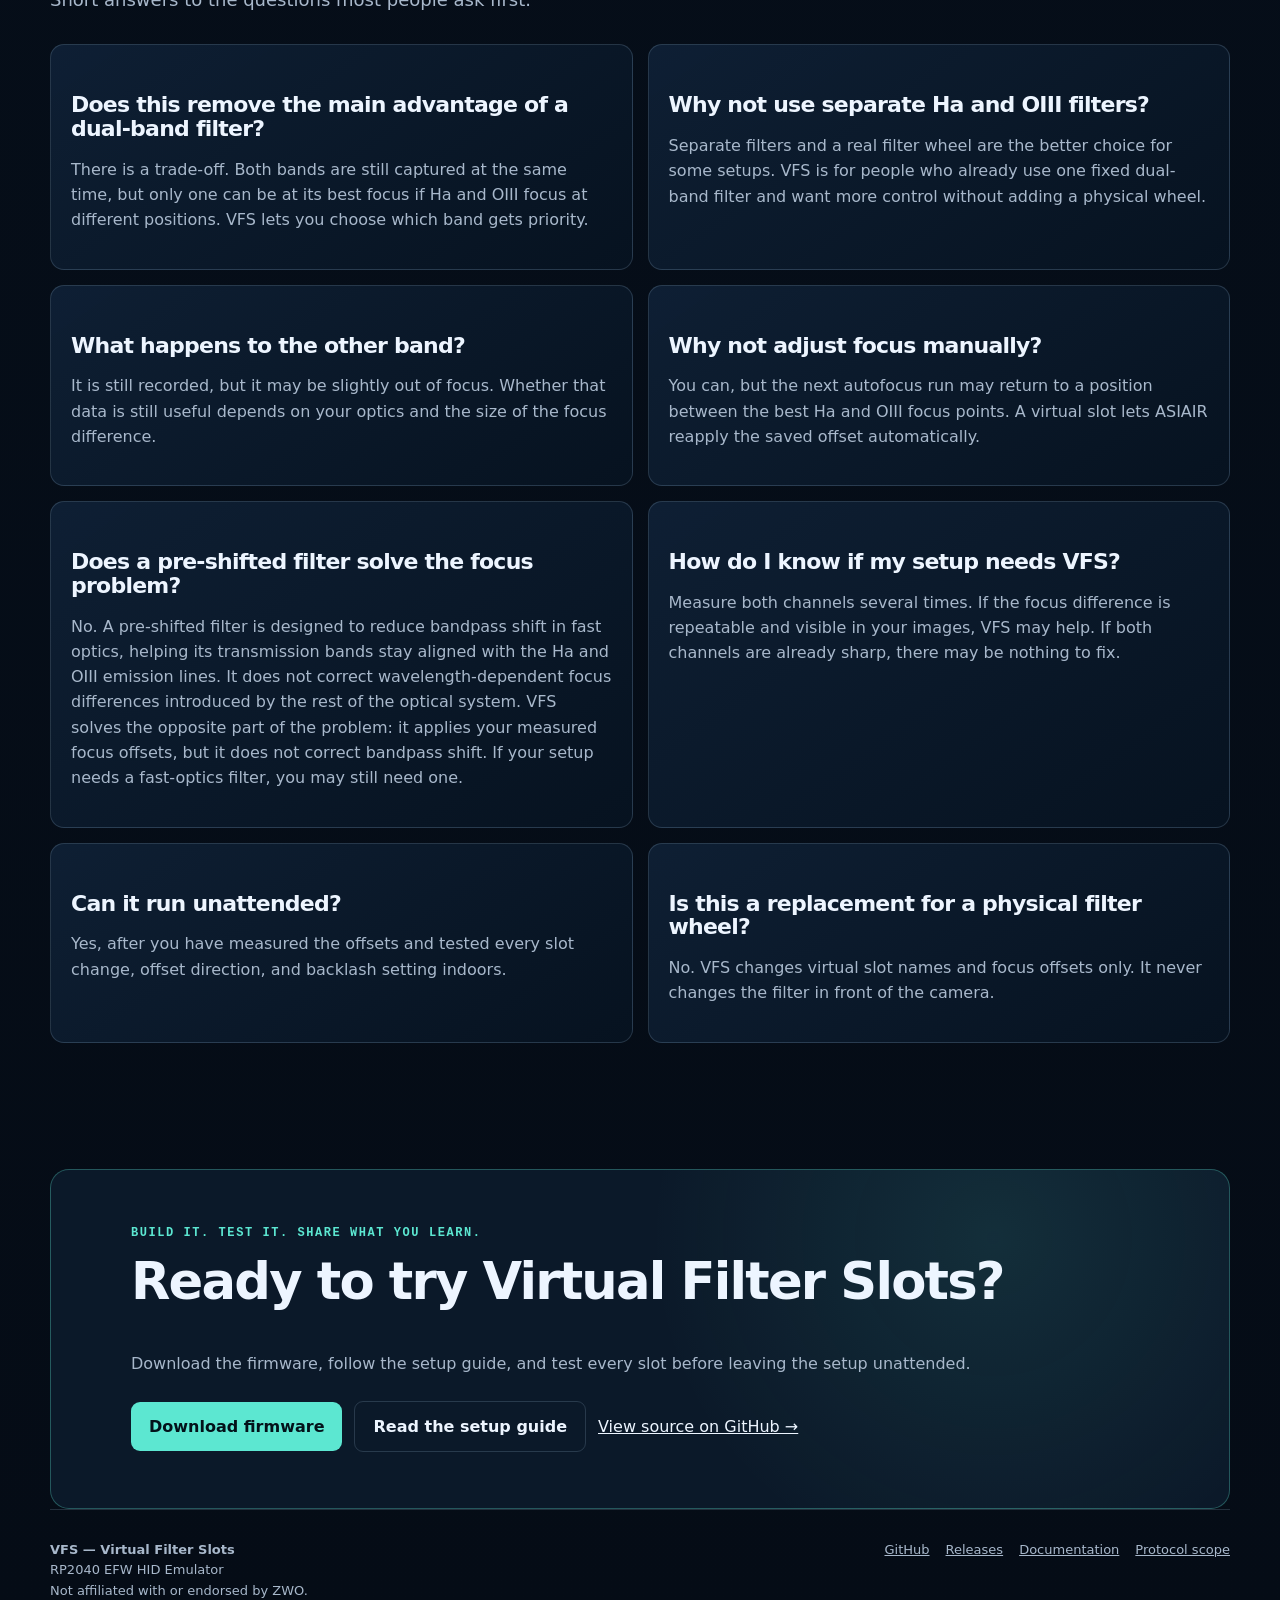
==== commit 9a2525ac: "Refine how-it-works layout" ====
--- a/docs/index.html
+++ b/docs/index.html
@@ -186,6 +186,13 @@
 <p class="result-setup"><strong>Test setup:</strong> 2.90 µm pixels · 129.43 mm focal length · f/4 · 4.622 arcsec/px image scale. In angular terms, Ha improved from 19.53″ to 8.79″ and OIII from 11.92″ to 8.89″.</p>
 <p class="result-caveat">Small pixels sample the image more finely, but the visibility of a focus difference depends on the complete combination of pixel size, focal length, focal ratio, optics, and seeing. These results come from one f/4 setup; FWHM was measured in Siril after the same registration, drizzle, and stacking workflow.</p>
 </div>
+</section>
+<section class="section shell" id="how">
+<div class="heading">
+<p class="eye">How it works</p>
+<h2>Measure once. Let ASIAIR handle the focus changes.</h2>
+<p>VFS turns your measured focus difference into virtual slots that ASIAIR can use automatically.</p>
+</div>
 <div class="cards three observation-steps">
 <article>
 <i>01</i>
@@ -220,12 +227,10 @@
 <p>The Pico provides three virtual slots. The physical filter never moves.</p>
 </article>
 </div>
-</section>
-<section class="section shell" id="how">
-<div class="heading">
-<p class="eye">How it works</p>
-<h2>The Pico changes the virtual slot. ASIAIR moves the focuser.</h2>
-<p>Choose Reference, Ha, or OIII. ASIAIR reads the saved offset and moves the real ZWO EAF.</p>
+<div class="how-stage system-stage">
+<div class="system-flow-heading">
+<p class="eye">Inside the workflow</p>
+<h3>What happens when ASIAIR selects a virtual slot.</h3>
 </div>
 <div class="flow component-flow">
 <article>
@@ -266,9 +271,10 @@
 </div>
 <aside class="warning">
 <strong>The Pico does not move the focuser.</strong> ASIAIR controls the real ZWO EAF.</aside>
+</div>
+<div class="how-stage slot-stage">
 <div class="slots-heading">
 <h3>Three virtual slots for three saved focus positions.</h3>
-<p>Only the slot name and focus offset change. The same physical filter stays installed.</p>
 </div>
 <div class="cards three slots">
 <article>
@@ -286,6 +292,8 @@
 <h3>OIII</h3>
 <p>User-measured OIII offset</p>
 </article>
+</div>
+<p class="slots-note">Only the slot name and focus offset change. The same physical filter stays installed.</p>
 </div>
 </section>
 <section class="section shell requirements-section">
--- a/docs/site-v3.css
+++ b/docs/site-v3.css
@@ -261,7 +261,15 @@
 .optical-explanation-copy>p:last-child{margin-bottom:0;color:var(--muted)}
 .optical-explanation .observation-visual{margin:0}
 .evidence-section .focus-curves,.comparison-section .results-comparison{margin:0}
-.comparison-section .observation-steps{margin-top:32px}
+.how-stage{margin-top:56px;padding-top:48px;border-top:1px solid var(--line)}
+.system-flow-heading{margin:0 0 22px}
+.system-flow-heading h3{margin:0;font-size:clamp(23px,2.6vw,32px)}
+#how>.heading{margin-bottom:38px}
+#how{padding-bottom:56px}
+#how .slots-heading{margin:0 0 28px}
+#how .slots article{min-height:0;padding:17px 20px}
+#how .slots h3{margin:17px 0 6px}
+#how .slots-note{margin:18px 2px 0;color:var(--muted)}
 .measurement + .observation-steps,
 .measurement + aside + .observation-steps{margin-top:32px}
 .results-comparison{margin-top:64px;padding:42px;border:1px solid var(--line);border-radius:18px;background:linear-gradient(150deg,rgba(13,31,51,.86),rgba(5,15,27,.95))}
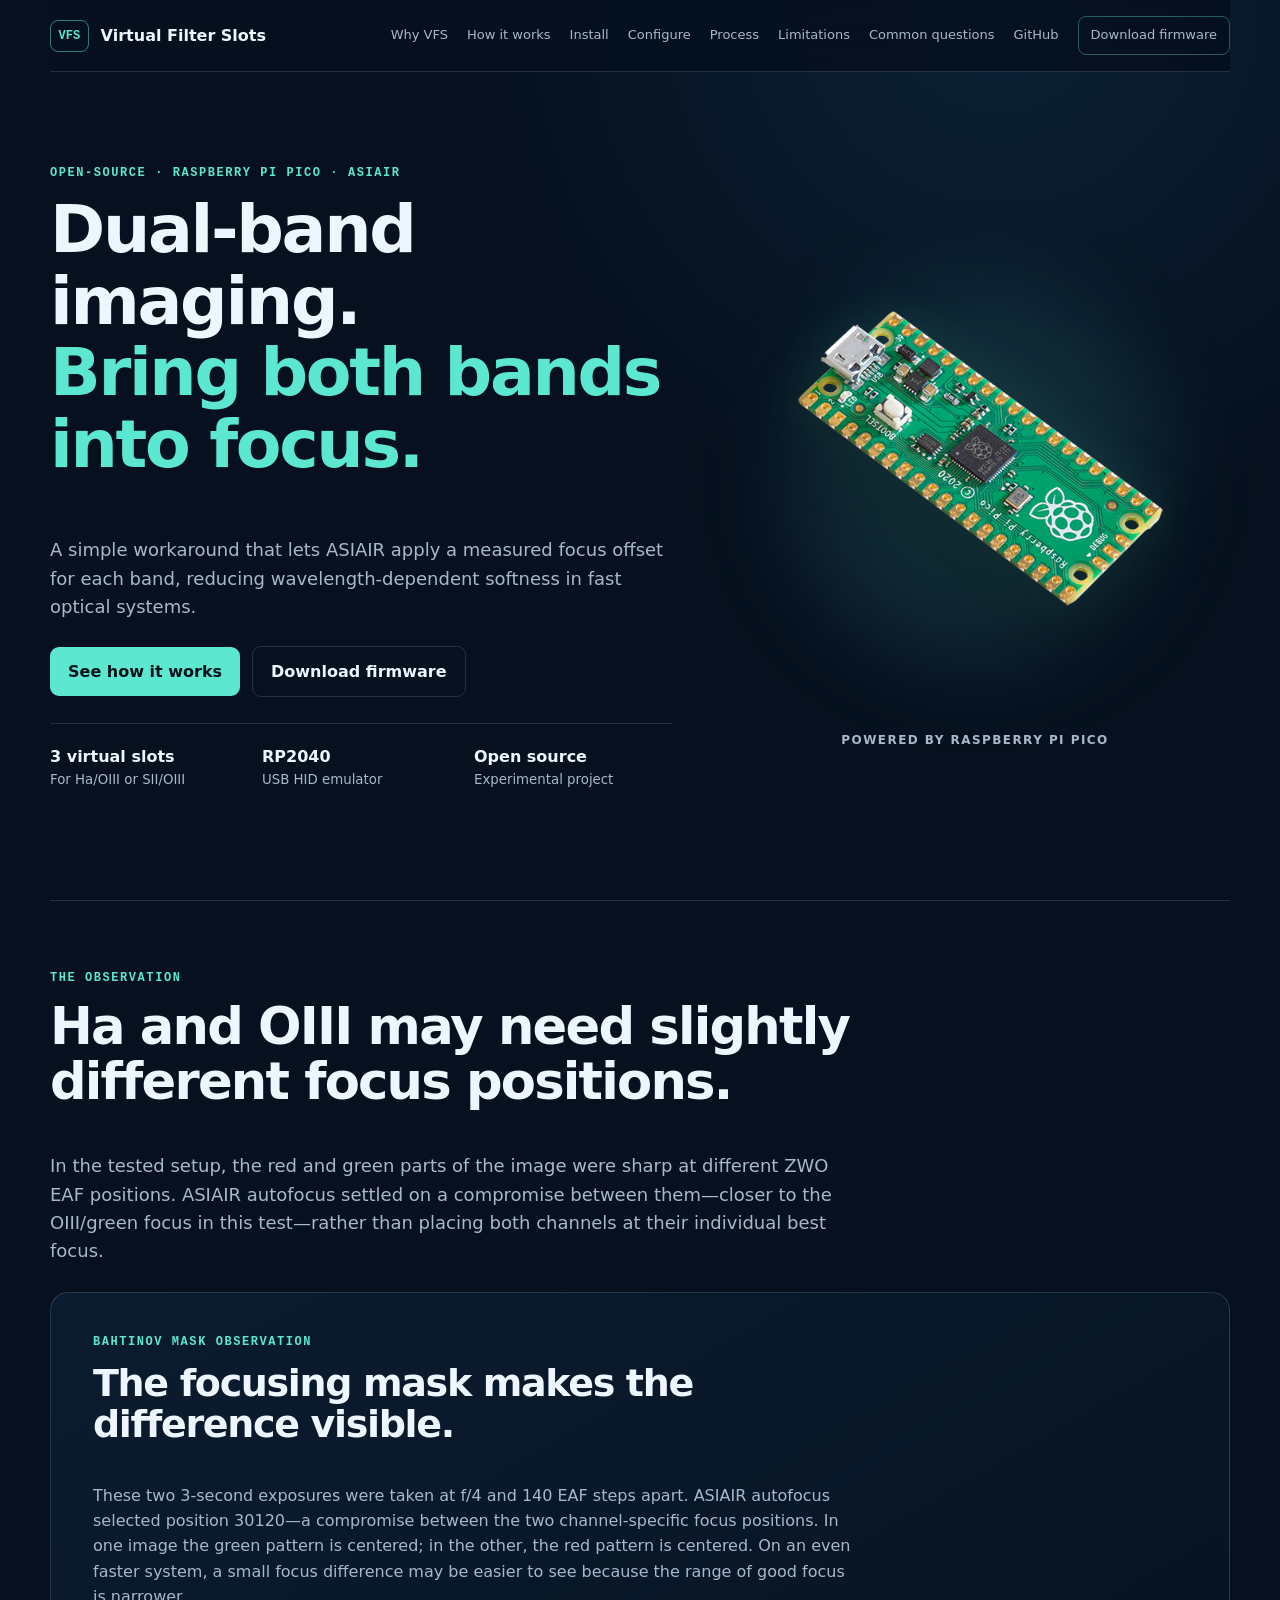
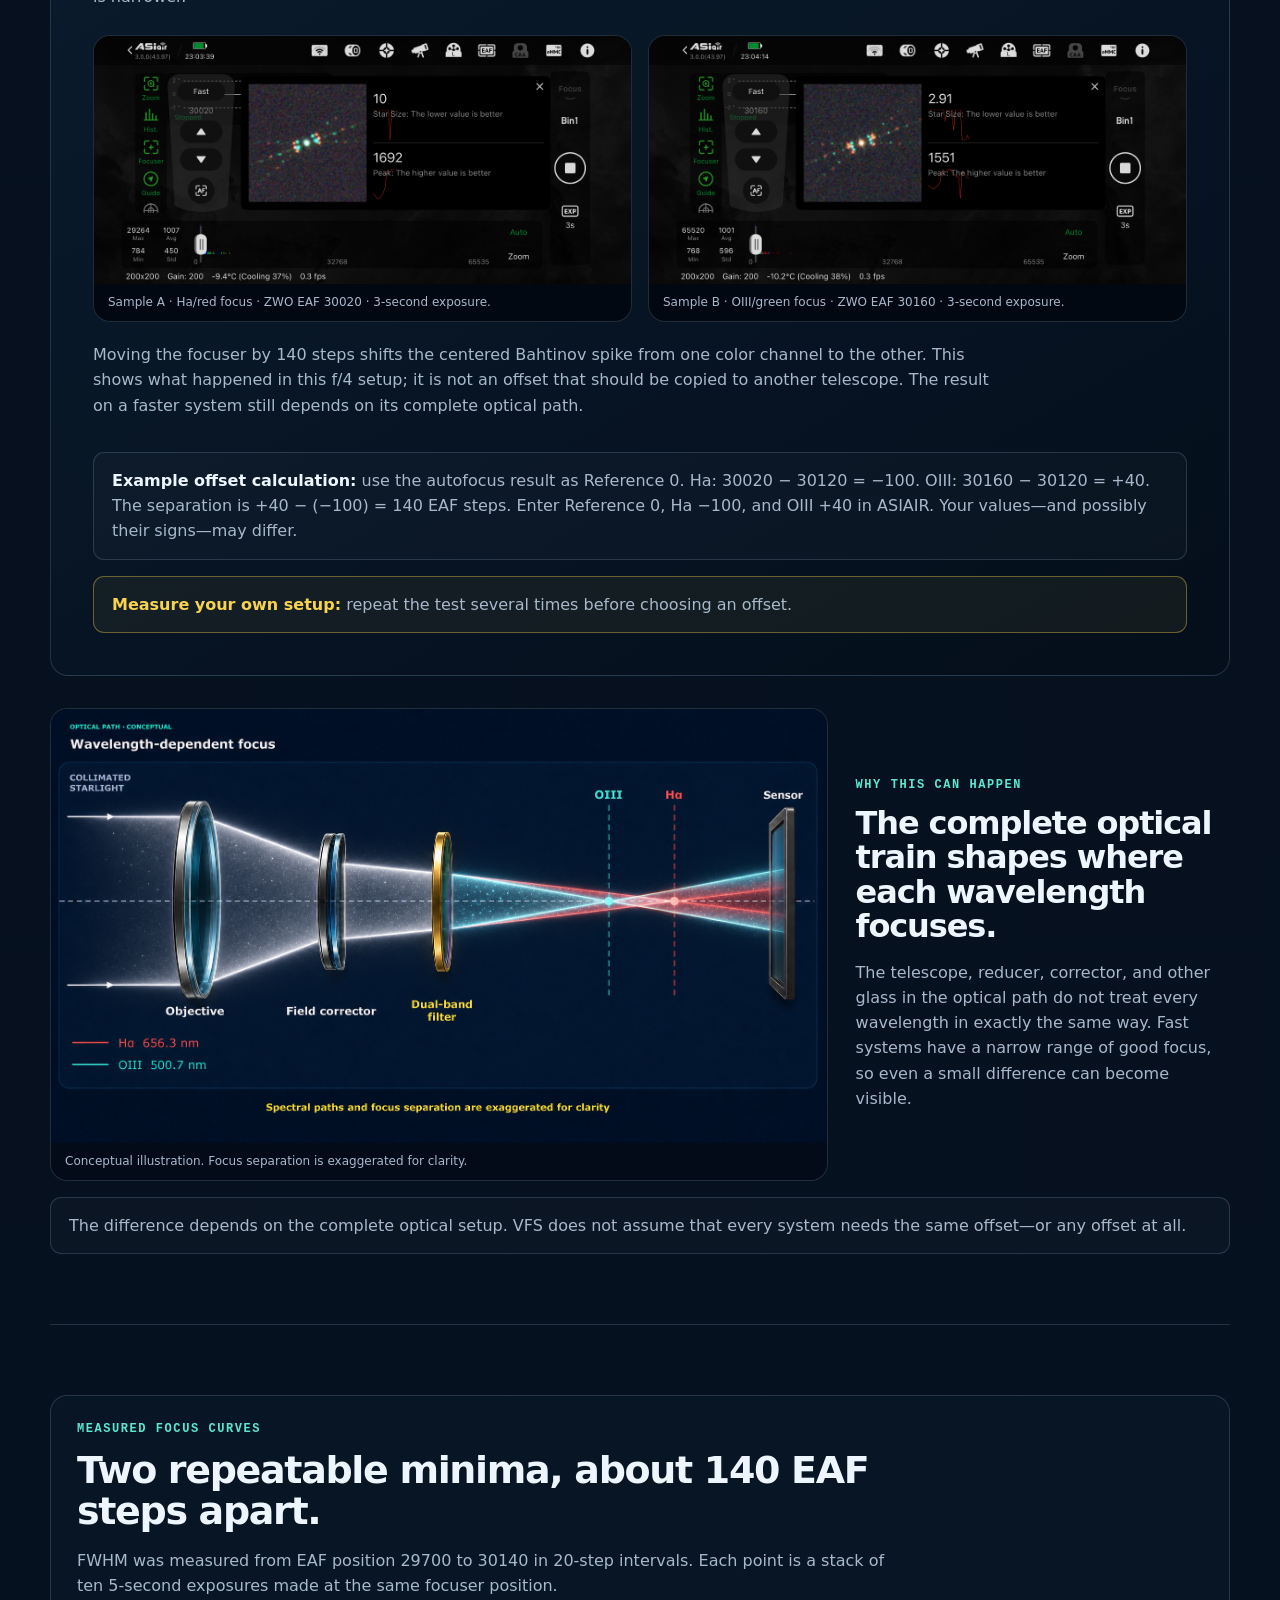
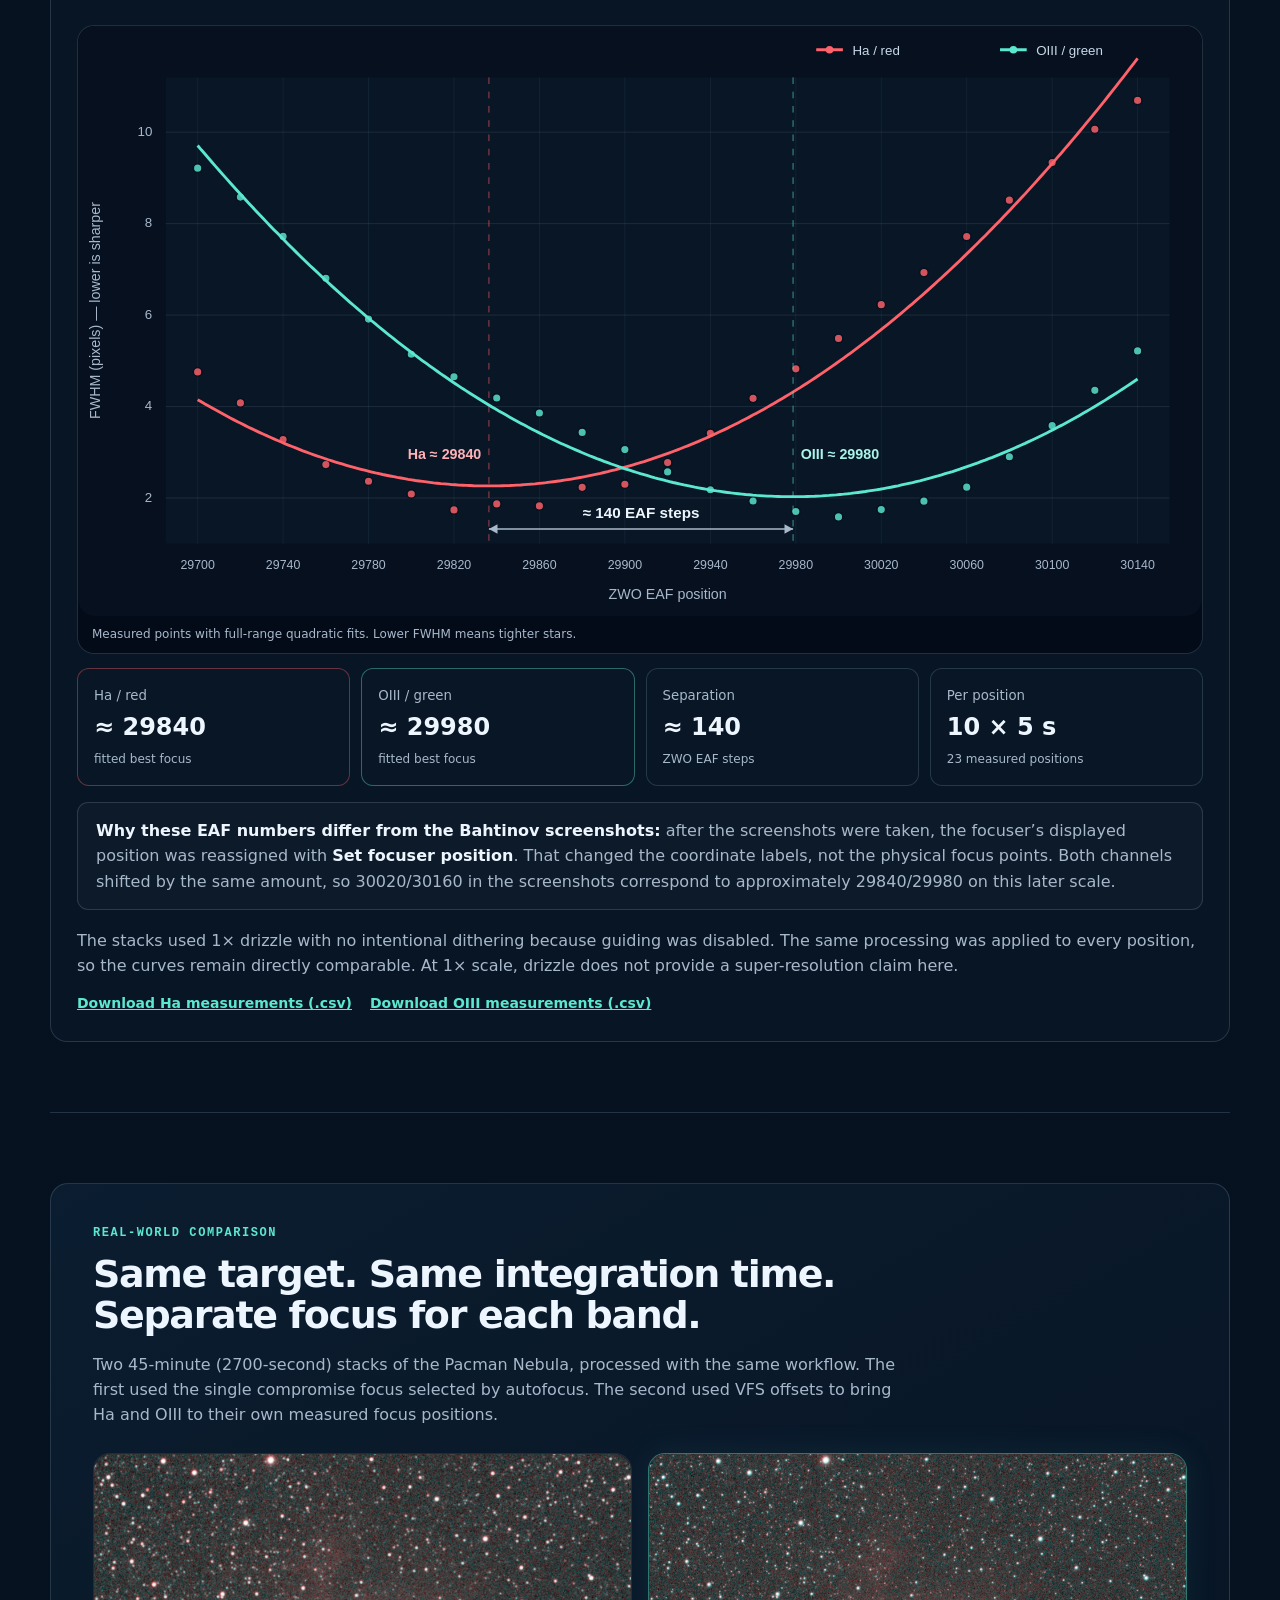
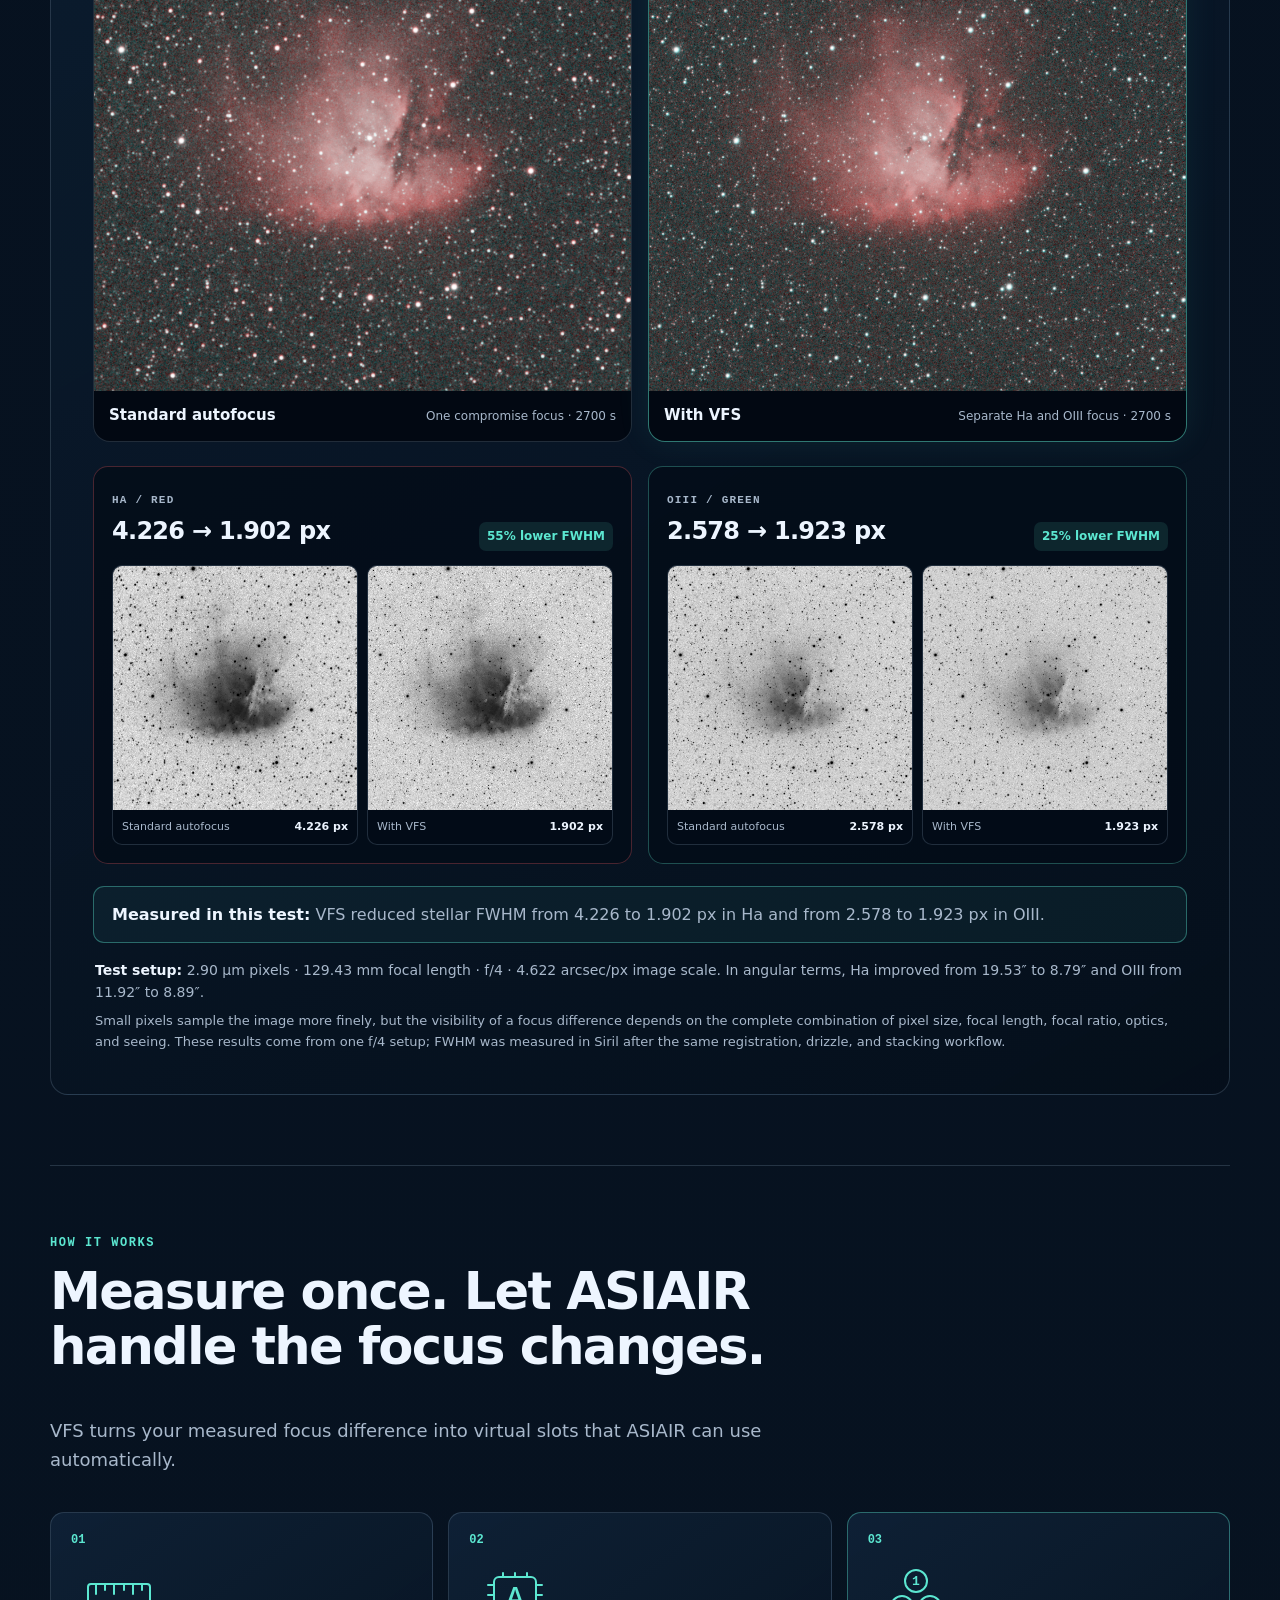
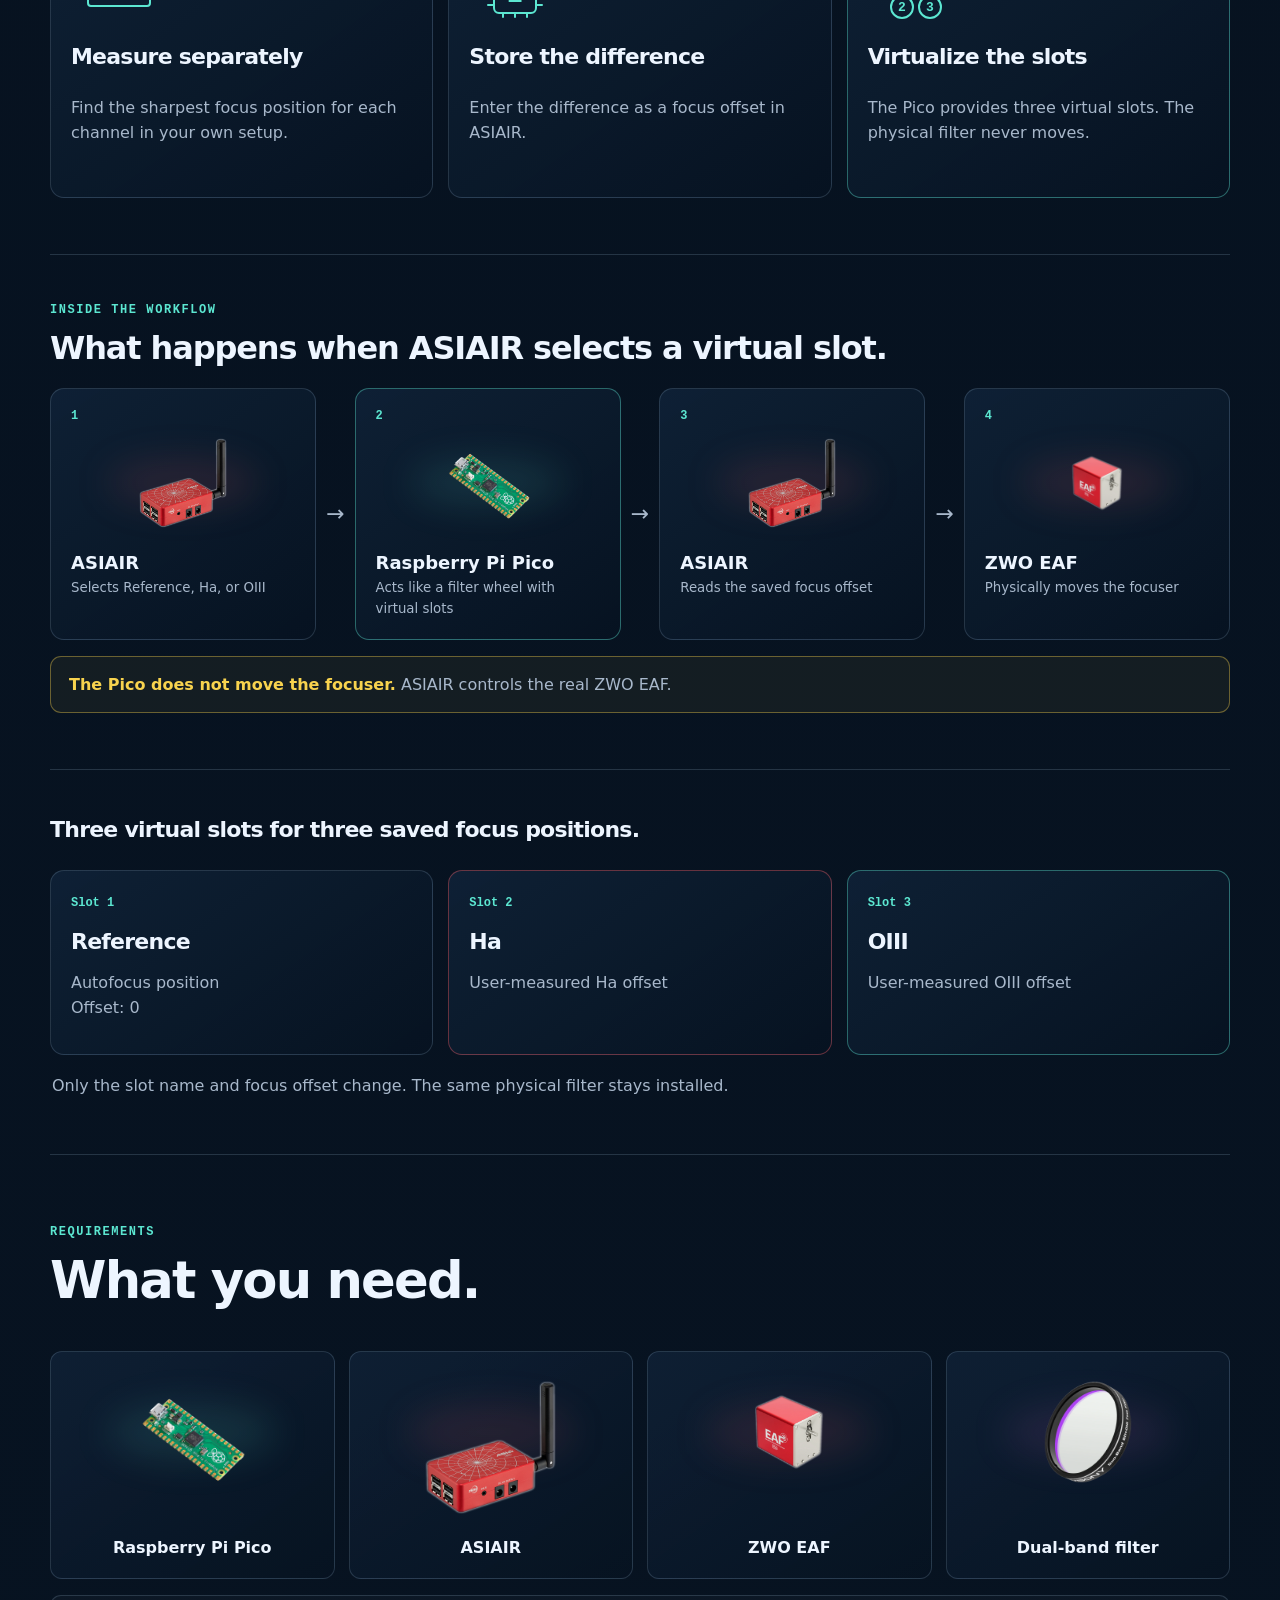
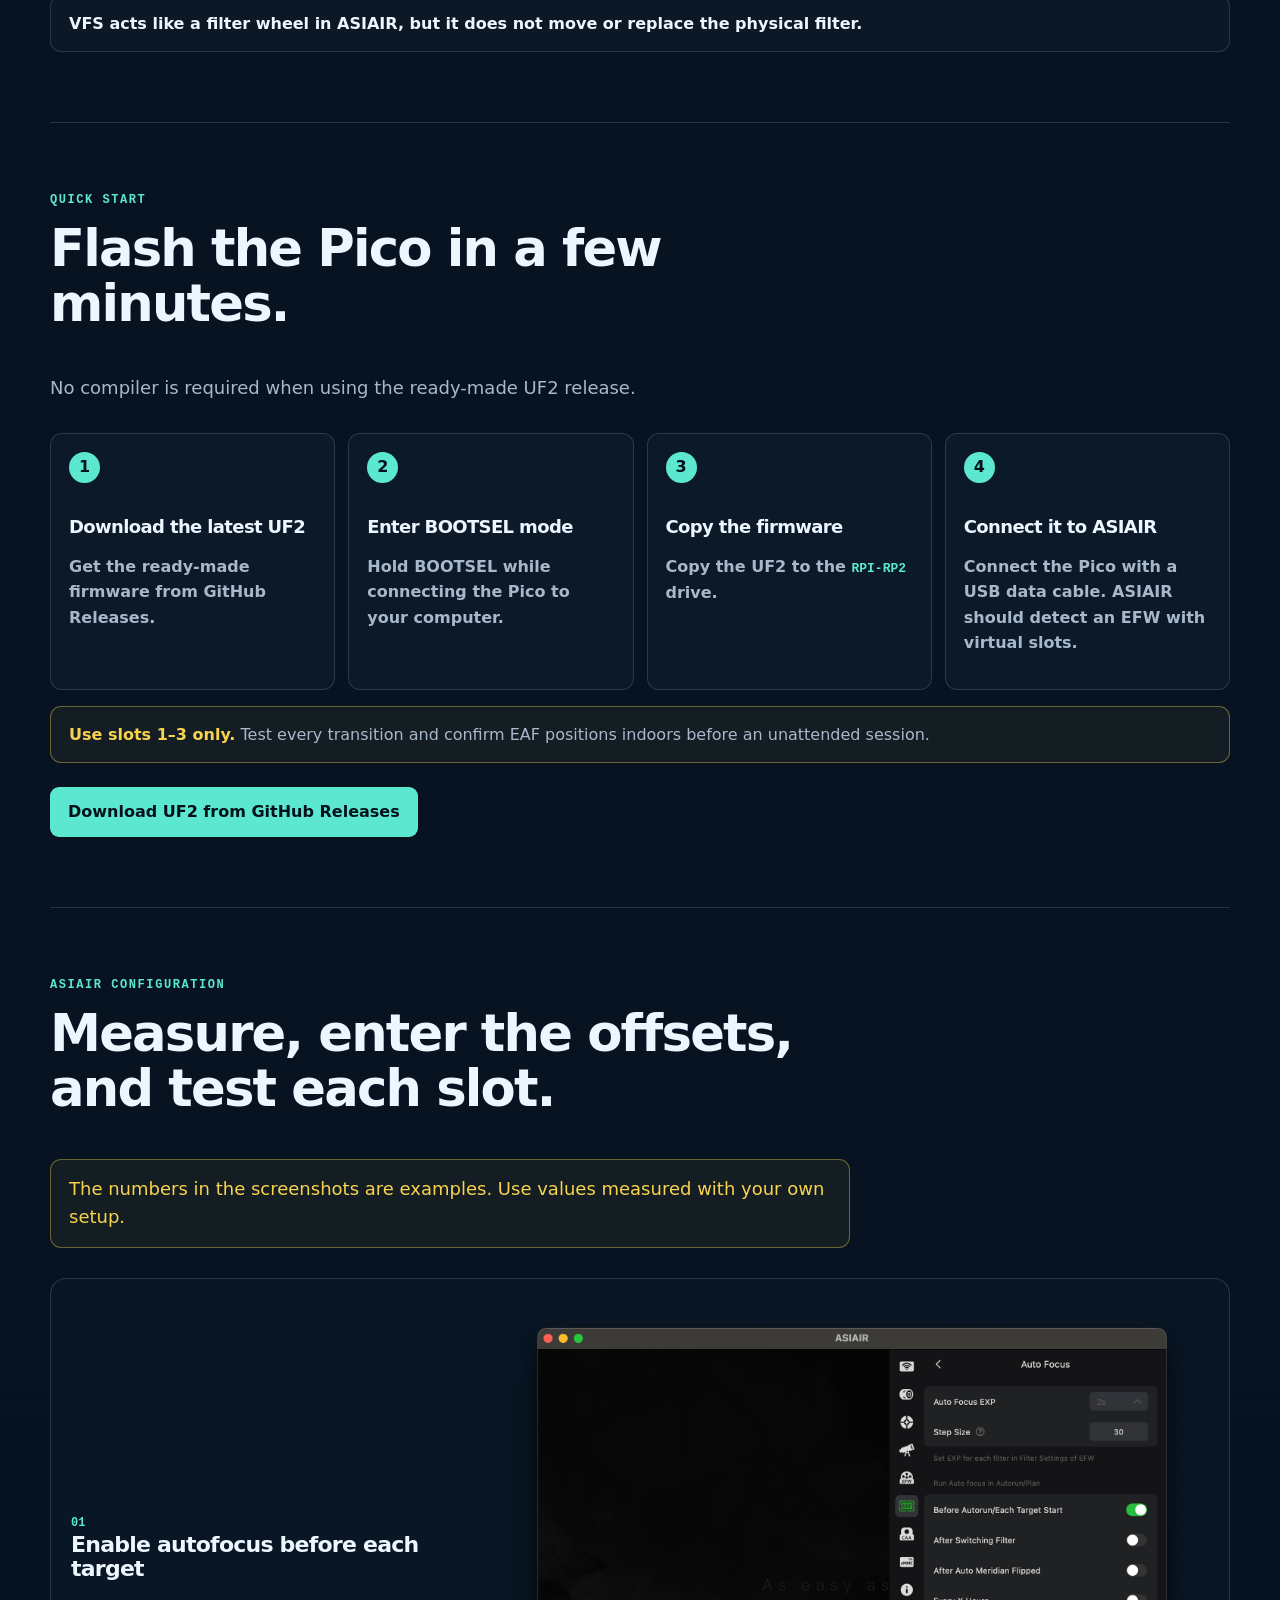
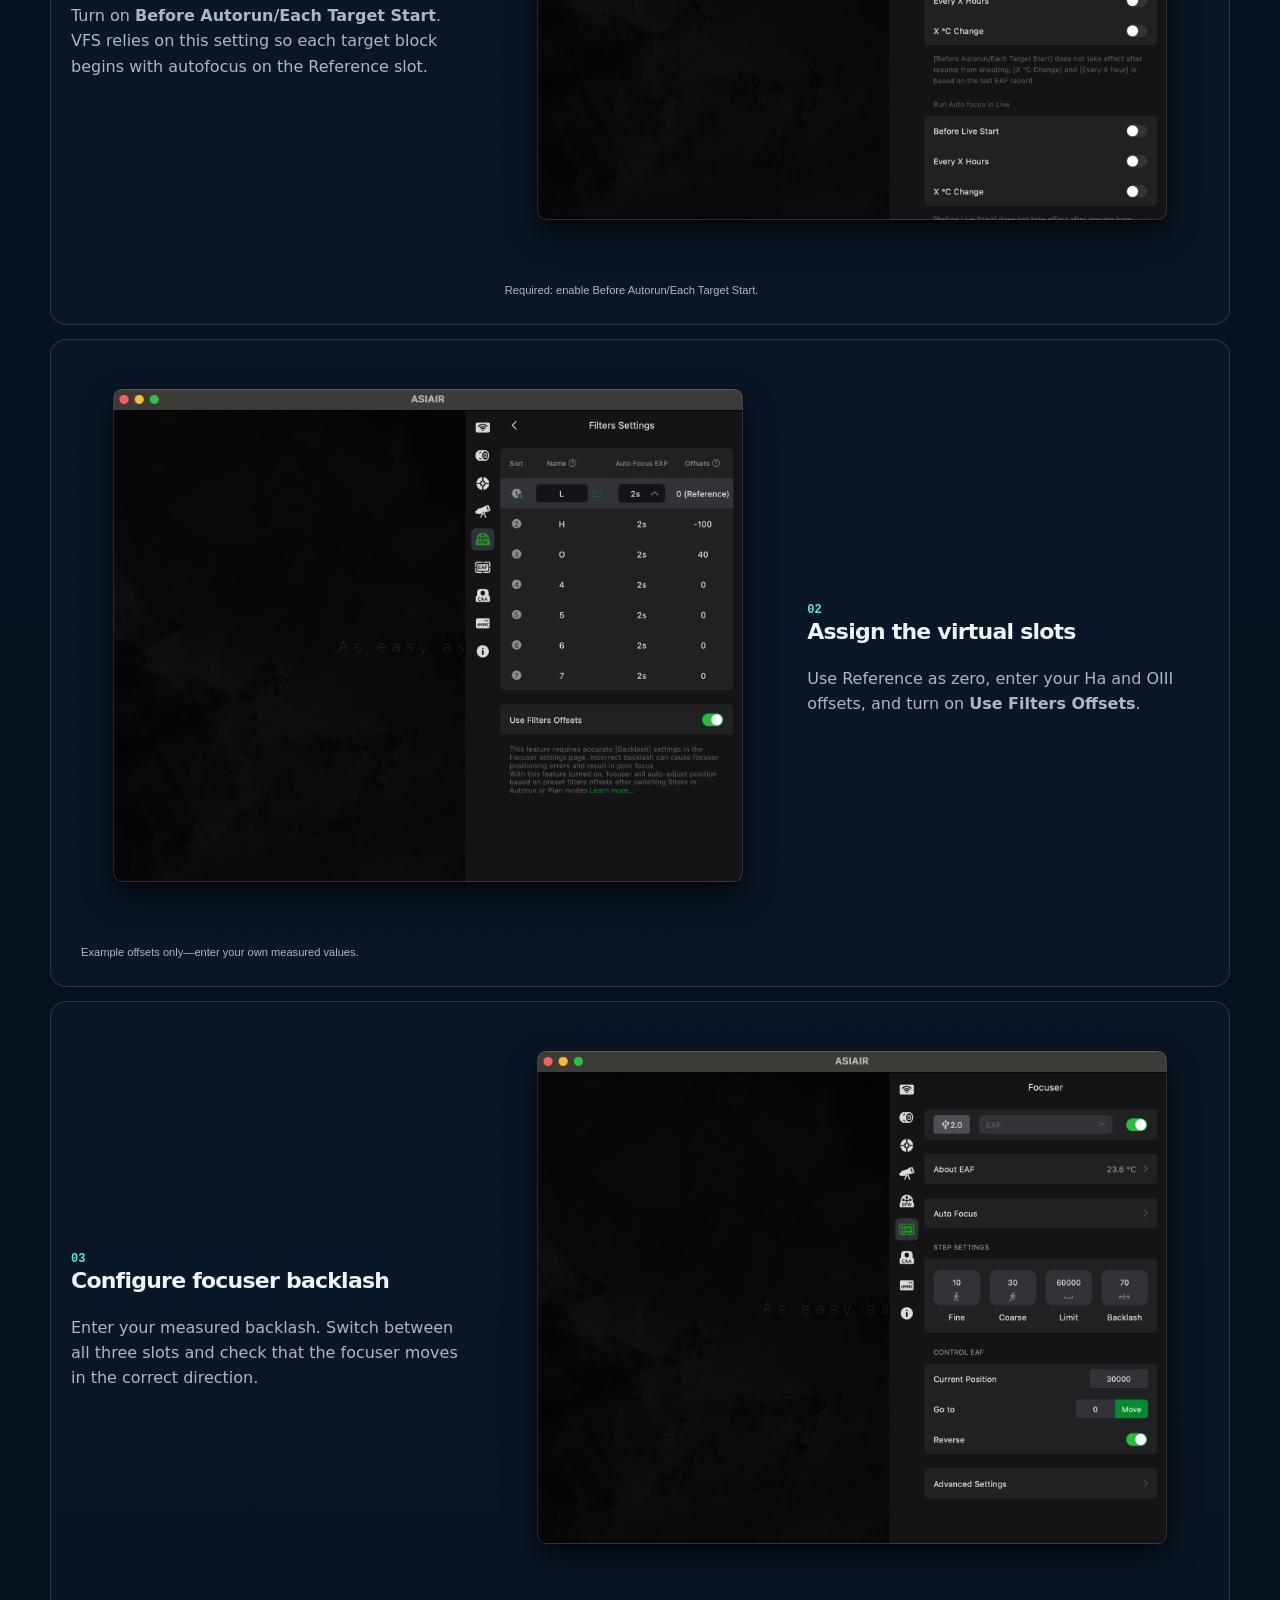
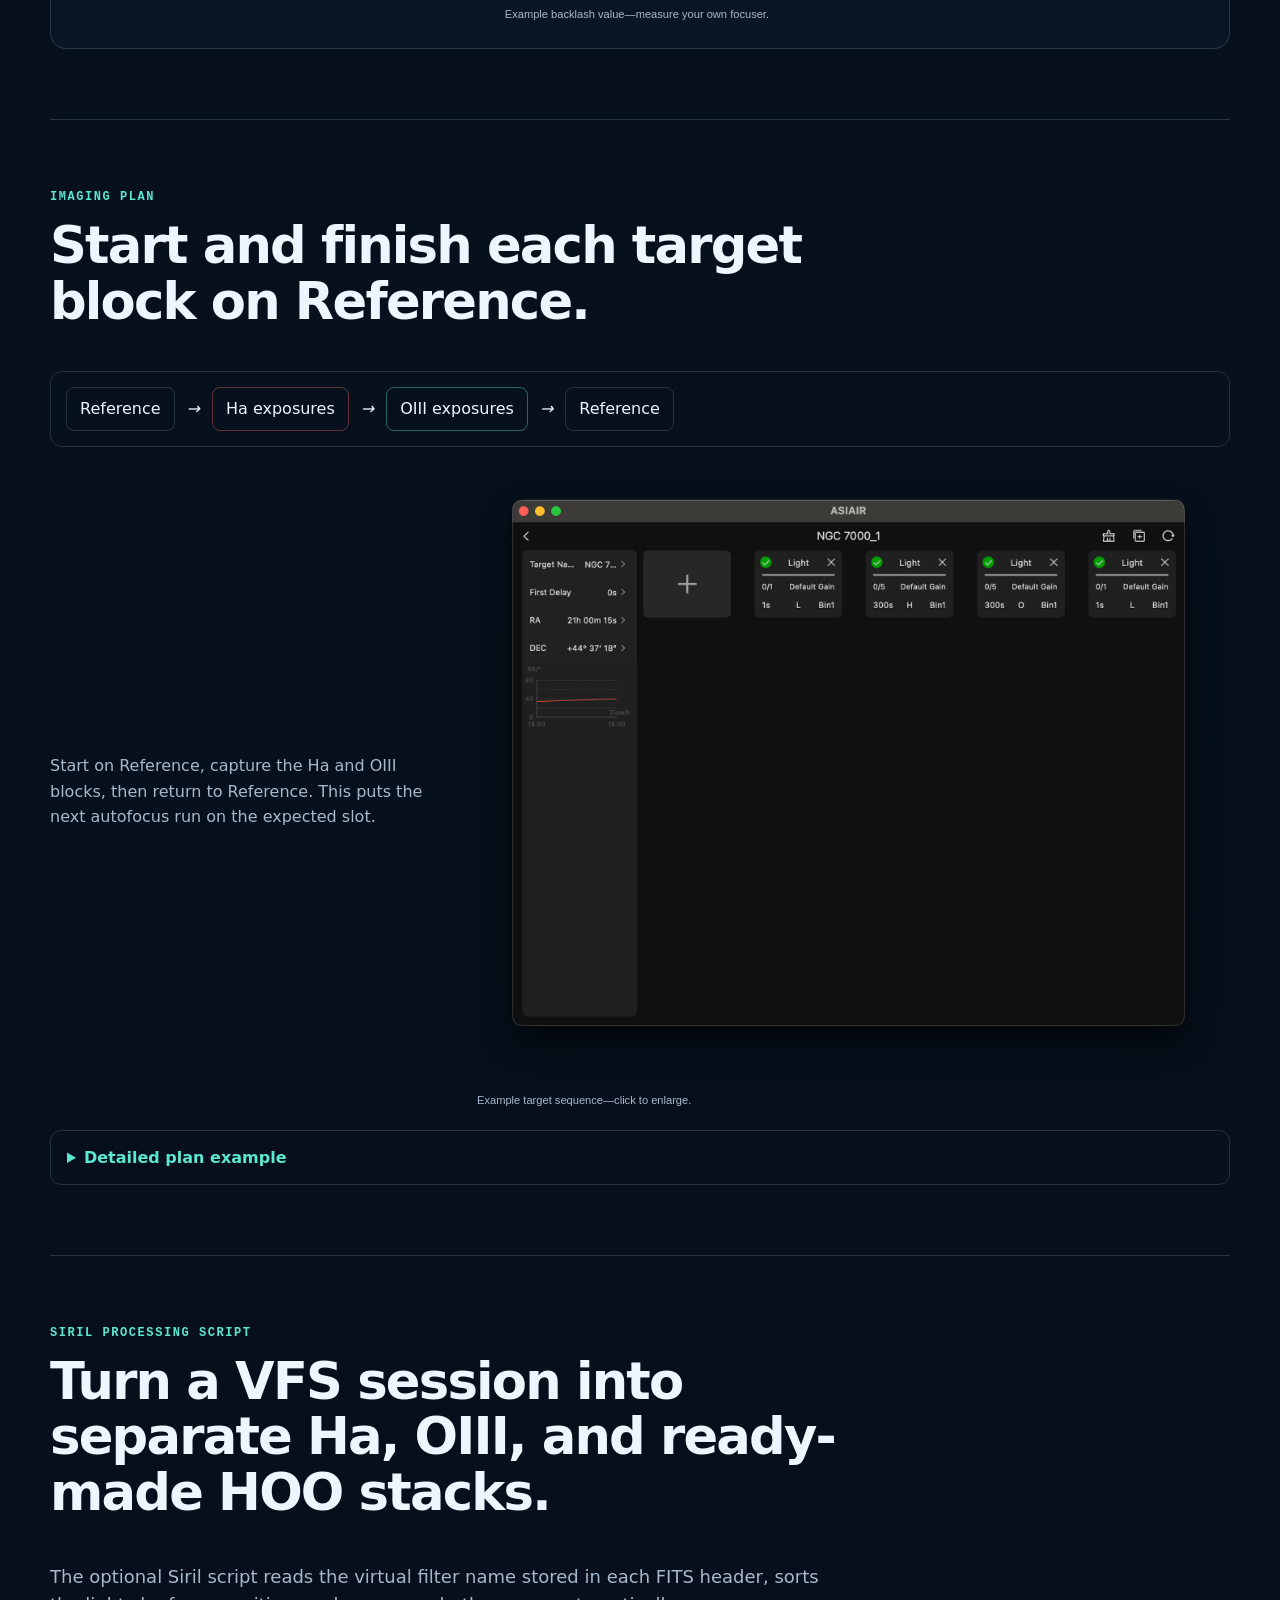
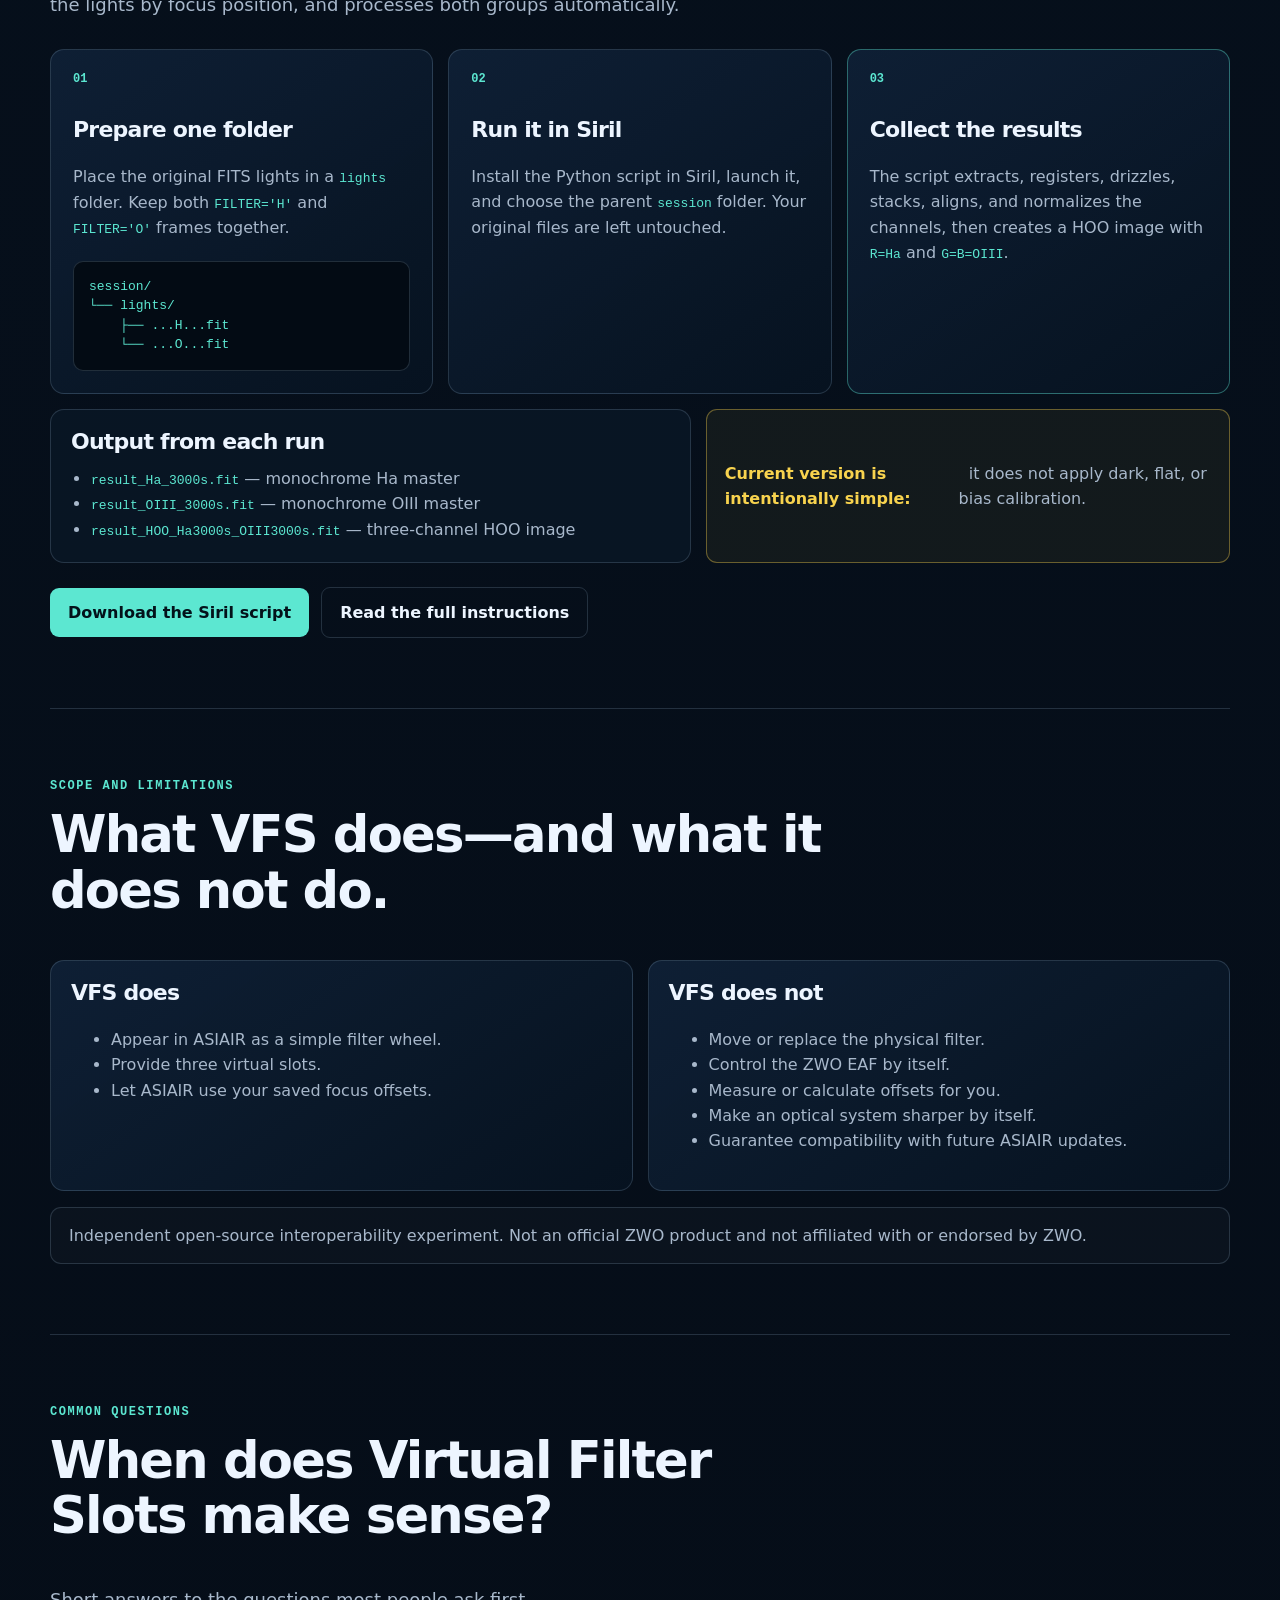
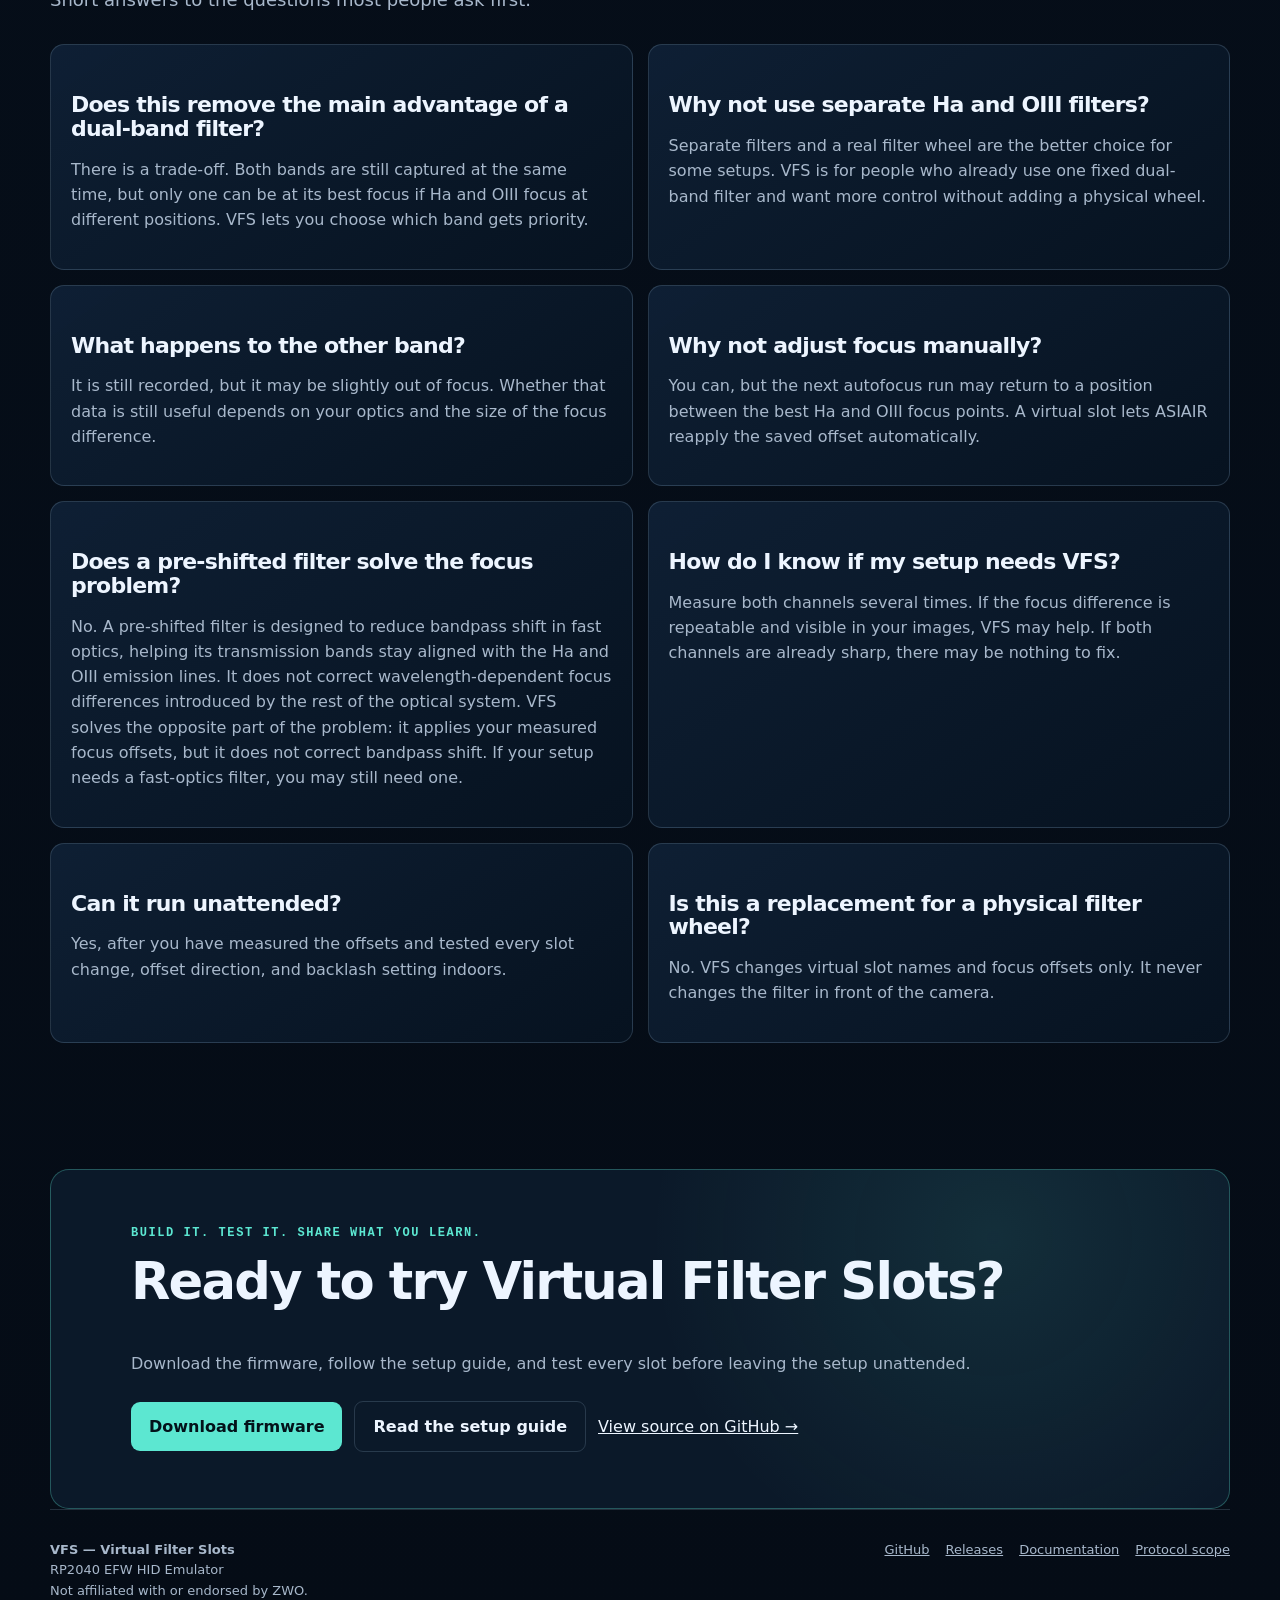
==== commit 6218c76c: "Refine focusing mask heading" ====
--- a/docs/index.html
+++ b/docs/index.html
@@ -84,7 +84,7 @@
 <div class="measurement">
 <div class="measurement-heading">
 <p class="eye">Bahtinov mask observation</p>
-<h3>The mask makes the focus difference visible.</h3>
+<h3>The focusing mask makes the difference visible.</h3>
 <p>These two 3-second exposures were taken at f/4 and 140 EAF steps apart. ASIAIR autofocus selected position 30120—a compromise between the two channel-specific focus positions. In one image the green pattern is centered; in the other, the red pattern is centered. On an even faster system, a small focus difference may be easier to see because the range of good focus is narrower.</p>
 </div>
 <div class="focus-samples">
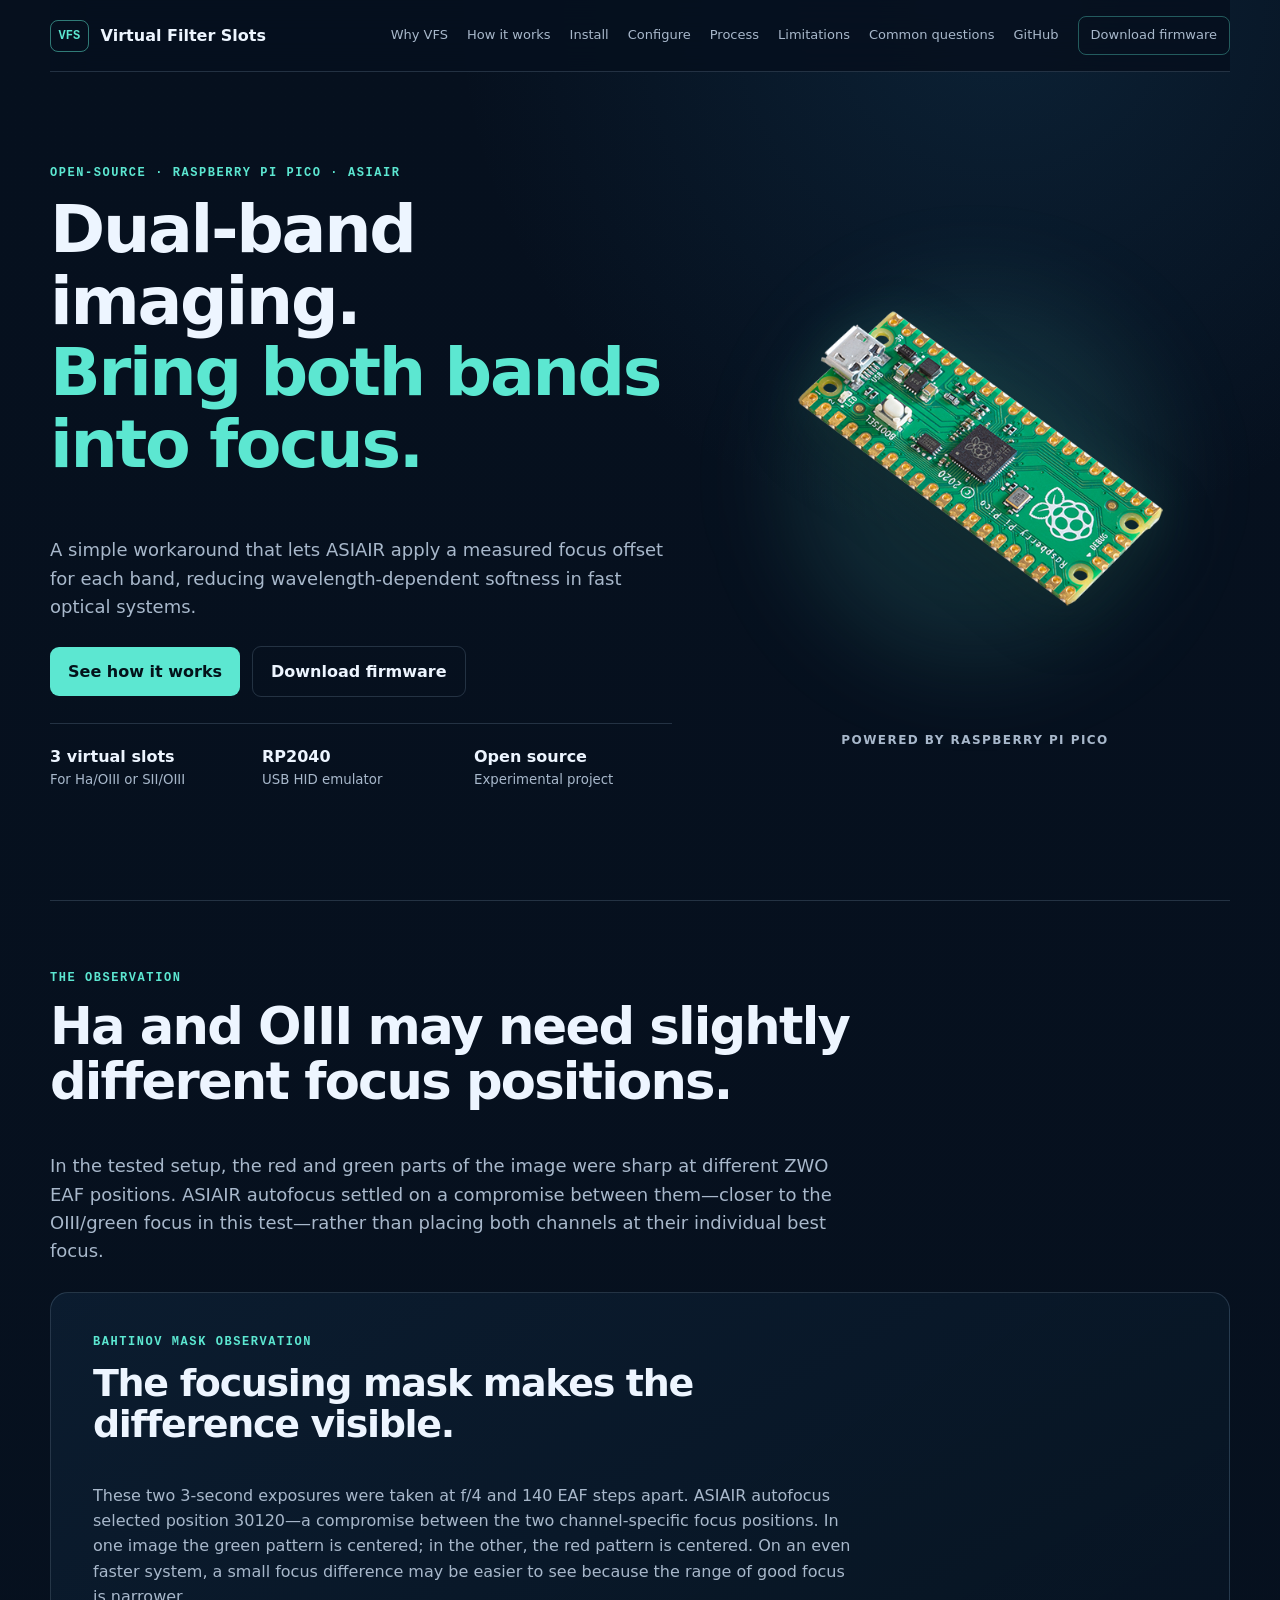
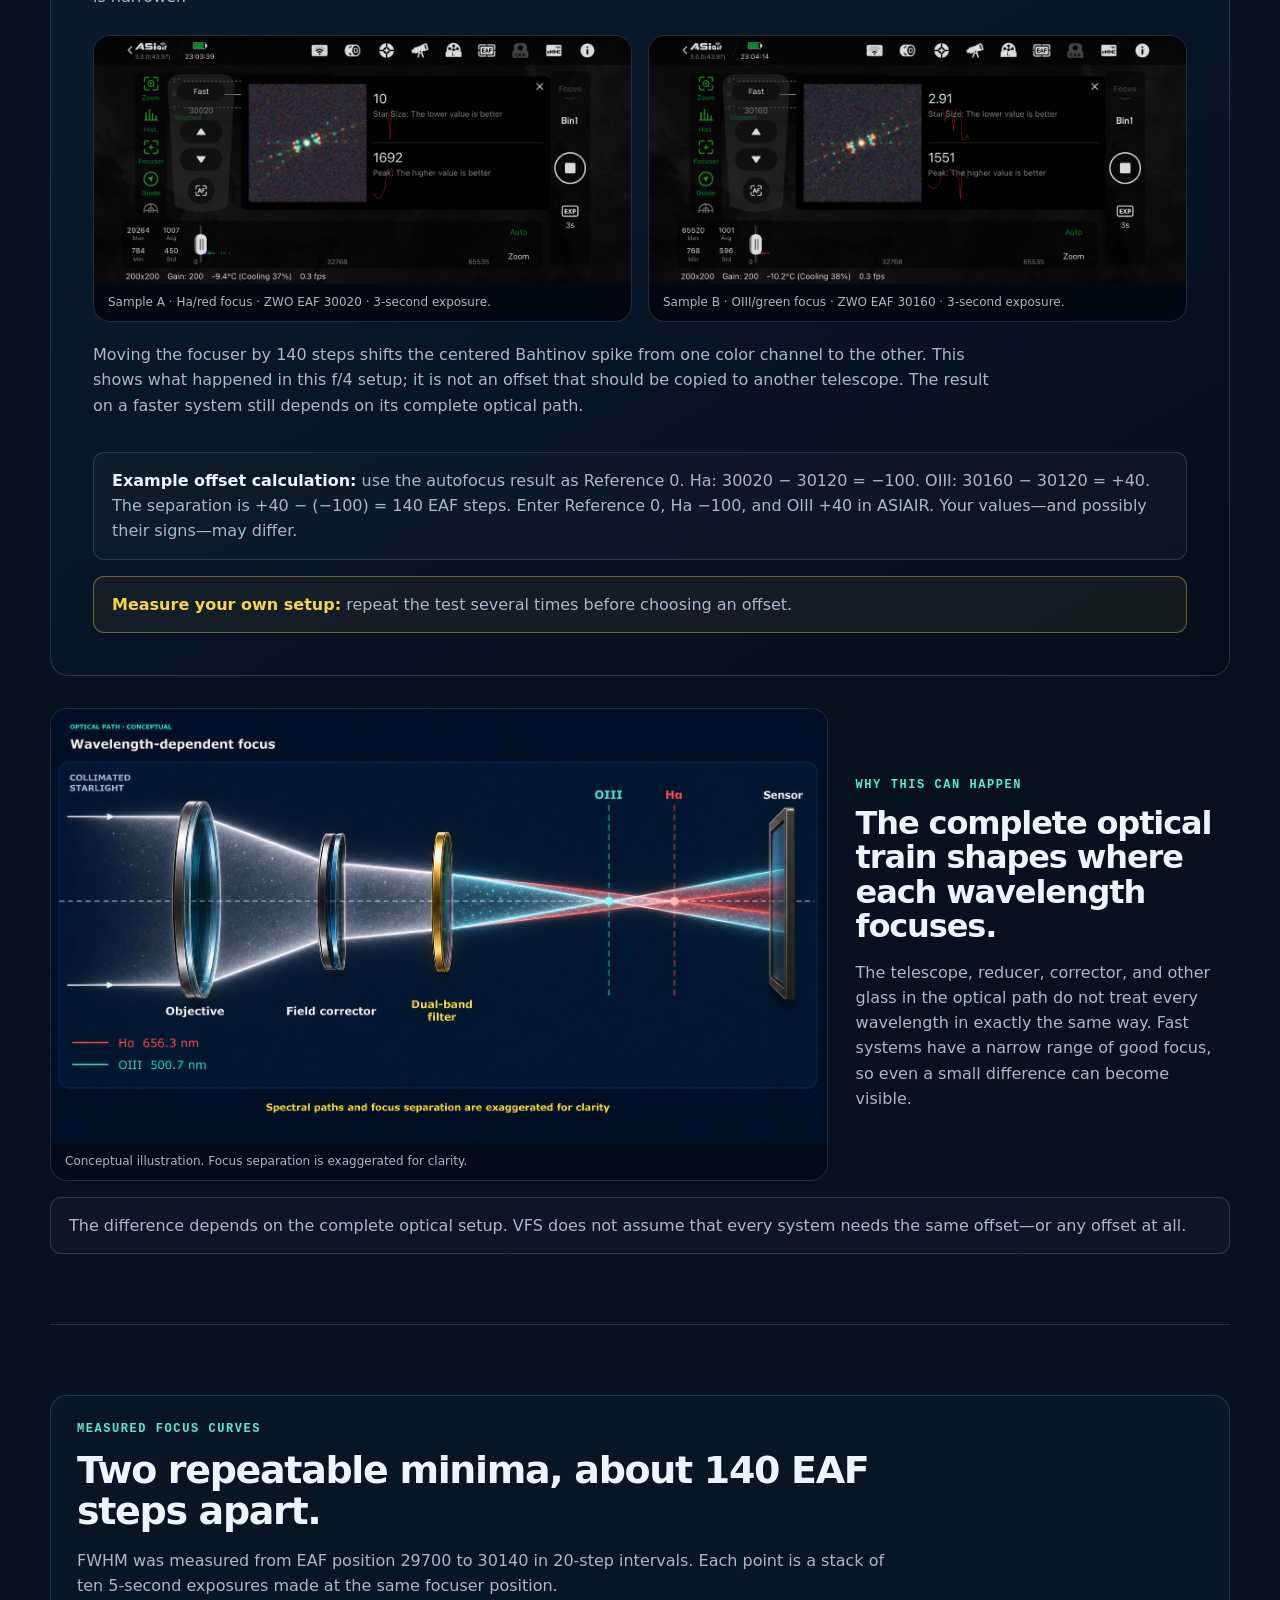
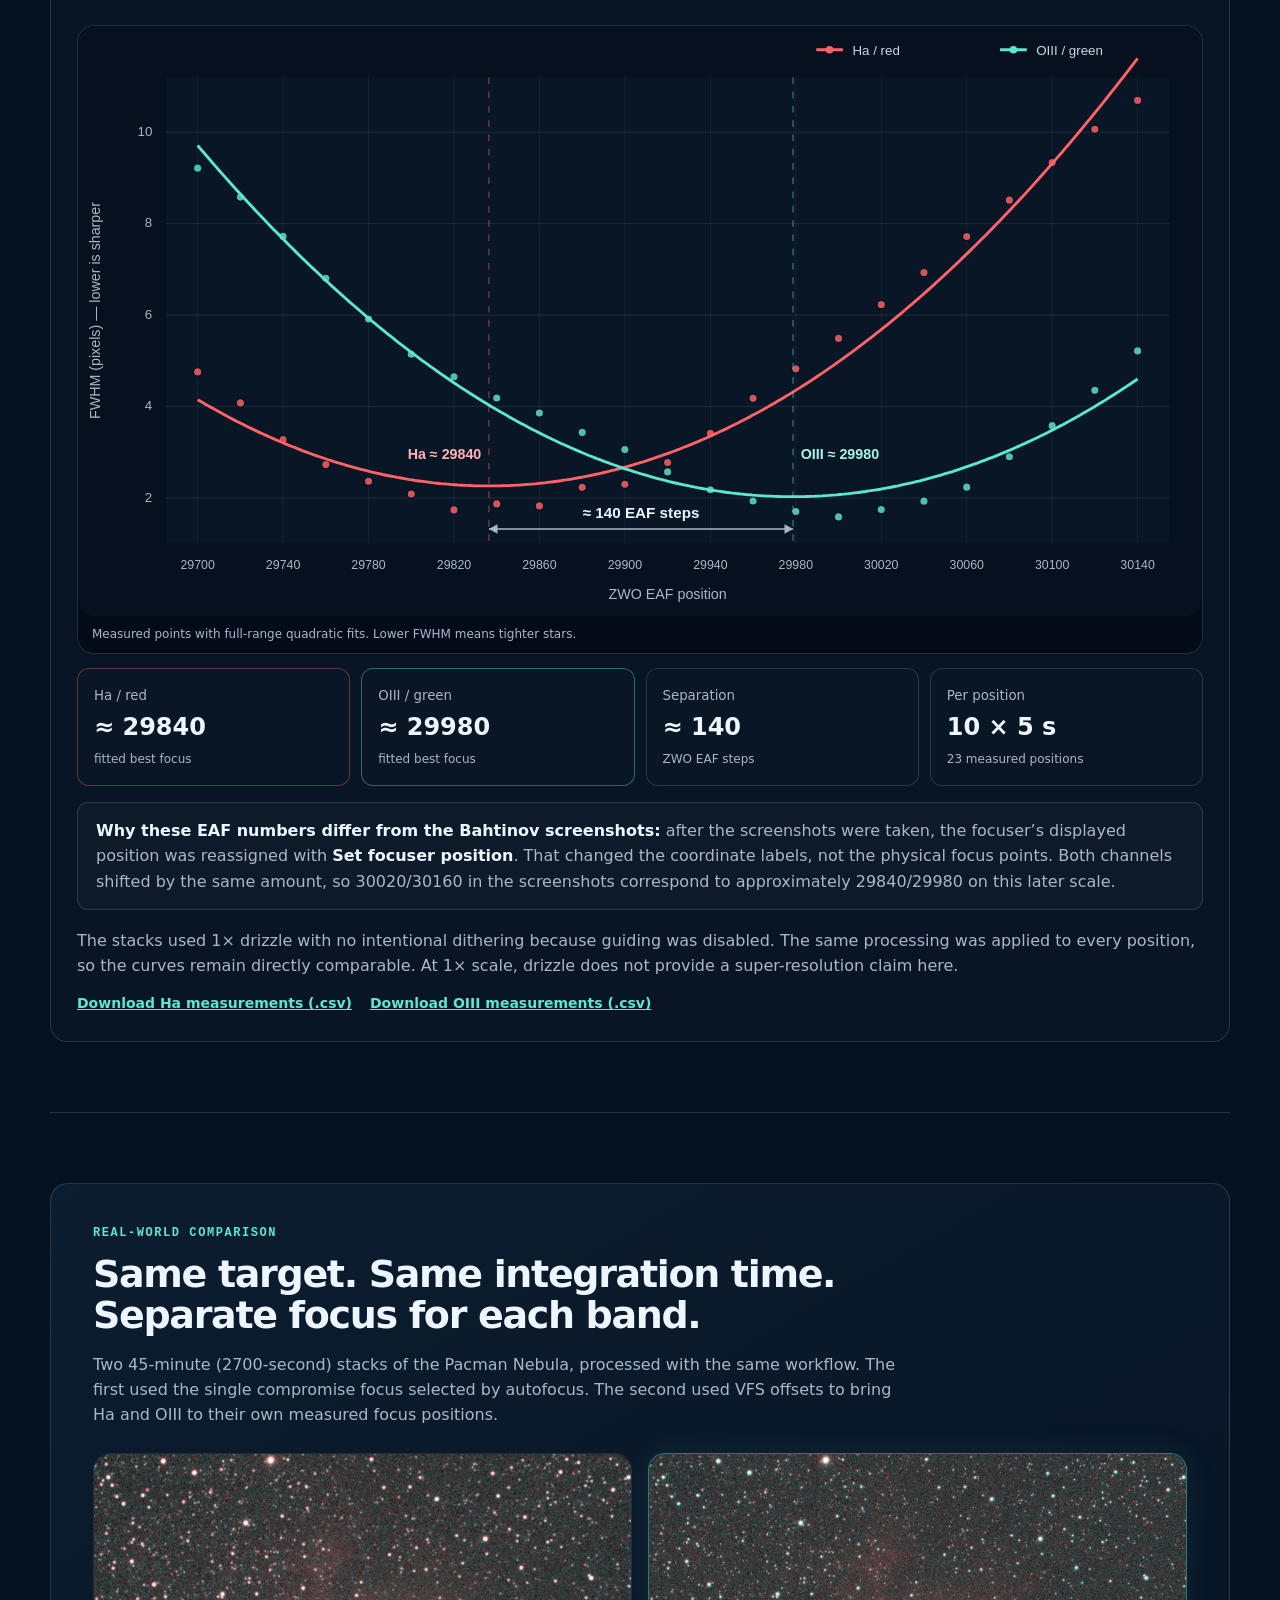
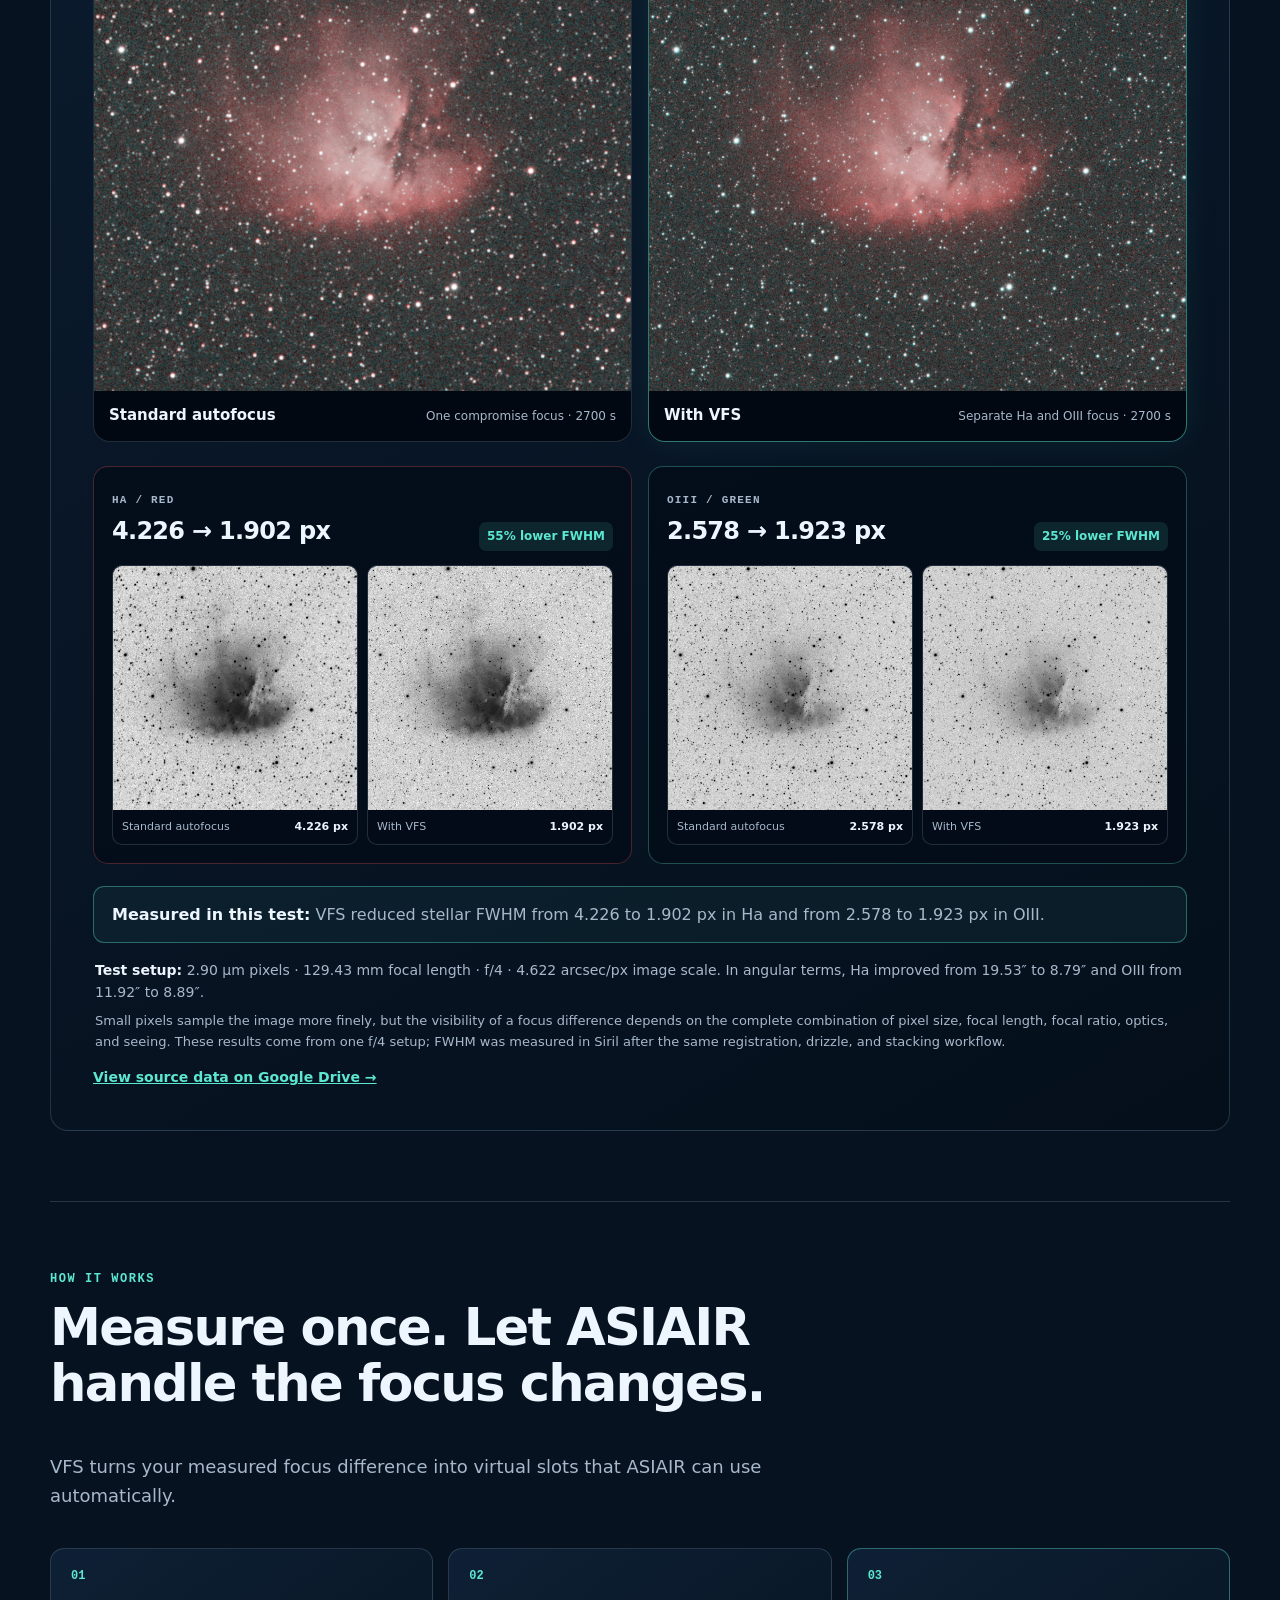
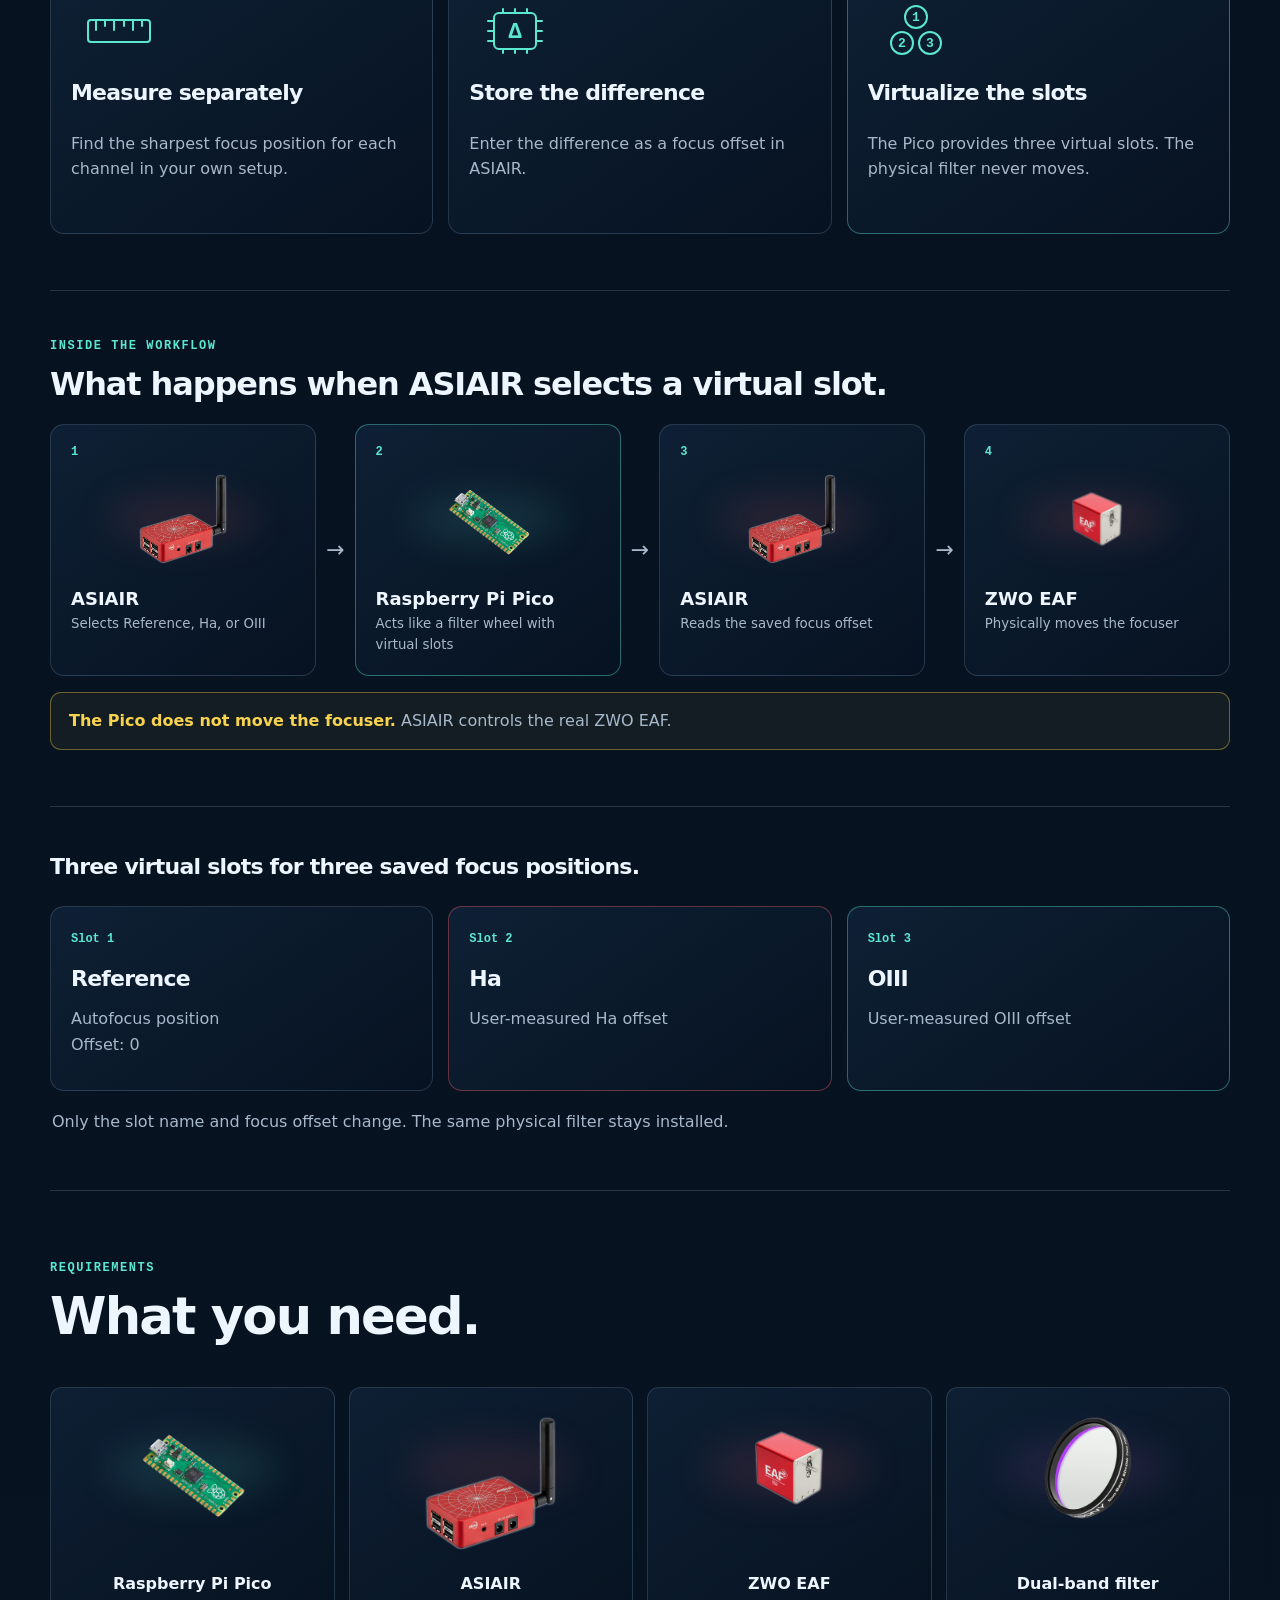
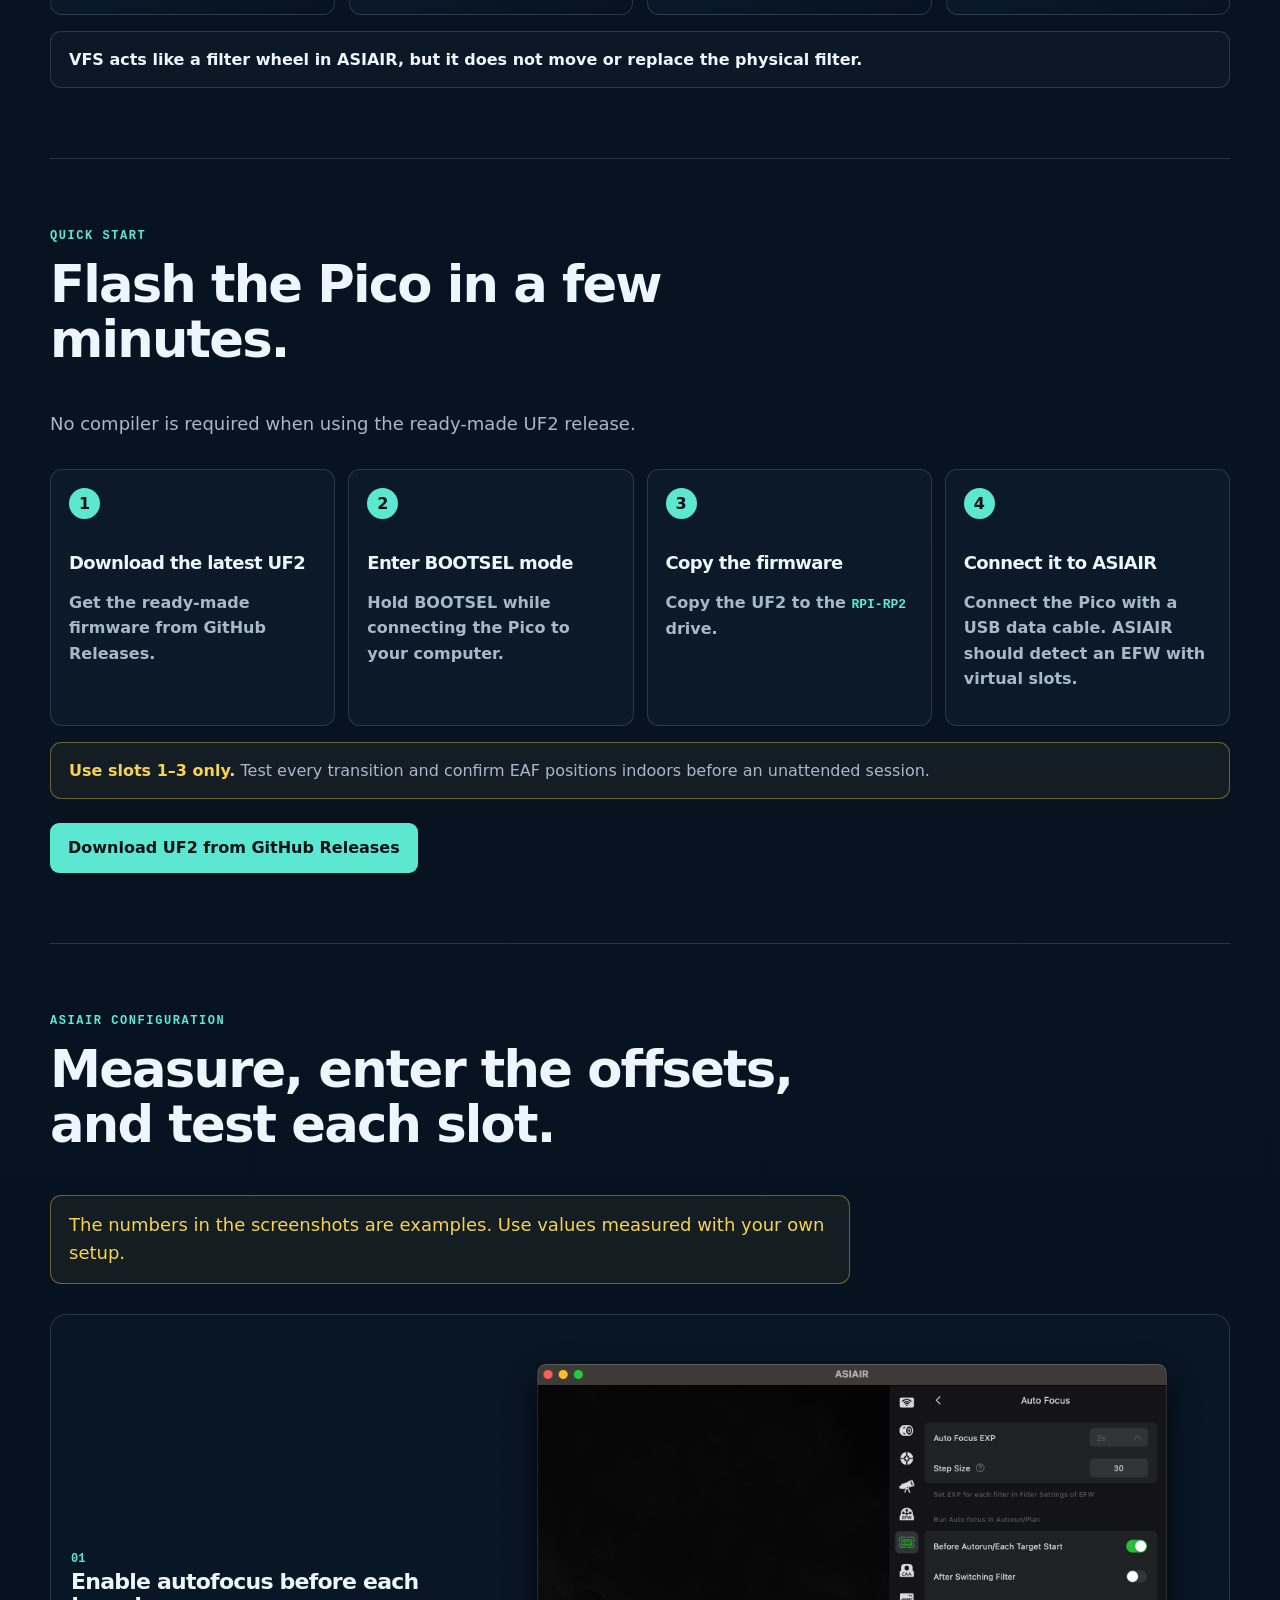
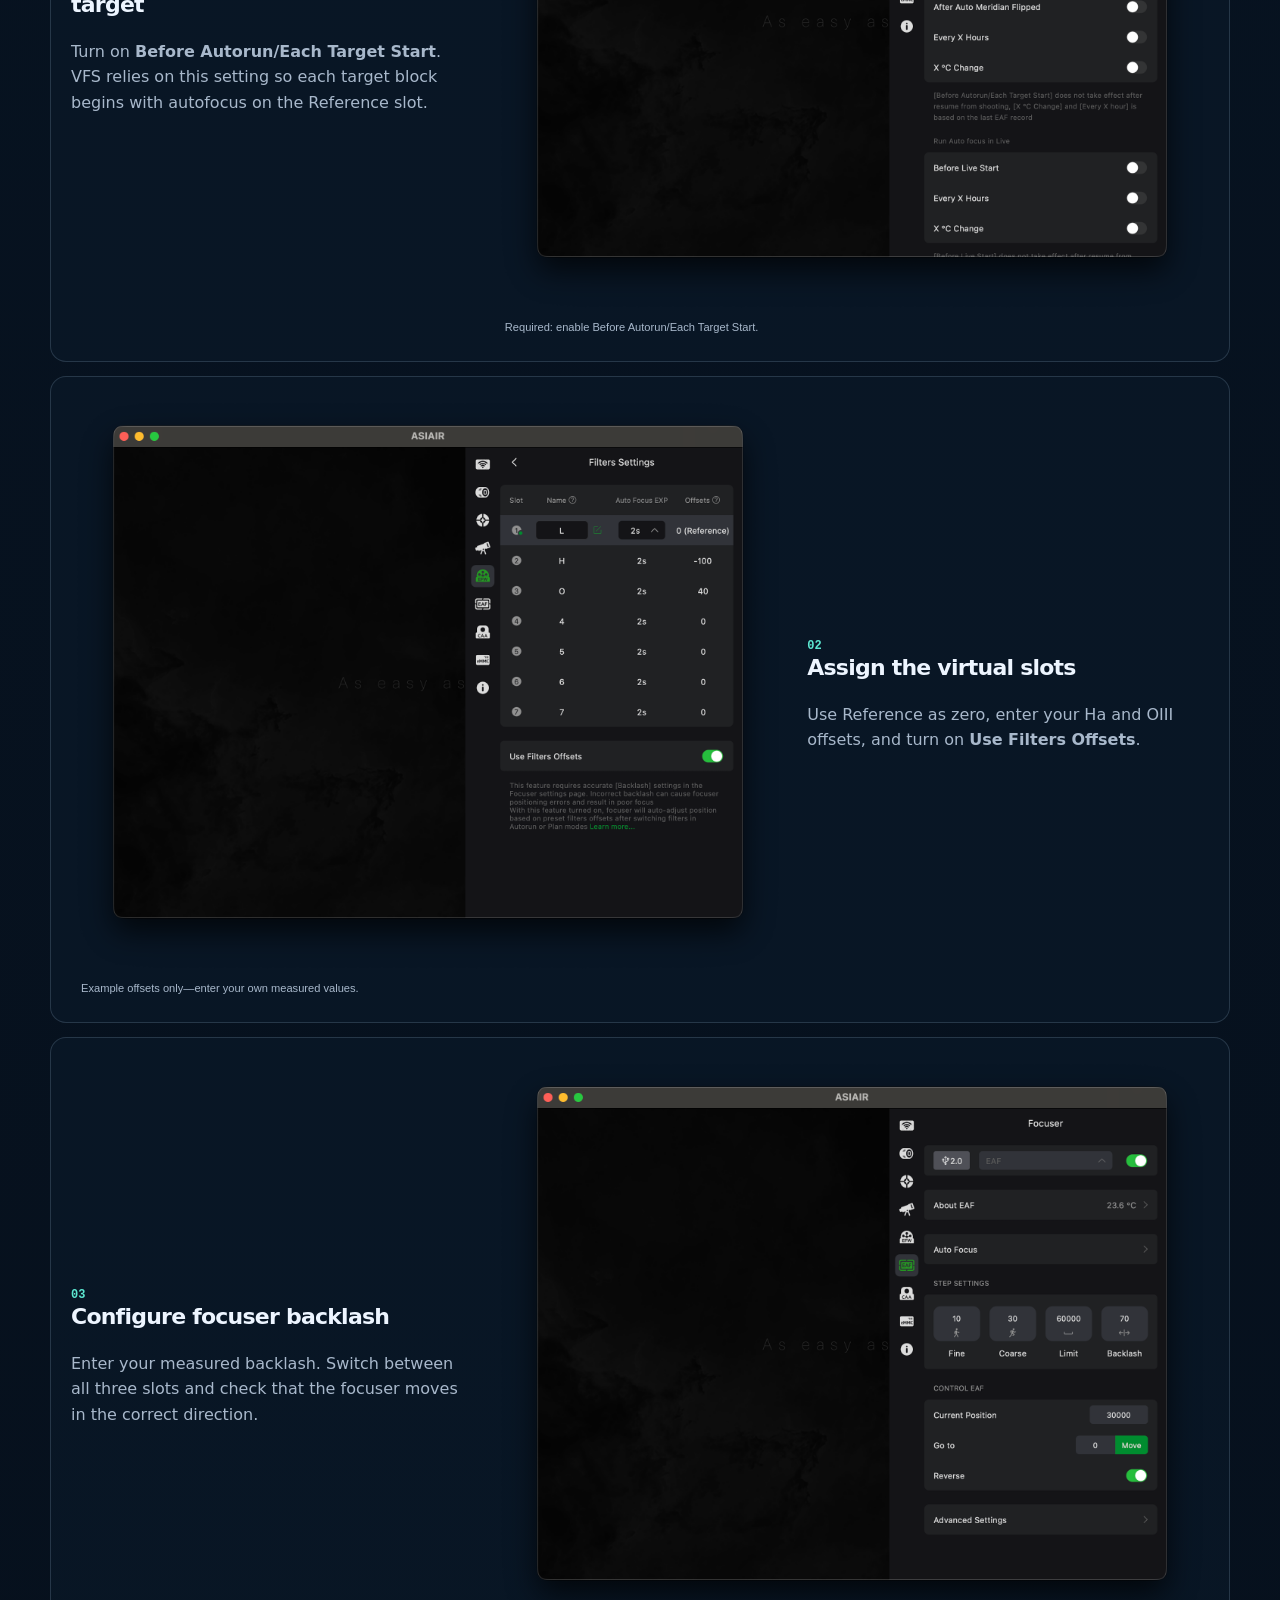
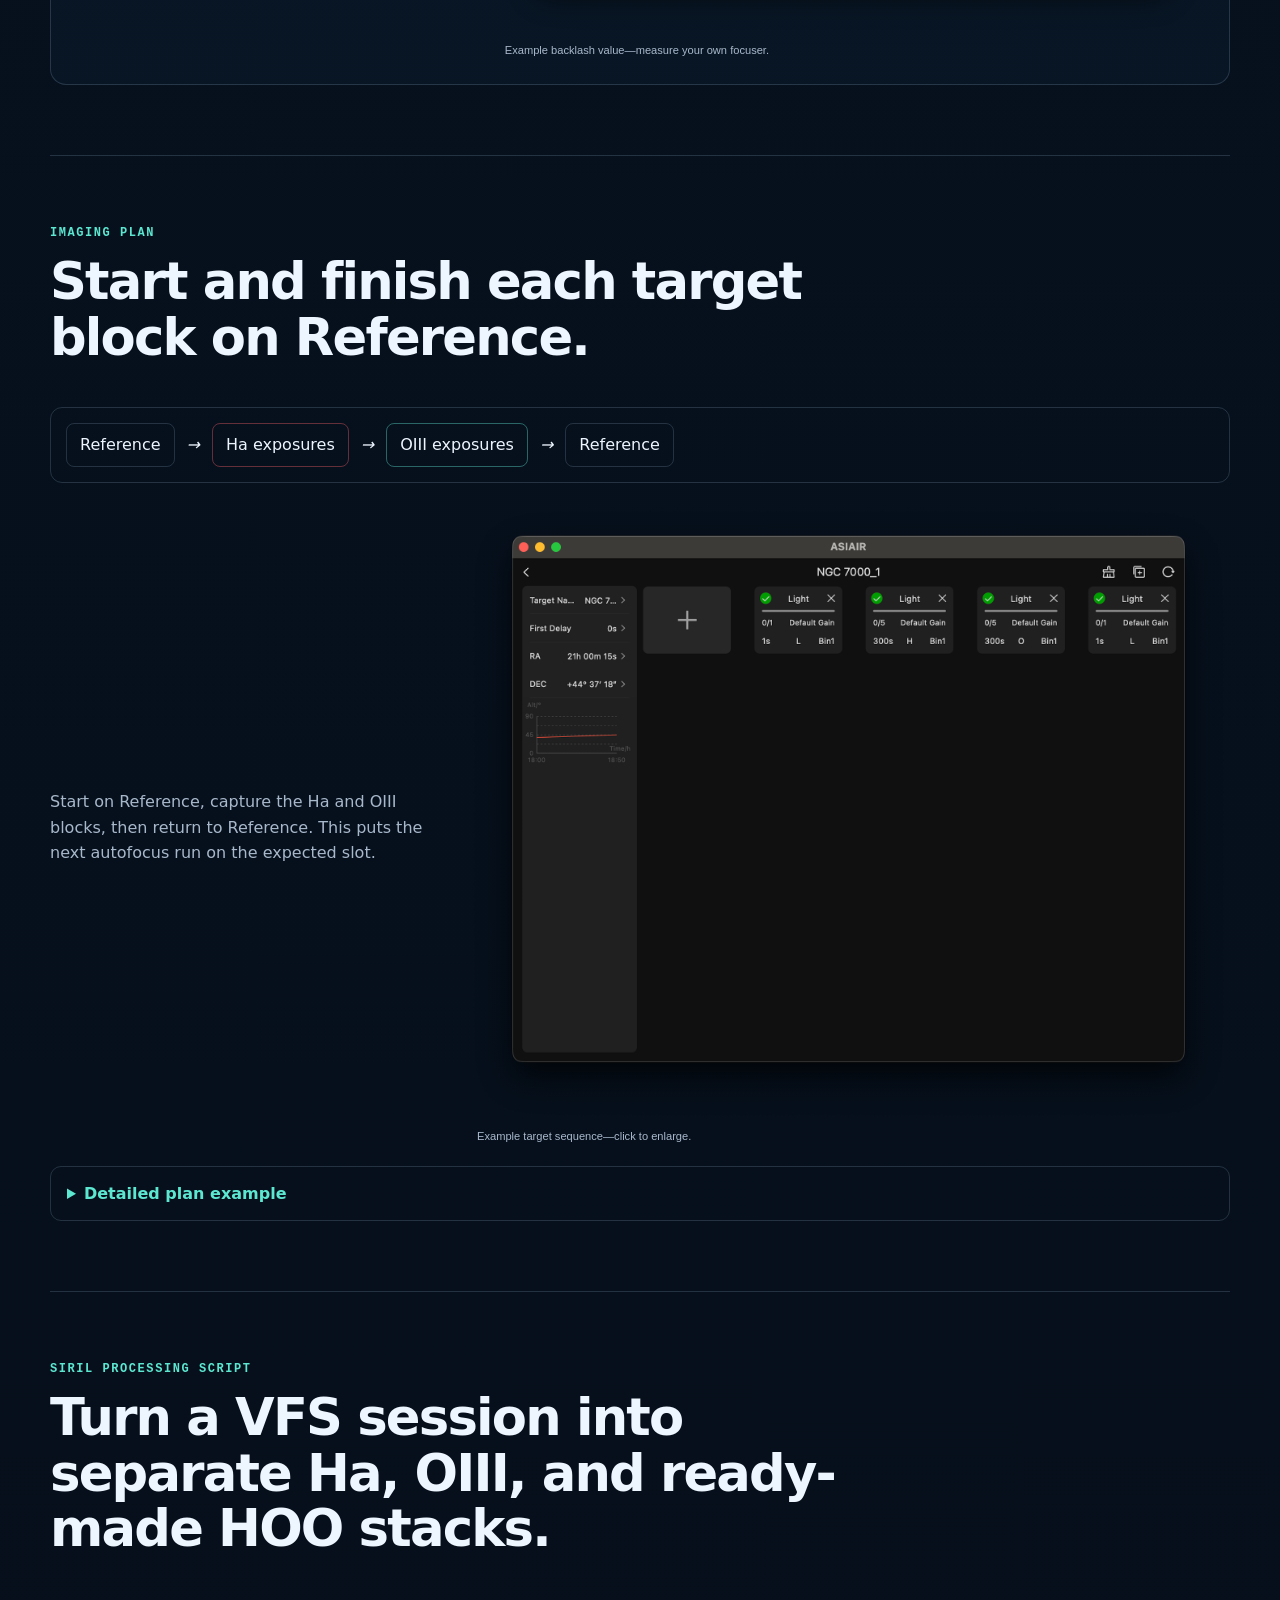
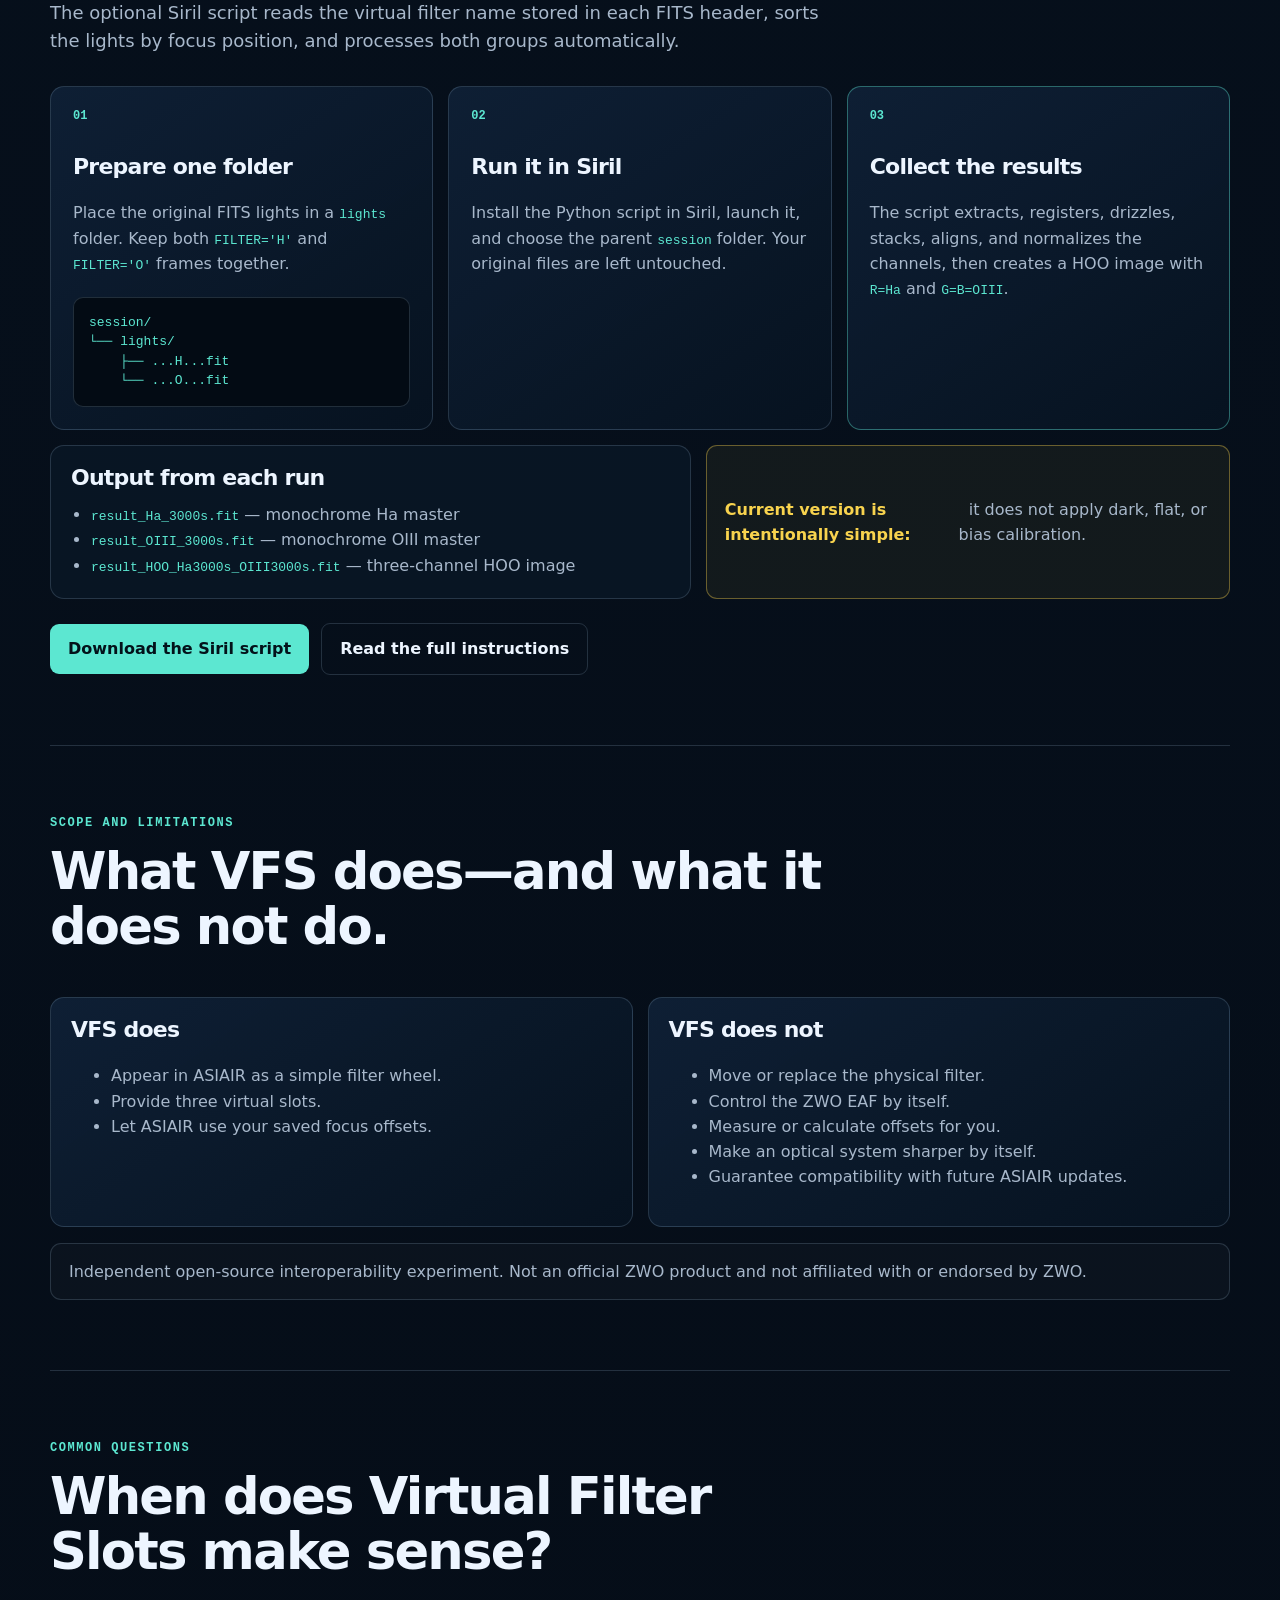
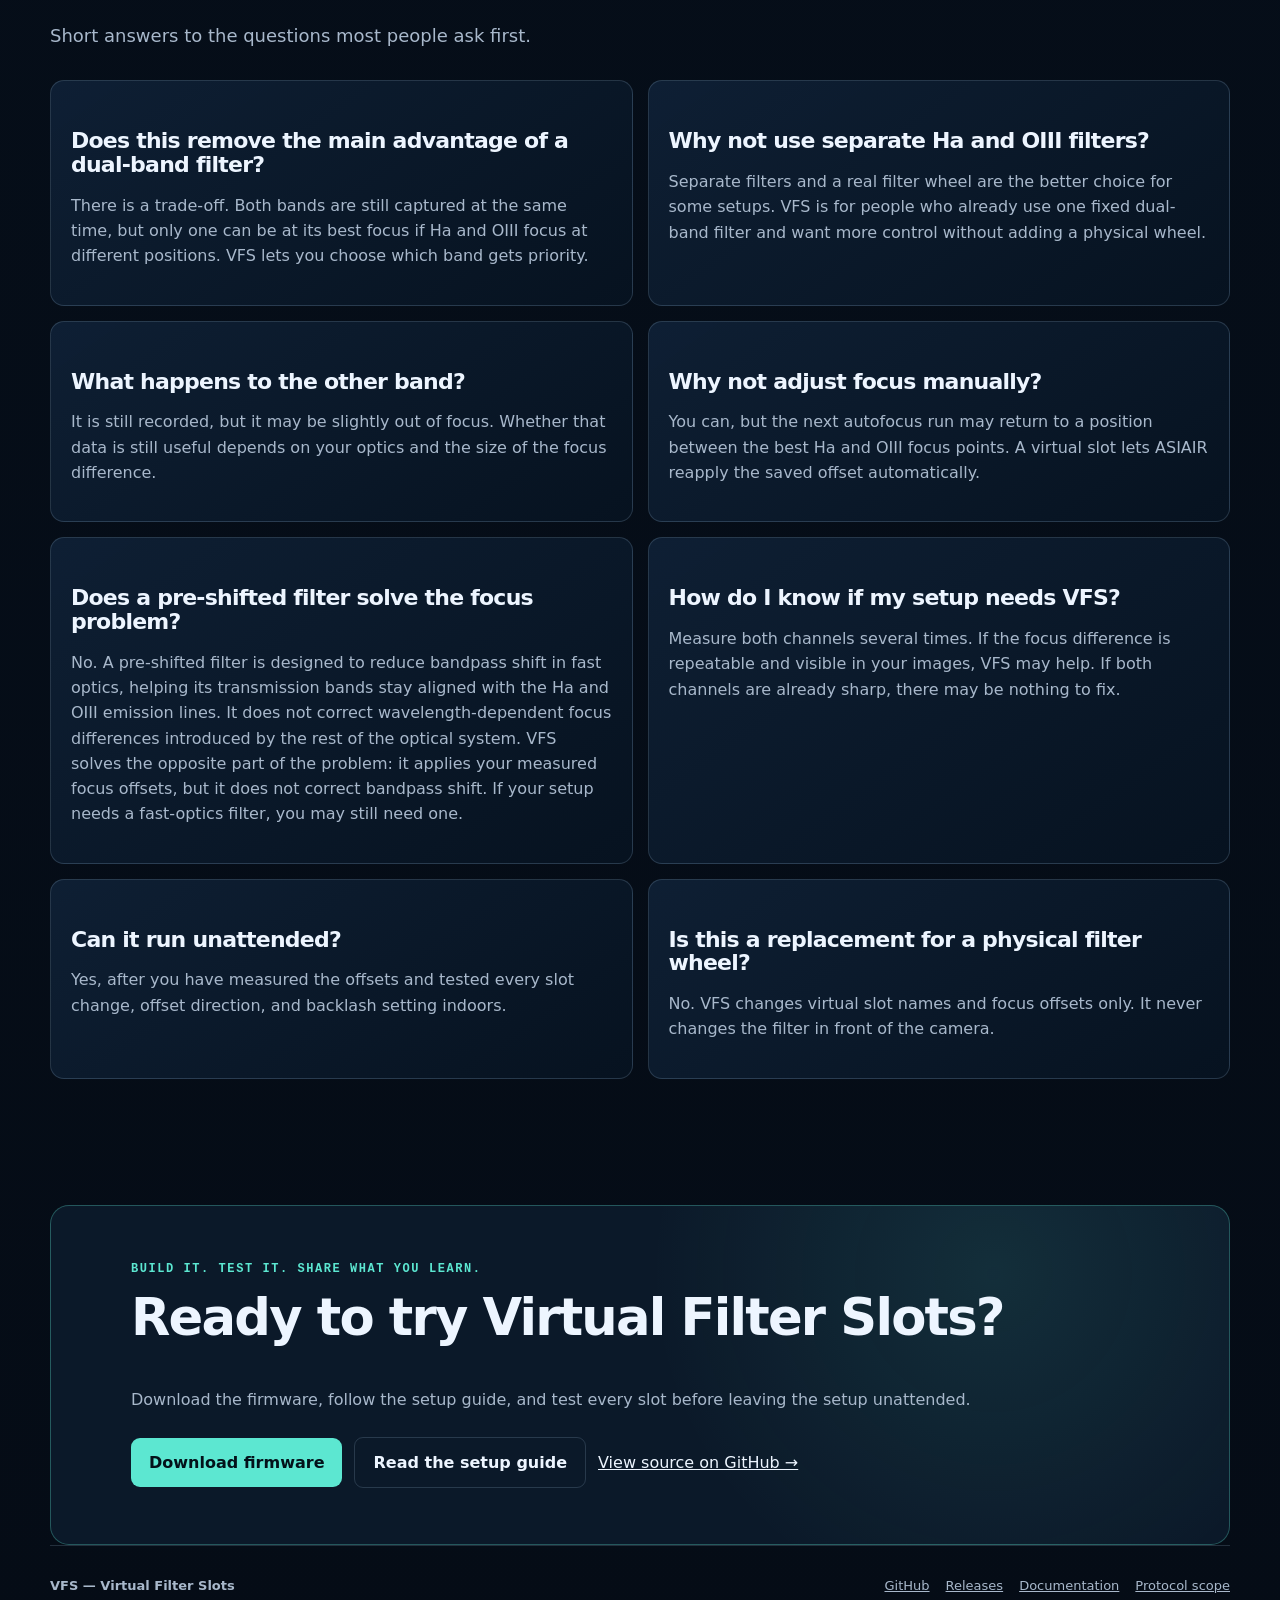
==== commit 517c91fd: "Link published source data" ====
--- a/docs/index.html
+++ b/docs/index.html
@@ -185,6 +185,7 @@
 <aside class="result-summary"><strong>Measured in this test:</strong> VFS reduced stellar FWHM from 4.226 to 1.902 px in Ha and from 2.578 to 1.923 px in OIII.</aside>
 <p class="result-setup"><strong>Test setup:</strong> 2.90 µm pixels · 129.43 mm focal length · f/4 · 4.622 arcsec/px image scale. In angular terms, Ha improved from 19.53″ to 8.79″ and OIII from 11.92″ to 8.89″.</p>
 <p class="result-caveat">Small pixels sample the image more finely, but the visibility of a focus difference depends on the complete combination of pixel size, focal length, focal ratio, optics, and seeing. These results come from one f/4 setup; FWHM was measured in Siril after the same registration, drizzle, and stacking workflow.</p>
+<div class="data-links"><a href="https://drive.google.com/drive/folders/1NW-JIPthu23P7gRHYbx6JeRm-J6Psysa?usp=sharing" target="_blank" rel="noopener noreferrer">View source data on Google Drive →</a></div>
 </div>
 </section>
 <section class="section shell" id="how">
